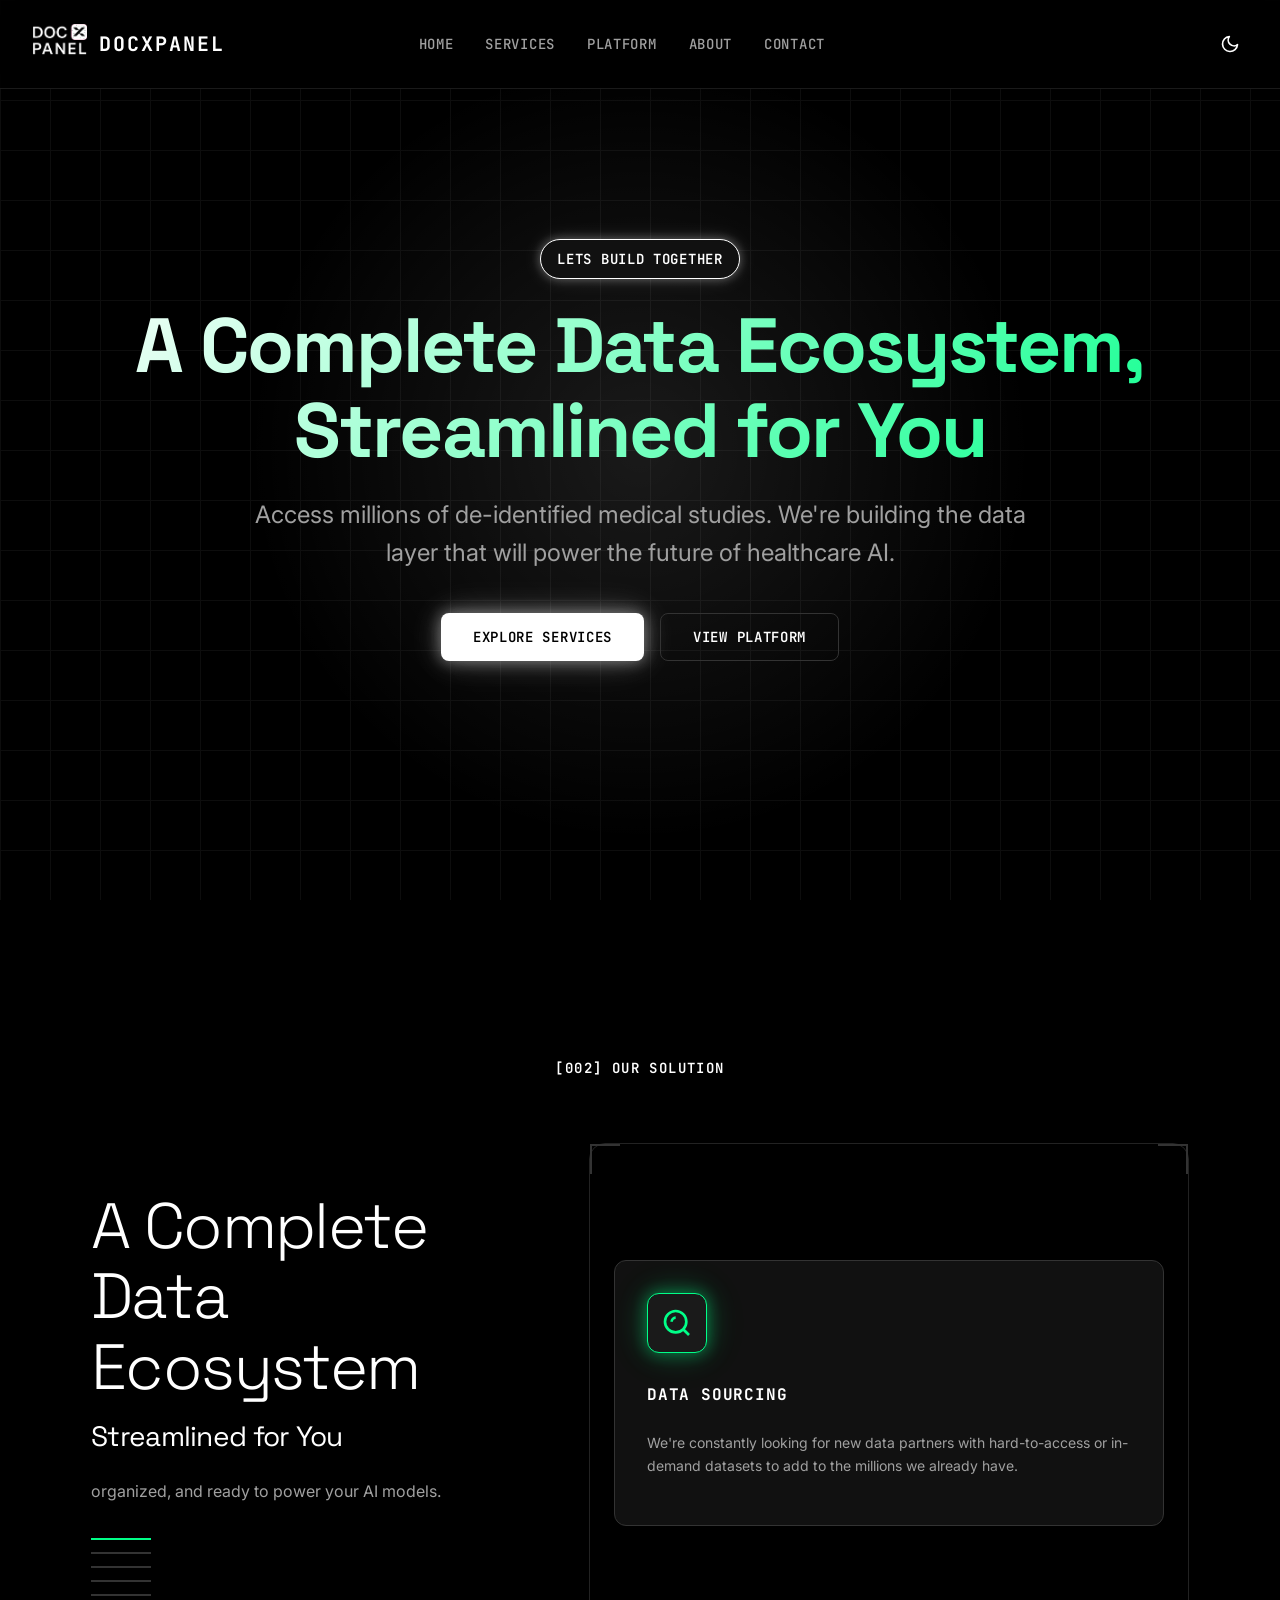
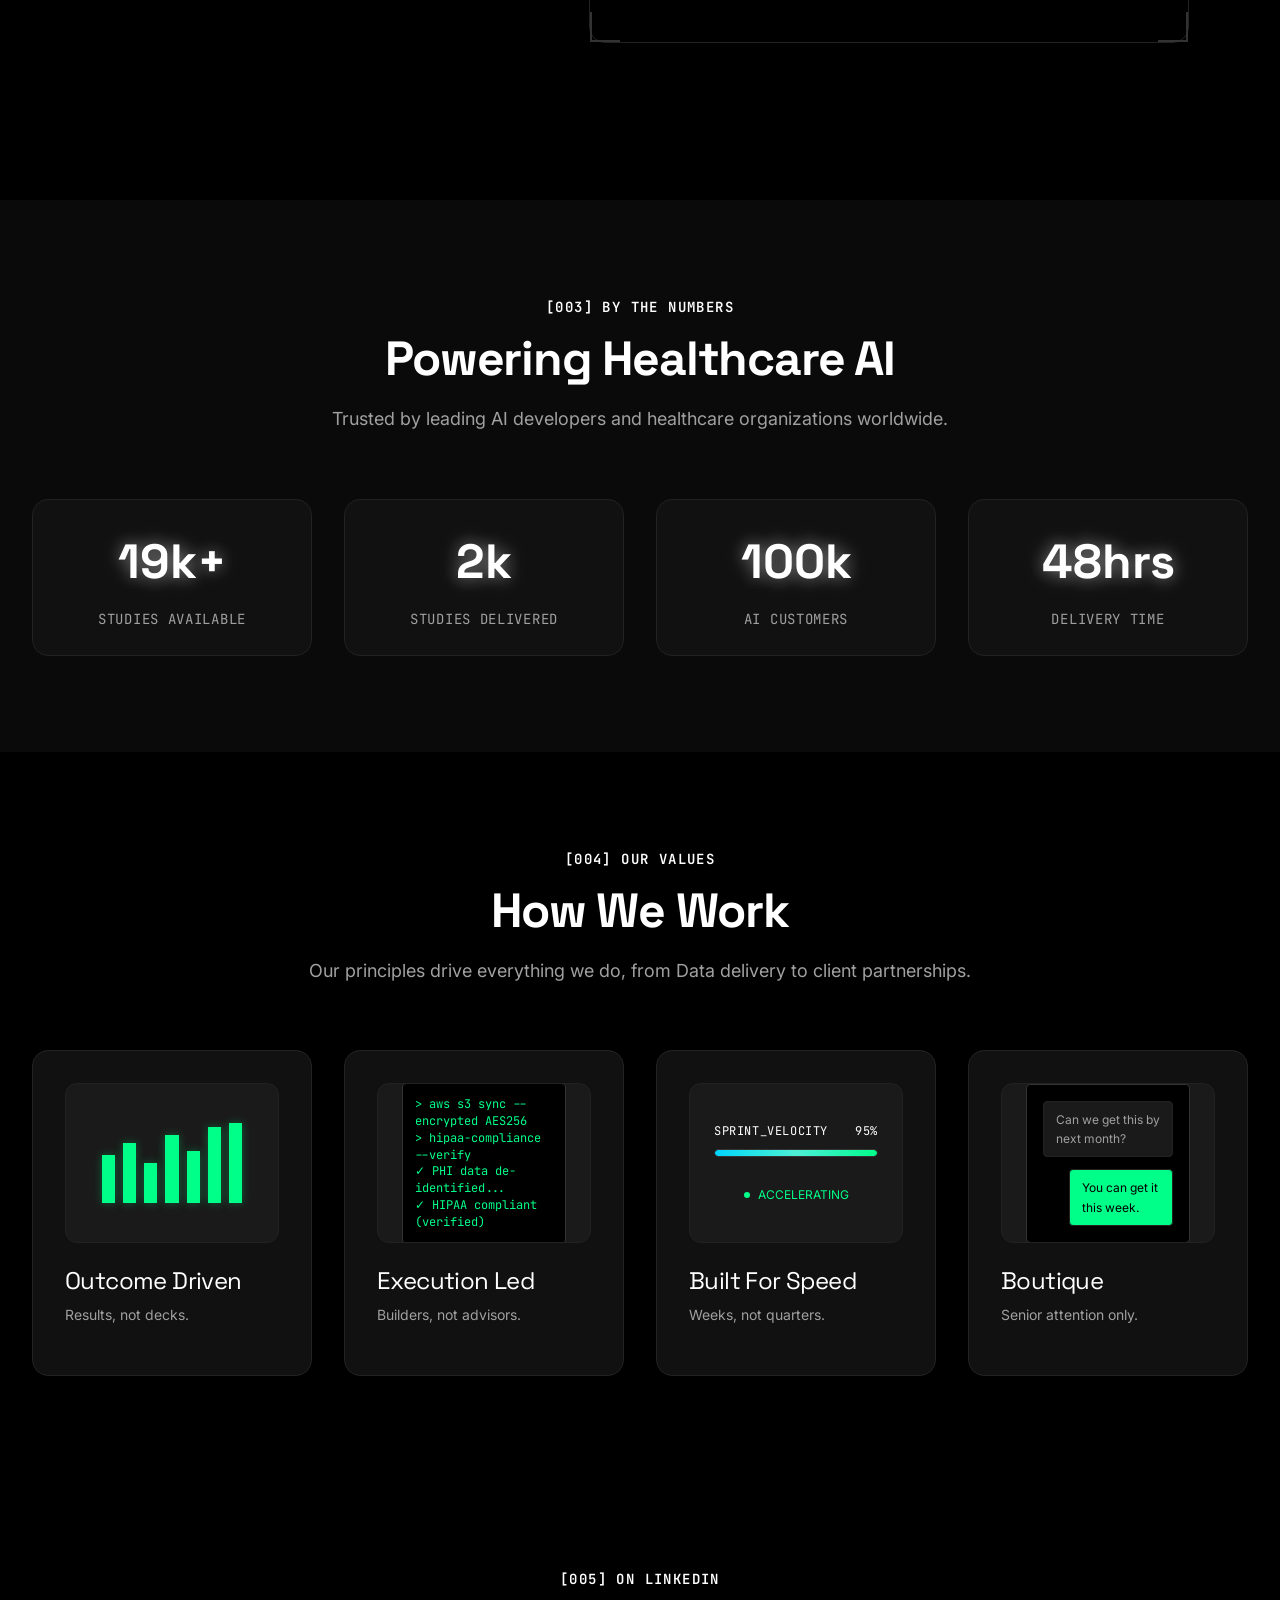
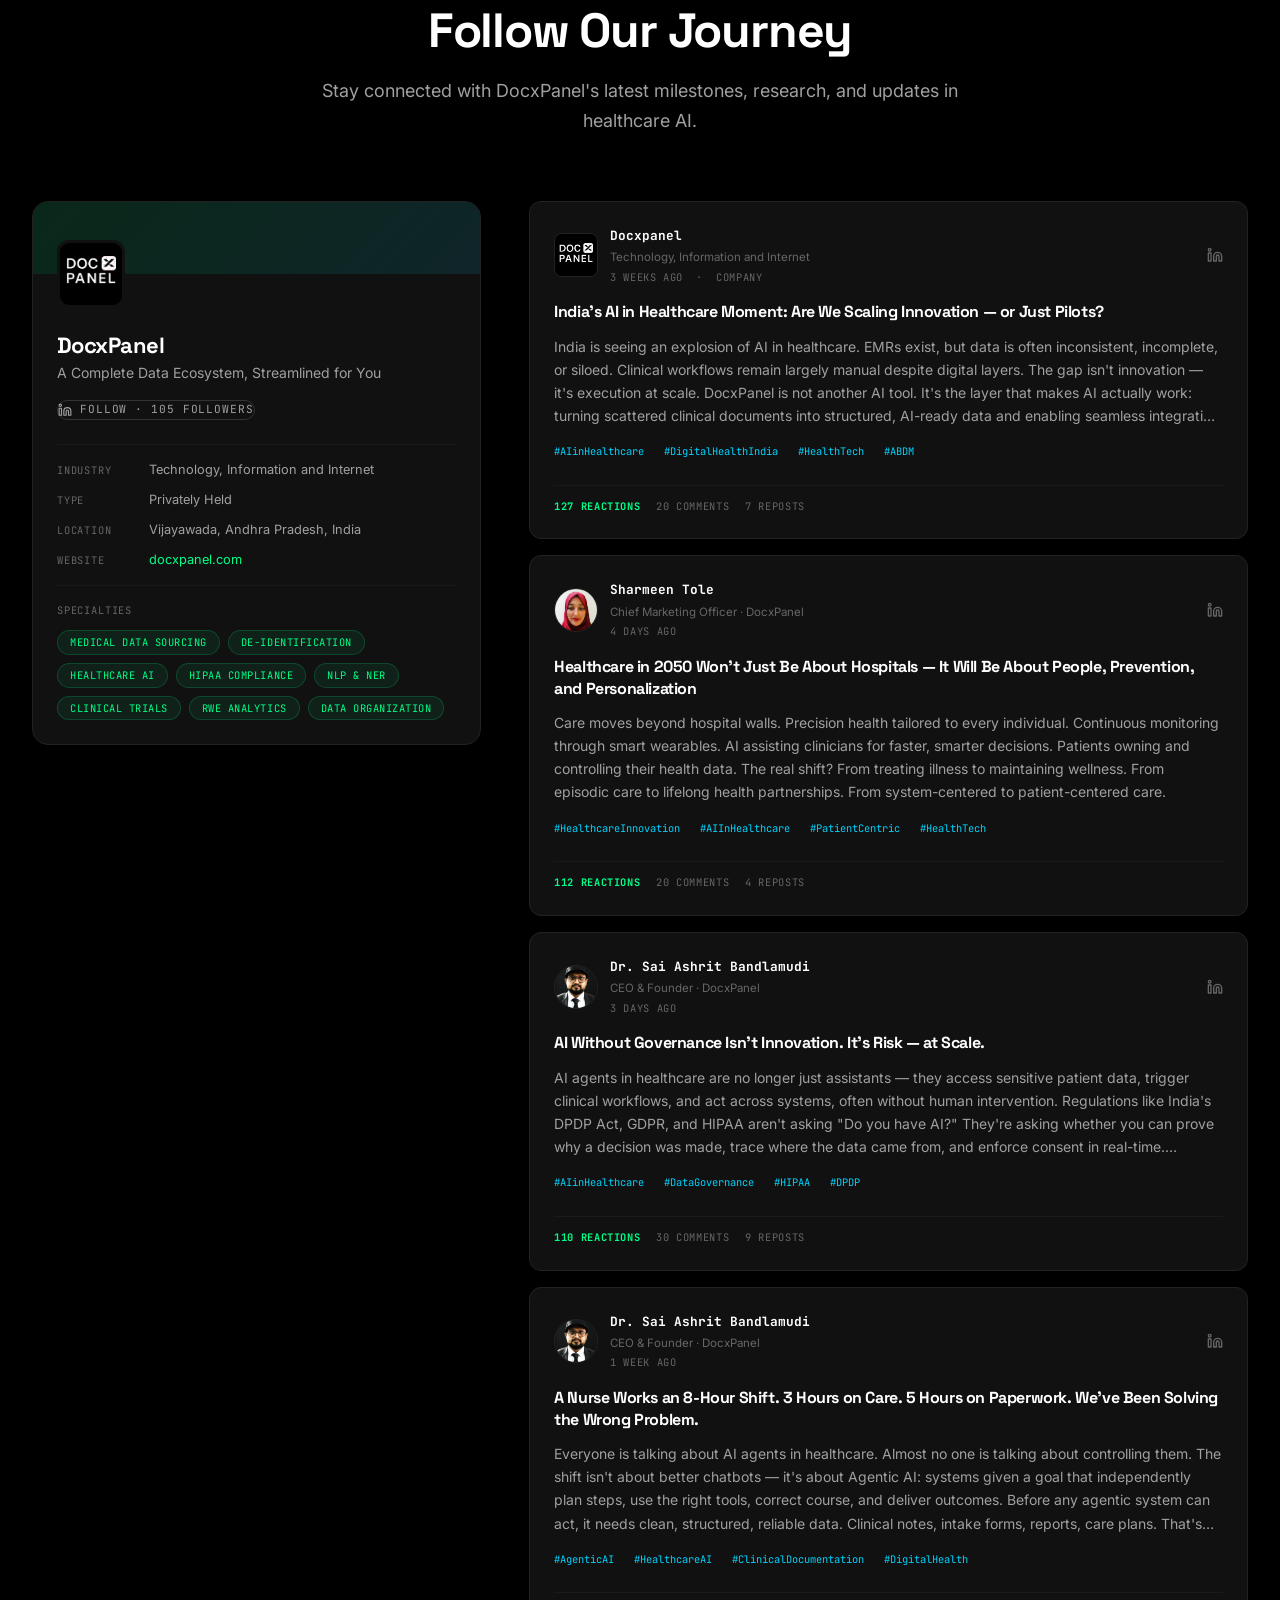
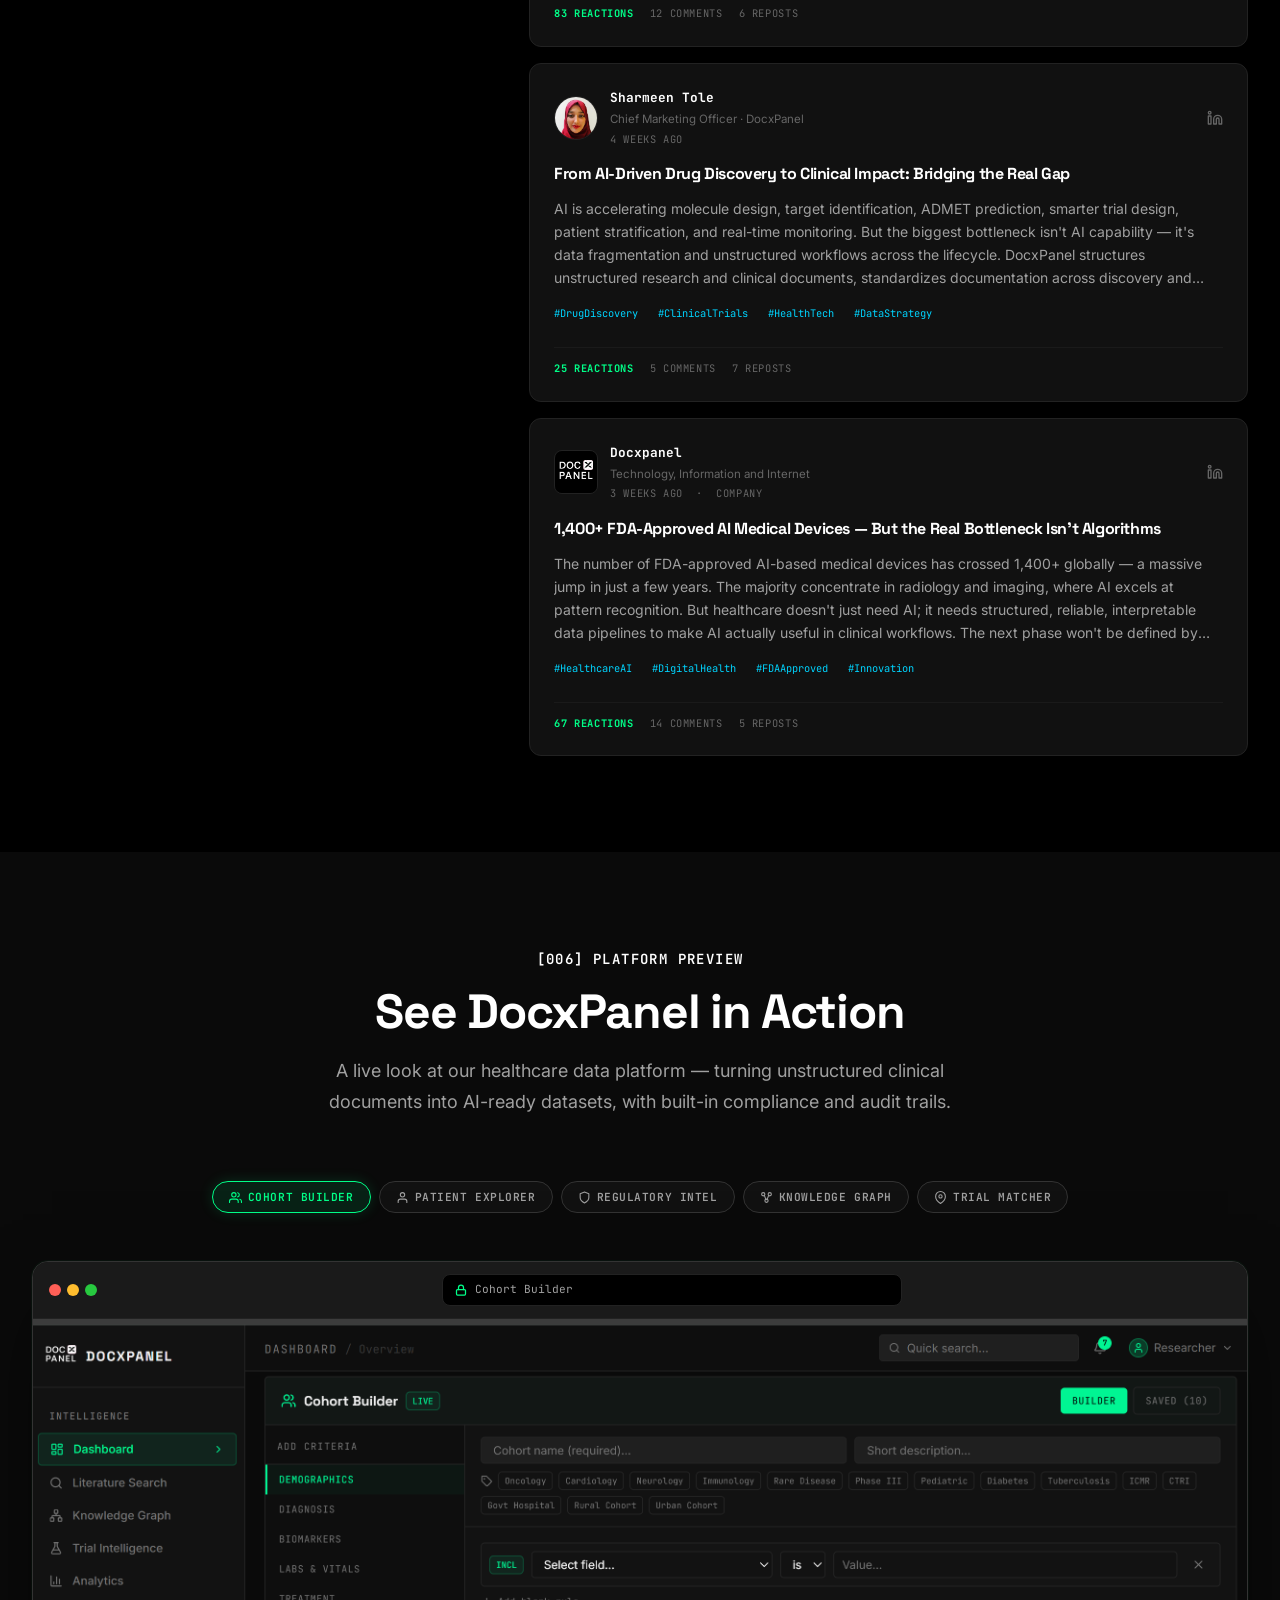
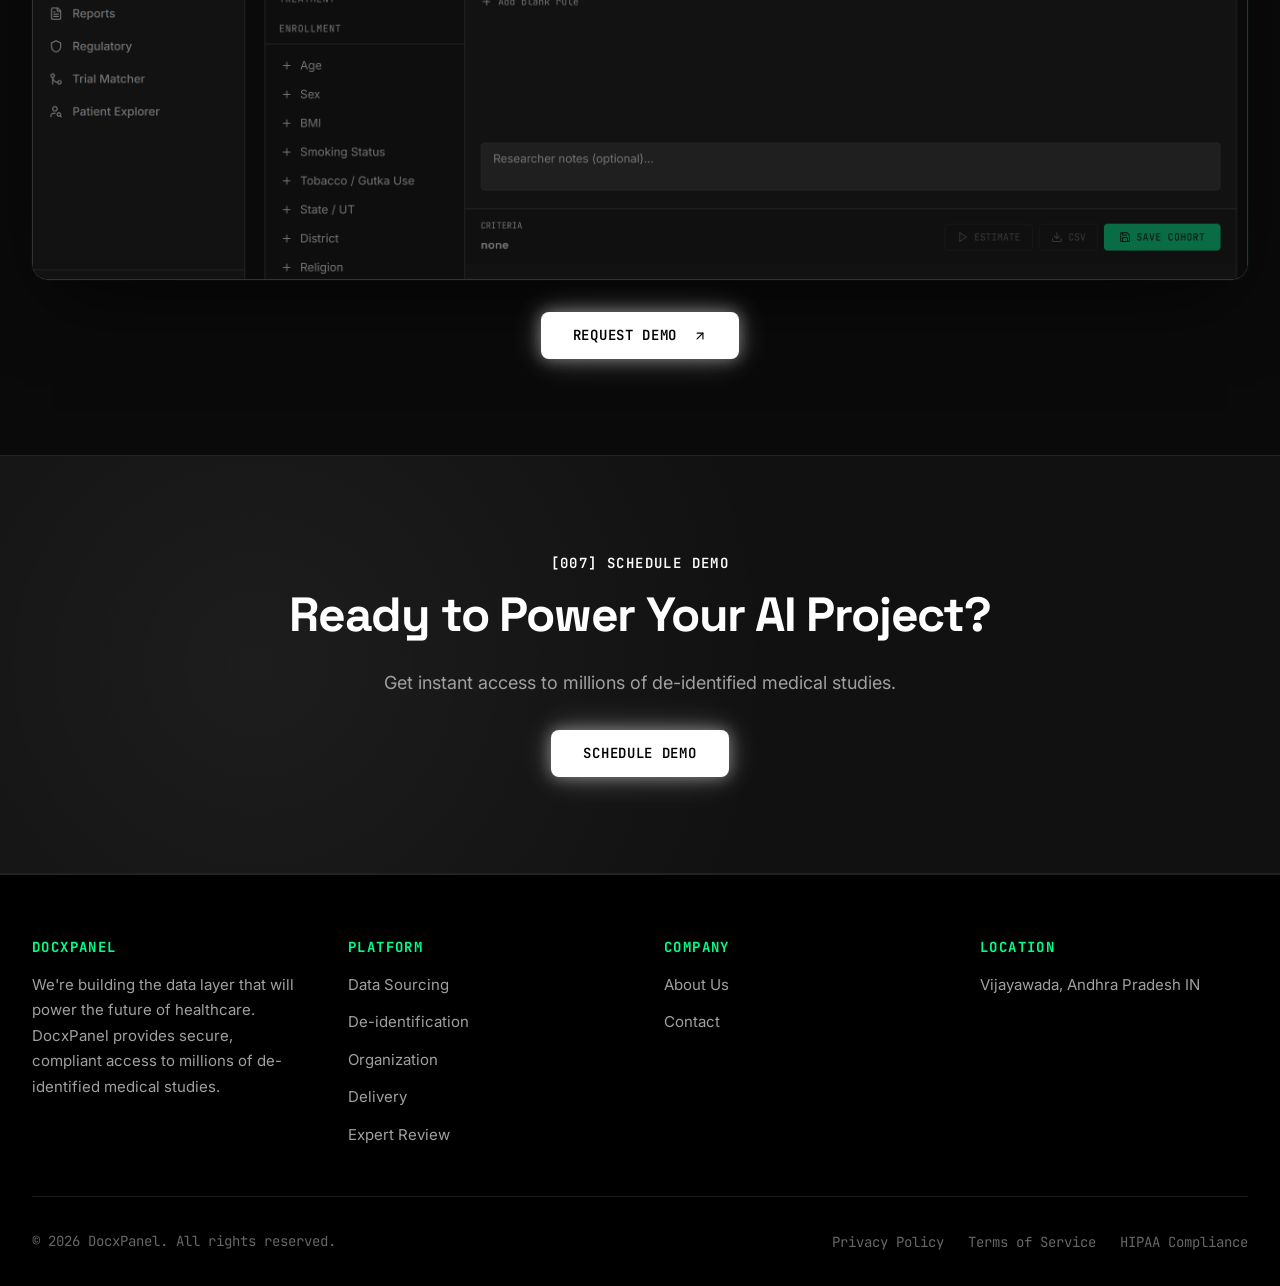
==== index.html @ ba3ba2b9 "Fix broken About navigation links (absolute → relative paths) href="/about" and href="/" resolve out" ====
<!DOCTYPE html>
<html lang="en">

<head>
    <meta charset="UTF-8">
    <meta name="viewport" content="width=device-width, initial-scale=1.0">
    <title>DocxPanel - A Complete Data Ecosystem, Streamlined for You</title>
    <link rel="icon" type="image/svg+xml" href="favicon.svg">

    <!-- Fonts -->
    <link rel="preconnect" href="https://fonts.googleapis.com">
    <link rel="preconnect" href="https://fonts.gstatic.com" crossorigin>
    <link
        href="https://fonts.googleapis.com/css2?family=JetBrains+Mono:wght@300;400;500;600;700;800&family=Inter:wght@300;400;500;600;700;800&family=Space+Grotesk:wght@300;400;500;600;700&display=swap"
        rel="stylesheet">

    <!-- AOS Animation Library -->
    <link href="https://unpkg.com/aos@2.3.1/dist/aos.css" rel="stylesheet">

    <style>
        /* ===== CSS CUSTOM PROPERTIES (Design System) ===== */
        :root {
            /* Colors - Brand */
            --color-brand-primary: #FFFFFF;
            --color-brand-secondary: #00FF88;
            --color-brand-tertiary: #00D4FF;

            /* Colors - Surface */
            --color-surface-base: #000000;
            --color-surface-subtle: #0A0A0A;
            --color-surface-card: #111111;
            --color-surface-elevated: #1A1A1A;
            --color-surface-overlay: rgba(0, 0, 0, 0.85);

            /* Colors - Text */
            --color-text-primary: #FFFFFF;
            --color-text-secondary: #A0A0A0;
            --color-text-tertiary: #666666;
            --color-text-accent: #FFFFFF;
            --color-text-link: #00FF88;

            /* Colors - Border */
            --color-border-default: #222222;
            --color-border-subtle: #1A1A1A;
            --color-border-emphasis: #333333;
            --color-border-accent: #FFFFFF;

            /* Colors - Status */
            --color-status-success: #00FF88;
            --color-status-error: #FF4444;
            --color-status-warning: #FFAA00;
            --color-status-info: #FFFFFF;

            /* Typography */
            --font-primary: 'JetBrains Mono', 'Fira Code', monospace;
            --font-secondary: 'Inter', -apple-system, BlinkMacSystemFont, sans-serif;
            --font-display: 'Space Grotesk', 'Inter', sans-serif;

            /* Spacing (8pt grid) */
            --spacing-1: 0.25rem;
            --spacing-2: 0.5rem;
            --spacing-3: 0.75rem;
            --spacing-4: 1rem;
            --spacing-6: 1.5rem;
            --spacing-8: 2rem;
            --spacing-10: 2.5rem;
            --spacing-12: 3rem;
            --spacing-16: 4rem;
            --spacing-20: 5rem;
            --spacing-24: 6rem;

            /* Border Radius */
            --radius-sm: 0.25rem;
            --radius-base: 0.5rem;
            --radius-md: 0.75rem;
            --radius-lg: 1rem;
            --radius-xl: 1.5rem;
            --radius-full: 9999px;

            /* Shadows */
            --shadow-glow-sm: 0 0 10px rgba(255, 255, 255, 0.3), 0 0 20px rgba(255, 255, 255, 0.15);
            --shadow-glow-md: 0 0 15px rgba(255, 255, 255, 0.4), 0 0 30px rgba(255, 255, 255, 0.2), 0 0 45px rgba(255, 255, 255, 0.1);
            --shadow-glow-cyan: 0 0 15px rgba(0, 255, 136, 0.4), 0 0 30px rgba(0, 255, 136, 0.2), 0 0 45px rgba(0, 255, 136, 0.1);
            --shadow-base: 0 4px 6px -1px rgba(0, 0, 0, 0.7), 0 2px 4px -2px rgba(0, 0, 0, 0.7);
            --shadow-md: 0 10px 15px -3px rgba(0, 0, 0, 0.7), 0 4px 6px -4px rgba(0, 0, 0, 0.7);

            /* Animation */
            --duration-fast: 150ms;
            --duration-base: 200ms;
            --duration-moderate: 300ms;
            --duration-slow: 500ms;
            --easing-smooth: cubic-bezier(0.4, 0, 0.2, 1);
        }

        /* Light Theme Overrides */
        [data-theme="light"] {
            --color-brand-primary: #000000;
            --color-brand-secondary: #00A85A;
            --color-surface-base: #F9F9F9;
            --color-surface-subtle: #F5F5F5;
            --color-surface-card: #F9F9F9;
            --color-surface-elevated: #F0F0F0;
            --color-surface-overlay: rgba(255, 255, 255, 0.85);

            --color-text-primary: #111111;
            --color-text-secondary: #555555;
            --color-text-tertiary: #888888;
            --color-text-accent: #000000;
            --color-text-link: #00A85A;

            --color-status-success: #00A85A;

            --color-border-default: #E0E0E0;
            --color-border-subtle: #EEEEEE;
            --color-border-emphasis: #CCCCCC;

            --shadow-glow-sm: 0 0 10px rgba(0, 0, 0, 0.1);
            --shadow-glow-md: 0 0 20px rgba(0, 0, 0, 0.1);
            --shadow-glow-cyan: 0 0 15px rgba(0, 255, 136, 0.2);
            --shadow-base: 0 4px 6px -1px rgba(0, 0, 0, 0.1);
            --shadow-md: 0 10px 15px -3px rgba(0, 0, 0, 0.1);
        }

        /* Light mode logo inversion */
        [data-theme="light"] .navbar-logo img {
            filter: invert(1);
        }

        /* ===== RESET & BASE STYLES ===== */
        * {
            margin: 0;
            padding: 0;
            box-sizing: border-box;
            -webkit-tap-highlight-color: transparent;
        }

        html {
            scroll-behavior: smooth;
            font-size: 16px;
            background-color: var(--color-surface-base);
        }

        body {
            font-family: var(--font-secondary);
            color: var(--color-text-primary);
            line-height: 1.6;
            overflow-x: hidden;
            position: relative;
            min-height: 100vh;
        }

        /* Animated Grid Background */
        body::before {
            content: '';
            position: fixed;
            top: 0;
            left: 0;
            width: 100%;
            height: 100%;
            pointer-events: none;
            background-image:
                linear-gradient(var(--color-border-subtle) 1.5px, transparent 1.5px),
                linear-gradient(90deg, var(--color-border-subtle) 1.5px, transparent 1.5px);
            background-size: 50px 50px;
            opacity: 0.5;
            /* Increased visibility */
            z-index: -1;
            will-change: transform;
            animation: gridMove 20s linear infinite;
        }

        @keyframes gridMove {
            0% {
                transform: translate(0, 0);
            }

            100% {
                transform: translate(50px, 50px);
            }
        }

        /* Dark Theme Explicit Override (Helps Safari) */
        [data-theme="dark"] {
            --color-surface-base: #000000;
            --color-border-subtle: #222222;
            /* Slightly brighter for better grid visibility */
            --color-text-primary: #FFFFFF;
        }

        /* Fix for Safari background gradient update on theme change */
        [data-theme="light"] body::before,
        [data-theme="dark"] body::before {
            background-image:
                linear-gradient(var(--color-border-subtle) 1px, transparent 1px),
                linear-gradient(90deg, var(--color-border-subtle) 1px, transparent 1px);
        }

        /* Force background repaint on theme change */
        [data-theme="light"] html,
        [data-theme="dark"] html {
            background-color: var(--color-surface-base);
        }

        /* ===== TYPOGRAPHY ===== */
        h1,
        h2,
        h3,
        h4,
        h5,
        h6 {
            font-family: var(--font-display);
            font-weight: 700;
            line-height: 1.2;
            letter-spacing: -0.025em;
        }

        h1 {
            font-size: clamp(2.5rem, 5vw, 4rem);
            margin-bottom: var(--spacing-6);
        }

        h2 {
            font-size: clamp(2rem, 4vw, 3rem);
            margin-bottom: var(--spacing-6);
        }

        h3 {
            font-size: clamp(1.5rem, 3vw, 2rem);
            margin-bottom: var(--spacing-4);
        }

        p {
            margin-bottom: var(--spacing-4);
            color: var(--color-text-secondary);
            line-height: 1.7;
        }

        a {
            color: var(--color-text-link);
            text-decoration: none;
            transition: color var(--duration-base) var(--easing-smooth);
        }

        @media (hover: hover) {
            a:hover {
                color: var(--color-brand-secondary);
            }
        }

        /* Monospace text styling */
        .mono {
            font-family: var(--font-primary);
            font-size: 0.875rem;
            letter-spacing: 0.05em;
            text-transform: uppercase;
        }

        /* Accent text with glow */
        .text-accent {
            color: var(--color-brand-primary);
            text-shadow: var(--shadow-glow-sm);
        }

        /* ===== NAVIGATION ===== */
        .navbar {
            position: fixed;
            top: 0;
            left: 0;
            right: 0;
            z-index: 1000;
            padding: var(--spacing-6) var(--spacing-8);
            background: var(--color-surface-overlay);
            backdrop-filter: blur(12px);
            border-bottom: 1px solid var(--color-border-subtle);
            transition: all var(--duration-moderate) var(--easing-smooth);
        }

        .navbar.scrolled {
            padding: var(--spacing-4) var(--spacing-8);
            background: var(--color-surface-base);
            border-bottom: 1px solid var(--color-border-accent);
            box-shadow: var(--shadow-glow-sm);
        }

        .navbar-container {
            max-width: 1536px;
            margin: 0 auto;
            display: flex;
            justify-content: space-between;
            align-items: center;
        }

        .navbar-logo {
            display: flex;
            align-items: center;
            gap: var(--spacing-3);
            font-family: var(--font-primary);
            font-size: 1.25rem;
            font-weight: 700;
            color: var(--color-text-primary);
            text-transform: uppercase;
            letter-spacing: 0.1em;
        }

        .navbar-logo img {
            height: 40px;
            width: auto;
            filter: drop-shadow(var(--shadow-glow-sm));
        }

        .navbar-menu {
            display: flex;
            gap: var(--spacing-8);
            list-style: none;
        }

        .navbar-menu a {
            font-family: var(--font-primary);
            font-size: 0.875rem;
            font-weight: 500;
            color: var(--color-text-secondary);
            text-transform: uppercase;
            letter-spacing: 0.05em;
            position: relative;
            padding: var(--spacing-2) 0;
            transition: color var(--duration-base) var(--easing-smooth);
        }

        .navbar-menu a::after {
            content: '';
            position: absolute;
            bottom: 0;
            left: 0;
            width: 0;
            height: 2px;
            background: var(--color-brand-secondary);
            box-shadow: var(--shadow-glow-cyan);
            transition: width var(--duration-moderate) var(--easing-smooth);
        }

        @media (hover: hover) {
            .navbar-menu a:hover {
                color: var(--color-brand-secondary);
            }

            .navbar-menu a:hover::after {
                width: 100%;
            }
        }

        .navbar-cta {
            display: flex;
            gap: var(--spacing-4);
        }

        /* Hide mobile CTA on larger screens */
        .mobile-cta {
            display: none;
        }

        /* Mobile Menu Toggle */
        .menu-toggle {
            display: none;
            flex-direction: column;
            gap: 4px;
            background: none;
            border: none;
            cursor: pointer;
            padding: var(--spacing-2);
            -webkit-tap-highlight-color: transparent;
        }

        .menu-toggle span {
            width: 24px;
            height: 2px;
            background: var(--color-brand-primary);
            transition: all var(--duration-base) var(--easing-smooth);
        }

        .navbar-actions {
            display: flex;
            align-items: center;
            gap: clamp(0.5rem, 2vw, 1.5rem);
        }

        /* ===== BUTTONS ===== */
        .btn {
            display: inline-flex;
            align-items: center;
            gap: var(--spacing-2);
            padding: var(--spacing-3) var(--spacing-8);
            font-family: var(--font-primary);
            font-size: 0.875rem;
            font-weight: 600;
            text-transform: uppercase;
            letter-spacing: 0.05em;
            border-radius: var(--radius-base);
            cursor: pointer;
            transition: all var(--duration-moderate) var(--easing-smooth);
            position: relative;
            overflow: hidden;
            border: none;
            text-decoration: none;
        }

        .btn::before {
            content: '';
            position: absolute;
            top: 50%;
            left: 50%;
            width: 0;
            height: 0;
            border-radius: 50%;
            background: rgba(255, 255, 255, 0.1);
            transform: translate(-50%, -50%);
            transition: width var(--duration-slow) var(--easing-smooth),
                height var(--duration-slow) var(--easing-smooth);
        }

        @media (hover: hover) {
            .btn:hover::before {
                width: 300px;
                height: 300px;
            }
        }

        .btn-primary {
            background: var(--color-brand-primary);
            color: var(--color-surface-base);
            box-shadow: var(--shadow-glow-md);
        }

        @media (hover: hover) {
            .btn-primary:hover {
                transform: translateY(-2px);
                box-shadow: 0 0 20px rgba(255, 255, 255, 0.6), 0 0 40px rgba(255, 255, 255, 0.3);
            }
        }

        .btn-secondary {
            background: transparent;
            color: var(--color-text-primary);
            border: 1px solid var(--color-border-emphasis);
        }

        @media (hover: hover) {
            .btn-secondary:hover {
                border-color: var(--color-brand-secondary);
                color: var(--color-brand-secondary);
                box-shadow: var(--shadow-glow-cyan);
            }
        }

        /* ===== HERO SECTION ===== */
        .hero {
            min-height: 100vh;
            height: 100vh;
            display: flex;
            align-items: center;
            justify-content: center;
            position: relative;
            padding: var(--spacing-8);
            overflow: hidden;
        }

        /* Terminal-style background effect */
        .hero::before {
            content: '';
            position: absolute;
            top: 0;
            left: 0;
            right: 0;
            bottom: 0;
            background: radial-gradient(circle at 50% 50%,
                    rgba(255, 255, 255, 0.1) 0%,
                    transparent 50%);
            animation: pulseGlow 4s ease-in-out infinite;
        }

        @keyframes pulseGlow {

            0%,
            100% {
                opacity: 0.3;
                transform: scale(1);
            }

            50% {
                opacity: 0.6;
                transform: scale(1.05);
            }
        }

        .hero-container {
            max-width: 1280px;
            margin: 0 auto;
            text-align: center;
            position: relative;
            z-index: 1;
        }

        .hero-label {
            display: inline-block;
            padding: var(--spacing-2) var(--spacing-4);
            background: var(--color-surface-card);
            border: 1px solid var(--color-border-accent);
            border-radius: var(--radius-full);
            font-family: var(--font-primary);
            font-size: 0.75rem;
            font-weight: 600;
            color: var(--color-brand-primary);
            text-transform: uppercase;
            letter-spacing: 0.1em;
            margin-bottom: var(--spacing-6);
            box-shadow: var(--shadow-glow-sm);
        }

        .hero-title {
            font-size: clamp(2.5rem, 6vw, 5rem);
            font-weight: 800;
            line-height: 1.1;
            margin-bottom: var(--spacing-6);
            background: linear-gradient(135deg,
                    var(--color-brand-primary) 0%,
                    var(--color-brand-secondary) 100%);
            -webkit-background-clip: text;
            -webkit-text-fill-color: transparent;
            background-clip: text;
        }

        .hero-subtitle {
            font-size: clamp(1.125rem, 2vw, 1.5rem);
            color: var(--color-text-secondary);
            max-width: 800px;
            margin: 0 auto var(--spacing-10);
            line-height: 1.6;
        }

        .hero-cta {
            display: flex;
            gap: var(--spacing-4);
            justify-content: center;
            flex-wrap: wrap;
        }

        /* ===== SECTION STYLES ===== */
        .section {
            padding: var(--spacing-24) var(--spacing-8);
            position: relative;
        }

        .section#services {
            min-height: 100vh;
            height: 100vh;
            padding: var(--spacing-8);
            display: flex;
            align-items: center;
            justify-content: center;
            overflow: visible;
            box-sizing: border-box;
            position: relative;
        }

        .section-container {
            max-width: 1280px;
            margin: 0 auto;
        }

        .section-header {
            text-align: center;
            margin-bottom: var(--spacing-16);
        }

        .section-label {
            font-family: var(--font-primary);
            font-size: 0.875rem;
            font-weight: 600;
            color: var(--color-brand-primary);
            text-transform: uppercase;
            letter-spacing: 0.1em;
            margin-bottom: var(--spacing-3);
        }

        .section-title {
            font-size: clamp(2rem, 4vw, 3rem);
            margin-bottom: var(--spacing-4);
        }

        .section-description {
            font-size: 1.125rem;
            color: var(--color-text-secondary);
            max-width: 700px;
            margin: 0 auto;
        }

        /* ===== SERVICES SECTION - PROBLEM SLIDER ===== */
        .problem-section {
            display: flex;
            gap: var(--spacing-12);
            align-items: center;
            justify-content: center;
            width: 100%;
            max-width: 1400px;
            margin: 0 auto;
        }

        .problem-content {
            flex: 0 0 450px;
            max-width: 450px;
            position: relative;
        }

        .problem-label {
            display: inline-block;
            padding: var(--spacing-2) var(--spacing-3);
            background: var(--color-surface-elevated);
            border: 1px solid var(--color-status-error);
            color: var(--color-status-error);
            font-family: var(--font-primary);
            font-size: 0.75rem;
            font-weight: 700;
            text-transform: uppercase;
            letter-spacing: 0.1em;
            margin-bottom: var(--spacing-6);
        }

        .problem-title {
            font-family: var(--font-display);
            font-size: clamp(2.5rem, 5vw, 4rem);
            font-weight: 300;
            line-height: 1.1;
            margin-bottom: var(--spacing-4);
            color: var(--color-text-primary);
        }

        .problem-subtitle {
            font-family: var(--font-display);
            font-size: clamp(1.25rem, 2.5vw, 1.75rem);
            font-weight: 400;
            line-height: 1.3;
            margin-bottom: var(--spacing-6);
            color: var(--color-text-primary);
        }

        .problem-description {
            font-size: 1rem;
            color: var(--color-text-secondary);
            line-height: 1.7;
        }

        .problem-visual {
            flex: 1;
            position: relative;
            height: 100%;
            display: flex;
            align-items: center;
            justify-content: center;
        }

        .problem-frame {
            position: relative;
            width: 100%;
            max-width: 600px;
            height: 500px;
            border: 1px solid var(--color-border-default);
            border-radius: var(--radius-lg);
            padding: var(--spacing-6);
            overflow: visible;
        }

        .frame-corners {
            position: absolute;
            inset: 0;
            pointer-events: none;
        }

        .frame-corner {
            position: absolute;
            width: 30px;
            height: 30px;
            border: 2px solid var(--color-border-emphasis);
        }

        .frame-corner.tl {
            top: 0;
            left: 0;
            border-right: none;
            border-bottom: none;
        }

        .frame-corner.tr {
            top: 0;
            right: 0;
            border-left: none;
            border-bottom: none;
        }

        .frame-corner.bl {
            bottom: 0;
            left: 0;
            border-right: none;
            border-top: none;
        }

        .frame-corner.br {
            bottom: 0;
            right: 0;
            border-left: none;
            border-top: none;
        }

        .services-slider {
            position: relative;
            width: 100%;
            height: 100%;
            overflow: visible;
            display: flex;
            align-items: center;
            justify-content: center;
        }

        .services-track {
            width: 100%;
            height: 100%;
            display: flex;
            align-items: center;
            justify-content: center;
        }

        .service-card {
            background: var(--color-surface-card);
            border: 1px solid var(--color-border-default);
            border-radius: var(--radius-md);
            padding: var(--spacing-8);
            display: none;
            flex-direction: column;
            gap: var(--spacing-4);
            transition: all var(--duration-moderate) var(--easing-smooth);
            width: 100%;
            max-height: 100%;
            overflow-y: auto;
        }

        .service-card.active {
            display: flex;
            opacity: 1;
            border-color: var(--color-border-emphasis);
            box-shadow: var(--shadow-md);
        }

        .service-icon {
            width: 60px;
            height: 60px;
            background: var(--color-surface-elevated);
            border: 1px solid var(--color-border-emphasis);
            border-radius: var(--radius-md);
            display: flex;
            align-items: center;
            justify-content: center;
            margin-bottom: var(--spacing-4);
            transition: all var(--duration-moderate) var(--easing-smooth);
        }

        .service-card.active .service-icon {
            border-color: var(--color-brand-secondary);
            box-shadow: var(--shadow-glow-cyan);
        }

        .service-icon svg {
            width: 32px;
            height: 32px;
            stroke: var(--color-brand-secondary);
        }

        .service-title {
            font-family: var(--font-primary);
            font-size: 1rem;
            font-weight: 700;
            text-transform: uppercase;
            letter-spacing: 0.05em;
            margin-bottom: var(--spacing-3);
            color: var(--color-text-primary);
        }

        .service-description {
            font-size: 0.875rem;
            color: var(--color-text-secondary);
            line-height: 1.6;
            flex: 1;
        }

        /* Progress Indicators */
        .progress-indicators {
            display: flex;
            flex-direction: column;
            gap: var(--spacing-3);
            margin-top: var(--spacing-8);
        }

        .progress-bar {
            width: 60px;
            height: 2px;
            background: var(--color-border-emphasis);
            position: relative;
            overflow: hidden;
            cursor: pointer;
            transition: all var(--duration-base) var(--easing-smooth);
        }

        @media (hover: hover) {
            .progress-bar:hover {
                background: var(--color-border-accent);
            }
        }

        .progress-fill {
            position: absolute;
            left: 0;
            top: 0;
            height: 100%;
            background: var(--color-brand-secondary);
            box-shadow: var(--shadow-glow-cyan);
            width: 0;
            transition: width 0.3s ease-out;
        }

        .progress-bar.active .progress-fill {
            width: 100%;
        }

        /* ===== STATS SECTION ===== */
        .stats-grid {
            display: grid;
            grid-template-columns: repeat(auto-fit, minmax(200px, 1fr));
            gap: var(--spacing-8);
            margin-top: var(--spacing-12);
        }

        .stat-card {
            text-align: center;
            padding: var(--spacing-6);
            background: var(--color-surface-card);
            border: 1px solid var(--color-border-default);
            border-radius: var(--radius-lg);
            transition: all var(--duration-moderate) var(--easing-smooth);
        }

        @media (hover: hover) {
            .stat-card:hover {
                border-color: var(--color-border-accent);
                box-shadow: var(--shadow-glow-sm);
            }
        }

        .stat-number {
            font-family: var(--font-display);
            font-size: 3rem;
            font-weight: 800;
            color: var(--color-brand-primary);
            text-shadow: var(--shadow-glow-md);
            margin-bottom: var(--spacing-2);
        }

        .stat-label {
            font-family: var(--font-primary);
            font-size: 0.875rem;
            color: var(--color-text-secondary);
            text-transform: uppercase;
            letter-spacing: 0.05em;
        }

        /* ===== VALUES SECTION ===== */
        .values-section {
            background: var(--color-surface-base);
            position: relative;
            overflow: hidden;
        }

        .values-grid {
            display: grid;
            grid-template-columns: repeat(auto-fit, minmax(280px, 1fr));
            gap: var(--spacing-8);
            margin-top: var(--spacing-12);
        }

        .value-card {
            background: var(--color-surface-card);
            border: 1px solid var(--color-border-default);
            border-radius: var(--radius-lg);
            padding: var(--spacing-8);
            position: relative;
            overflow: hidden;
            transition: all var(--duration-moderate) var(--easing-smooth);
        }

        @media (hover: hover) {
            .value-card:hover {
                border-color: var(--color-border-emphasis);
                transform: translateY(-4px);
                box-shadow: var(--shadow-lg);
            }
        }

        .value-icon {
            width: 100%;
            height: 160px;
            background: var(--color-surface-elevated);
            border: 1px solid var(--color-border-default);
            border-radius: var(--radius-md);
            margin-bottom: var(--spacing-6);
            display: flex;
            align-items: center;
            justify-content: center;
            flex-direction: column;
            gap: var(--spacing-4);
            padding: var(--spacing-6);
            position: relative;
            overflow: hidden;
        }

        .value-chart {
            width: 100%;
            height: 80px;
            display: flex;
            align-items: flex-end;
            justify-content: space-between;
            gap: var(--spacing-2);
            padding: 0 var(--spacing-3);
        }

        .chart-bar {
            flex: 1;
            background: var(--color-brand-secondary);
            border-radius: var(--radius-xs) var(--radius-xs) 0 0;
            min-height: 0;
            transition: all 1s cubic-bezier(0.4, 0, 0.2, 1);
            box-shadow: 0 0 10px rgba(0, 255, 136, 0.3);
        }

        .value-terminal {
            width: 100%;
            background: var(--color-surface-base);
            border: 1px solid var(--color-border-emphasis);
            border-radius: var(--radius-sm);
            padding: var(--spacing-3);
            font-family: var(--font-primary);
            font-size: 0.75rem;
            color: var(--color-brand-secondary);
            line-height: 1.4;
        }

        .terminal-line {
            opacity: 0;
            transform: translateX(-10px);
            transition: all 0.3s ease-out;
        }

        .value-progress {
            width: 100%;
            margin-bottom: var(--spacing-3);
        }

        .progress-label {
            display: flex;
            justify-content: space-between;
            align-items: center;
            margin-bottom: var(--spacing-2);
            font-family: var(--font-primary);
            font-size: 0.75rem;
            text-transform: uppercase;
            letter-spacing: 0.05em;
        }

        .progress-track {
            width: 100%;
            height: 8px;
            background: var(--color-surface-base);
            border: 1px solid var(--color-border-emphasis);
            border-radius: var(--radius-full);
            overflow: hidden;
            position: relative;
        }

        .progress-fill-animated {
            height: 100%;
            background: linear-gradient(90deg, var(--color-brand-tertiary), var(--color-brand-secondary));
            border-radius: var(--radius-full);
            width: 0;
            transition: width 2s cubic-bezier(0.4, 0, 0.2, 1);
            box-shadow: 0 0 10px rgba(0, 212, 255, 0.5);
            position: relative;
        }

        .progress-fill-animated::after {
            content: '';
            position: absolute;
            top: 0;
            left: 0;
            right: 0;
            bottom: 0;
            background: linear-gradient(90deg, transparent, rgba(255, 255, 255, 0.3), transparent);
            animation: shimmer 2s infinite;
        }

        @keyframes shimmer {
            0% {
                transform: translateX(-100%);
            }

            100% {
                transform: translateX(100%);
            }
        }

        .progress-status {
            display: flex;
            align-items: center;
            gap: var(--spacing-2);
            color: var(--color-brand-secondary);
            font-size: 0.75rem;
        }

        .status-dot {
            width: 6px;
            height: 6px;
            background: var(--color-brand-secondary);
            border-radius: 50%;
            animation: pulse 2s infinite;
        }

        @keyframes pulse {

            0%,
            100% {
                opacity: 1;
                box-shadow: 0 0 0 0 rgba(0, 255, 136, 0.7);
            }

            50% {
                opacity: 0.6;
                box-shadow: 0 0 0 4px rgba(0, 255, 136, 0);
            }
        }

        .value-chat {
            background: var(--color-surface-base);
            border: 1px solid var(--color-border-emphasis);
            border-radius: var(--radius-sm);
            padding: var(--spacing-4);
            display: flex;
            flex-direction: column;
            gap: var(--spacing-3);
        }

        .chat-bubble {
            background: var(--color-surface-elevated);
            border: 1px solid var(--color-border-default);
            border-radius: var(--radius-sm);
            padding: var(--spacing-2) var(--spacing-3);
            font-size: 0.75rem;
            color: var(--color-text-secondary);
            opacity: 0;
            transform: translateY(10px);
            transition: all 0.4s ease-out;
        }

        .chat-bubble.reply {
            background: var(--color-brand-secondary);
            color: var(--color-surface-base);
            align-self: flex-end;
            max-width: 80%;
        }

        .value-title {
            font-family: var(--font-display);
            font-size: 1.5rem;
            font-weight: 400;
            margin-bottom: var(--spacing-2);
            color: var(--color-text-primary);
        }

        .value-subtitle {
            font-size: 0.875rem;
            color: var(--color-text-secondary);
            line-height: 1.6;
        }

        /* ===== CTA SECTION ===== */
        .cta-section {
            background: var(--color-surface-card);
            border-top: 1px solid var(--color-border-default);
            border-bottom: 1px solid var(--color-border-default);
            position: relative;
            overflow: hidden;
        }

        .cta-section::before {
            content: '';
            position: absolute;
            top: 0;
            left: 0;
            right: 0;
            bottom: 0;
            background: radial-gradient(circle at 20% 50%,
                    rgba(255, 255, 255, 0.05) 0%,
                    transparent 50%);
        }

        .cta-container {
            max-width: 900px;
            margin: 0 auto;
            text-align: center;
            position: relative;
            z-index: 1;
        }

        .cta-title {
            font-size: clamp(2rem, 4vw, 3rem);
            margin-bottom: var(--spacing-6);
        }

        .cta-description {
            font-size: 1.125rem;
            color: var(--color-text-secondary);
            margin-bottom: var(--spacing-8);
        }

        /* ===== FOOTER ===== */
        .footer {
            background: var(--color-surface-base);
            border-top: 1px solid var(--color-border-default);
            padding: var(--spacing-16) var(--spacing-8) var(--spacing-8);
        }

        .footer-container {
            max-width: 1280px;
            margin: 0 auto;
        }

        .footer-grid {
            display: grid;
            grid-template-columns: repeat(auto-fit, minmax(250px, 1fr));
            gap: var(--spacing-12);
            margin-bottom: var(--spacing-12);
        }

        .footer-section h4 {
            font-family: var(--font-primary);
            font-size: 0.875rem;
            font-weight: 700;
            text-transform: uppercase;
            letter-spacing: 0.1em;
            color: var(--color-brand-secondary);
            margin-bottom: var(--spacing-4);
        }

        .footer-links {
            list-style: none;
            display: flex;
            flex-direction: column;
            gap: var(--spacing-3);
        }

        .footer-links a {
            color: var(--color-text-secondary);
            font-size: 0.9375rem;
            transition: color var(--duration-base) var(--easing-smooth);
        }

        @media (hover: hover) {
            .footer-links a:hover {
                color: var(--color-brand-secondary);
            }
        }

        .footer-links a:focus {
            color: var(--color-text-secondary);
            outline: none;
        }

        .footer-description {
            color: var(--color-text-secondary);
            font-size: 0.9375rem;
            line-height: 1.7;
        }

        .footer-bottom {
            display: flex;
            justify-content: space-between;
            align-items: center;
            padding-top: var(--spacing-8);
            border-top: 1px solid var(--color-border-subtle);
            flex-wrap: wrap;
            gap: var(--spacing-4);
        }

        .footer-copyright {
            font-family: var(--font-primary);
            font-size: 0.875rem;
            color: var(--color-text-tertiary);
        }

        .footer-legal {
            display: flex;
            gap: var(--spacing-6);
            list-style: none;
        }

        .footer-legal a {
            font-family: var(--font-primary);
            font-size: 0.875rem;
            color: var(--color-text-tertiary);
        }

        /* ===== RESPONSIVE DESIGN ===== */
        @media (max-width: 1024px) {
            .navbar-menu {
                display: flex;
                /* Changed from none to flex to support transitions */
                position: absolute;
                top: 100%;
                left: 0;
                right: 0;
                background: var(--color-surface-base);
                border-top: 1px solid var(--color-border-default);
                flex-direction: column;
                padding: var(--spacing-6);
                gap: var(--spacing-4);
                z-index: 100;

                /* Animation initial state */
                opacity: 0;
                visibility: hidden;
                transform: translateY(-10px);
                pointer-events: none;
                transition: all 0.3s cubic-bezier(0.4, 0, 0.2, 1);
            }

            /* Staggered animation for menu items */
            .navbar-menu li {
                opacity: 0;
                transform: translateX(-10px);
                transition: all 0.3s cubic-bezier(0.4, 0, 0.2, 1);
            }

            .navbar-menu.active li {
                opacity: 1;
                transform: translateX(0);
            }

            /* Stagger delays */
            .navbar-menu.active li:nth-child(1) {
                transition-delay: 0.1s;
            }

            .navbar-menu.active li:nth-child(2) {
                transition-delay: 0.15s;
            }

            .navbar-menu.active li:nth-child(3) {
                transition-delay: 0.2s;
            }

            .navbar-menu.active li:nth-child(4) {
                transition-delay: 0.25s;
            }

            .navbar-menu.active li:nth-child(5) {
                transition-delay: 0.3s;
            }

            .navbar-menu.active li:nth-child(6) {
                transition-delay: 0.35s;
            }

            /* Horizontal scroll indicators for tablet and mobile (<= 1024px) */
            .progress-indicators {
                flex-direction: row;
                width: 100%;
                gap: var(--spacing-2);
                margin-top: var(--spacing-6);
            }

            .progress-bar {
                width: auto;
                flex: 1;
                height: 4px;
            }

            .navbar-menu.active {
                opacity: 1;
                visibility: visible;
                transform: translateY(0);
                pointer-events: auto;
            }

            .menu-toggle {
                display: flex;
            }

            .navbar-cta {
                display: none;
            }

            .mobile-cta {
                display: block;
                margin-top: var(--spacing-4);
            }

            .mobile-cta .btn {
                width: 100%;
                justify-content: center;
                color: var(--color-surface-base);
                box-sizing: border-box;
                padding-left: var(--spacing-4);
                padding-right: var(--spacing-4);
                max-width: 100%;
            }

            .hero {
                padding: var(--spacing-16) var(--spacing-6);
                min-height: 90vh;
            }

            .section {
                padding: var(--spacing-16) var(--spacing-6);
            }

            .section#services {
                height: auto;
                min-height: 100vh;
                padding: var(--spacing-12) var(--spacing-4);
            }

            .problem-section {
                flex-direction: column;
                padding: var(--spacing-4);
                gap: var(--spacing-8);
            }

            .problem-content {
                flex: 1;
                max-width: 100%;
            }

            .problem-visual {
                height: 450px;
                width: 100%;
            }

            .problem-frame {
                height: 100%;
                max-width: 100%;
            }

            .stats-grid {
                grid-template-columns: repeat(2, 1fr);
                gap: var(--spacing-4);
            }

            .values-grid {
                grid-template-columns: 1fr;
                gap: var(--spacing-6);
            }

            .value-card {
                padding: var(--spacing-6);
            }

            .footer-grid {
                grid-template-columns: repeat(2, 1fr);
                gap: var(--spacing-6);
            }

            .section-header {
                text-align: center;
            }

            .section-title {
                font-size: 2rem;
            }

            .section-description {
                font-size: 1rem;
            }
        }

        @media (max-width: 640px) {
            .hero-cta {
                flex-direction: column;
            }

            .btn {
                width: 100%;
                justify-content: center;
            }



            /* CTA section visibility fix */
            .cta-section {
                padding: var(--spacing-12) var(--spacing-4);
            }

            .cta-section .hero-cta {
                flex-direction: column;
                width: 100%;
            }

            .cta-section .btn {
                width: 100%;
            }

            .stats-grid {
                grid-template-columns: 1fr;
            }

            .values-grid {
                grid-template-columns: 1fr;
            }

            .value-icon {
                height: 140px;
            }

            .value-chart {
                height: 60px;
            }

            .value-terminal {
                font-size: 0.65rem;
                padding: var(--spacing-2);
            }

            .value-title {
                font-size: 1.25rem;
            }

            .chat-bubble {
                font-size: 0.7rem;
            }

            .footer-grid {
                grid-template-columns: 1fr;
                gap: var(--spacing-8);
            }

            .footer-bottom {
                flex-direction: column;
                text-align: center;
                gap: var(--spacing-4);
            }

            .footer-legal {
                justify-content: center;
            }

            .section-title {
                font-size: 1.75rem;
            }

            .section-description {
                font-size: 1rem;
            }

            .hero-title {
                font-size: 2rem;
            }

            .hero-subtitle {
                font-size: 1rem;
            }

            .problem-title {
                font-size: 2rem;
            }

            .problem-subtitle {
                font-size: 1.125rem;
            }

            .service-title {
                font-size: 0.875rem;
            }

            .service-description {
                font-size: 0.8rem;
            }

            .cta-title {
                font-size: 1.75rem;
            }

            .cta-description {
                font-size: 1rem;
            }
        }

        @media (max-width: 480px) {
            .hero {
                min-height: 100vh;
                padding: var(--spacing-12) var(--spacing-4);
            }

            .hero-title {
                font-size: 1.75rem;
                line-height: 1.2;
            }

            .hero-subtitle {
                font-size: 0.9rem;
            }

            .hero-label {
                font-size: 0.65rem;
                padding: var(--spacing-1) var(--spacing-3);
            }

            .btn {
                padding: var(--spacing-3) var(--spacing-6);
                font-size: 0.875rem;
            }

            .navbar-logo {
                font-size: 1rem;
            }

            .navbar-logo img {
                height: 32px;
            }

            .section {
                padding: var(--spacing-12) var(--spacing-4);
            }

            .section-label {
                font-size: 0.65rem;
            }

            .section-title {
                font-size: 1.5rem;
            }

            .section-description {
                font-size: 0.9rem;
            }

            .problem-section {
                padding: var(--spacing-3);
            }

            .problem-title {
                font-size: 1.75rem;
            }

            .problem-subtitle {
                font-size: 1rem;
            }

            .problem-description {
                font-size: 0.875rem;
            }

            .problem-frame {
                padding: var(--spacing-4);
            }

            .service-card {
                padding: var(--spacing-6);
            }

            .service-icon {
                width: 48px;
                height: 48px;
            }

            .service-icon svg {
                width: 24px;
                height: 24px;
            }

            .progress-bar {
                width: 50px;
                height: 2px;
            }

            .stats-grid {
                grid-template-columns: 1fr;
                gap: var(--spacing-4);
            }

            .stat-number {
                font-size: 2rem;
            }

            .stat-label {
                font-size: 0.75rem;
            }

            .value-card {
                padding: var(--spacing-4);
            }

            .value-icon {
                height: 120px;
                padding: var(--spacing-4);
            }

            .value-chart {
                height: 50px;
            }

            .value-terminal {
                font-size: 0.6rem;
                padding: var(--spacing-2);
            }

            .value-title {
                font-size: 1.125rem;
            }

            .value-subtitle {
                font-size: 0.8rem;
            }

            .progress-label {
                font-size: 0.65rem;
            }

            .progress-track {
                height: 6px;
            }

            .chat-bubble {
                font-size: 0.65rem;
                padding: var(--spacing-1) var(--spacing-2);
            }

            .cta-title {
                font-size: 1.5rem;
            }

            .cta-description {
                font-size: 0.9rem;
            }

            .footer-grid {
                grid-template-columns: 1fr;
            }

            .footer-section h4 {
                font-size: 1rem;
            }

            .footer-links {
                font-size: 0.875rem;
            }
        }

        /* Touch device optimizations */
        @media (hover: none) and (pointer: coarse) {
            .btn {
                min-height: 48px;
                padding: var(--spacing-4) var(--spacing-8);
            }

            .navbar-menu a {
                padding: var(--spacing-3) 0;
                font-size: 1rem;
            }

            .service-card {
                padding: var(--spacing-8);
            }

            .progress-bar {
                height: 4px;
                cursor: pointer;
            }
        }

        /* Landscape mobile optimization */
        @media (max-height: 600px) and (orientation: landscape) {
            .hero {
                min-height: auto;
                padding: var(--spacing-8) var(--spacing-6);
            }

            .section#services {
                min-height: auto;
                height: auto;
            }

            .problem-visual {
                height: 350px;
            }
        }

        /* ===== CUSTOM SCROLLBAR ===== */
        ::-webkit-scrollbar {
            width: 12px;
        }

        ::-webkit-scrollbar-track {
            background: var(--color-surface-base);
        }

        ::-webkit-scrollbar-thumb {
            background: var(--color-border-emphasis);
            border-radius: var(--radius-full);
        }

        @media (hover: hover) {
            ::-webkit-scrollbar-thumb:hover {
                background: var(--color-brand-secondary);
                box-shadow: var(--shadow-glow-cyan);
            }
        }

        /* ===== SELECTION ===== */
        ::selection {
            background: var(--color-brand-secondary);
            color: var(--color-surface-base);
        }

        /* ===== LINKEDIN SECTION ===== */
        .linkedin-grid {
            display: grid;
            grid-template-columns: 1fr 1.6fr;
            gap: var(--spacing-12);
            align-items: start;
            margin-top: var(--spacing-12);
        }

        .linkedin-profile-card {
            background: var(--color-surface-card);
            border: 1px solid var(--color-border-default);
            border-radius: var(--radius-lg);
            overflow: hidden;
            position: sticky;
            top: calc(80px + var(--spacing-8));
        }

        .li-card-banner {
            height: 72px;
            background: linear-gradient(135deg, #0A0A0A 0%, #111111 100%);
            position: relative;
            overflow: hidden;
        }

        .li-card-banner::before {
            content: '';
            position: absolute;
            inset: 0;
            background: linear-gradient(135deg, rgba(0, 255, 136, 0.12) 0%, rgba(0, 212, 255, 0.10) 100%);
        }

        .li-card-banner::after {
            content: '';
            position: absolute;
            bottom: -1px;
            left: 0;
            right: 0;
            height: 1px;
            background: linear-gradient(90deg, transparent, var(--color-brand-secondary), var(--color-brand-tertiary), transparent);
            opacity: 0.4;
        }

        .li-card-header {
            padding: 0 var(--spacing-6) var(--spacing-4);
        }

        .li-logo-container {
            width: 68px;
            height: 68px;
            border-radius: var(--radius-md);
            background: var(--color-surface-base);
            border: 3px solid var(--color-surface-card);
            margin-top: -34px;
            overflow: hidden;
            position: relative;
            z-index: 1;
        }

        .li-logo {
            width: 100%;
            height: 100%;
            object-fit: contain;
            padding: 6px;
        }

        .li-card-body {
            padding: var(--spacing-2) var(--spacing-6) var(--spacing-6);
        }

        .li-company-name {
            font-family: var(--font-display);
            font-size: 1.375rem;
            font-weight: 700;
            color: var(--color-text-primary);
            margin-bottom: var(--spacing-1);
        }

        .li-company-tagline {
            font-size: 0.875rem;
            color: var(--color-text-secondary);
            margin-bottom: var(--spacing-4);
            line-height: 1.5;
        }

        .li-follow-link {
            display: inline-flex;
            align-items: center;
            gap: var(--spacing-2);
            padding: var(--spacing-2) var(--spacing-5);
            background: none;
            border: 1px solid var(--color-border-emphasis);
            border-radius: var(--radius-full);
            color: var(--color-text-secondary);
            font-family: var(--font-primary);
            font-size: 0.7rem;
            text-transform: uppercase;
            letter-spacing: 0.08em;
            text-decoration: none;
            transition: all var(--duration-base) var(--easing-smooth);
            margin-bottom: var(--spacing-6);
        }

        .li-follow-link:hover {
            border-color: var(--color-brand-secondary);
            color: var(--color-brand-secondary);
            box-shadow: var(--shadow-glow-cyan);
        }

        .li-follow-link svg {
            width: 14px;
            height: 14px;
            flex-shrink: 0;
        }

        .li-details {
            display: flex;
            flex-direction: column;
            gap: var(--spacing-3);
            padding: var(--spacing-4) 0;
            border-top: 1px solid var(--color-border-subtle);
            border-bottom: 1px solid var(--color-border-subtle);
            margin-bottom: var(--spacing-4);
        }

        .li-detail-item {
            display: flex;
            align-items: baseline;
            gap: var(--spacing-3);
        }

        .li-detail-label {
            font-family: var(--font-primary);
            font-size: 0.65rem;
            color: var(--color-text-tertiary);
            text-transform: uppercase;
            letter-spacing: 0.08em;
            min-width: 80px;
            flex-shrink: 0;
        }

        .li-detail-value {
            font-size: 0.8rem;
            color: var(--color-text-secondary);
            line-height: 1.4;
        }

        .li-detail-value a {
            color: var(--color-text-link);
            text-decoration: none;
            transition: opacity var(--duration-base);
        }

        .li-detail-value a:hover {
            opacity: 0.8;
        }

        .li-specialties-label {
            font-family: var(--font-primary);
            font-size: 0.65rem;
            color: var(--color-text-tertiary);
            text-transform: uppercase;
            letter-spacing: 0.08em;
            margin-bottom: var(--spacing-3);
        }

        .li-specialties {
            display: flex;
            flex-wrap: wrap;
            gap: var(--spacing-2);
        }

        .li-specialty-tag {
            font-family: var(--font-primary);
            font-size: 0.65rem;
            color: var(--color-brand-secondary);
            background: rgba(0, 255, 136, 0.07);
            border: 1px solid rgba(0, 255, 136, 0.18);
            border-radius: var(--radius-full);
            padding: 3px var(--spacing-3);
            text-transform: uppercase;
            letter-spacing: 0.05em;
            white-space: nowrap;
        }

        /* Post Feed */
        .linkedin-highlights {
            display: flex;
            flex-direction: column;
            gap: var(--spacing-4);
        }

        .li-post-card {
            background: var(--color-surface-card);
            border: 1px solid var(--color-border-default);
            border-radius: var(--radius-md);
            padding: var(--spacing-6);
            transition: border-color var(--duration-base) var(--easing-smooth), transform var(--duration-moderate) var(--easing-smooth);
        }

        .li-post-card:hover {
            border-color: var(--color-border-emphasis);
            transform: translateX(4px);
        }

        .li-post-author {
            display: flex;
            align-items: center;
            gap: var(--spacing-3);
            margin-bottom: var(--spacing-4);
        }

        .li-post-avatar {
            width: 44px;
            height: 44px;
            border-radius: 50%;
            overflow: hidden;
            flex-shrink: 0;
            border: 1px solid var(--color-border-default);
            background: linear-gradient(135deg, var(--color-surface-elevated), var(--color-surface-card));
            position: relative;
            display: flex;
            align-items: center;
            justify-content: center;
        }

        .li-post-avatar::before {
            content: attr(data-initials);
            font-family: var(--font-primary);
            font-size: 0.75rem;
            font-weight: 700;
            color: var(--color-brand-secondary);
            letter-spacing: 0.02em;
            position: absolute;
            inset: 0;
            display: flex;
            align-items: center;
            justify-content: center;
        }

        .li-post-avatar--company {
            border-radius: var(--radius-base);
        }

        .li-post-avatar img {
            width: 100%;
            height: 100%;
            object-fit: cover;
            position: relative;
            z-index: 1;
        }

        .li-post-avatar--company img {
            object-fit: contain;
            padding: 4px;
            background: var(--color-surface-base);
        }

        .li-post-author-info {
            flex: 1;
            display: flex;
            flex-direction: column;
            gap: 2px;
            min-width: 0;
        }

        .li-post-name {
            font-family: var(--font-primary);
            font-size: 0.8rem;
            font-weight: 700;
            color: var(--color-text-primary);
            white-space: nowrap;
            overflow: hidden;
            text-overflow: ellipsis;
        }

        .li-post-role {
            font-size: 0.72rem;
            color: var(--color-text-tertiary);
            white-space: nowrap;
            overflow: hidden;
            text-overflow: ellipsis;
        }

        .li-post-meta {
            font-family: var(--font-primary);
            font-size: 0.65rem;
            color: var(--color-text-tertiary);
            text-transform: uppercase;
            letter-spacing: 0.06em;
        }

        .li-post-link-icon {
            flex-shrink: 0;
            color: var(--color-text-tertiary);
            transition: color var(--duration-base);
            display: flex;
            align-items: center;
            text-decoration: none;
        }

        .li-post-link-icon:hover {
            color: var(--color-brand-secondary);
        }

        .li-post-link-icon svg {
            width: 16px;
            height: 16px;
        }

        .li-post-headline {
            font-family: var(--font-display);
            font-size: 1rem;
            font-weight: 700;
            color: var(--color-text-primary);
            line-height: 1.35;
            margin-bottom: var(--spacing-3);
        }

        .li-post-excerpt {
            font-size: 0.875rem;
            color: var(--color-text-secondary);
            line-height: 1.65;
            margin-bottom: var(--spacing-4);
            display: -webkit-box;
            -webkit-line-clamp: 4;
            -webkit-box-orient: vertical;
            overflow: hidden;
        }

        .li-post-tags {
            display: flex;
            flex-wrap: wrap;
            gap: var(--spacing-2);
            margin-bottom: var(--spacing-4);
        }

        .li-post-tags span {
            font-family: var(--font-primary);
            font-size: 0.65rem;
            color: var(--color-brand-tertiary);
        }

        .li-post-engagement {
            display: flex;
            gap: var(--spacing-4);
            padding-top: var(--spacing-3);
            border-top: 1px solid var(--color-border-subtle);
        }

        .li-post-engagement span {
            font-family: var(--font-primary);
            font-size: 0.65rem;
            color: var(--color-text-tertiary);
            text-transform: uppercase;
            letter-spacing: 0.06em;
        }

        .li-post-engagement span:first-child {
            color: var(--color-brand-secondary);
            font-weight: 700;
        }

        @media (max-width: 968px) {
            .linkedin-grid {
                grid-template-columns: 1fr;
            }

            .linkedin-profile-card {
                position: static;
            }
        }

        /* ===== PLATFORM DEMO SECTION ===== */
        .platform-mockup-wrapper {
            margin-top: var(--spacing-12);
        }

        .browser-frame {
            background: var(--color-surface-card);
            border: 1px solid var(--color-border-emphasis);
            border-radius: var(--radius-lg);
            overflow: hidden;
            box-shadow: 0 30px 80px -20px rgba(0, 0, 0, 0.7), 0 0 0 1px rgba(0, 255, 136, 0.04);
        }

        .browser-bar {
            background: var(--color-surface-elevated);
            padding: var(--spacing-3) var(--spacing-4);
            display: flex;
            align-items: center;
            gap: var(--spacing-4);
            border-bottom: 1px solid var(--color-border-default);
        }

        .browser-dots {
            display: flex;
            gap: 6px;
            flex-shrink: 0;
        }

        .browser-dots span {
            width: 12px;
            height: 12px;
            border-radius: 50%;
        }

        .browser-dots span:nth-child(1) { background: #FF5F56; }
        .browser-dots span:nth-child(2) { background: #FFBD2E; }
        .browser-dots span:nth-child(3) { background: #27C93F; }

        .browser-url {
            flex: 1;
            background: var(--color-surface-base);
            border: 1px solid var(--color-border-default);
            border-radius: var(--radius-base);
            padding: 6px var(--spacing-3);
            font-family: var(--font-primary);
            font-size: 0.7rem;
            color: var(--color-text-secondary);
            display: flex;
            align-items: center;
            gap: var(--spacing-2);
            max-width: 460px;
            margin: 0 auto;
            white-space: nowrap;
            overflow: hidden;
            text-overflow: ellipsis;
        }

        .browser-url svg {
            width: 12px;
            height: 12px;
            color: var(--color-brand-secondary);
            flex-shrink: 0;
        }

        .browser-screenshot {
            line-height: 0;
            background: var(--color-surface-base);
        }

        .browser-screenshot img {
            width: 100%;
            height: auto;
            display: block;
            max-height: 560px;
            object-fit: cover;
            object-position: top;
            transition: opacity 0.25s ease;
        }

        /* Module tab pills above the browser frame */
        .module-tabs {
            display: flex;
            flex-wrap: wrap;
            gap: var(--spacing-2);
            justify-content: center;
            margin-bottom: var(--spacing-6);
        }

        .module-tab {
            display: flex;
            align-items: center;
            gap: 6px;
            padding: 8px 16px;
            background: var(--color-surface-card);
            border: 1px solid var(--color-border-emphasis);
            border-radius: 999px;
            font-family: var(--font-primary);
            font-size: 0.7rem;
            font-weight: 600;
            color: var(--color-text-secondary);
            text-transform: uppercase;
            letter-spacing: 0.05em;
            cursor: pointer;
            transition: all var(--duration-base);
        }

        .module-tab svg {
            width: 13px;
            height: 13px;
            flex-shrink: 0;
        }

        .module-tab:hover {
            border-color: var(--color-brand-secondary);
            color: var(--color-brand-secondary);
        }

        .module-tab.active {
            background: rgba(0, 255, 136, 0.1);
            border-color: var(--color-brand-secondary);
            color: var(--color-brand-secondary);
            box-shadow: 0 0 14px rgba(0, 255, 136, 0.15);
        }

        .app-sidebar {
            background: var(--color-surface-subtle);
            border-right: 1px solid var(--color-border-subtle);
            padding: var(--spacing-4);
        }

        .app-logo {
            display: flex;
            align-items: center;
            gap: var(--spacing-2);
            padding: var(--spacing-2);
            margin-bottom: var(--spacing-6);
        }

        .app-logo img {
            width: 22px;
            height: 22px;
            object-fit: contain;
        }

        .app-logo span {
            font-family: var(--font-display);
            font-size: 0.95rem;
            font-weight: 700;
            color: var(--color-text-primary);
        }

        .app-nav-section {
            font-family: var(--font-primary);
            font-size: 0.6rem;
            color: var(--color-text-tertiary);
            text-transform: uppercase;
            letter-spacing: 0.08em;
            padding: 0 var(--spacing-3);
            margin-bottom: var(--spacing-2);
        }

        .app-nav {
            display: flex;
            flex-direction: column;
            gap: 2px;
        }

        .app-nav-item {
            display: flex;
            align-items: center;
            gap: var(--spacing-3);
            padding: var(--spacing-2) var(--spacing-3);
            border-radius: var(--radius-base);
            font-family: var(--font-secondary);
            font-size: 0.78rem;
            color: var(--color-text-secondary);
            cursor: default;
            transition: background var(--duration-base), color var(--duration-base);
            border: 1px solid transparent;
        }

        .app-nav-item svg {
            width: 14px;
            height: 14px;
            flex-shrink: 0;
        }

        .app-nav-item:hover {
            background: var(--color-surface-card);
            color: var(--color-text-primary);
        }

        .app-nav-item.active {
            background: rgba(0, 255, 136, 0.08);
            color: var(--color-brand-secondary);
            border-color: rgba(0, 255, 136, 0.2);
        }

        .app-main {
            padding: var(--spacing-6);
            overflow: hidden;
        }

        .app-topbar {
            display: flex;
            align-items: center;
            justify-content: space-between;
            margin-bottom: var(--spacing-6);
            gap: var(--spacing-4);
        }

        .app-topbar h3 {
            font-family: var(--font-display);
            font-size: 1.25rem;
            font-weight: 700;
            color: var(--color-text-primary);
            margin: 0;
        }

        .app-badge {
            font-family: var(--font-primary);
            font-size: 0.62rem;
            color: var(--color-brand-secondary);
            background: rgba(0, 255, 136, 0.08);
            border: 1px solid rgba(0, 255, 136, 0.2);
            padding: 4px var(--spacing-3);
            border-radius: var(--radius-full);
            text-transform: uppercase;
            letter-spacing: 0.05em;
            display: inline-flex;
            align-items: center;
            gap: var(--spacing-2);
            white-space: nowrap;
        }

        .app-badge::before {
            content: '';
            width: 6px;
            height: 6px;
            border-radius: 50%;
            background: var(--color-brand-secondary);
            box-shadow: 0 0 8px var(--color-brand-secondary);
        }

        .app-stats {
            display: grid;
            grid-template-columns: repeat(4, 1fr);
            gap: var(--spacing-3);
            margin-bottom: var(--spacing-6);
        }

        .app-stat {
            background: var(--color-surface-card);
            border: 1px solid var(--color-border-subtle);
            border-radius: var(--radius-md);
            padding: var(--spacing-4);
            display: flex;
            flex-direction: column;
            gap: 4px;
        }

        .app-stat-label {
            font-family: var(--font-primary);
            font-size: 0.62rem;
            color: var(--color-text-tertiary);
            text-transform: uppercase;
            letter-spacing: 0.05em;
        }

        .app-stat-value {
            font-family: var(--font-display);
            font-size: 1.4rem;
            font-weight: 700;
            color: var(--color-text-primary);
            line-height: 1.1;
        }

        .app-stat-delta {
            font-family: var(--font-primary);
            font-size: 0.65rem;
            color: var(--color-brand-secondary);
        }

        .app-grid {
            display: grid;
            grid-template-columns: 1.4fr 1fr;
            gap: var(--spacing-4);
        }

        .app-panel {
            background: var(--color-surface-card);
            border: 1px solid var(--color-border-subtle);
            border-radius: var(--radius-md);
            overflow: hidden;
        }

        .app-panel-header {
            padding: var(--spacing-3) var(--spacing-4);
            border-bottom: 1px solid var(--color-border-subtle);
            font-family: var(--font-primary);
            font-size: 0.7rem;
            font-weight: 700;
            color: var(--color-text-primary);
            text-transform: uppercase;
            letter-spacing: 0.05em;
            display: flex;
            align-items: center;
            justify-content: space-between;
        }

        .app-panel-action {
            font-family: var(--font-primary);
            font-size: 0.62rem;
            color: var(--color-brand-tertiary);
            text-transform: none;
            font-weight: 400;
            letter-spacing: 0;
        }

        .app-table {
            width: 100%;
            border-collapse: collapse;
        }

        .app-table th, .app-table td {
            padding: var(--spacing-3) var(--spacing-4);
            text-align: left;
            font-size: 0.72rem;
            color: var(--color-text-secondary);
            border-bottom: 1px solid var(--color-border-subtle);
        }

        .app-table th {
            font-family: var(--font-primary);
            font-size: 0.6rem;
            color: var(--color-text-tertiary);
            text-transform: uppercase;
            letter-spacing: 0.05em;
            font-weight: 700;
        }

        .app-table tbody tr:last-child td {
            border-bottom: none;
        }

        .app-table td:first-child {
            color: var(--color-text-primary);
            font-family: var(--font-primary);
            font-size: 0.68rem;
        }

        .status-pill {
            font-family: var(--font-primary);
            font-size: 0.58rem;
            font-weight: 700;
            padding: 2px var(--spacing-2);
            border-radius: var(--radius-full);
            text-transform: uppercase;
            letter-spacing: 0.05em;
            white-space: nowrap;
        }

        .status-success {
            color: var(--color-brand-secondary);
            background: rgba(0, 255, 136, 0.08);
            border: 1px solid rgba(0, 255, 136, 0.2);
        }

        .status-running {
            color: var(--color-brand-tertiary);
            background: rgba(0, 212, 255, 0.08);
            border: 1px solid rgba(0, 212, 255, 0.2);
        }

        .status-pending {
            color: var(--color-status-warning);
            background: rgba(255, 170, 0, 0.08);
            border: 1px solid rgba(255, 170, 0, 0.2);
        }

        .pipeline-list {
            padding: var(--spacing-4);
            display: flex;
            flex-direction: column;
            gap: var(--spacing-4);
        }

        .pipeline-item {
            display: flex;
            flex-direction: column;
            gap: 4px;
        }

        .pipeline-name {
            font-family: var(--font-primary);
            font-size: 0.7rem;
            color: var(--color-text-primary);
            display: flex;
            justify-content: space-between;
        }

        .pipeline-name span {
            color: var(--color-text-tertiary);
            font-size: 0.62rem;
        }

        .pipeline-bar {
            height: 4px;
            background: var(--color-surface-elevated);
            border-radius: var(--radius-full);
            overflow: hidden;
        }

        .pipeline-bar > span {
            display: block;
            height: 100%;
            background: linear-gradient(90deg, var(--color-brand-secondary), var(--color-brand-tertiary));
            border-radius: var(--radius-full);
            box-shadow: 0 0 8px rgba(0, 255, 136, 0.4);
        }

        /* Cohort Builder mockup */
        .app-breadcrumb {
            font-family: var(--font-primary);
            font-size: 0.75rem;
            color: var(--color-text-tertiary);
            display: flex;
            align-items: center;
            gap: var(--spacing-2);
            text-transform: uppercase;
            letter-spacing: 0.05em;
        }

        .app-breadcrumb-current {
            color: var(--color-text-primary);
            font-weight: 700;
        }

        .app-breadcrumb-divider {
            color: var(--color-text-tertiary);
            opacity: 0.5;
        }

        .app-topbar-actions {
            display: flex;
            align-items: center;
            gap: var(--spacing-3);
            font-family: var(--font-primary);
            font-size: 0.7rem;
        }

        .app-search {
            background: var(--color-surface-card);
            border: 1px solid var(--color-border-default);
            padding: 6px var(--spacing-4);
            border-radius: var(--radius-full);
            color: var(--color-text-tertiary);
            min-width: 180px;
        }

        .app-notif {
            background: var(--color-brand-secondary);
            color: var(--color-surface-base);
            font-weight: 700;
            border-radius: 50%;
            width: 22px;
            height: 22px;
            display: inline-flex;
            align-items: center;
            justify-content: center;
            font-size: 0.65rem;
        }

        .app-user {
            background: var(--color-surface-card);
            border: 1px solid var(--color-border-default);
            padding: 6px var(--spacing-3);
            border-radius: var(--radius-full);
            color: var(--color-brand-secondary);
        }

        .cohort-builder {
            background: var(--color-surface-card);
            border: 1px solid var(--color-border-emphasis);
            border-radius: var(--radius-md);
            overflow: hidden;
        }

        .cohort-builder-header {
            display: flex;
            align-items: center;
            justify-content: space-between;
            padding: var(--spacing-4) var(--spacing-6);
            border-bottom: 1px solid var(--color-border-subtle);
        }

        .cohort-builder-title {
            display: flex;
            align-items: center;
            gap: var(--spacing-3);
            font-family: var(--font-display);
            font-size: 1.1rem;
            font-weight: 700;
            color: var(--color-text-primary);
        }

        .cohort-builder-title svg {
            width: 18px;
            height: 18px;
            color: var(--color-brand-secondary);
        }

        .cohort-live-pill {
            font-family: var(--font-primary);
            font-size: 0.55rem;
            font-weight: 700;
            color: var(--color-brand-secondary);
            background: rgba(0, 255, 136, 0.08);
            border: 1px solid rgba(0, 255, 136, 0.25);
            padding: 2px 8px;
            border-radius: var(--radius-full);
            letter-spacing: 0.08em;
        }

        .cohort-tabs {
            display: flex;
            gap: var(--spacing-2);
        }

        .cohort-tab {
            font-family: var(--font-primary);
            font-size: 0.62rem;
            font-weight: 700;
            color: var(--color-text-secondary);
            background: var(--color-surface-base);
            border: 1px solid var(--color-border-default);
            padding: 6px var(--spacing-4);
            border-radius: var(--radius-base);
            text-transform: uppercase;
            letter-spacing: 0.06em;
            cursor: default;
        }

        .cohort-tab.active {
            background: var(--color-brand-secondary);
            color: var(--color-surface-base);
            border-color: var(--color-brand-secondary);
            box-shadow: 0 0 14px rgba(0, 255, 136, 0.25);
        }

        .cohort-body {
            display: grid;
            grid-template-columns: 200px 1fr;
            min-height: 400px;
        }

        .cohort-criteria {
            border-right: 1px solid var(--color-border-subtle);
            padding: var(--spacing-4);
            background: var(--color-surface-base);
        }

        .cohort-criteria-label {
            font-family: var(--font-primary);
            font-size: 0.6rem;
            color: var(--color-text-tertiary);
            text-transform: uppercase;
            letter-spacing: 0.08em;
            padding: var(--spacing-2) var(--spacing-3);
            margin-bottom: var(--spacing-2);
        }

        .cohort-cat {
            font-family: var(--font-primary);
            font-size: 0.68rem;
            font-weight: 700;
            color: var(--color-text-tertiary);
            padding: var(--spacing-2) var(--spacing-3);
            border-radius: var(--radius-base);
            margin-bottom: 2px;
            text-transform: uppercase;
            letter-spacing: 0.06em;
            border: 1px solid transparent;
        }

        .cohort-cat.active {
            background: rgba(0, 255, 136, 0.06);
            border-color: rgba(0, 255, 136, 0.2);
            color: var(--color-brand-secondary);
        }

        .cohort-fields {
            margin-top: var(--spacing-4);
            padding-top: var(--spacing-4);
            border-top: 1px solid var(--color-border-subtle);
            display: flex;
            flex-direction: column;
            gap: 2px;
        }

        .cohort-field {
            font-family: var(--font-secondary);
            font-size: 0.72rem;
            color: var(--color-text-secondary);
            padding: var(--spacing-2) var(--spacing-3);
            border-radius: var(--radius-base);
        }

        .cohort-workspace {
            padding: var(--spacing-5);
            display: flex;
            flex-direction: column;
            gap: var(--spacing-4);
            background: var(--color-surface-card);
        }

        .cohort-inputs {
            display: grid;
            grid-template-columns: 1fr 1fr;
            gap: var(--spacing-3);
        }

        .cohort-input {
            background: var(--color-surface-base);
            border: 1px solid var(--color-border-default);
            border-radius: var(--radius-base);
            padding: var(--spacing-3) var(--spacing-4);
            font-family: var(--font-secondary);
            font-size: 0.75rem;
            color: var(--color-text-tertiary);
        }

        .cohort-tags {
            display: flex;
            flex-wrap: wrap;
            gap: 6px;
        }

        .cohort-tag {
            font-family: var(--font-primary);
            font-size: 0.62rem;
            font-weight: 600;
            color: var(--color-text-secondary);
            background: var(--color-surface-base);
            border: 1px solid var(--color-border-default);
            padding: 3px var(--spacing-2);
            border-radius: var(--radius-base);
        }

        .cohort-tag--accent {
            color: var(--color-brand-secondary);
            border-color: rgba(0, 255, 136, 0.25);
            background: rgba(0, 255, 136, 0.06);
        }

        .cohort-tag--scheme {
            color: var(--color-status-warning);
            border-color: rgba(255, 170, 0, 0.3);
            background: rgba(255, 170, 0, 0.06);
        }

        .cohort-rule {
            display: flex;
            align-items: center;
            gap: var(--spacing-2);
            background: var(--color-surface-base);
            border: 1px solid var(--color-border-default);
            border-radius: var(--radius-base);
            padding: var(--spacing-2) var(--spacing-3);
            font-family: var(--font-primary);
            font-size: 0.72rem;
        }

        .cohort-incl {
            font-size: 0.6rem;
            font-weight: 700;
            color: var(--color-brand-secondary);
            background: rgba(0, 255, 136, 0.08);
            border: 1px solid rgba(0, 255, 136, 0.25);
            padding: 3px 8px;
            border-radius: var(--radius-base);
        }

        .cohort-rule-field, .cohort-rule-value {
            flex: 1;
            color: var(--color-text-tertiary);
            background: var(--color-surface-card);
            border: 1px solid var(--color-border-default);
            padding: 5px var(--spacing-3);
            border-radius: var(--radius-base);
        }

        .cohort-rule-op {
            color: var(--color-text-secondary);
            padding: 0 var(--spacing-2);
        }

        .cohort-rule-x {
            color: var(--color-text-tertiary);
            padding: 0 var(--spacing-1);
            font-size: 0.9rem;
        }

        .cohort-add-rule {
            font-family: var(--font-secondary);
            font-size: 0.72rem;
            color: var(--color-brand-tertiary);
            padding: var(--spacing-1) 0;
        }

        .cohort-notes {
            background: var(--color-surface-base);
            border: 1px solid var(--color-border-default);
            border-radius: var(--radius-base);
            padding: var(--spacing-4);
            font-family: var(--font-secondary);
            font-size: 0.72rem;
            color: var(--color-text-tertiary);
            min-height: 50px;
            margin-top: var(--spacing-2);
        }

        .cohort-footer {
            display: flex;
            justify-content: space-between;
            align-items: center;
            padding-top: var(--spacing-4);
            border-top: 1px solid var(--color-border-subtle);
            margin-top: var(--spacing-2);
        }

        .cohort-criteria-summary {
            display: flex;
            flex-direction: column;
            gap: 2px;
        }

        .cohort-criteria-summary-label {
            font-family: var(--font-primary);
            font-size: 0.58rem;
            color: var(--color-text-tertiary);
            text-transform: uppercase;
            letter-spacing: 0.08em;
        }

        .cohort-criteria-summary-value {
            font-family: var(--font-secondary);
            font-size: 0.85rem;
            color: var(--color-text-secondary);
        }

        .cohort-actions {
            display: flex;
            gap: var(--spacing-2);
        }

        .cohort-btn {
            font-family: var(--font-primary);
            font-size: 0.62rem;
            font-weight: 700;
            color: var(--color-text-secondary);
            background: var(--color-surface-base);
            border: 1px solid var(--color-border-default);
            padding: 6px var(--spacing-3);
            border-radius: var(--radius-base);
            text-transform: uppercase;
            letter-spacing: 0.06em;
            cursor: default;
        }

        .cohort-btn--primary {
            color: var(--color-surface-base);
            background: var(--color-brand-secondary);
            border-color: var(--color-brand-secondary);
            box-shadow: 0 0 14px rgba(0, 255, 136, 0.25);
        }

        /* Modules Grid */
        .modules-grid {
            display: grid;
            grid-template-columns: repeat(5, 1fr);
            gap: var(--spacing-4);
            margin-top: var(--spacing-12);
        }

        .module-card {
            background: var(--color-surface-card);
            border: 1px solid var(--color-border-subtle);
            border-radius: var(--radius-md);
            padding: var(--spacing-5);
            display: flex;
            flex-direction: column;
            gap: var(--spacing-3);
            transition: border-color var(--duration-base), transform var(--duration-moderate);
        }

        .module-card:hover {
            border-color: var(--color-brand-secondary);
            transform: translateY(-4px);
            box-shadow: 0 0 24px rgba(0, 255, 136, 0.08);
        }

        .module-icon {
            width: 36px;
            height: 36px;
            border-radius: var(--radius-base);
            background: rgba(0, 255, 136, 0.08);
            border: 1px solid rgba(0, 255, 136, 0.2);
            display: flex;
            align-items: center;
            justify-content: center;
            color: var(--color-brand-secondary);
        }

        .module-icon svg {
            width: 18px;
            height: 18px;
        }

        .module-title {
            font-family: var(--font-primary);
            font-size: 0.75rem;
            font-weight: 700;
            color: var(--color-text-primary);
            text-transform: uppercase;
            letter-spacing: 0.05em;
        }

        .module-desc {
            font-size: 0.78rem;
            color: var(--color-text-secondary);
            line-height: 1.5;
            flex: 1;
        }

        .module-meta {
            font-family: var(--font-primary);
            font-size: 0.6rem;
            color: var(--color-brand-secondary);
            text-transform: uppercase;
            letter-spacing: 0.06em;
            margin-top: var(--spacing-2);
            padding-top: var(--spacing-3);
            border-top: 1px solid var(--color-border-subtle);
        }

        @media (max-width: 1100px) {
            .modules-grid {
                grid-template-columns: repeat(2, 1fr);
            }
        }

        @media (max-width: 600px) {
            .modules-grid {
                grid-template-columns: 1fr;
            }
            .cohort-body {
                grid-template-columns: 1fr;
            }
            .cohort-inputs {
                grid-template-columns: 1fr;
            }
            .cohort-footer {
                flex-direction: column;
                gap: var(--spacing-3);
                align-items: flex-start;
            }
        }

        .platform-cta {
            margin-top: var(--spacing-8);
            display: flex;
            flex-direction: column;
            align-items: center;
            gap: var(--spacing-3);
        }

        .platform-cta .btn svg {
            width: 14px;
            height: 14px;
            margin-left: var(--spacing-2);
        }

        @media (max-width: 968px) {
            .module-tabs {
                gap: var(--spacing-2);
            }
            .module-tab {
                font-size: 0.65rem;
                padding: 6px 12px;
            }
        }

        /* ===== MODAL ===== */
        .modal {
            display: none;
            position: fixed;
            z-index: 2000;
            left: 0;
            top: 0;
            width: 100%;
            height: 100%;
            background-color: var(--color-surface-overlay);
            backdrop-filter: blur(8px);
            opacity: 0;
            transition: opacity var(--duration-moderate) var(--easing-smooth);
            align-items: center;
            justify-content: center;
        }

        .modal.active {
            display: flex;
            opacity: 1;
        }

        .modal-content {
            background: var(--color-surface-card);
            border: 1px solid var(--color-border-emphasis);
            border-radius: var(--radius-lg);
            width: 90%;
            max-width: 500px;
            padding: var(--spacing-10);
            position: relative;
            box-shadow: var(--shadow-md);
            transform: translateY(20px);
            transition: transform var(--duration-moderate) var(--easing-smooth);
        }

        .modal.active .modal-content {
            transform: translateY(0);
        }

        .modal-close {
            position: absolute;
            top: var(--spacing-6);
            right: var(--spacing-6);
            background: none;
            border: none;
            color: var(--color-text-secondary);
            cursor: pointer;
            font-size: 1.5rem;
            transition: color var(--duration-base);
            line-height: 1;
        }

        .modal-close:hover {
            color: var(--color-brand-secondary);
        }

        .modal-title {
            margin-bottom: var(--spacing-2);
            font-size: 1.75rem;
            color: var(--color-text-primary);
        }

        .modal-subtitle {
            margin-bottom: var(--spacing-8);
            color: var(--color-text-secondary);
            font-size: 0.875rem;
        }

        .form-group {
            margin-bottom: var(--spacing-6);
        }

        .form-label {
            display: block;
            margin-bottom: var(--spacing-2);
            font-family: var(--font-primary);
            font-size: 0.75rem;
            color: var(--color-text-secondary);
            text-transform: uppercase;
            letter-spacing: 0.05em;
        }

        .form-input {
            width: 100%;
            padding: var(--spacing-4);
            background: var(--color-surface-elevated);
            border: 1px solid var(--color-border-default);
            border-radius: var(--radius-base);
            color: var(--color-text-primary);
            font-family: var(--font-secondary);
            transition: border-color var(--duration-base);
        }

        .form-input:focus {
            outline: none;
            border-color: var(--color-brand-secondary);
            box-shadow: 0 0 0 2px rgba(0, 255, 136, 0.1);
        }

        textarea.form-input {
            resize: vertical;
            min-height: 100px;
        }

        .form-submit {
            width: 100%;
            justify-content: center;
            margin-top: var(--spacing-4);
        }
    </style>
</head>

<body>
    <!-- Navigation -->
    <nav class="navbar" id="navbar">
        <div class="navbar-container">
            <a href="/" class="navbar-logo">
                <img src="sc.png" alt="DocxPanel Logo" id="logo">
                <span>DocxPanel</span>
            </a>

            <ul class="navbar-menu" id="navMenu">
                <li><a href="#home">Home</a></li>
                <li><a href="#services">Services</a></li>
                <li><a href="#platform">Platform</a></li>
                <li><a href="about.html">About</a></li>
                <li><a href="mailto:hr@docxpanel.com">Contact</a></li>
            </ul>

            <div class="navbar-cta">
            </div>

            <div class="navbar-actions">
                <button class="theme-toggle" id="themeToggle" aria-label="Toggle Theme"
                    style="background:none; border:none; cursor:pointer; padding:8px; display:flex; align-items:center; justify-content:center;">
                    <svg class="sun-icon" viewBox="0 0 24 24" width="20" height="20" stroke="currentColor"
                        stroke-width="2" fill="none" stroke-linecap="round" stroke-linejoin="round"
                        style="display:none; color:var(--color-text-primary);">
                        <circle cx="12" cy="12" r="5"></circle>
                        <line x1="12" y1="1" x2="12" y2="3"></line>
                        <line x1="12" y1="21" x2="12" y2="23"></line>
                        <line x1="4.22" y1="4.22" x2="5.64" y2="5.64"></line>
                        <line x1="18.36" y1="18.36" x2="19.78" y2="19.78"></line>
                        <line x1="1" y1="12" x2="3" y2="12"></line>
                        <line x1="21" y1="12" x2="23" y2="12"></line>
                        <line x1="4.22" y1="19.78" x2="5.64" y2="18.36"></line>
                        <line x1="18.36" y1="5.64" x2="19.78" y2="4.22"></line>
                    </svg>
                    <svg class="moon-icon" viewBox="0 0 24 24" width="20" height="20" stroke="currentColor"
                        stroke-width="2" fill="none" stroke-linecap="round" stroke-linejoin="round"
                        style="display:block; color:var(--color-text-primary);">
                        <path d="M21 12.79A9 9 0 1 1 11.21 3 7 7 0 0 0 21 12.79z"></path>
                    </svg>
                </button>
                <button class="menu-toggle" id="menuToggle">
                    <span></span>
                    <span></span>
                    <span></span>
                </button>
            </div>
        </div>
    </nav>

    <!-- Hero Section -->
    <section class="hero" id="home">
        <div class="hero-container">
            <div class="hero-label" data-aos="fade-down">
                <span class="mono">Lets build together</span>
            </div>

            <h1 class="hero-title" data-aos="fade-up" data-aos-delay="100">
                A Complete Data Ecosystem, Streamlined for You
            </h1>

            <p class="hero-subtitle" data-aos="fade-up" data-aos-delay="200">
                Access millions of de-identified medical studies. We're building the data layer that will power the
                future of healthcare AI.
            </p>

            <div class="hero-cta" data-aos="fade-up" data-aos-delay="300">
                <a href="#services" class="btn btn-primary">Explore Services</a>
                <a href="#platform" class="btn btn-secondary">View Platform</a>
            </div>
        </div>
    </section>

    <!-- Services Section -->
    <section class="section" id="services">
        <div class="section-container">
            <div class="section-header" data-aos="fade-up">
                <div class="section-label">[002] OUR SOLUTION</div>
            </div>

            <div class="problem-section">
                <div class="problem-content" data-aos="fade-right">
                    <h2 class="problem-title">A Complete Data Ecosystem</h2>
                    <h3 class="problem-subtitle">Streamlined for You</h3>
                    <p class="problem-description">
                        organized, and ready to power your AI models.
                    </p>



                    <div class="progress-indicators">
                        <div class="progress-bar active" data-index="0">
                            <div class="progress-fill"></div>
                        </div>
                        <div class="progress-bar" data-index="1">
                            <div class="progress-fill"></div>
                        </div>
                        <div class="progress-bar" data-index="2">
                            <div class="progress-fill"></div>
                        </div>
                        <div class="progress-bar" data-index="3">
                            <div class="progress-fill"></div>
                        </div>
                        <div class="progress-bar" data-index="4">
                            <div class="progress-fill"></div>
                        </div>
                    </div>
                </div>

                <div class="problem-visual" data-aos="fade-left">
                    <div class="problem-frame">
                        <div class="frame-corners">
                            <div class="frame-corner tl"></div>
                            <div class="frame-corner tr"></div>
                            <div class="frame-corner bl"></div>
                            <div class="frame-corner br"></div>
                        </div>

                        <div class="services-slider" id="servicesSlider">
                            <div class="services-track" id="servicesTrack">
                                <!-- Service 1: Sourcing -->
                                <div class="service-card active" data-index="0" data-service-id="sourcing">
                                    <div class="service-icon">
                                        <svg viewBox="0 0 24 24" fill="none" stroke="currentColor" stroke-width="2">
                                            <circle cx="11" cy="11" r="8" />
                                            <path d="m21 21-4.35-4.35" />
                                            <path d="M11 8a3 3 0 0 0-3 3" />
                                        </svg>
                                    </div>
                                    <h3 class="service-title">DATA SOURCING</h3>
                                    <p class="service-description">
                                        We're constantly looking for new data partners with hard-to-access or in-demand
                                        datasets to add to the millions we already have.
                                    </p>
                                </div>

                                <!-- Service 2: De-identification -->
                                <div class="service-card" data-index="1" data-service-id="deid">
                                    <div class="service-icon">
                                        <svg viewBox="0 0 24 24" fill="none" stroke="currentColor" stroke-width="2">
                                            <rect x="3" y="11" width="18" height="11" rx="2" ry="2" />
                                            <path d="M7 11V7a5 5 0 0 1 10 0v4" />
                                        </svg>
                                    </div>
                                    <h3 class="service-title">DE-IDENTIFICATION</h3>
                                    <p class="service-description">
                                        We use industry-leading de-identification techniques to thoroughly and reliably
                                        remove all protected health information (PHI) from our data.
                                    </p>
                                </div>

                                <!-- Service 3: Organization -->
                                <div class="service-card" data-index="2" data-service-id="organization">
                                    <div class="service-icon">
                                        <svg viewBox="0 0 24 24" fill="none" stroke="currentColor" stroke-width="2">
                                            <rect x="3" y="3" width="7" height="7" />
                                            <rect x="14" y="3" width="7" height="7" />
                                            <rect x="14" y="14" width="7" height="7" />
                                            <rect x="3" y="14" width="7" height="7" />
                                        </svg>
                                    </div>
                                    <h3 class="service-title">DATA ORGANIZATION</h3>
                                    <p class="service-description">
                                        We ingest and curate millions of studies into our Atlas platform, enabling AI
                                        developers to quickly and easily find the data they need.
                                    </p>
                                </div>

                                <!-- Service 4: Delivery -->
                                <div class="service-card" data-index="3" data-service-id="delivery">
                                    <div class="service-icon">
                                        <svg viewBox="0 0 24 24" fill="none" stroke="currentColor" stroke-width="2">
                                            <path d="M5 12h14" />
                                            <path d="m12 5 7 7-7 7" />
                                        </svg>
                                    </div>
                                    <h3 class="service-title">FAST DELIVERY</h3>
                                    <p class="service-description">
                                        Once customers have selected their dataset on our self-service platform, we make
                                        it available for download in as little as 48 hours.
                                    </p>
                                </div>

                                <!-- Service 5: Expert Review -->
                                <div class="service-card" data-index="4" data-service-id="expert">
                                    <div class="service-icon">
                                        <svg viewBox="0 0 24 24" fill="none" stroke="currentColor" stroke-width="2">
                                            <path d="M12 22s8-4 8-10V5l-8-3-8 3v7c0 6 8 10 8 10z" />
                                            <path d="m9 12 2 2 4-4" />
                                        </svg>
                                    </div>
                                    <h3 class="service-title">EXPERT REVIEW</h3>
                                    <p class="service-description">
                                        Experts manually validate automated results to ensure the highest quality and
                                        compliance standards before delivery.
                                    </p>
                                </div>
                            </div>
                        </div>
                    </div>
                </div>
            </div>
        </div>
    </section>

    <!-- Stats Section -->
    <section class="section" id="platform" style="background: var(--color-surface-subtle);">
        <div class="section-container">
            <div class="section-header" data-aos="fade-up">
                <div class="section-label">[003] BY THE NUMBERS</div>
                <h2 class="section-title">Powering Healthcare AI</h2>
                <p class="section-description">
                    Trusted by leading AI developers and healthcare organizations worldwide.
                </p>
            </div>

            <div class="stats-grid">
                <div class="stat-card" data-aos="fade-up" data-aos-delay="0">
                    <div class="stat-number">19k+</div>
                    <div class="stat-label">Studies Available</div>
                </div>

                <div class="stat-card" data-aos="fade-up" data-aos-delay="100">
                    <div class="stat-number">2k</div>
                    <div class="stat-label">Studies Delivered</div>
                </div>

                <div class="stat-card" data-aos="fade-up" data-aos-delay="200">
                    <div class="stat-number">100k</div>
                    <div class="stat-label">AI Customers</div>
                </div>

                <div class="stat-card" data-aos="fade-up" data-aos-delay="300">
                    <div class="stat-number">48hrs</div>
                    <div class="stat-label">Delivery Time</div>
                </div>
            </div>
        </div>
    </section>

    <!-- Values Section -->
    <section class="section values-section" id="values">
        <div class="section-container">
            <div class="section-header" data-aos="fade-up">
                <div class="section-label">[004] OUR VALUES</div>
                <h2 class="section-title">How We Work</h2>
                <p class="section-description">
                    Our principles drive everything we do, from Data delivery to client partnerships.
                </p>
            </div>

            <div class="values-grid">
                <!-- Value 1: Outcome Driven -->
                <div class="value-card" data-aos="fade-up" data-aos-delay="0">
                    <div class="value-icon">
                        <div class="value-chart">
                            <div class="chart-bar" data-height="60"></div>
                            <div class="chart-bar" data-height="75"></div>
                            <div class="chart-bar" data-height="50"></div>
                            <div class="chart-bar" data-height="85"></div>
                            <div class="chart-bar" data-height="65"></div>
                            <div class="chart-bar" data-height="95"></div>
                            <div class="chart-bar" data-height="100"></div>
                        </div>
                    </div>
                    <h3 class="value-title">Outcome Driven</h3>
                    <p class="value-subtitle">Results, not decks.</p>
                </div>

                <!-- Value 2: Execution Led -->
                <div class="value-card" data-aos="fade-up" data-aos-delay="100">
                    <div class="value-icon">
                        <div class="value-terminal">
                            <div class="terminal-line">> aws s3 sync --encrypted AES256</div>
                            <div class="terminal-line">> hipaa-compliance --verify</div>
                            <div class="terminal-line" style="color: var(--color-brand-secondary);">✓ PHI data
                                de-identified...</div>
                            <div class="terminal-line" style="color: var(--color-brand-secondary);">✓ HIPAA compliant
                                (verified)</div>
                        </div>
                    </div>
                    <h3 class="value-title">Execution Led</h3>
                    <p class="value-subtitle">Builders, not advisors.</p>
                </div>

                <!-- Value 3: Built For Speed -->
                <div class="value-card" data-aos="fade-up" data-aos-delay="200">
                    <div class="value-icon">
                        <div class="value-progress">
                            <div class="progress-label">
                                <span>SPRINT_VELOCITY</span>
                                <span class="velocity-value">0%</span>
                            </div>
                            <div class="progress-track">
                                <div class="progress-fill-animated" data-progress="100"></div>
                            </div>
                        </div>
                        <div class="progress-status">
                            <span class="status-dot"></span>
                            <span>ACCELERATING</span>
                        </div>
                    </div>
                    <h3 class="value-title">Built For Speed</h3>
                    <p class="value-subtitle">Weeks, not quarters.</p>
                </div>

                <!-- Value 4: Boutique -->
                <div class="value-card" data-aos="fade-up" data-aos-delay="300">
                    <div class="value-icon">
                        <div class="value-chat">
                            <div class="chat-bubble">Can we get this by next month?</div>
                            <div class="chat-bubble reply">You can get it this week.</div>
                        </div>
                    </div>
                    <h3 class="value-title">Boutique</h3>
                    <p class="value-subtitle">Senior attention only.</p>
                </div>
            </div>
        </div>
    </section>

    <!-- LinkedIn Section -->
    <section class="section linkedin-section" id="linkedin">
        <div class="section-container">
            <div class="section-header" data-aos="fade-up">
                <div class="section-label">[005] ON LINKEDIN</div>
                <h2 class="section-title">Follow Our Journey</h2>
                <p class="section-description">
                    Stay connected with DocxPanel's latest milestones, research, and updates in healthcare AI.
                </p>
            </div>

            <div class="linkedin-grid">

                <!-- Company Profile Card -->
                <div class="linkedin-profile-card" data-aos="fade-right">
                    <div class="li-card-banner"></div>
                    <div class="li-card-header">
                        <div class="li-logo-container">
                            <img src="sc.png" alt="DocxPanel" class="li-logo">
                        </div>
                    </div>
                    <div class="li-card-body">
                        <h3 class="li-company-name">DocxPanel</h3>
                        <p class="li-company-tagline">A Complete Data Ecosystem, Streamlined for You</p>

                        <a href="https://www.linkedin.com/company/docxpanel/" target="_blank" rel="noopener noreferrer" class="li-follow-link">
                            <svg xmlns="http://www.w3.org/2000/svg" viewBox="0 0 24 24" fill="none" stroke="currentColor" stroke-width="2" stroke-linecap="round" stroke-linejoin="round">
                                <path d="M16 8a6 6 0 0 1 6 6v7h-4v-7a2 2 0 0 0-2-2 2 2 0 0 0-2 2v7h-4v-7a6 6 0 0 1 6-6z"></path>
                                <rect x="2" y="9" width="4" height="12"></rect>
                                <circle cx="4" cy="4" r="2"></circle>
                            </svg>
                            Follow · 105 followers
                        </a>

                        <div class="li-details">
                            <div class="li-detail-item">
                                <span class="li-detail-label">Industry</span>
                                <span class="li-detail-value">Technology, Information and Internet</span>
                            </div>
                            <div class="li-detail-item">
                                <span class="li-detail-label">Type</span>
                                <span class="li-detail-value">Privately Held</span>
                            </div>
                            <div class="li-detail-item">
                                <span class="li-detail-label">Location</span>
                                <span class="li-detail-value">Vijayawada, Andhra Pradesh, India</span>
                            </div>
                            <div class="li-detail-item">
                                <span class="li-detail-label">Website</span>
                                <span class="li-detail-value"><a href="https://docxpanel.com" target="_blank" rel="noopener noreferrer">docxpanel.com</a></span>
                            </div>
                        </div>

                        <div class="li-specialties-label">Specialties</div>
                        <div class="li-specialties">
                            <span class="li-specialty-tag">Medical Data Sourcing</span>
                            <span class="li-specialty-tag">De-identification</span>
                            <span class="li-specialty-tag">Healthcare AI</span>
                            <span class="li-specialty-tag">HIPAA Compliance</span>
                            <span class="li-specialty-tag">NLP &amp; NER</span>
                            <span class="li-specialty-tag">Clinical Trials</span>
                            <span class="li-specialty-tag">RWE Analytics</span>
                            <span class="li-specialty-tag">Data Organization</span>
                        </div>
                    </div>
                </div>

                <!-- Live Post Feed from LinkedIn -->
                <div class="linkedin-highlights">

                    <!-- Post 1: India's AI Healthcare Moment — highest engagement (127 reactions) -->
                    <div class="li-post-card" data-aos="fade-left" data-aos-delay="0">
                        <div class="li-post-author">
                            <div class="li-post-avatar li-post-avatar--company" data-initials="DP">
                                <img src="sc.png" alt="Docxpanel" loading="lazy" onerror="this.remove()">
                            </div>
                            <div class="li-post-author-info">
                                <span class="li-post-name">Docxpanel</span>
                                <span class="li-post-role">Technology, Information and Internet</span>
                                <span class="li-post-meta">3 weeks ago &nbsp;·&nbsp; Company</span>
                            </div>
                            <a href="https://www.linkedin.com/company/docxpanel/posts/" target="_blank" rel="noopener noreferrer" class="li-post-link-icon" aria-label="View on LinkedIn">
                                <svg xmlns="http://www.w3.org/2000/svg" viewBox="0 0 24 24" fill="none" stroke="currentColor" stroke-width="2" stroke-linecap="round" stroke-linejoin="round">
                                    <path d="M16 8a6 6 0 0 1 6 6v7h-4v-7a2 2 0 0 0-2-2 2 2 0 0 0-2 2v7h-4v-7a6 6 0 0 1 6-6z"></path>
                                    <rect x="2" y="9" width="4" height="12"></rect>
                                    <circle cx="4" cy="4" r="2"></circle>
                                </svg>
                            </a>
                        </div>
                        <h4 class="li-post-headline">India's AI in Healthcare Moment: Are We Scaling Innovation — or Just Pilots?</h4>
                        <p class="li-post-excerpt">India is seeing an explosion of AI in healthcare. EMRs exist, but data is often inconsistent, incomplete, or siloed. Clinical workflows remain largely manual despite digital layers. The gap isn't innovation — it's execution at scale. DocxPanel is not another AI tool. It's the layer that makes AI actually work: turning scattered clinical documents into structured, AI-ready data and enabling seamless integration into real-world workflows.</p>
                        <div class="li-post-tags">
                            <span>#AIinHealthcare</span>&nbsp;
                            <span>#DigitalHealthIndia</span>&nbsp;
                            <span>#HealthTech</span>&nbsp;
                            <span>#ABDM</span>
                        </div>
                        <div class="li-post-engagement">
                            <span>127 reactions</span>
                            <span>20 comments</span>
                            <span>7 reposts</span>
                        </div>
                    </div>

                    <!-- Post 2: Healthcare 2050 — Sharmeen Tole CMO (112 reactions) -->
                    <div class="li-post-card" data-aos="fade-left" data-aos-delay="80">
                        <div class="li-post-author">
                            <div class="li-post-avatar" data-initials="ST">
                                <img src="sharmeen_cmo.png" alt="Sharmeen Tole" loading="lazy" onerror="this.remove()">
                            </div>
                            <div class="li-post-author-info">
                                <span class="li-post-name">Sharmeen Tole</span>
                                <span class="li-post-role">Chief Marketing Officer · DocxPanel</span>
                                <span class="li-post-meta">4 days ago</span>
                            </div>
                            <a href="https://www.linkedin.com/company/docxpanel/posts/" target="_blank" rel="noopener noreferrer" class="li-post-link-icon" aria-label="View on LinkedIn">
                                <svg xmlns="http://www.w3.org/2000/svg" viewBox="0 0 24 24" fill="none" stroke="currentColor" stroke-width="2" stroke-linecap="round" stroke-linejoin="round">
                                    <path d="M16 8a6 6 0 0 1 6 6v7h-4v-7a2 2 0 0 0-2-2 2 2 0 0 0-2 2v7h-4v-7a6 6 0 0 1 6-6z"></path>
                                    <rect x="2" y="9" width="4" height="12"></rect>
                                    <circle cx="4" cy="4" r="2"></circle>
                                </svg>
                            </a>
                        </div>
                        <h4 class="li-post-headline">Healthcare in 2050 Won't Just Be About Hospitals — It Will Be About People, Prevention, and Personalization</h4>
                        <p class="li-post-excerpt">Care moves beyond hospital walls. Precision health tailored to every individual. Continuous monitoring through smart wearables. AI assisting clinicians for faster, smarter decisions. Patients owning and controlling their health data. The real shift? From treating illness to maintaining wellness. From episodic care to lifelong health partnerships. From system-centered to patient-centered care.</p>
                        <div class="li-post-tags">
                            <span>#HealthcareInnovation</span>&nbsp;
                            <span>#AIInHealthcare</span>&nbsp;
                            <span>#PatientCentric</span>&nbsp;
                            <span>#HealthTech</span>
                        </div>
                        <div class="li-post-engagement">
                            <span>112 reactions</span>
                            <span>20 comments</span>
                            <span>4 reposts</span>
                        </div>
                    </div>

                    <!-- Post 3: AI Governance (110 reactions) -->
                    <div class="li-post-card" data-aos="fade-left" data-aos-delay="160">
                        <div class="li-post-author">
                            <div class="li-post-avatar" data-initials="SA">
                                <img src="ceo2.png" alt="Dr. Sai Ashrit Bandlamudi" loading="lazy" onerror="this.remove()">
                            </div>
                            <div class="li-post-author-info">
                                <span class="li-post-name">Dr. Sai Ashrit Bandlamudi</span>
                                <span class="li-post-role">CEO &amp; Founder · DocxPanel</span>
                                <span class="li-post-meta">3 days ago</span>
                            </div>
                            <a href="https://www.linkedin.com/company/docxpanel/posts/" target="_blank" rel="noopener noreferrer" class="li-post-link-icon" aria-label="View on LinkedIn">
                                <svg xmlns="http://www.w3.org/2000/svg" viewBox="0 0 24 24" fill="none" stroke="currentColor" stroke-width="2" stroke-linecap="round" stroke-linejoin="round">
                                    <path d="M16 8a6 6 0 0 1 6 6v7h-4v-7a2 2 0 0 0-2-2 2 2 0 0 0-2 2v7h-4v-7a6 6 0 0 1 6-6z"></path>
                                    <rect x="2" y="9" width="4" height="12"></rect>
                                    <circle cx="4" cy="4" r="2"></circle>
                                </svg>
                            </a>
                        </div>
                        <h4 class="li-post-headline">AI Without Governance Isn't Innovation. It's Risk — at Scale.</h4>
                        <p class="li-post-excerpt">AI agents in healthcare are no longer just assistants — they access sensitive patient data, trigger clinical workflows, and act across systems, often without human intervention. Regulations like India's DPDP Act, GDPR, and HIPAA aren't asking "Do you have AI?" They're asking whether you can prove why a decision was made, trace where the data came from, and enforce consent in real-time. DocxPanel builds the governed data layer so AI is accountable, compliant, and trustworthy.</p>
                        <div class="li-post-tags">
                            <span>#AIinHealthcare</span>&nbsp;
                            <span>#DataGovernance</span>&nbsp;
                            <span>#HIPAA</span>&nbsp;
                            <span>#DPDP</span>
                        </div>
                        <div class="li-post-engagement">
                            <span>110 reactions</span>
                            <span>30 comments</span>
                            <span>9 reposts</span>
                        </div>
                    </div>

                    <!-- Post 4: Agentic AI (83 reactions) — Dr. Sai Ashrit -->
                    <div class="li-post-card" data-aos="fade-left" data-aos-delay="240">
                        <div class="li-post-author">
                            <div class="li-post-avatar" data-initials="SA">
                                <img src="ceo2.png" alt="Dr. Sai Ashrit Bandlamudi" loading="lazy" onerror="this.remove()">
                            </div>
                            <div class="li-post-author-info">
                                <span class="li-post-name">Dr. Sai Ashrit Bandlamudi</span>
                                <span class="li-post-role">CEO &amp; Founder · DocxPanel</span>
                                <span class="li-post-meta">1 week ago</span>
                            </div>
                            <a href="https://www.linkedin.com/company/docxpanel/posts/" target="_blank" rel="noopener noreferrer" class="li-post-link-icon" aria-label="View on LinkedIn">
                                <svg xmlns="http://www.w3.org/2000/svg" viewBox="0 0 24 24" fill="none" stroke="currentColor" stroke-width="2" stroke-linecap="round" stroke-linejoin="round">
                                    <path d="M16 8a6 6 0 0 1 6 6v7h-4v-7a2 2 0 0 0-2-2 2 2 0 0 0-2 2v7h-4v-7a6 6 0 0 1 6-6z"></path>
                                    <rect x="2" y="9" width="4" height="12"></rect>
                                    <circle cx="4" cy="4" r="2"></circle>
                                </svg>
                            </a>
                        </div>
                        <h4 class="li-post-headline">A Nurse Works an 8-Hour Shift. 3 Hours on Care. 5 Hours on Paperwork. We've Been Solving the Wrong Problem.</h4>
                        <p class="li-post-excerpt">Everyone is talking about AI agents in healthcare. Almost no one is talking about controlling them. The shift isn't about better chatbots — it's about Agentic AI: systems given a goal that independently plan steps, use the right tools, correct course, and deliver outcomes. Before any agentic system can act, it needs clean, structured, reliable data. Clinical notes, intake forms, reports, care plans. That's the unglamorous foundation no one talks about — and exactly where most healthcare AI initiatives quietly break down. That's the layer DocxPanel solves.</p>
                        <div class="li-post-tags">
                            <span>#AgenticAI</span>&nbsp;
                            <span>#HealthcareAI</span>&nbsp;
                            <span>#ClinicalDocumentation</span>&nbsp;
                            <span>#DigitalHealth</span>
                        </div>
                        <div class="li-post-engagement">
                            <span>83 reactions</span>
                            <span>12 comments</span>
                            <span>6 reposts</span>
                        </div>
                    </div>

                    <!-- Post 5: Drug Discovery — Sharmeen Tole CMO (25 reactions, 4w) -->
                    <div class="li-post-card" data-aos="fade-left" data-aos-delay="320">
                        <div class="li-post-author">
                            <div class="li-post-avatar" data-initials="ST">
                                <img src="sharmeen_cmo.png" alt="Sharmeen Tole" loading="lazy" onerror="this.remove()">
                            </div>
                            <div class="li-post-author-info">
                                <span class="li-post-name">Sharmeen Tole</span>
                                <span class="li-post-role">Chief Marketing Officer · DocxPanel</span>
                                <span class="li-post-meta">4 weeks ago</span>
                            </div>
                            <a href="https://www.linkedin.com/company/docxpanel/posts/" target="_blank" rel="noopener noreferrer" class="li-post-link-icon" aria-label="View on LinkedIn">
                                <svg xmlns="http://www.w3.org/2000/svg" viewBox="0 0 24 24" fill="none" stroke="currentColor" stroke-width="2" stroke-linecap="round" stroke-linejoin="round">
                                    <path d="M16 8a6 6 0 0 1 6 6v7h-4v-7a2 2 0 0 0-2-2 2 2 0 0 0-2 2v7h-4v-7a6 6 0 0 1 6-6z"></path>
                                    <rect x="2" y="9" width="4" height="12"></rect>
                                    <circle cx="4" cy="4" r="2"></circle>
                                </svg>
                            </a>
                        </div>
                        <h4 class="li-post-headline">From AI-Driven Drug Discovery to Clinical Impact: Bridging the Real Gap</h4>
                        <p class="li-post-excerpt">AI is accelerating molecule design, target identification, ADMET prediction, smarter trial design, patient stratification, and real-time monitoring. But the biggest bottleneck isn't AI capability — it's data fragmentation and unstructured workflows across the lifecycle. DocxPanel structures unstructured research and clinical documents, standardizes documentation across discovery and clinical workflows, and builds a consistent, AI-ready data foundation across the entire pipeline.</p>
                        <div class="li-post-tags">
                            <span>#DrugDiscovery</span>&nbsp;
                            <span>#ClinicalTrials</span>&nbsp;
                            <span>#HealthTech</span>&nbsp;
                            <span>#DataStrategy</span>
                        </div>
                        <div class="li-post-engagement">
                            <span>25 reactions</span>
                            <span>5 comments</span>
                            <span>7 reposts</span>
                        </div>
                    </div>

                    <!-- Post 6: FDA-approved AI medical devices — Docxpanel company post (3w) -->
                    <div class="li-post-card" data-aos="fade-left" data-aos-delay="400">
                        <div class="li-post-author">
                            <div class="li-post-avatar li-post-avatar--company" data-initials="DP">
                                <img src="sc.png" alt="Docxpanel" loading="lazy" onerror="this.remove()">
                            </div>
                            <div class="li-post-author-info">
                                <span class="li-post-name">Docxpanel</span>
                                <span class="li-post-role">Technology, Information and Internet</span>
                                <span class="li-post-meta">3 weeks ago &nbsp;·&nbsp; Company</span>
                            </div>
                            <a href="https://www.linkedin.com/company/docxpanel/posts/" target="_blank" rel="noopener noreferrer" class="li-post-link-icon" aria-label="View on LinkedIn">
                                <svg xmlns="http://www.w3.org/2000/svg" viewBox="0 0 24 24" fill="none" stroke="currentColor" stroke-width="2" stroke-linecap="round" stroke-linejoin="round">
                                    <path d="M16 8a6 6 0 0 1 6 6v7h-4v-7a2 2 0 0 0-2-2 2 2 0 0 0-2 2v7h-4v-7a6 6 0 0 1 6-6z"></path>
                                    <rect x="2" y="9" width="4" height="12"></rect>
                                    <circle cx="4" cy="4" r="2"></circle>
                                </svg>
                            </a>
                        </div>
                        <h4 class="li-post-headline">1,400+ FDA-Approved AI Medical Devices — But the Real Bottleneck Isn't Algorithms</h4>
                        <p class="li-post-excerpt">The number of FDA-approved AI-based medical devices has crossed 1,400+ globally — a massive jump in just a few years. The majority concentrate in radiology and imaging, where AI excels at pattern recognition. But healthcare doesn't just need AI; it needs structured, reliable, interpretable data pipelines to make AI actually useful in clinical workflows. The next phase won't be defined by approvals alone, but by adoption, usability, and trust.</p>
                        <div class="li-post-tags">
                            <span>#HealthcareAI</span>&nbsp;
                            <span>#DigitalHealth</span>&nbsp;
                            <span>#FDAApproved</span>&nbsp;
                            <span>#Innovation</span>
                        </div>
                        <div class="li-post-engagement">
                            <span>67 reactions</span>
                            <span>14 comments</span>
                            <span>5 reposts</span>
                        </div>
                    </div>

                </div>
            </div>
        </div>
    </section>

    <!-- Platform Demo Section -->
    <section class="section platform-demo-section" id="platform-demo" style="background: var(--color-surface-subtle);">
        <div class="section-container">
            <div class="section-header" data-aos="fade-up">
                <div class="section-label">[006] PLATFORM PREVIEW</div>
                <h2 class="section-title">See DocxPanel in Action</h2>
                <p class="section-description">
                    A live look at our healthcare data platform — turning unstructured clinical documents into AI-ready datasets, with built-in compliance and audit trails.
                </p>
            </div>

            <!-- Module tab pills -->
            <div class="module-tabs" data-aos="fade-up" data-aos-delay="80">
                <button class="module-tab active" data-img="CoHort.png" data-label="Cohort Builder" onclick="switchModule(this)">
                    <svg viewBox="0 0 24 24" fill="none" stroke="currentColor" stroke-width="2" stroke-linecap="round" stroke-linejoin="round"><path d="M17 21v-2a4 4 0 0 0-4-4H5a4 4 0 0 0-4 4v2"/><circle cx="9" cy="7" r="4"/><path d="M23 21v-2a4 4 0 0 0-3-3.87"/><path d="M16 3.13a4 4 0 0 1 0 7.75"/></svg>
                    Cohort Builder
                </button>
                <button class="module-tab" data-img="Patex.png" data-label="Patient Explorer" onclick="switchModule(this)">
                    <svg viewBox="0 0 24 24" fill="none" stroke="currentColor" stroke-width="2" stroke-linecap="round" stroke-linejoin="round"><path d="M20 21v-2a4 4 0 0 0-4-4H8a4 4 0 0 0-4 4v2"/><circle cx="12" cy="7" r="4"/></svg>
                    Patient Explorer
                </button>
                <button class="module-tab" data-img="Regulatory.png" data-label="Regulatory Intel" onclick="switchModule(this)">
                    <svg viewBox="0 0 24 24" fill="none" stroke="currentColor" stroke-width="2" stroke-linecap="round" stroke-linejoin="round"><path d="M12 22s8-4 8-10V5l-8-3-8 3v7c0 6 8 10 8 10z"/></svg>
                    Regulatory Intel
                </button>
                <button class="module-tab" data-img="KRAS.png" data-label="Knowledge Graph" onclick="switchModule(this)">
                    <svg viewBox="0 0 24 24" fill="none" stroke="currentColor" stroke-width="2" stroke-linecap="round" stroke-linejoin="round"><circle cx="6" cy="6" r="3"/><circle cx="18" cy="6" r="3"/><circle cx="12" cy="18" r="3"/><line x1="8" y1="8" x2="11" y2="16"/><line x1="16" y1="8" x2="13" y2="16"/></svg>
                    Knowledge Graph
                </button>
                <button class="module-tab" data-img="Trail_matcher.png" data-label="Trial Matcher" onclick="switchModule(this)">
                    <svg viewBox="0 0 24 24" fill="none" stroke="currentColor" stroke-width="2" stroke-linecap="round" stroke-linejoin="round"><path d="M21 10c0 7-9 13-9 13s-9-6-9-13a9 9 0 0 1 18 0z"/><circle cx="12" cy="10" r="3"/></svg>
                    Trial Matcher
                </button>
            </div>

            <div class="platform-mockup-wrapper" data-aos="fade-up" data-aos-delay="160">
                <div class="browser-frame">
                    <div class="browser-bar">
                        <div class="browser-dots"><span></span><span></span><span></span></div>
                        <div class="browser-url">
                            <svg viewBox="0 0 24 24" fill="none" stroke="currentColor" stroke-width="2.5" stroke-linecap="round" stroke-linejoin="round">
                                <rect x="3" y="11" width="18" height="11" rx="2" ry="2"></rect>
                                <path d="M7 11V7a5 5 0 0 1 10 0v4"></path>
                            </svg>
                            <span id="browser-label">Cohort Builder</span>
                        </div>
                    </div>
                    <div class="browser-screenshot">
                        <img id="platform-screenshot" src="CoHort.png" alt="DocxPanel Platform Screenshot" />
                    </div>
                </div>
            </div>

                <div class="platform-cta" data-aos="fade-up">
                    <a href="#contact" class="btn btn-primary">
                        Request Demo
                        <svg viewBox="0 0 24 24" fill="none" stroke="currentColor" stroke-width="2" stroke-linecap="round" stroke-linejoin="round">
                            <path d="M7 17 17 7"/>
                            <path d="M7 7h10v10"/>
                        </svg>
                    </a>
                </div>
            </div>
        </div>
    </section>

    <!-- CTA Section -->
    <section class="section cta-section" id="contact">
        <div class="cta-container">
            <div class="section-label" data-aos="fade-up">[007] SCHEDULE DEMO</div>
            <h2 class="cta-title" data-aos="fade-up" data-aos-delay="100">
                Ready to Power Your AI Project?
            </h2>
            <p class="cta-description" data-aos="fade-up" data-aos-delay="200">
                Get instant access to millions of de-identified medical studies.
            </p>
            <div class="hero-cta" data-aos="fade-up" data-aos-delay="300">
                <a href="mailto:hr@docxpanel.com" class="btn btn-primary">Schedule Demo</a>
            </div>
        </div>
    </section>

    <!-- Demo Modal Removed -->


    <!-- Footer -->
    <footer class="footer" id="about">
        <div class="footer-container">
            <div class="footer-grid">
                <div class="footer-section">
                    <h4>DocxPanel</h4>
                    <p class="footer-description">
                        We're building the data layer that will power the future of healthcare. DocxPanel provides
                        secure, compliant access to millions of de-identified medical studies.
                    </p>
                </div>

                <div class="footer-section">
                    <h4>Platform</h4>
                    <ul class="footer-links">
                        <li><a href="#services" data-target-service="sourcing">Data Sourcing</a></li>
                        <li><a href="#services" data-target-service="deid">De-identification</a></li>
                        <li><a href="#services" data-target-service="organization">Organization</a></li>
                        <li><a href="#services" data-target-service="delivery">Delivery</a></li>
                        <li><a href="#services" data-target-service="expert">Expert Review</a></li>
                    </ul>
                </div>

                <div class="footer-section">
                    <h4>Company</h4>
                    <ul class="footer-links">
                        <li><a href="about.html">About Us</a></li>
                        <li><a href="mailto:hr@docxpanel.com">Contact</a></li>
                    </ul>
                </div>

                <div class="footer-section">
                    <h4>Location</h4>
                    <p class="footer-description">
                        Vijayawada, Andhra Pradesh IN
                    </p>
                </div>
            </div>

            <div class="footer-bottom">
                <div class="footer-copyright">
                    © 2026 DocxPanel. All rights reserved.
                </div>
                <ul class="footer-legal">
                    <li><a href="#">Privacy Policy</a></li>
                    <li><a href="#">Terms of Service</a></li>
                    <li><a href="#">HIPAA Compliance</a></li>
                </ul>
            </div>
        </div>
    </footer>

    <!-- AOS Animation Library -->
    <script src="https://unpkg.com/aos@2.3.1/dist/aos.js"></script>

    <!-- Custom JavaScript -->
    <script>
        // Initialize AOS
        AOS.init({
            duration: 800,
            easing: 'ease-out',
            once: true,
            offset: 100
        });

        // Navbar scroll effect
        const navbar = document.getElementById('navbar');
        let lastScroll = 0;

        window.addEventListener('scroll', () => {
            const currentScroll = window.pageYOffset;

            if (currentScroll > 100) {
                navbar.classList.add('scrolled');
            } else {
                navbar.classList.remove('scrolled');
            }

            lastScroll = currentScroll;
        });

        // Mobile menu toggle
        const menuToggle = document.getElementById('menuToggle');
        const navMenu = document.getElementById('navMenu');

        menuToggle.addEventListener('click', () => {
            navMenu.classList.toggle('active');
        });

        // Close mobile menu when clicking a link
        const navLinks = document.querySelectorAll('.navbar-menu a');
        navLinks.forEach(link => {
            link.addEventListener('click', () => {
                navMenu.classList.remove('active');
            });
        });

        // Smooth scroll for anchor links
        document.querySelectorAll('a[href^="#"]').forEach(anchor => {
            anchor.addEventListener('click', function (e) {
                e.preventDefault();
                const target = document.querySelector(this.getAttribute('href'));
                if (target) {
                    target.scrollIntoView({
                        behavior: 'smooth',
                        block: 'start'
                    });
                }
            });
        });

        // Services slider with scroll and swipe functionality
        const servicesSection = document.getElementById('services');
        const servicesSlider = document.getElementById('servicesSlider');
        const servicesTrack = document.getElementById('servicesTrack');
        const serviceCards = document.querySelectorAll('.service-card');
        const progressBars = document.querySelectorAll('.progress-bar');
        let currentIndex = 0;
        let scrollTimeout;
        let isScrolling = false;
        let manualNavigation = false; // flag to indicate navigation from footer link

        function updateSlider(index) {
            if (index < 0 || index >= serviceCards.length) return;

            currentIndex = index;

            // Update active states
            serviceCards.forEach((card, i) => {
                card.classList.toggle('active', i === currentIndex);
            });

            progressBars.forEach((bar, i) => {
                bar.classList.toggle('active', i === currentIndex);
            });
        }

        // Wheel scroll handler on entire services section
        if (servicesSection) {
            // Check if services section is in viewport
            function isServicesSectionInView() {
                const rect = servicesSection.getBoundingClientRect();
                return rect.top <= 100 && rect.bottom >= window.innerHeight - 100;
            }

            let allowNormalScroll = false;
            let wasInView = false;
            let isComingFromOtherSection = false;


            // Reset to first indicator when entering from top, unless triggered by manual navigation
            const checkSectionEntry = () => {
                const inView = isServicesSectionInView();
                const rect = servicesSection.getBoundingClientRect();

                // If entering services section from top (scrolling down) and not a manual navigation
                if (inView && !wasInView && rect.top < window.innerHeight / 2 && !manualNavigation) {
                    currentIndex = 0;
                    updateSlider(0);
                    isComingFromOtherSection = true;
                    // Reset flag after transitions complete
                    setTimeout(() => { isComingFromOtherSection = false; }, 1500);
                }



                wasInView = inView;
            };

            window.addEventListener('scroll', checkSectionEntry);

            const wheelHandler = (e) => {
                if (!isServicesSectionInView()) return;

                // Allow normal scroll if flag is set
                if (allowNormalScroll) return;

                e.preventDefault();

                if (isScrolling) return;

                // Use longer timings if coming from other section
                const scrollDelay = isComingFromOtherSection ? 50 : 27;
                const transitionLock = isComingFromOtherSection ? 500 : 281;
                const sectionTransition = isComingFromOtherSection ? 1000 : 750;

                clearTimeout(scrollTimeout);
                scrollTimeout = setTimeout(() => {
                    if (e.deltaY > 0) {
                        // Scrolling down
                        if (currentIndex < serviceCards.length - 1) {
                            isScrolling = true;
                            updateSlider(currentIndex + 1);
                            setTimeout(() => { isScrolling = false; }, transitionLock);
                        } else {
                            // At final indicator, allow normal scroll to next section
                            allowNormalScroll = true;
                            const nextSection = document.getElementById('platform');
                            if (nextSection) {
                                nextSection.scrollIntoView({ behavior: 'smooth' });
                            }
                            setTimeout(() => { allowNormalScroll = false; }, sectionTransition);
                        }
                    } else if (e.deltaY < 0) {
                        // Scrolling up
                        if (currentIndex > 0) {
                            isScrolling = true;
                            updateSlider(currentIndex - 1);
                            setTimeout(() => { isScrolling = false; }, transitionLock);
                        } else {
                            // At first indicator, allow normal scroll to previous section
                            allowNormalScroll = true;
                            const heroSection = document.querySelector('.hero');
                            if (heroSection) {
                                heroSection.scrollIntoView({ behavior: 'smooth' });
                            }
                            setTimeout(() => { allowNormalScroll = false; }, sectionTransition);
                        }
                    }
                }, scrollDelay);
            };

            window.addEventListener('wheel', wheelHandler, { passive: false });

            // Touch swipe handler on section
            let touchStartY = 0;
            let touchEndY = 0;

            servicesSection.addEventListener('touchstart', (e) => {
                touchStartY = e.changedTouches[0].screenY;
            }, { passive: true });

            servicesSection.addEventListener('touchend', (e) => {
                touchEndY = e.changedTouches[0].screenY;
                handleSwipe();
            }, { passive: true });

            function handleSwipe() {
                const swipeThreshold = 50;
                const diff = touchStartY - touchEndY;

                if (Math.abs(diff) > swipeThreshold) {
                    if (diff > 0) {
                        // Swipe up
                        if (currentIndex < serviceCards.length - 1) {
                            updateSlider(currentIndex + 1);
                        } else {
                            // Go to next section
                            const nextSection = document.getElementById('platform');
                            if (nextSection) {
                                nextSection.scrollIntoView({ behavior: 'smooth' });
                            }
                        }
                    } else if (diff < 0 && currentIndex > 0) {
                        // Swipe down
                        updateSlider(currentIndex - 1);
                    }
                }
            }
        }

        // Progress bar click handler
        progressBars.forEach((bar) => {
            bar.addEventListener('click', () => {
                const index = parseInt(bar.getAttribute('data-index'));
                updateSlider(index);
            });
        });

        // Add glow effect on hover for cards
        const cards = document.querySelectorAll('.service-card, .stat-card');
        cards.forEach(card => {
            card.addEventListener('mousemove', (e) => {
                const rect = card.getBoundingClientRect();
                const x = e.clientX - rect.left;
                const y = e.clientY - rect.top;

                card.style.setProperty('--mouse-x', `${x}px`);
                card.style.setProperty('--mouse-y', `${y}px`);
            });
        });

        // Convert logo to use neon glow effect

        // Add cursor glow effect
        // Add cursor glow effect (only for devices with a mouse)
        if (window.matchMedia("(hover: hover) and (pointer: fine)").matches) {
            const cursor = document.createElement('div');
            cursor.style.cssText = `
                position: fixed;
                width: 20px;
                height: 20px;
                border-radius: 50%;
                background: radial-gradient(circle, rgba(255, 255, 255, 0.3) 0%, transparent 70%);
                pointer-events: none;
                z-index: 9999;
                transition: transform 0.1s ease;
            `;
            document.body.appendChild(cursor);

            document.addEventListener('mousemove', (e) => {
                cursor.style.left = e.clientX - 10 + 'px';
                cursor.style.top = e.clientY - 10 + 'px';
            });
        }

        // Animate numbers in stats
        const animateNumbers = () => {
            const stats = document.querySelectorAll('.stat-number');
            stats.forEach(stat => {
                const target = stat.textContent;
                const isPlus = target.includes('+');
                const isSuffixHrs = target.includes('hrs');
                const isSuffixK = target.toLowerCase().includes('k');
                const isSuffixM = target.includes('M');

                // Cleanup non-numeric except decimal
                const numStr = target.replace(/[^0-9.]/g, '');
                const num = parseFloat(numStr);

                if (!isNaN(num)) {
                    let current = 0;
                    const increment = num / 50;
                    const timer = setInterval(() => {
                        current += increment;
                        if (current >= num) {
                            current = num;
                            clearInterval(timer);
                        }

                        let suffix = '';
                        if (isSuffixHrs) suffix = 'hrs';
                        else if (isSuffixM) suffix = 'M+';
                        else if (isSuffixK) suffix = 'k' + (isPlus ? '+' : '');
                        else if (isPlus) suffix = '+';

                        stat.textContent = Math.floor(current) + suffix;
                    }, 30);
                }
            });
        };

        // Theme Toggle Logic
        const themeToggle = document.getElementById('themeToggle');
        const sunIcon = document.querySelector('.sun-icon');
        const moonIcon = document.querySelector('.moon-icon');

        // Check saved theme
        const savedTheme = localStorage.getItem('theme');
        if (savedTheme === 'light') {
            document.documentElement.setAttribute('data-theme', 'light');
            sunIcon.style.display = 'block';
            moonIcon.style.display = 'none';
        }

        themeToggle.addEventListener('click', () => {
            const currentTheme = document.documentElement.getAttribute('data-theme');
            const newTheme = currentTheme === 'light' ? 'dark' : 'light';

            document.documentElement.setAttribute('data-theme', newTheme);
            localStorage.setItem('theme', newTheme);

            if (newTheme === 'light') {
                sunIcon.style.display = 'block';
                moonIcon.style.display = 'none';
            } else {
                sunIcon.style.display = 'none';
                moonIcon.style.display = 'block';
            }
        });

        // Trigger animation when stats section is in view
        const statsObserver = new IntersectionObserver((entries) => {
            entries.forEach(entry => {
                if (entry.isIntersecting) {
                    animateNumbers();
                    statsObserver.unobserve(entry.target);
                }
            });
        });

        const statsSection = document.querySelector('.stats-grid');
        if (statsSection) {
            statsObserver.observe(statsSection);
        }

        // Values section animations
        const valuesObserver = new IntersectionObserver((entries) => {
            entries.forEach(entry => {
                if (entry.isIntersecting) {
                    const card = entry.target;

                    // Animate chart bars
                    const chartBars = card.querySelectorAll('.chart-bar');
                    chartBars.forEach((bar, index) => {
                        setTimeout(() => {
                            const height = bar.getAttribute('data-height');
                            bar.style.height = height + '%';
                        }, index * 100);
                    });

                    // Animate terminal lines
                    const terminalLines = card.querySelectorAll('.terminal-line');
                    terminalLines.forEach((line, index) => {
                        setTimeout(() => {
                            line.style.opacity = '1';
                            line.style.transform = 'translateX(0)';
                        }, index * 200);
                    });

                    // Animate progress bar
                    const progressFill = card.querySelector('.progress-fill-animated');
                    const velocityValue = card.querySelector('.velocity-value');
                    if (progressFill) {
                        setTimeout(() => {
                            const progress = progressFill.getAttribute('data-progress');
                            progressFill.style.width = progress + '%';

                            // Animate velocity value
                            if (velocityValue) {
                                let current = 0;
                                const target = parseInt(progress);
                                const increment = target / 60;
                                const timer = setInterval(() => {
                                    current += increment;
                                    if (current >= target) {
                                        current = target;
                                        clearInterval(timer);
                                    }
                                    velocityValue.textContent = Math.floor(current) + '%';
                                }, 30);
                            }
                        }, 200);
                    }

                    // Animate chat bubbles
                    const chatBubbles = card.querySelectorAll('.chat-bubble');
                    chatBubbles.forEach((bubble, index) => {
                        setTimeout(() => {
                            bubble.style.opacity = '1';
                            bubble.style.transform = 'translateY(0)';
                        }, index * 400 + 300);
                    });

                    valuesObserver.unobserve(card);
                }
            });
        }, { threshold: 0.3 });

        // Observe all value cards
        const valueCards = document.querySelectorAll('.value-card');
        valueCards.forEach(card => {
            valuesObserver.observe(card);
        });

        // Dynamic Platform footer links
        document.querySelectorAll('[data-target-service]').forEach(link => {
            link.addEventListener('click', function (e) {
                e.preventDefault();
                const targetId = this.getAttribute('data-target-service');
                const servicesSection = document.getElementById('services');

                // Find the card with this ID
                const targetCard = document.querySelector(`.service-card[data-service-id="${targetId}"]`);

                if (servicesSection && targetCard) {
                    manualNavigation = true;
                    servicesSection.scrollIntoView({ behavior: 'smooth' });

                    // Calculate index dynamically based on available cards
                    const allCards = Array.from(document.querySelectorAll('.service-card'));
                    const index = allCards.indexOf(targetCard);

                    if (index !== -1) {
                        setTimeout(() => {
                            updateSlider(index);
                            // Reset flag after animation completes
                            setTimeout(() => {
                                manualNavigation = false;
                            }, 1000);
                        }, 500);
                    }
                }
            });
        });

        // Handle URL parameters for direct service linking
        window.addEventListener('load', () => {
            const urlParams = new URLSearchParams(window.location.search);
            const serviceId = urlParams.get('service');

            if (serviceId) {
                // Find the target card based on service ID
                const targetCard = document.querySelector(`.service-card[data-service-id="${serviceId}"]`);
                const servicesSection = document.getElementById('services');

                if (targetCard && servicesSection) {
                    // Set manualNavigation to true immediately to prevent scroll conflict
                    if (typeof manualNavigation !== 'undefined') manualNavigation = true;

                    // Small delay to ensure layout is ready and hash navigation doesn't conflict
                    setTimeout(() => {
                        // Scroll to services section
                        servicesSection.scrollIntoView({ behavior: 'smooth' });

                        // Find the index of the target card
                        const allCards = Array.from(document.querySelectorAll('.service-card'));
                        const index = allCards.indexOf(targetCard);

                        // Update slider if index is valid
                        if (index !== -1) {
                            updateSlider(index);
                        }

                        // Reset manualNavigation after scroll animation
                        setTimeout(() => {
                            if (typeof manualNavigation !== 'undefined') manualNavigation = false;
                        }, 1000);
                    }, 100);
                }
            }
        });

        // Module tab screenshot switcher
        function switchModule(btn) {
            document.querySelectorAll('.module-tab').forEach(t => t.classList.remove('active'));
            btn.classList.add('active');
            const img = document.getElementById('platform-screenshot');
            const label = document.getElementById('browser-label');
            img.style.opacity = '0';
            setTimeout(() => {
                img.src = btn.dataset.img;
                label.textContent = btn.dataset.label;
                img.onload = () => { img.style.opacity = '1'; };
                img.style.opacity = '1';
            }, 150);
        }

    </script>
</body>

</html>
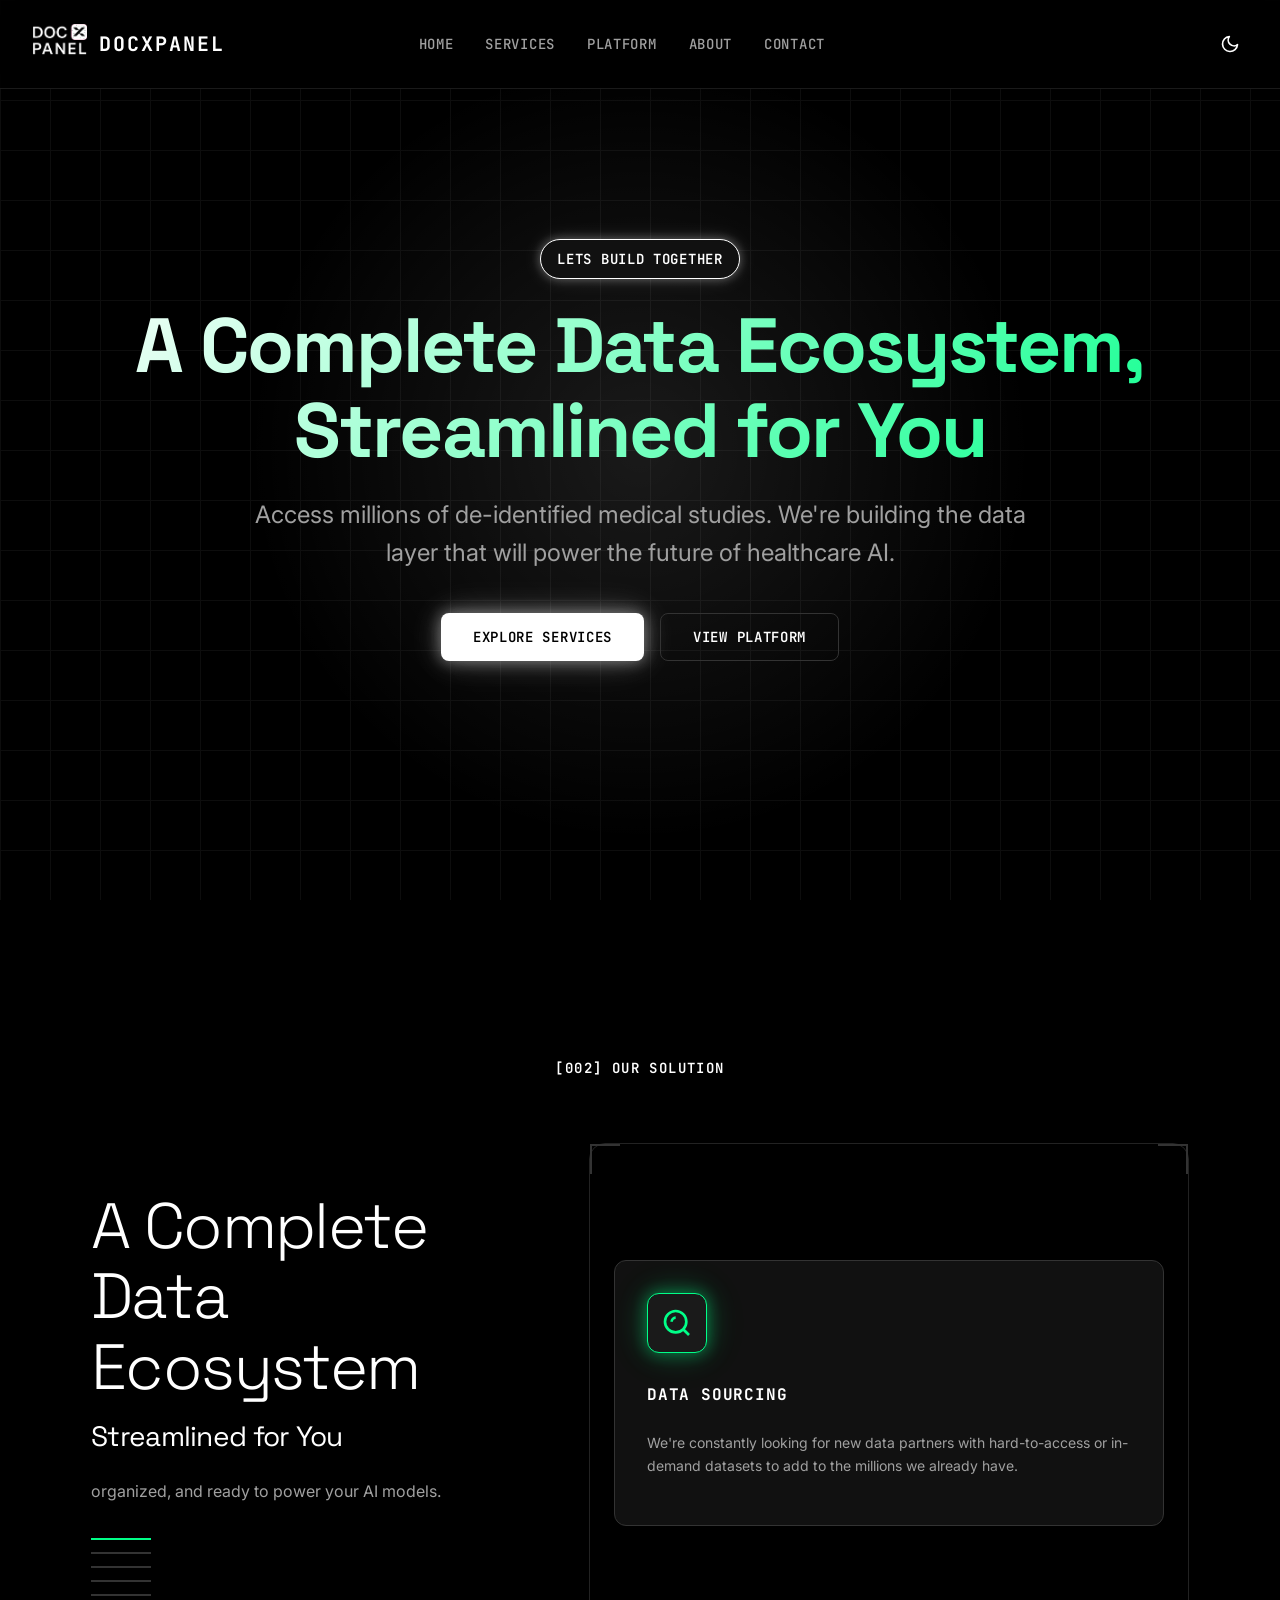
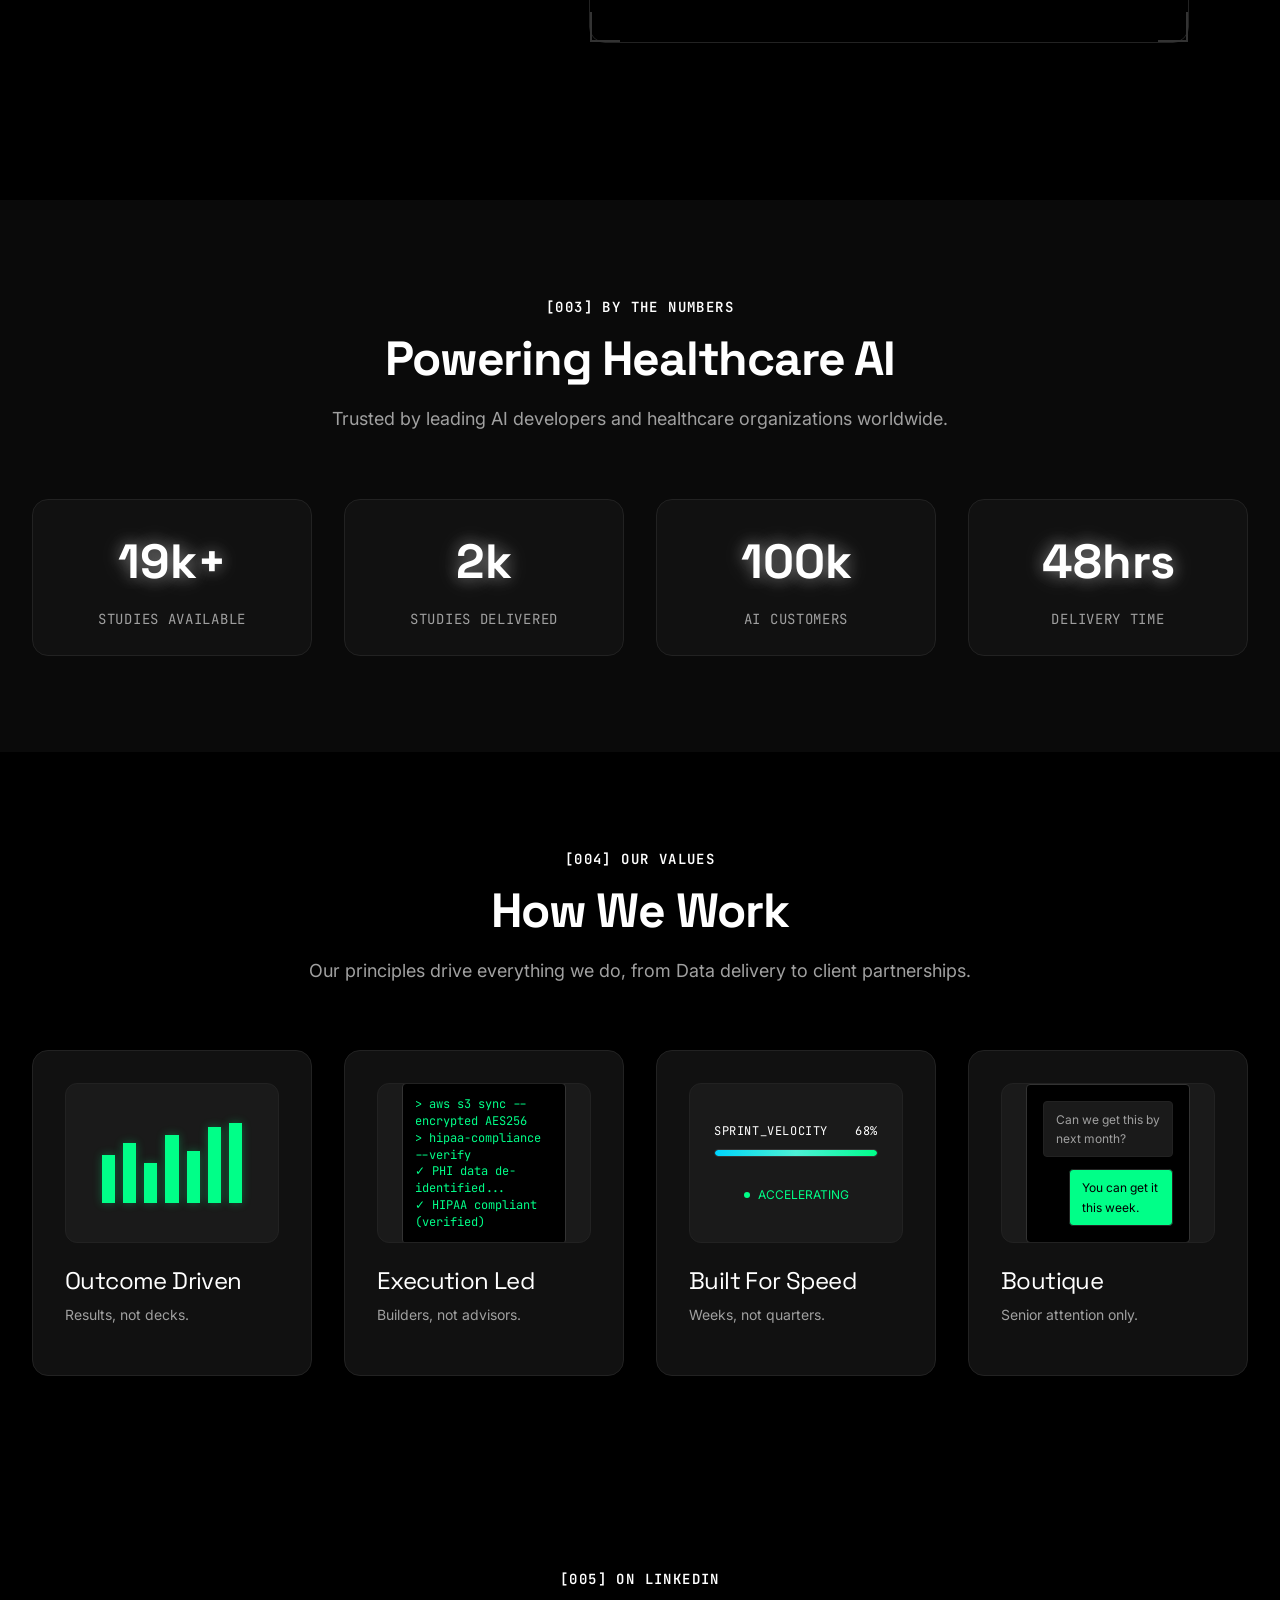
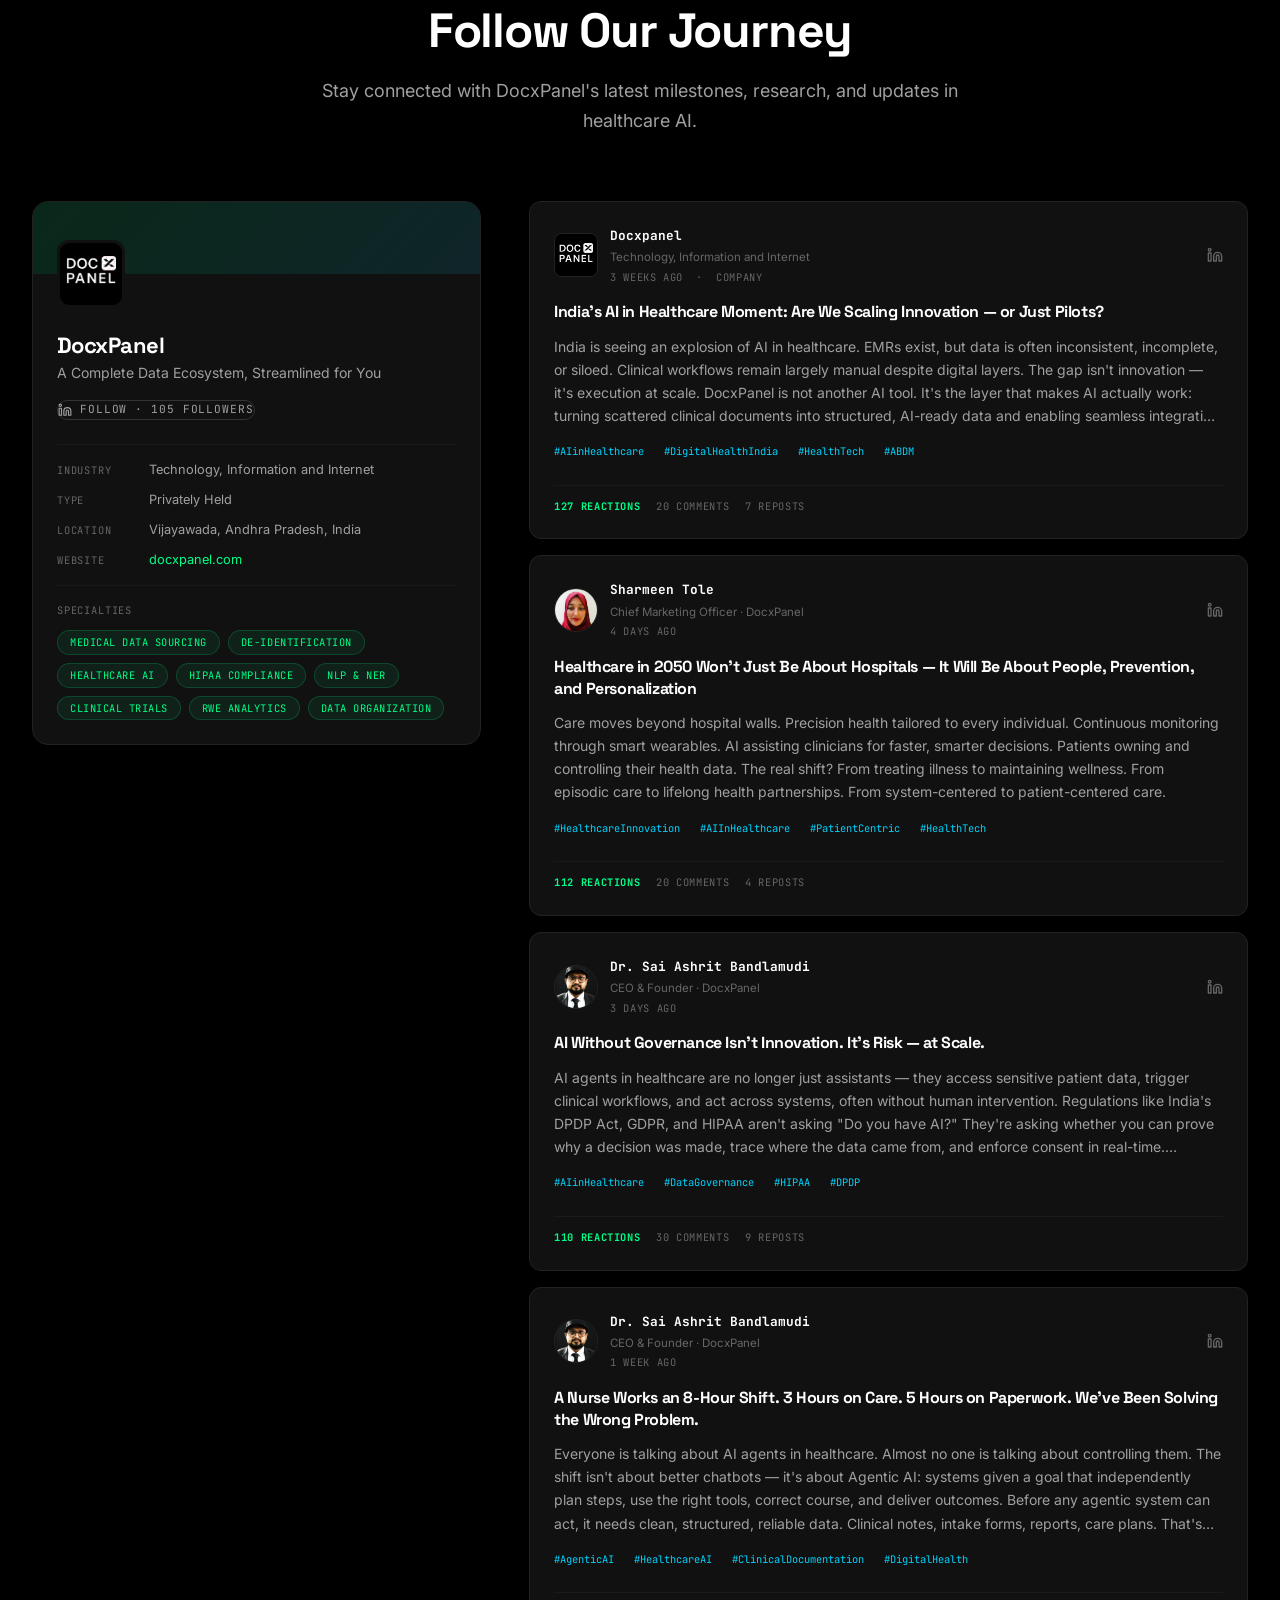
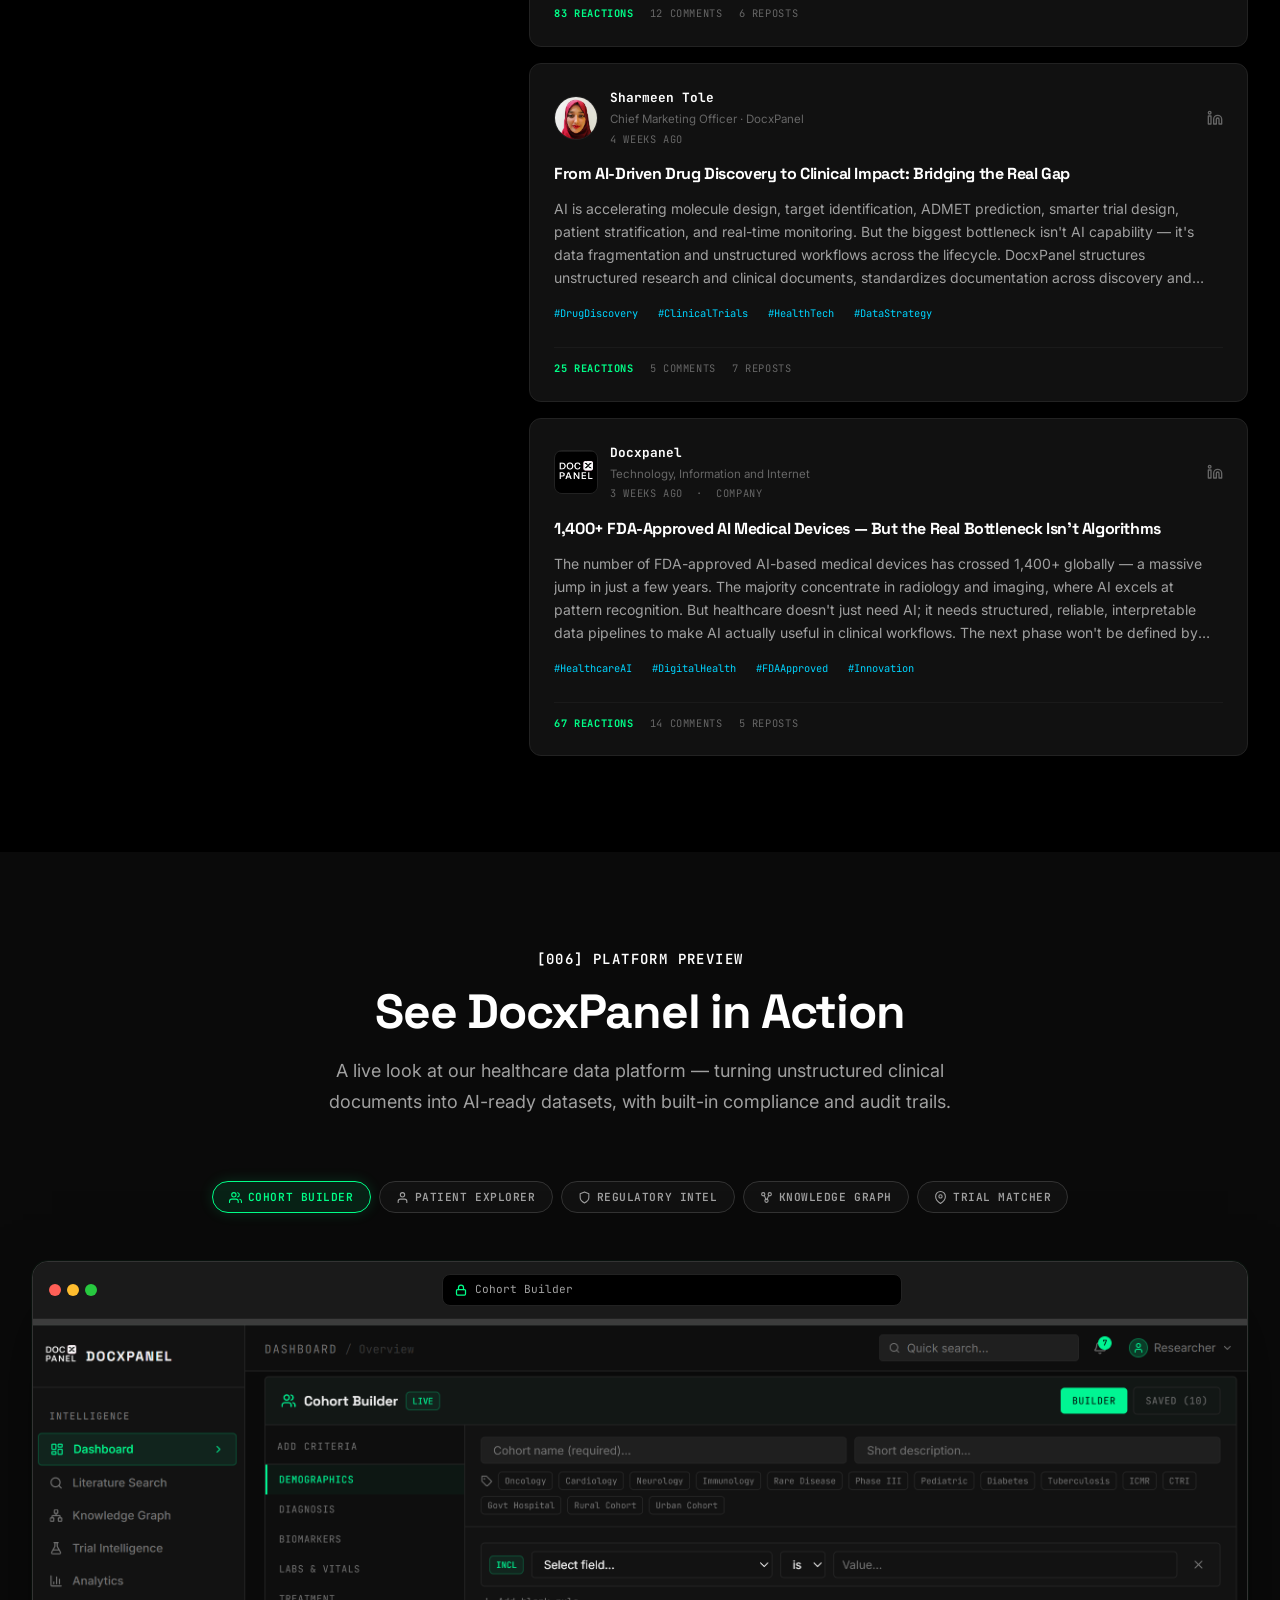
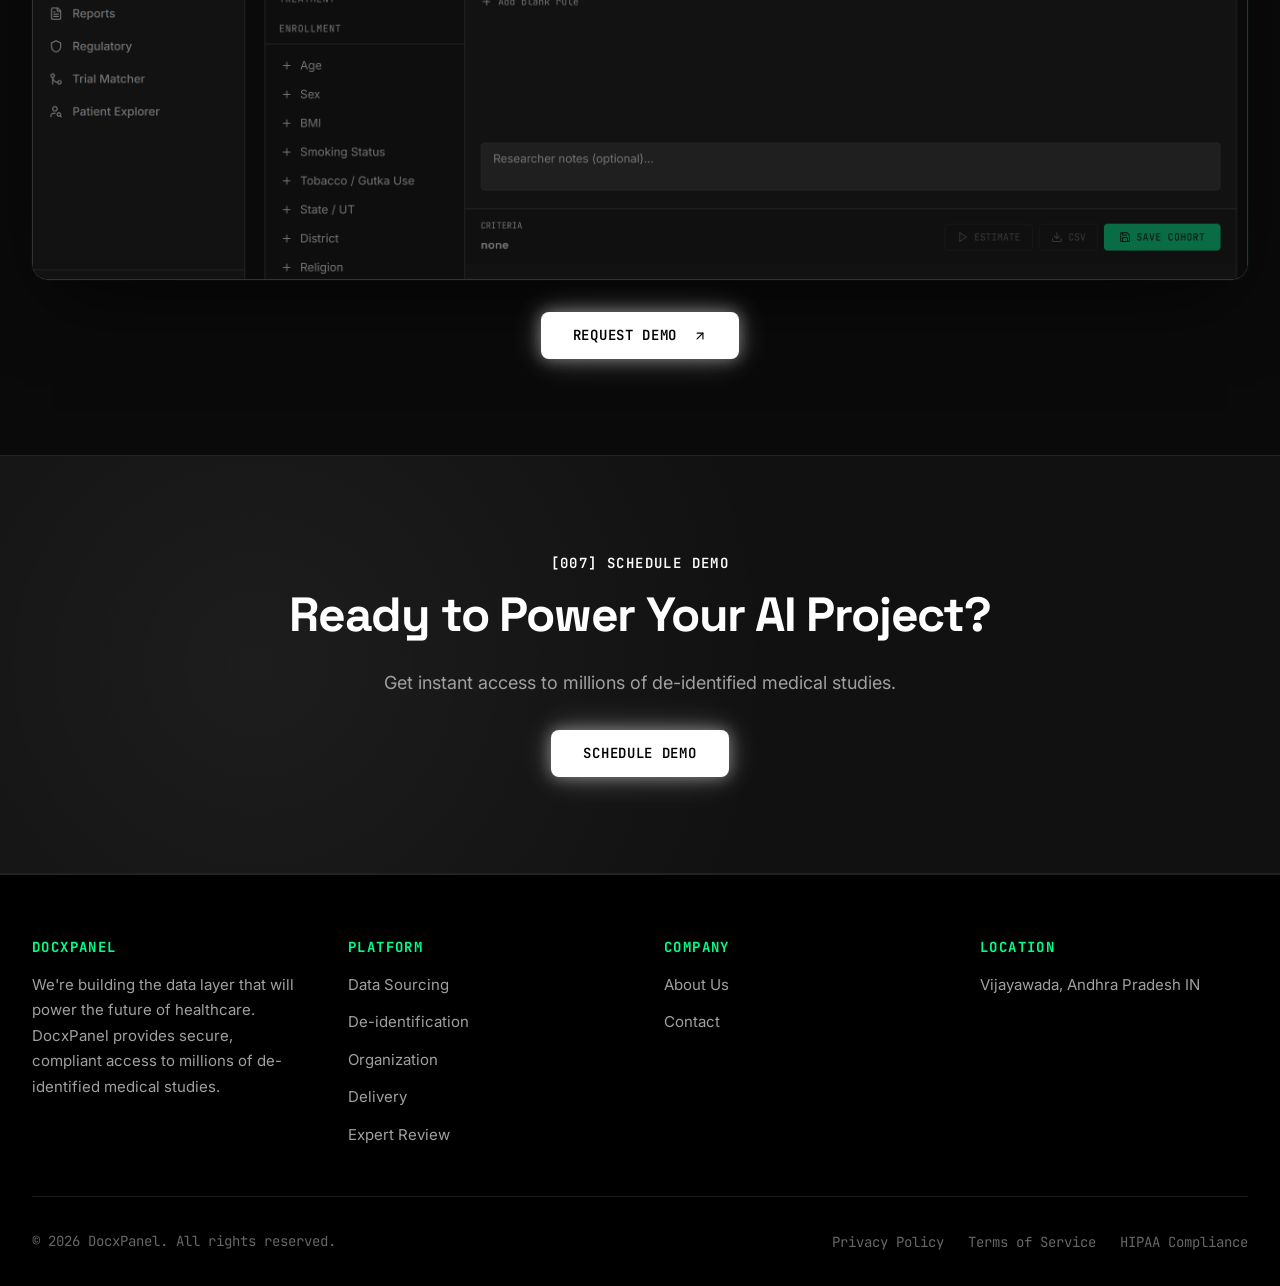
==== commit 5ebd9636: "Fix all remaining broken navigation links across index.html and about.html - index.html: logo href="" ====
--- a/index.html
+++ b/index.html
@@ -3105,7 +3105,7 @@
     <!-- Navigation -->
     <nav class="navbar" id="navbar">
         <div class="navbar-container">
-            <a href="/" class="navbar-logo">
+            <a href="./" class="navbar-logo">
                 <img src="sc.png" alt="DocxPanel Logo" id="logo">
                 <span>DocxPanel</span>
             </a>
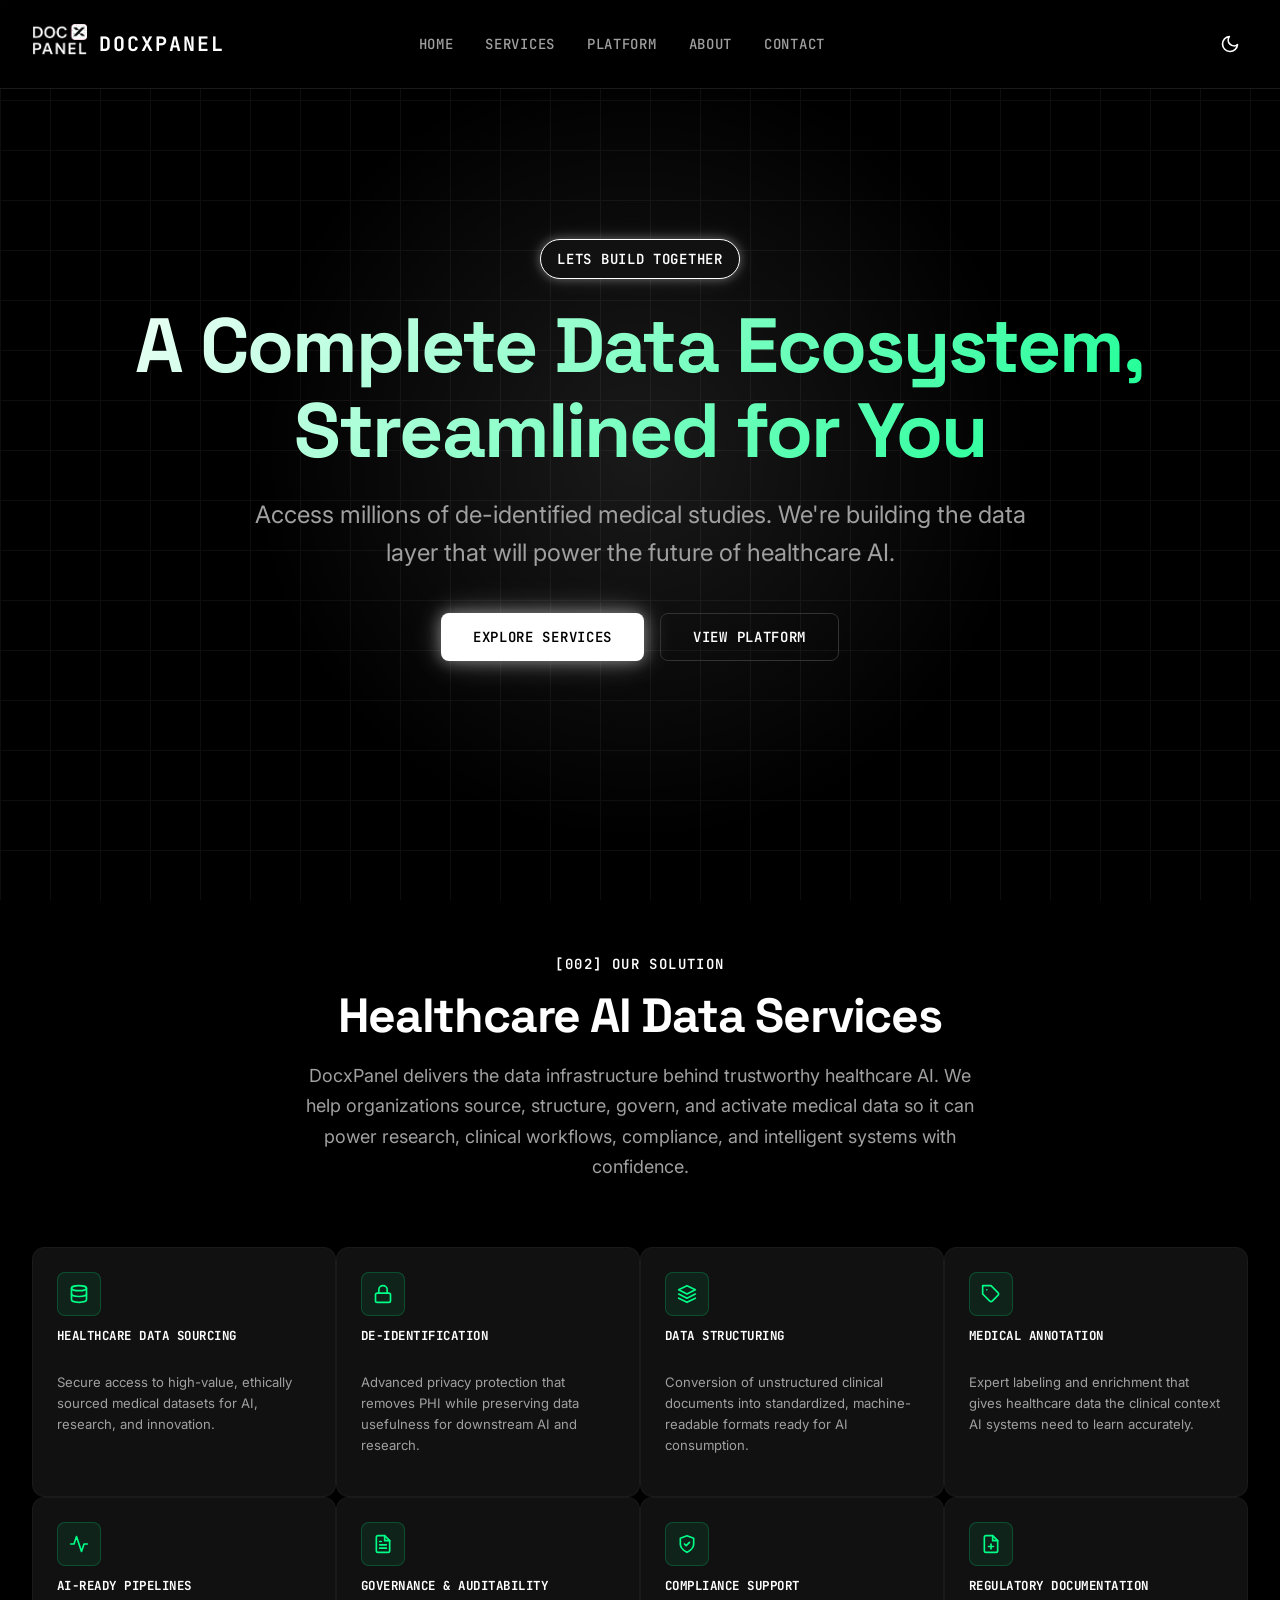
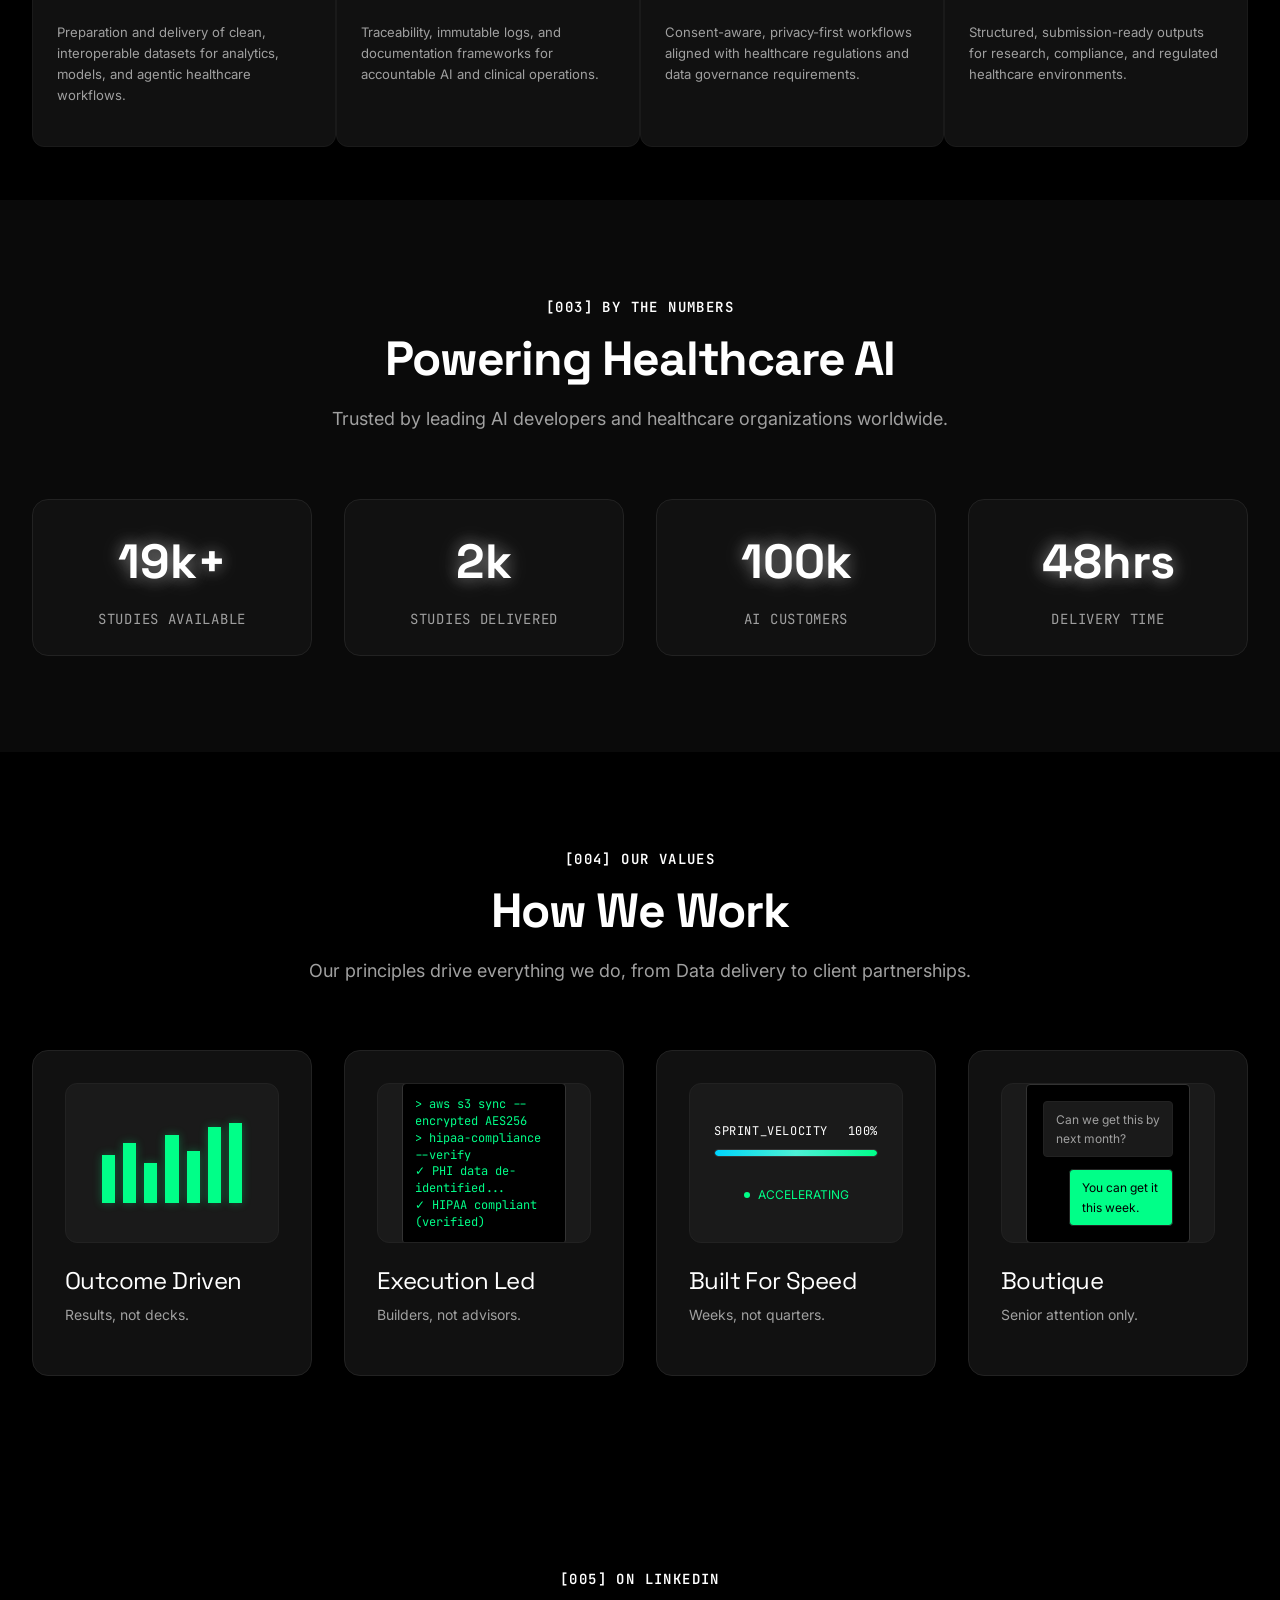
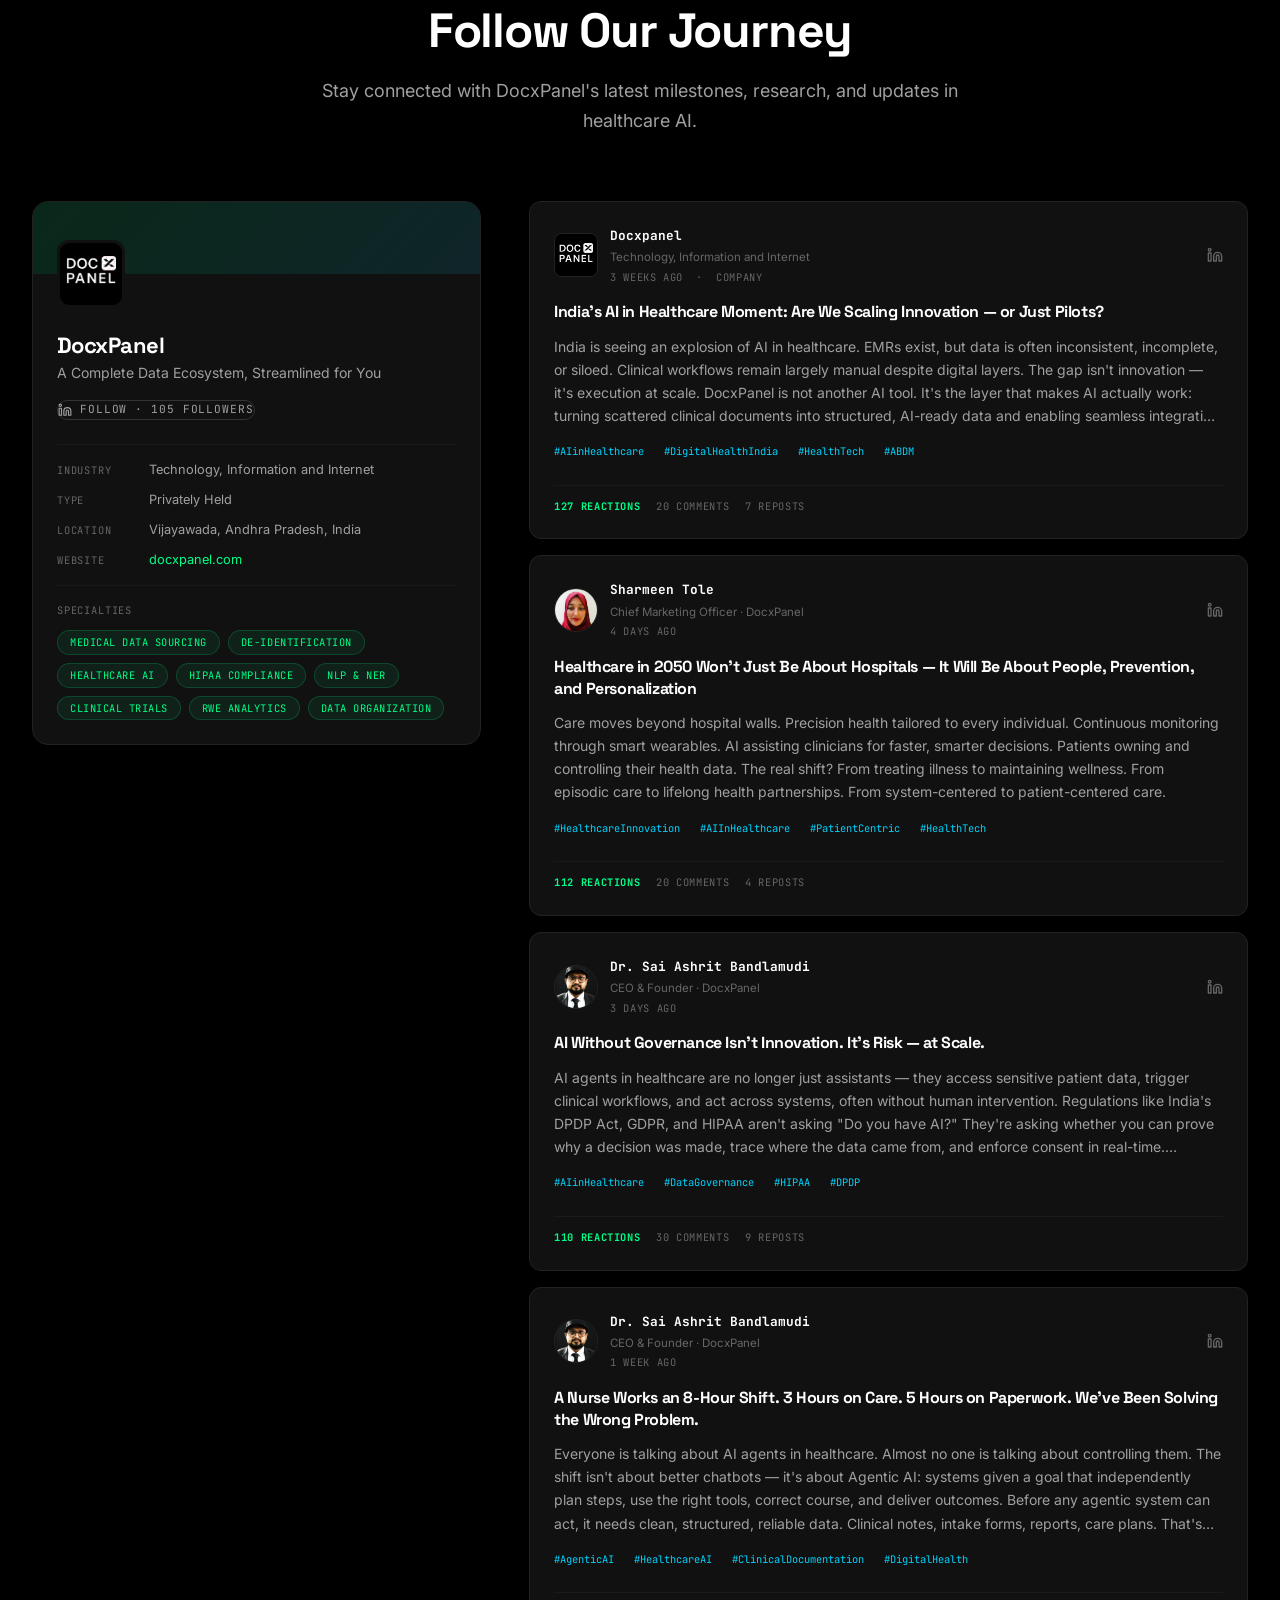
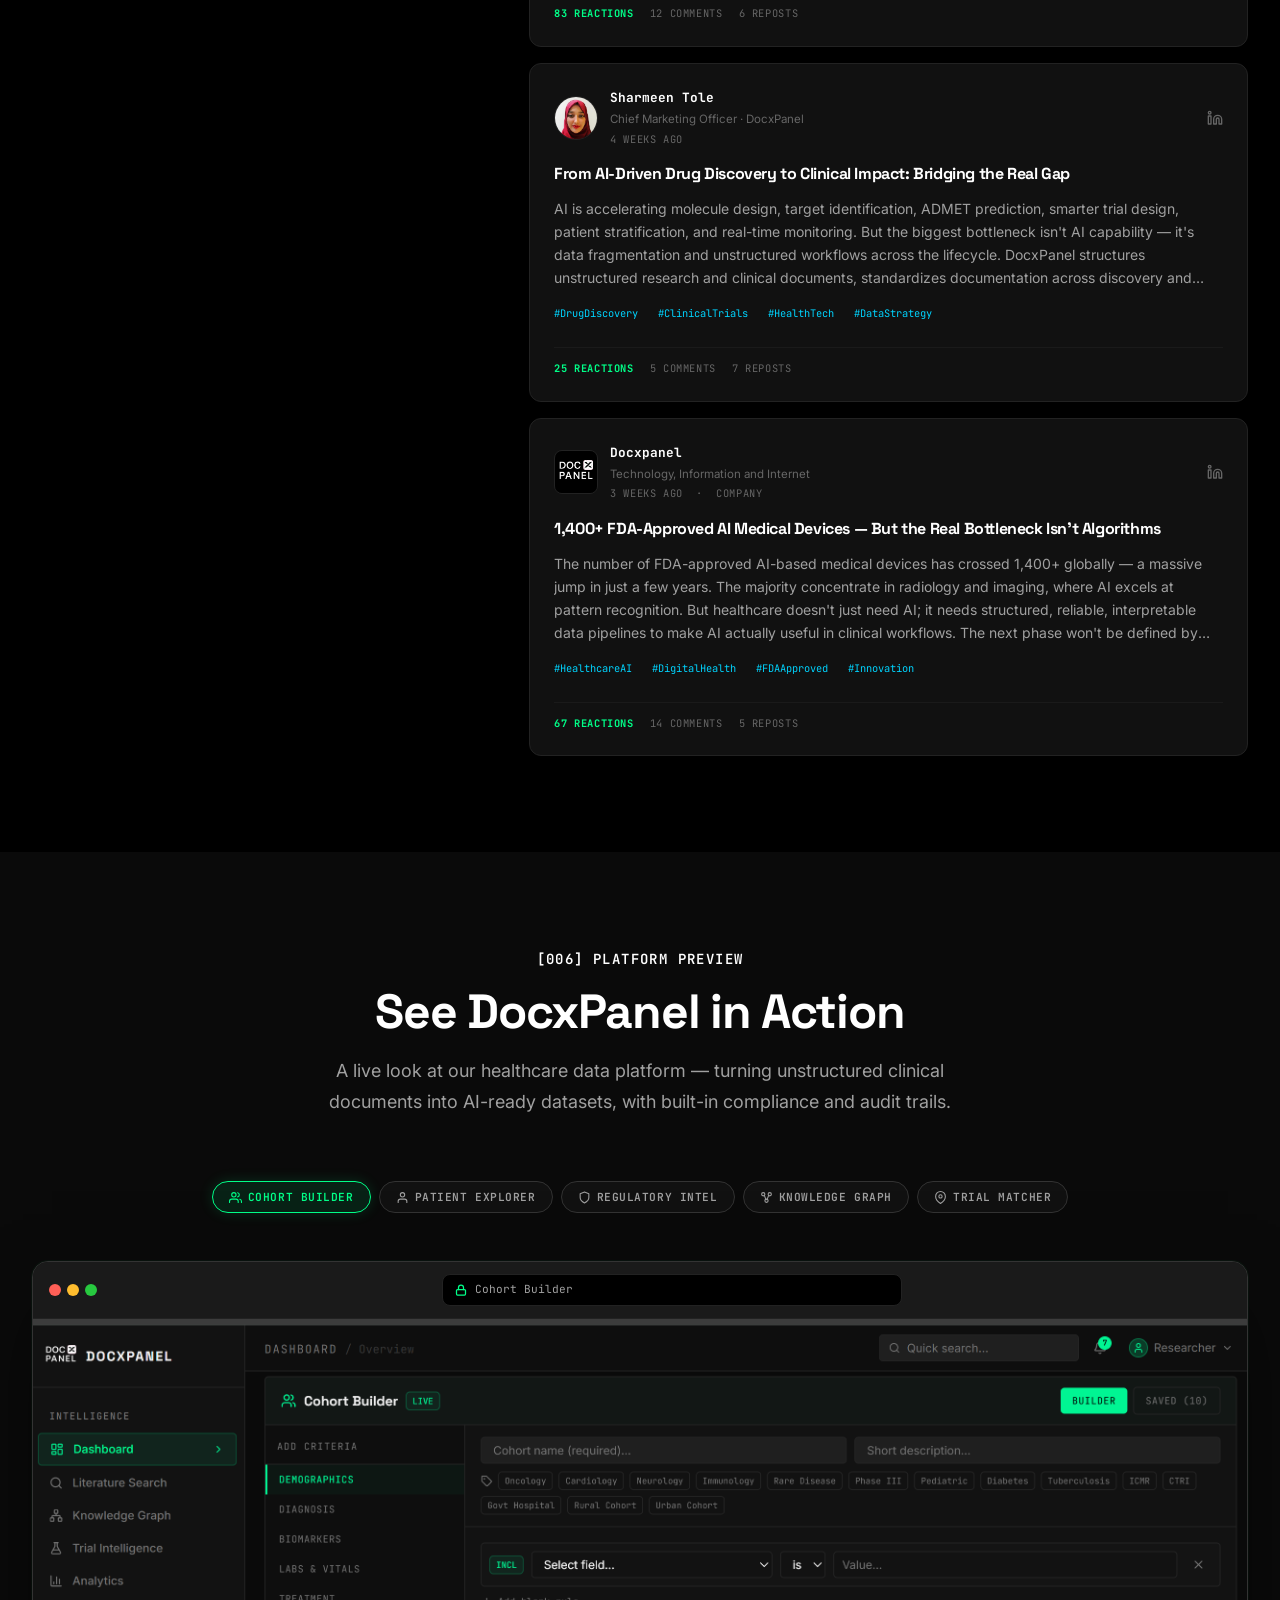
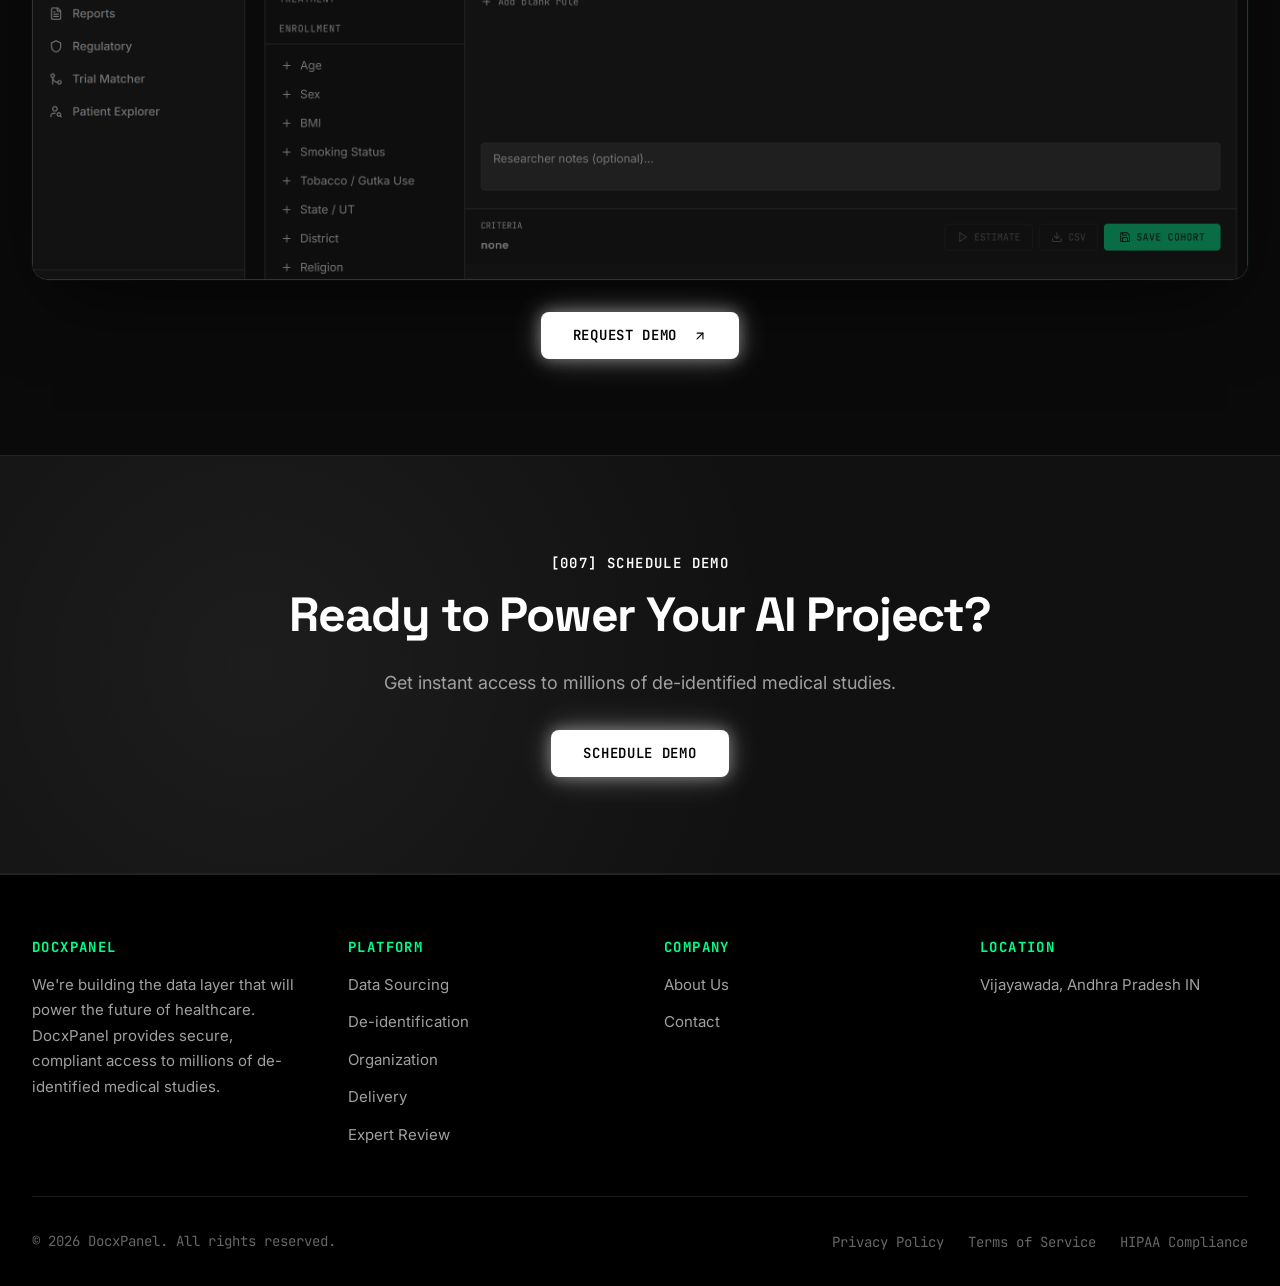
==== commit 53c62090: "Replace slider-based services section with 8-card grid - New section title: Healthcare AI Data Servi" ====
--- a/index.html
+++ b/index.html
@@ -826,6 +826,74 @@
 
         .progress-bar.active .progress-fill {
             width: 100%;
+        }
+
+        /* ===== SERVICES GRID ===== */
+        .services-grid {
+            display: grid;
+            grid-template-columns: repeat(4, 1fr);
+            gap: var(--spacing-5);
+            margin-top: var(--spacing-12);
+        }
+
+        .svc-card {
+            background: var(--color-surface-card);
+            border: 1px solid var(--color-border-subtle);
+            border-radius: var(--radius-md);
+            padding: var(--spacing-6);
+            display: flex;
+            flex-direction: column;
+            gap: var(--spacing-3);
+            transition: border-color var(--duration-base), transform var(--duration-moderate), box-shadow var(--duration-base);
+        }
+
+        .svc-card:hover {
+            border-color: var(--color-brand-secondary);
+            transform: translateY(-4px);
+            box-shadow: 0 12px 32px rgba(0, 255, 136, 0.08);
+        }
+
+        .svc-icon {
+            width: 44px;
+            height: 44px;
+            border-radius: var(--radius-base);
+            background: rgba(0, 255, 136, 0.08);
+            border: 1px solid rgba(0, 255, 136, 0.2);
+            display: flex;
+            align-items: center;
+            justify-content: center;
+            color: var(--color-brand-secondary);
+            flex-shrink: 0;
+        }
+
+        .svc-icon svg {
+            width: 20px;
+            height: 20px;
+        }
+
+        .svc-title {
+            font-family: var(--font-primary);
+            font-size: 0.78rem;
+            font-weight: 700;
+            color: var(--color-text-primary);
+            text-transform: uppercase;
+            letter-spacing: 0.04em;
+            line-height: 1.3;
+        }
+
+        .svc-desc {
+            font-size: 0.82rem;
+            color: var(--color-text-secondary);
+            line-height: 1.6;
+            flex: 1;
+        }
+
+        @media (max-width: 1100px) {
+            .services-grid { grid-template-columns: repeat(2, 1fr); }
+        }
+
+        @media (max-width: 600px) {
+            .services-grid { grid-template-columns: 1fr; }
         }
 
         /* ===== STATS SECTION ===== */
@@ -3180,129 +3248,94 @@
         <div class="section-container">
             <div class="section-header" data-aos="fade-up">
                 <div class="section-label">[002] OUR SOLUTION</div>
+                <h2 class="section-title">Healthcare AI Data Services</h2>
+                <p class="section-description">
+                    DocxPanel delivers the data infrastructure behind trustworthy healthcare AI. We help organizations source, structure, govern, and activate medical data so it can power research, clinical workflows, compliance, and intelligent systems with confidence.
+                </p>
             </div>
 
-            <div class="problem-section">
-                <div class="problem-content" data-aos="fade-right">
-                    <h2 class="problem-title">A Complete Data Ecosystem</h2>
-                    <h3 class="problem-subtitle">Streamlined for You</h3>
-                    <p class="problem-description">
-                        organized, and ready to power your AI models.
-                    </p>
-
-
-
-                    <div class="progress-indicators">
-                        <div class="progress-bar active" data-index="0">
-                            <div class="progress-fill"></div>
-                        </div>
-                        <div class="progress-bar" data-index="1">
-                            <div class="progress-fill"></div>
-                        </div>
-                        <div class="progress-bar" data-index="2">
-                            <div class="progress-fill"></div>
-                        </div>
-                        <div class="progress-bar" data-index="3">
-                            <div class="progress-fill"></div>
-                        </div>
-                        <div class="progress-bar" data-index="4">
-                            <div class="progress-fill"></div>
-                        </div>
+            <div class="services-grid">
+
+                <div class="svc-card" data-aos="fade-up" data-aos-delay="0">
+                    <div class="svc-icon">
+                        <svg viewBox="0 0 24 24" fill="none" stroke="currentColor" stroke-width="2" stroke-linecap="round" stroke-linejoin="round">
+                            <ellipse cx="12" cy="5" rx="9" ry="3"/><path d="M21 12c0 1.66-4 3-9 3s-9-1.34-9-3"/><path d="M3 5v14c0 1.66 4 3 9 3s9-1.34 9-3V5"/>
+                        </svg>
                     </div>
+                    <h3 class="svc-title">Healthcare Data Sourcing</h3>
+                    <p class="svc-desc">Secure access to high-value, ethically sourced medical datasets for AI, research, and innovation.</p>
                 </div>
 
-                <div class="problem-visual" data-aos="fade-left">
-                    <div class="problem-frame">
-                        <div class="frame-corners">
-                            <div class="frame-corner tl"></div>
-                            <div class="frame-corner tr"></div>
-                            <div class="frame-corner bl"></div>
-                            <div class="frame-corner br"></div>
-                        </div>
-
-                        <div class="services-slider" id="servicesSlider">
-                            <div class="services-track" id="servicesTrack">
-                                <!-- Service 1: Sourcing -->
-                                <div class="service-card active" data-index="0" data-service-id="sourcing">
-                                    <div class="service-icon">
-                                        <svg viewBox="0 0 24 24" fill="none" stroke="currentColor" stroke-width="2">
-                                            <circle cx="11" cy="11" r="8" />
-                                            <path d="m21 21-4.35-4.35" />
-                                            <path d="M11 8a3 3 0 0 0-3 3" />
-                                        </svg>
-                                    </div>
-                                    <h3 class="service-title">DATA SOURCING</h3>
-                                    <p class="service-description">
-                                        We're constantly looking for new data partners with hard-to-access or in-demand
-                                        datasets to add to the millions we already have.
-                                    </p>
-                                </div>
-
-                                <!-- Service 2: De-identification -->
-                                <div class="service-card" data-index="1" data-service-id="deid">
-                                    <div class="service-icon">
-                                        <svg viewBox="0 0 24 24" fill="none" stroke="currentColor" stroke-width="2">
-                                            <rect x="3" y="11" width="18" height="11" rx="2" ry="2" />
-                                            <path d="M7 11V7a5 5 0 0 1 10 0v4" />
-                                        </svg>
-                                    </div>
-                                    <h3 class="service-title">DE-IDENTIFICATION</h3>
-                                    <p class="service-description">
-                                        We use industry-leading de-identification techniques to thoroughly and reliably
-                                        remove all protected health information (PHI) from our data.
-                                    </p>
-                                </div>
-
-                                <!-- Service 3: Organization -->
-                                <div class="service-card" data-index="2" data-service-id="organization">
-                                    <div class="service-icon">
-                                        <svg viewBox="0 0 24 24" fill="none" stroke="currentColor" stroke-width="2">
-                                            <rect x="3" y="3" width="7" height="7" />
-                                            <rect x="14" y="3" width="7" height="7" />
-                                            <rect x="14" y="14" width="7" height="7" />
-                                            <rect x="3" y="14" width="7" height="7" />
-                                        </svg>
-                                    </div>
-                                    <h3 class="service-title">DATA ORGANIZATION</h3>
-                                    <p class="service-description">
-                                        We ingest and curate millions of studies into our Atlas platform, enabling AI
-                                        developers to quickly and easily find the data they need.
-                                    </p>
-                                </div>
-
-                                <!-- Service 4: Delivery -->
-                                <div class="service-card" data-index="3" data-service-id="delivery">
-                                    <div class="service-icon">
-                                        <svg viewBox="0 0 24 24" fill="none" stroke="currentColor" stroke-width="2">
-                                            <path d="M5 12h14" />
-                                            <path d="m12 5 7 7-7 7" />
-                                        </svg>
-                                    </div>
-                                    <h3 class="service-title">FAST DELIVERY</h3>
-                                    <p class="service-description">
-                                        Once customers have selected their dataset on our self-service platform, we make
-                                        it available for download in as little as 48 hours.
-                                    </p>
-                                </div>
-
-                                <!-- Service 5: Expert Review -->
-                                <div class="service-card" data-index="4" data-service-id="expert">
-                                    <div class="service-icon">
-                                        <svg viewBox="0 0 24 24" fill="none" stroke="currentColor" stroke-width="2">
-                                            <path d="M12 22s8-4 8-10V5l-8-3-8 3v7c0 6 8 10 8 10z" />
-                                            <path d="m9 12 2 2 4-4" />
-                                        </svg>
-                                    </div>
-                                    <h3 class="service-title">EXPERT REVIEW</h3>
-                                    <p class="service-description">
-                                        Experts manually validate automated results to ensure the highest quality and
-                                        compliance standards before delivery.
-                                    </p>
-                                </div>
-                            </div>
-                        </div>
+                <div class="svc-card" data-aos="fade-up" data-aos-delay="60">
+                    <div class="svc-icon">
+                        <svg viewBox="0 0 24 24" fill="none" stroke="currentColor" stroke-width="2" stroke-linecap="round" stroke-linejoin="round">
+                            <rect x="3" y="11" width="18" height="11" rx="2" ry="2"/><path d="M7 11V7a5 5 0 0 1 10 0v4"/>
+                        </svg>
                     </div>
+                    <h3 class="svc-title">De-identification</h3>
+                    <p class="svc-desc">Advanced privacy protection that removes PHI while preserving data usefulness for downstream AI and research.</p>
                 </div>
+
+                <div class="svc-card" data-aos="fade-up" data-aos-delay="120">
+                    <div class="svc-icon">
+                        <svg viewBox="0 0 24 24" fill="none" stroke="currentColor" stroke-width="2" stroke-linecap="round" stroke-linejoin="round">
+                            <polygon points="12 2 2 7 12 12 22 7 12 2"/><polyline points="2 17 12 22 22 17"/><polyline points="2 12 12 17 22 12"/>
+                        </svg>
+                    </div>
+                    <h3 class="svc-title">Data Structuring</h3>
+                    <p class="svc-desc">Conversion of unstructured clinical documents into standardized, machine-readable formats ready for AI consumption.</p>
+                </div>
+
+                <div class="svc-card" data-aos="fade-up" data-aos-delay="180">
+                    <div class="svc-icon">
+                        <svg viewBox="0 0 24 24" fill="none" stroke="currentColor" stroke-width="2" stroke-linecap="round" stroke-linejoin="round">
+                            <path d="M20.59 13.41l-7.17 7.17a2 2 0 0 1-2.83 0L2 12V2h10l8.59 8.59a2 2 0 0 1 0 2.82z"/><line x1="7" y1="7" x2="7.01" y2="7"/>
+                        </svg>
+                    </div>
+                    <h3 class="svc-title">Medical Annotation</h3>
+                    <p class="svc-desc">Expert labeling and enrichment that gives healthcare data the clinical context AI systems need to learn accurately.</p>
+                </div>
+
+                <div class="svc-card" data-aos="fade-up" data-aos-delay="240">
+                    <div class="svc-icon">
+                        <svg viewBox="0 0 24 24" fill="none" stroke="currentColor" stroke-width="2" stroke-linecap="round" stroke-linejoin="round">
+                            <polyline points="22 12 18 12 15 21 9 3 6 12 2 12"/>
+                        </svg>
+                    </div>
+                    <h3 class="svc-title">AI-Ready Pipelines</h3>
+                    <p class="svc-desc">Preparation and delivery of clean, interoperable datasets for analytics, models, and agentic healthcare workflows.</p>
+                </div>
+
+                <div class="svc-card" data-aos="fade-up" data-aos-delay="300">
+                    <div class="svc-icon">
+                        <svg viewBox="0 0 24 24" fill="none" stroke="currentColor" stroke-width="2" stroke-linecap="round" stroke-linejoin="round">
+                            <path d="M14 2H6a2 2 0 0 0-2 2v16a2 2 0 0 0 2 2h12a2 2 0 0 0 2-2V8z"/><polyline points="14 2 14 8 20 8"/><line x1="16" y1="13" x2="8" y2="13"/><line x1="16" y1="17" x2="8" y2="17"/><polyline points="10 9 9 9 8 9"/>
+                        </svg>
+                    </div>
+                    <h3 class="svc-title">Governance &amp; Auditability</h3>
+                    <p class="svc-desc">Traceability, immutable logs, and documentation frameworks for accountable AI and clinical operations.</p>
+                </div>
+
+                <div class="svc-card" data-aos="fade-up" data-aos-delay="360">
+                    <div class="svc-icon">
+                        <svg viewBox="0 0 24 24" fill="none" stroke="currentColor" stroke-width="2" stroke-linecap="round" stroke-linejoin="round">
+                            <path d="M12 22s8-4 8-10V5l-8-3-8 3v7c0 6 8 10 8 10z"/><path d="m9 12 2 2 4-4"/>
+                        </svg>
+                    </div>
+                    <h3 class="svc-title">Compliance Support</h3>
+                    <p class="svc-desc">Consent-aware, privacy-first workflows aligned with healthcare regulations and data governance requirements.</p>
+                </div>
+
+                <div class="svc-card" data-aos="fade-up" data-aos-delay="420">
+                    <div class="svc-icon">
+                        <svg viewBox="0 0 24 24" fill="none" stroke="currentColor" stroke-width="2" stroke-linecap="round" stroke-linejoin="round">
+                            <path d="M14 2H6a2 2 0 0 0-2 2v16a2 2 0 0 0 2 2h12a2 2 0 0 0 2-2V8z"/><polyline points="14 2 14 8 20 8"/><line x1="12" y1="18" x2="12" y2="12"/><line x1="9" y1="15" x2="15" y2="15"/>
+                        </svg>
+                    </div>
+                    <h3 class="svc-title">Regulatory Documentation</h3>
+                    <p class="svc-desc">Structured, submission-ready outputs for research, compliance, and regulated healthcare environments.</p>
+                </div>
+
             </div>
         </div>
     </section>
@@ -3898,166 +3931,8 @@
             });
         });
 
-        // Services slider with scroll and swipe functionality
-        const servicesSection = document.getElementById('services');
-        const servicesSlider = document.getElementById('servicesSlider');
-        const servicesTrack = document.getElementById('servicesTrack');
-        const serviceCards = document.querySelectorAll('.service-card');
-        const progressBars = document.querySelectorAll('.progress-bar');
-        let currentIndex = 0;
-        let scrollTimeout;
-        let isScrolling = false;
-        let manualNavigation = false; // flag to indicate navigation from footer link
-
-        function updateSlider(index) {
-            if (index < 0 || index >= serviceCards.length) return;
-
-            currentIndex = index;
-
-            // Update active states
-            serviceCards.forEach((card, i) => {
-                card.classList.toggle('active', i === currentIndex);
-            });
-
-            progressBars.forEach((bar, i) => {
-                bar.classList.toggle('active', i === currentIndex);
-            });
-        }
-
-        // Wheel scroll handler on entire services section
-        if (servicesSection) {
-            // Check if services section is in viewport
-            function isServicesSectionInView() {
-                const rect = servicesSection.getBoundingClientRect();
-                return rect.top <= 100 && rect.bottom >= window.innerHeight - 100;
-            }
-
-            let allowNormalScroll = false;
-            let wasInView = false;
-            let isComingFromOtherSection = false;
-
-
-            // Reset to first indicator when entering from top, unless triggered by manual navigation
-            const checkSectionEntry = () => {
-                const inView = isServicesSectionInView();
-                const rect = servicesSection.getBoundingClientRect();
-
-                // If entering services section from top (scrolling down) and not a manual navigation
-                if (inView && !wasInView && rect.top < window.innerHeight / 2 && !manualNavigation) {
-                    currentIndex = 0;
-                    updateSlider(0);
-                    isComingFromOtherSection = true;
-                    // Reset flag after transitions complete
-                    setTimeout(() => { isComingFromOtherSection = false; }, 1500);
-                }
-
-
-
-                wasInView = inView;
-            };
-
-            window.addEventListener('scroll', checkSectionEntry);
-
-            const wheelHandler = (e) => {
-                if (!isServicesSectionInView()) return;
-
-                // Allow normal scroll if flag is set
-                if (allowNormalScroll) return;
-
-                e.preventDefault();
-
-                if (isScrolling) return;
-
-                // Use longer timings if coming from other section
-                const scrollDelay = isComingFromOtherSection ? 50 : 27;
-                const transitionLock = isComingFromOtherSection ? 500 : 281;
-                const sectionTransition = isComingFromOtherSection ? 1000 : 750;
-
-                clearTimeout(scrollTimeout);
-                scrollTimeout = setTimeout(() => {
-                    if (e.deltaY > 0) {
-                        // Scrolling down
-                        if (currentIndex < serviceCards.length - 1) {
-                            isScrolling = true;
-                            updateSlider(currentIndex + 1);
-                            setTimeout(() => { isScrolling = false; }, transitionLock);
-                        } else {
-                            // At final indicator, allow normal scroll to next section
-                            allowNormalScroll = true;
-                            const nextSection = document.getElementById('platform');
-                            if (nextSection) {
-                                nextSection.scrollIntoView({ behavior: 'smooth' });
-                            }
-                            setTimeout(() => { allowNormalScroll = false; }, sectionTransition);
-                        }
-                    } else if (e.deltaY < 0) {
-                        // Scrolling up
-                        if (currentIndex > 0) {
-                            isScrolling = true;
-                            updateSlider(currentIndex - 1);
-                            setTimeout(() => { isScrolling = false; }, transitionLock);
-                        } else {
-                            // At first indicator, allow normal scroll to previous section
-                            allowNormalScroll = true;
-                            const heroSection = document.querySelector('.hero');
-                            if (heroSection) {
-                                heroSection.scrollIntoView({ behavior: 'smooth' });
-                            }
-                            setTimeout(() => { allowNormalScroll = false; }, sectionTransition);
-                        }
-                    }
-                }, scrollDelay);
-            };
-
-            window.addEventListener('wheel', wheelHandler, { passive: false });
-
-            // Touch swipe handler on section
-            let touchStartY = 0;
-            let touchEndY = 0;
-
-            servicesSection.addEventListener('touchstart', (e) => {
-                touchStartY = e.changedTouches[0].screenY;
-            }, { passive: true });
-
-            servicesSection.addEventListener('touchend', (e) => {
-                touchEndY = e.changedTouches[0].screenY;
-                handleSwipe();
-            }, { passive: true });
-
-            function handleSwipe() {
-                const swipeThreshold = 50;
-                const diff = touchStartY - touchEndY;
-
-                if (Math.abs(diff) > swipeThreshold) {
-                    if (diff > 0) {
-                        // Swipe up
-                        if (currentIndex < serviceCards.length - 1) {
-                            updateSlider(currentIndex + 1);
-                        } else {
-                            // Go to next section
-                            const nextSection = document.getElementById('platform');
-                            if (nextSection) {
-                                nextSection.scrollIntoView({ behavior: 'smooth' });
-                            }
-                        }
-                    } else if (diff < 0 && currentIndex > 0) {
-                        // Swipe down
-                        updateSlider(currentIndex - 1);
-                    }
-                }
-            }
-        }
-
-        // Progress bar click handler
-        progressBars.forEach((bar) => {
-            bar.addEventListener('click', () => {
-                const index = parseInt(bar.getAttribute('data-index'));
-                updateSlider(index);
-            });
-        });
-
         // Add glow effect on hover for cards
-        const cards = document.querySelectorAll('.service-card, .stat-card');
+        const cards = document.querySelectorAll('.svc-card, .stat-card');
         cards.forEach(card => {
             card.addEventListener('mousemove', (e) => {
                 const rect = card.getBoundingClientRect();
@@ -4242,71 +4117,21 @@
             valuesObserver.observe(card);
         });
 
-        // Dynamic Platform footer links
+        // Scroll to services section from footer/external links
         document.querySelectorAll('[data-target-service]').forEach(link => {
             link.addEventListener('click', function (e) {
                 e.preventDefault();
-                const targetId = this.getAttribute('data-target-service');
-                const servicesSection = document.getElementById('services');
-
-                // Find the card with this ID
-                const targetCard = document.querySelector(`.service-card[data-service-id="${targetId}"]`);
-
-                if (servicesSection && targetCard) {
-                    manualNavigation = true;
-                    servicesSection.scrollIntoView({ behavior: 'smooth' });
-
-                    // Calculate index dynamically based on available cards
-                    const allCards = Array.from(document.querySelectorAll('.service-card'));
-                    const index = allCards.indexOf(targetCard);
-
-                    if (index !== -1) {
-                        setTimeout(() => {
-                            updateSlider(index);
-                            // Reset flag after animation completes
-                            setTimeout(() => {
-                                manualNavigation = false;
-                            }, 1000);
-                        }, 500);
-                    }
-                }
+                document.getElementById('services')?.scrollIntoView({ behavior: 'smooth' });
             });
         });
 
-        // Handle URL parameters for direct service linking
+        // Handle ?service= URL param — just scroll to services section
         window.addEventListener('load', () => {
-            const urlParams = new URLSearchParams(window.location.search);
-            const serviceId = urlParams.get('service');
-
+            const serviceId = new URLSearchParams(window.location.search).get('service');
             if (serviceId) {
-                // Find the target card based on service ID
-                const targetCard = document.querySelector(`.service-card[data-service-id="${serviceId}"]`);
-                const servicesSection = document.getElementById('services');
-
-                if (targetCard && servicesSection) {
-                    // Set manualNavigation to true immediately to prevent scroll conflict
-                    if (typeof manualNavigation !== 'undefined') manualNavigation = true;
-
-                    // Small delay to ensure layout is ready and hash navigation doesn't conflict
-                    setTimeout(() => {
-                        // Scroll to services section
-                        servicesSection.scrollIntoView({ behavior: 'smooth' });
-
-                        // Find the index of the target card
-                        const allCards = Array.from(document.querySelectorAll('.service-card'));
-                        const index = allCards.indexOf(targetCard);
-
-                        // Update slider if index is valid
-                        if (index !== -1) {
-                            updateSlider(index);
-                        }
-
-                        // Reset manualNavigation after scroll animation
-                        setTimeout(() => {
-                            if (typeof manualNavigation !== 'undefined') manualNavigation = false;
-                        }, 1000);
-                    }, 100);
-                }
+                setTimeout(() => {
+                    document.getElementById('services')?.scrollIntoView({ behavior: 'smooth' });
+                }, 100);
             }
         });
 
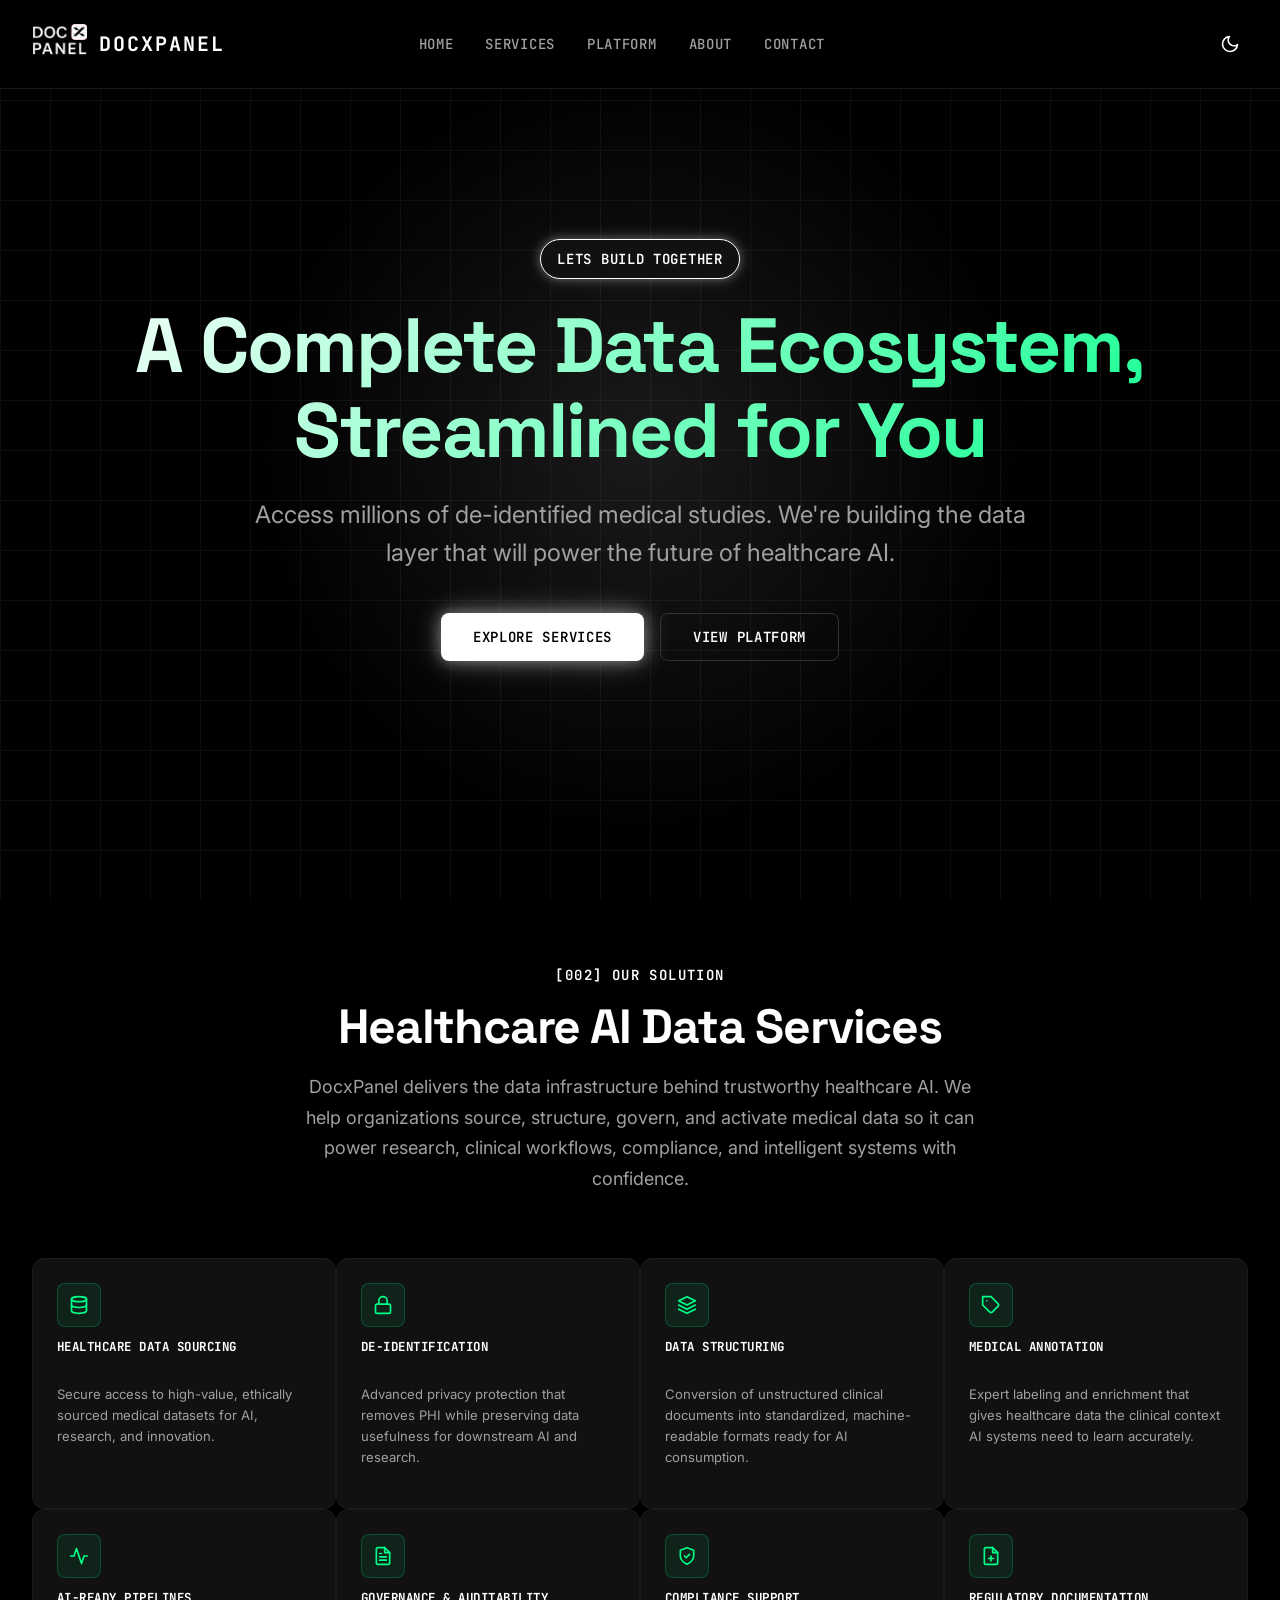
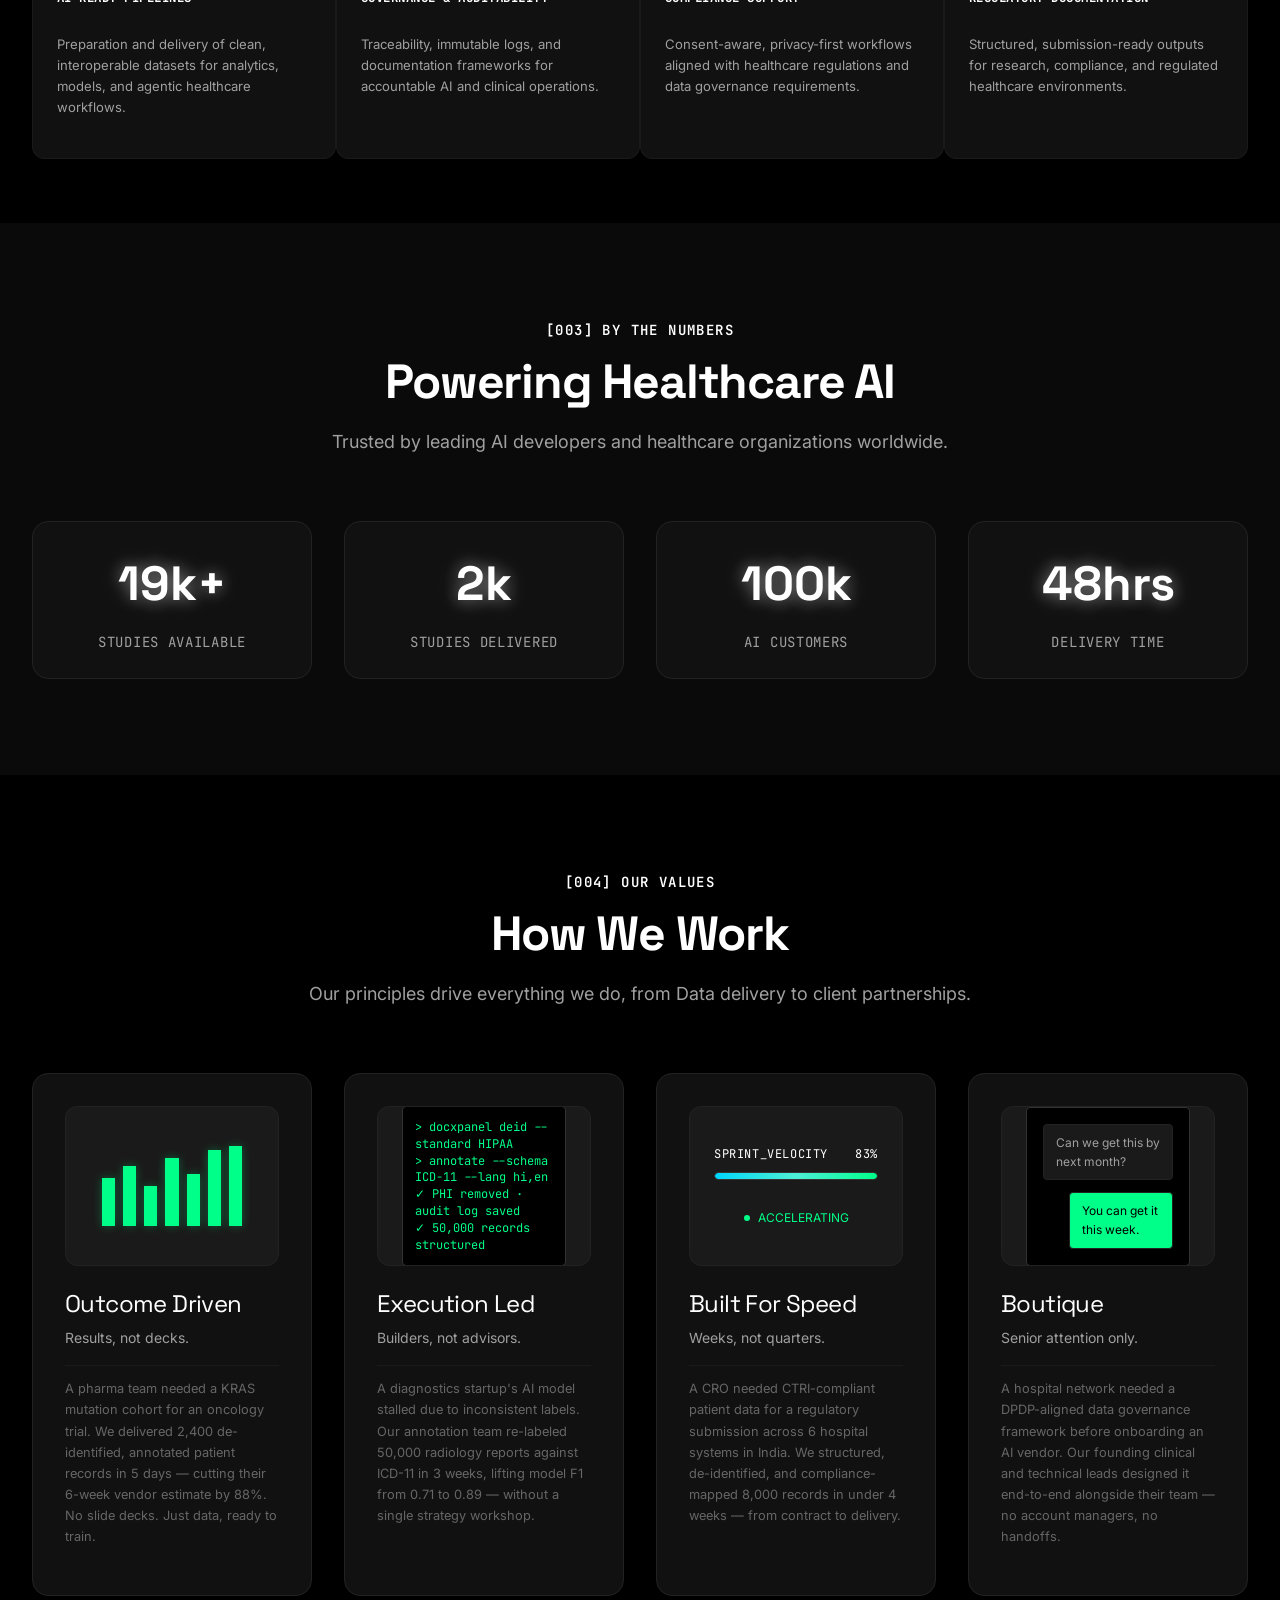
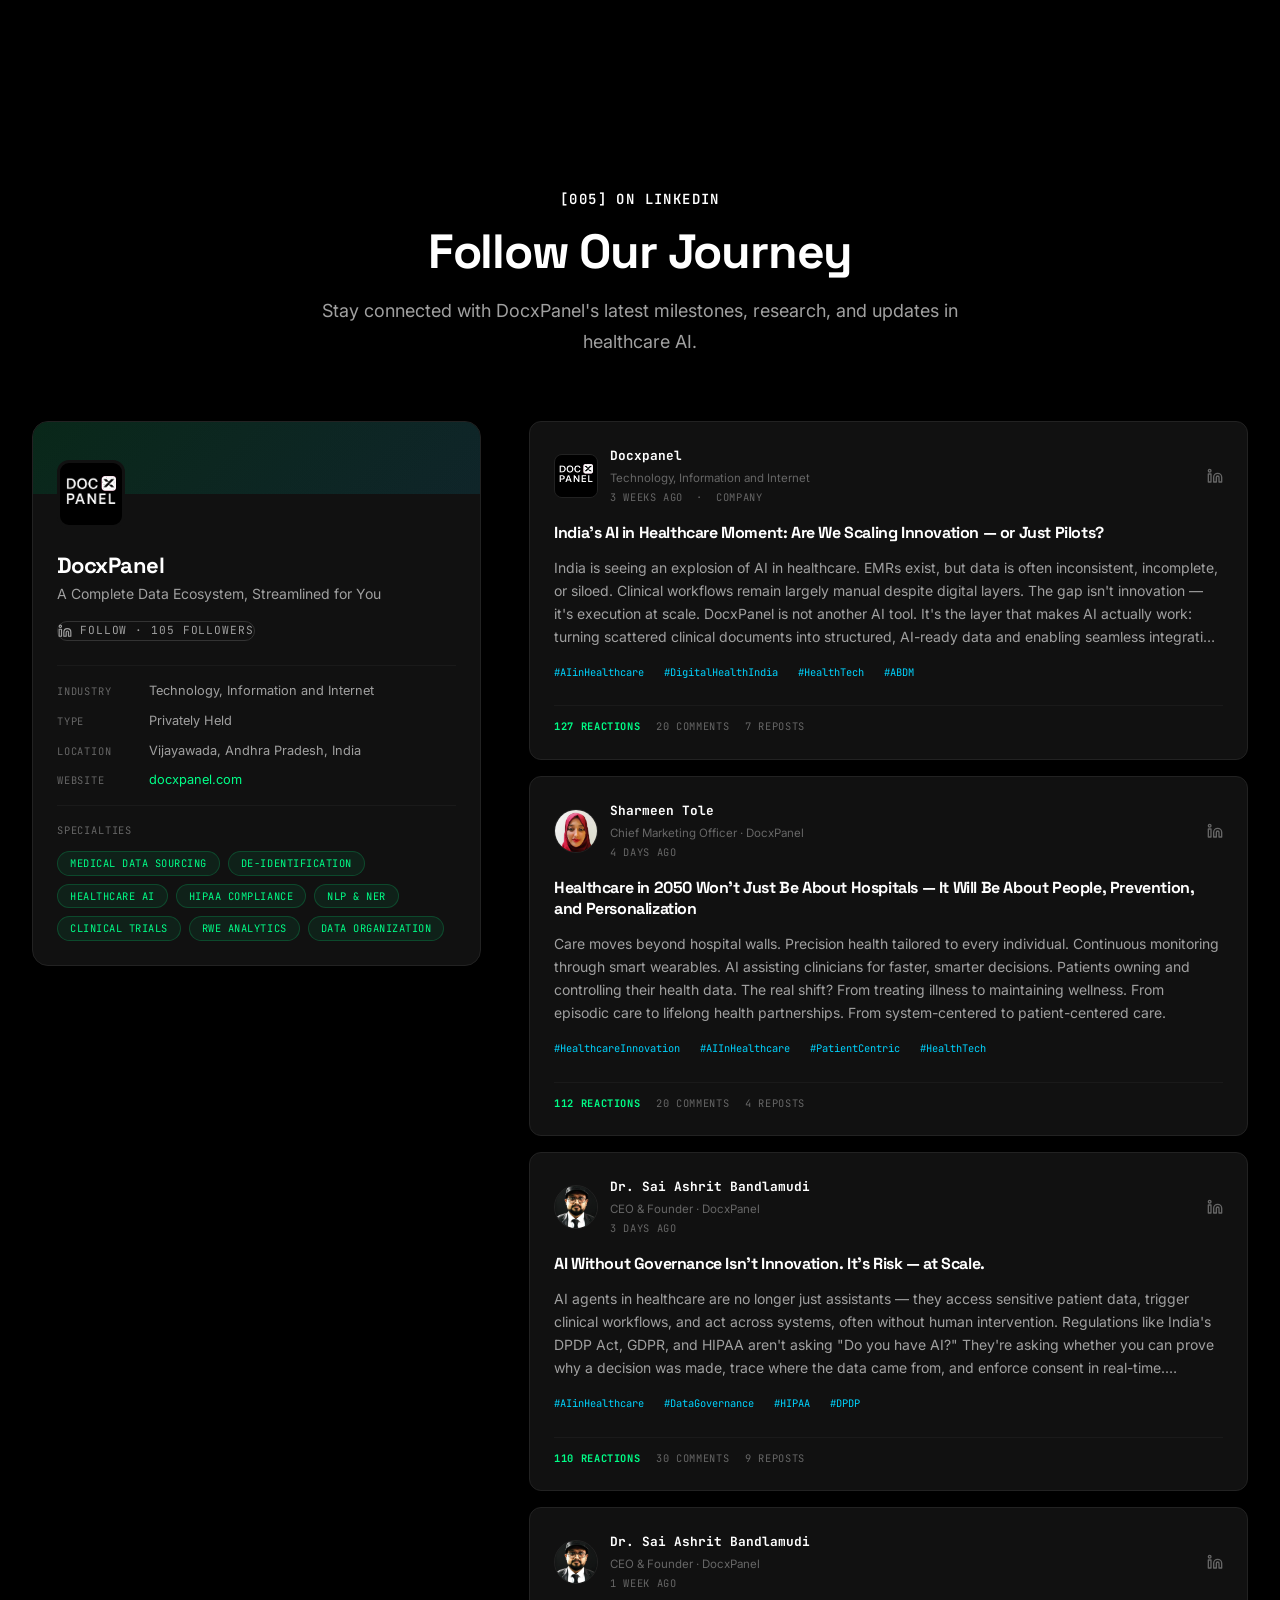
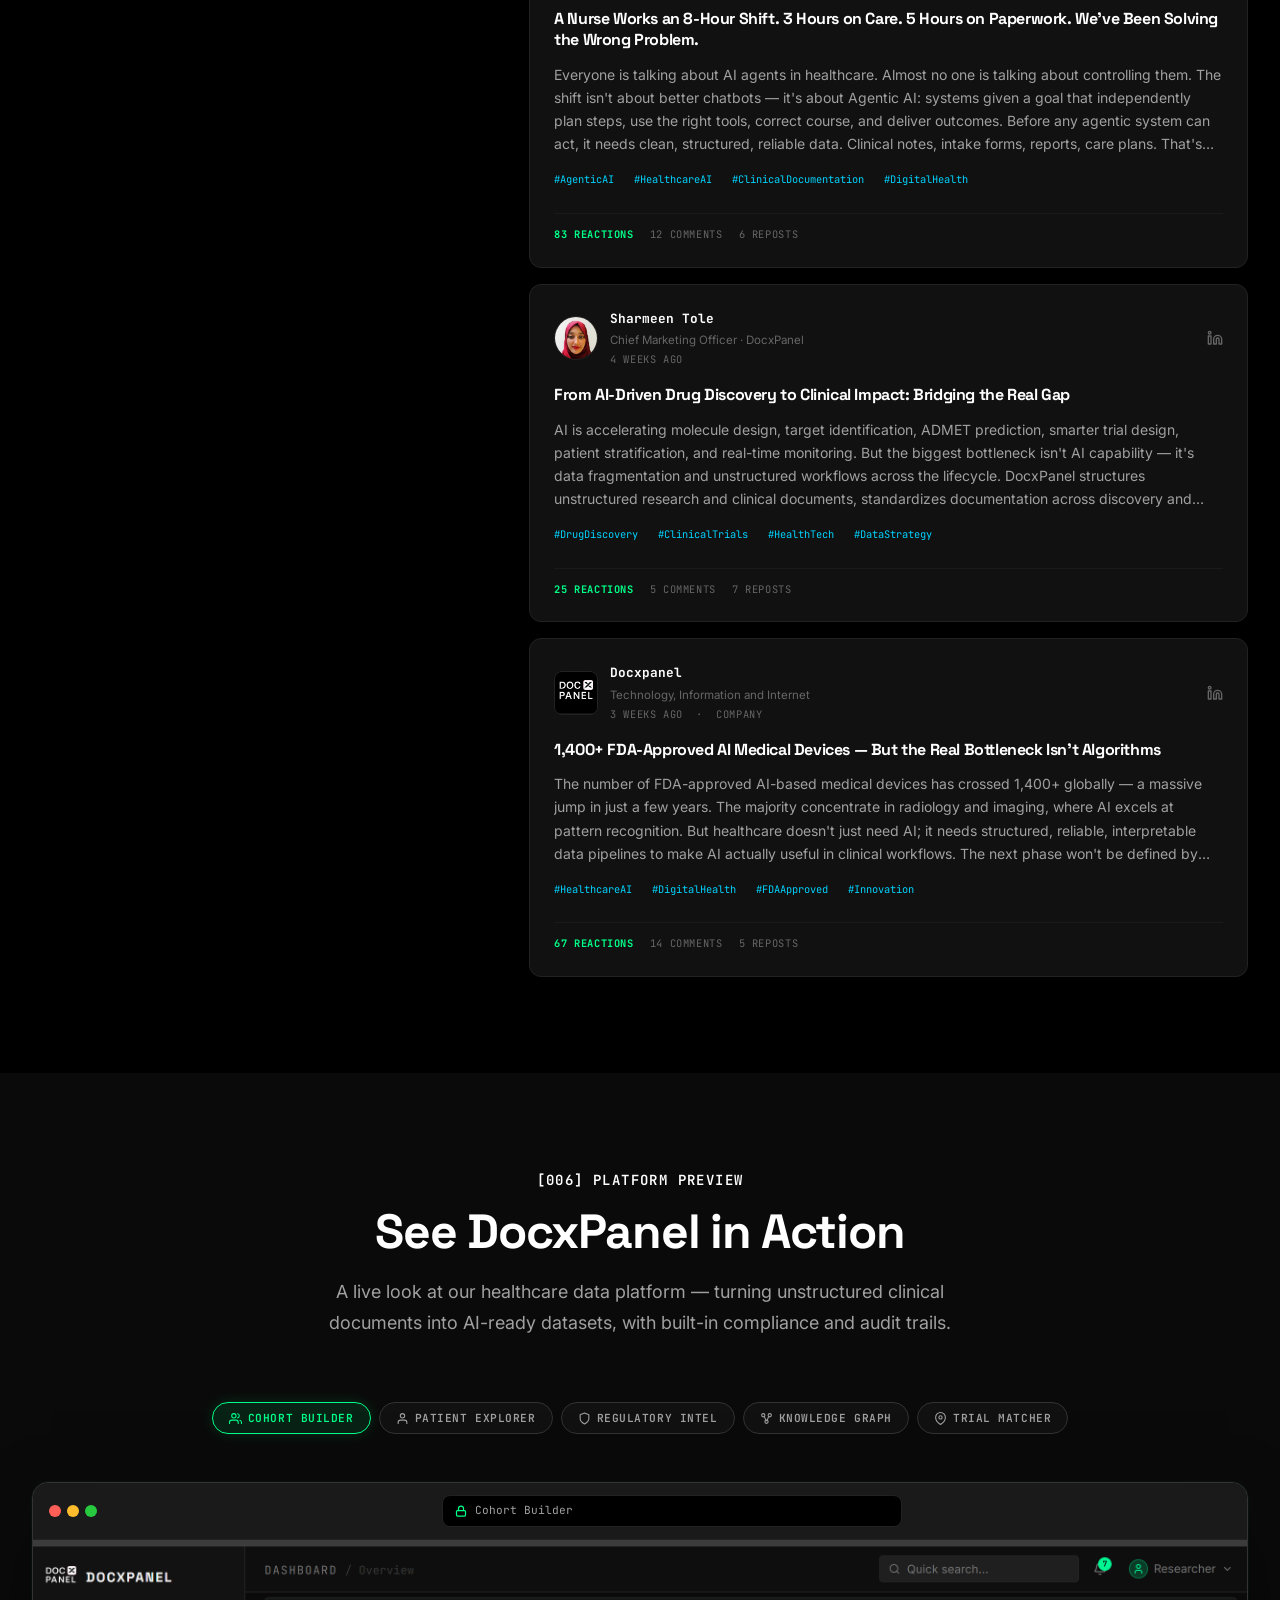
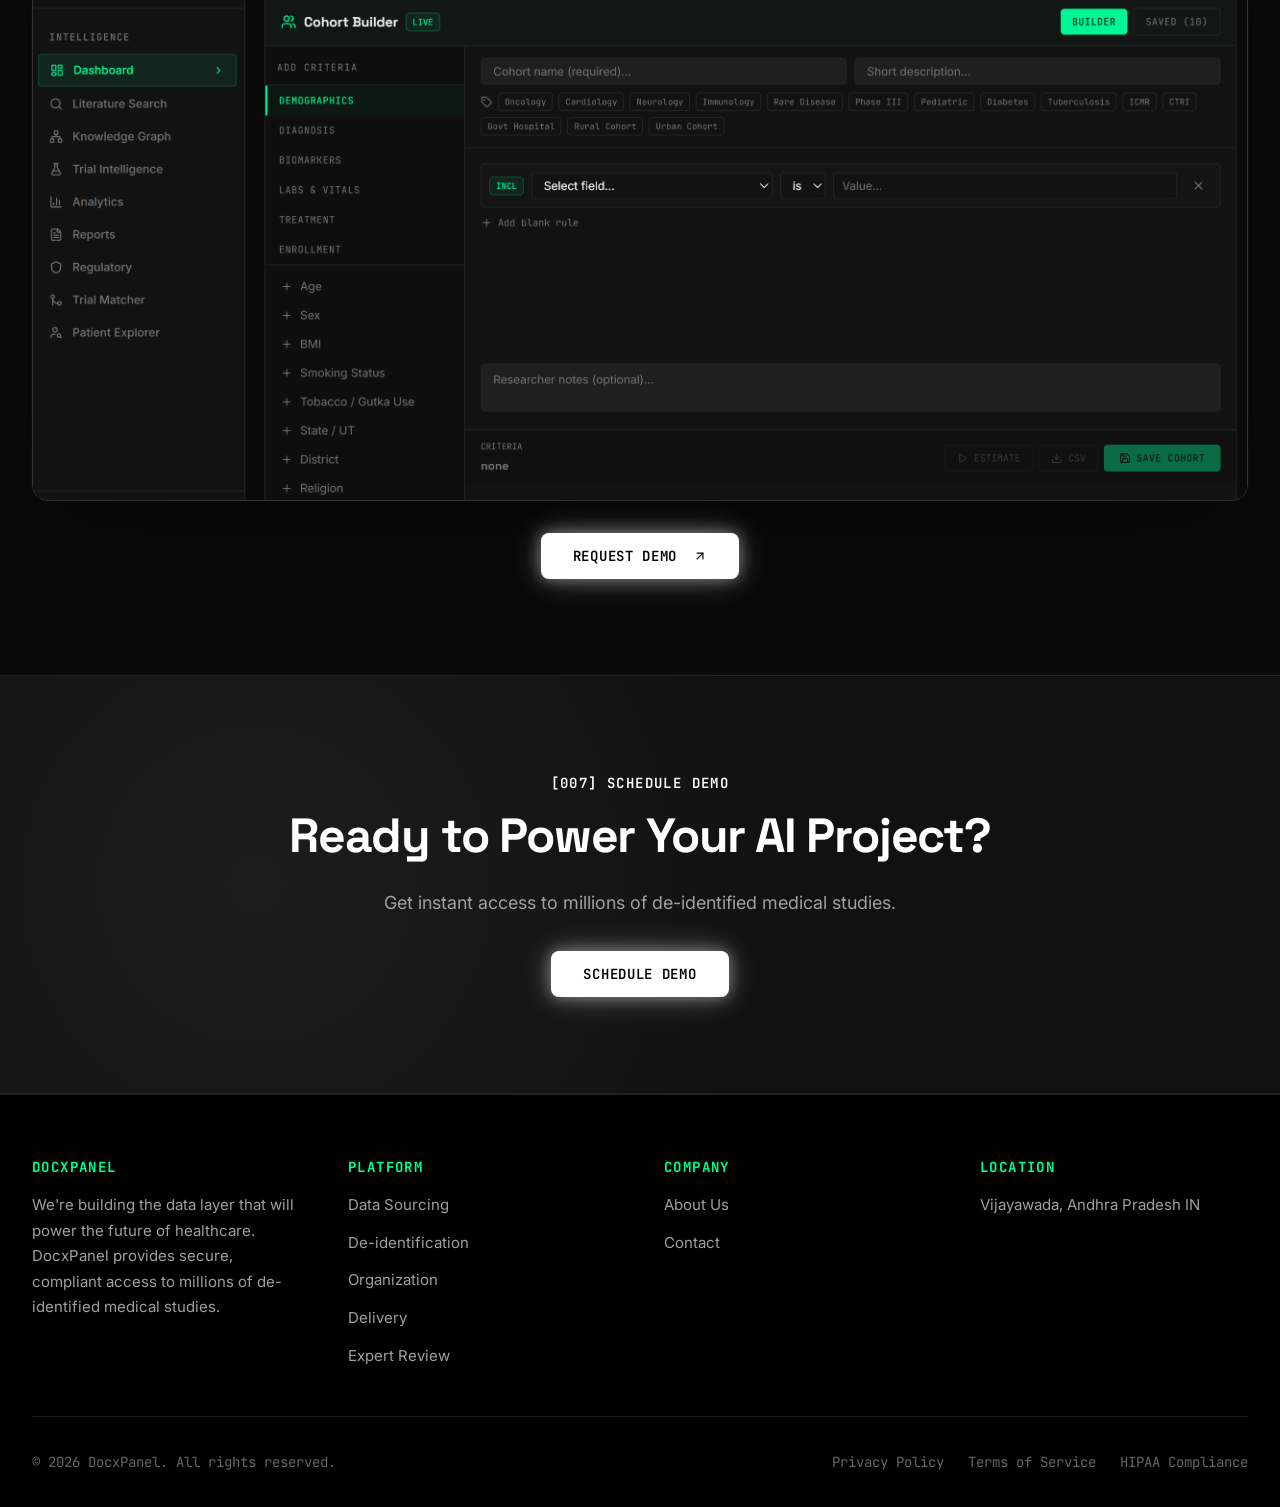
==== commit 8f7d041e: "Fix services section height clipping; enrich How We Work with use cases - Remove height:100vh from #" ====
--- a/index.html
+++ b/index.html
@@ -550,12 +550,7 @@
         }
 
         .section#services {
-            min-height: 100vh;
-            height: 100vh;
-            padding: var(--spacing-8);
-            display: flex;
-            align-items: center;
-            justify-content: center;
+            padding: var(--spacing-16) var(--spacing-8);
             overflow: visible;
             box-sizing: border-box;
             position: relative;
@@ -1151,6 +1146,15 @@
             font-size: 0.875rem;
             color: var(--color-text-secondary);
             line-height: 1.6;
+        }
+
+        .value-usecase {
+            font-size: 0.8rem;
+            color: var(--color-text-tertiary);
+            line-height: 1.65;
+            margin-top: var(--spacing-3);
+            padding-top: var(--spacing-3);
+            border-top: 1px solid var(--color-border-subtle);
         }
 
         /* ===== CTA SECTION ===== */
@@ -1396,7 +1400,7 @@
 
             .section#services {
                 height: auto;
-                min-height: 100vh;
+                min-height: auto;
                 padding: var(--spacing-12) var(--spacing-4);
             }
 
@@ -3402,22 +3406,22 @@
                     </div>
                     <h3 class="value-title">Outcome Driven</h3>
                     <p class="value-subtitle">Results, not decks.</p>
+                    <p class="value-usecase">A pharma team needed a KRAS mutation cohort for an oncology trial. We delivered 2,400 de-identified, annotated patient records in 5 days — cutting their 6-week vendor estimate by 88%. No slide decks. Just data, ready to train.</p>
                 </div>
 
                 <!-- Value 2: Execution Led -->
                 <div class="value-card" data-aos="fade-up" data-aos-delay="100">
                     <div class="value-icon">
                         <div class="value-terminal">
-                            <div class="terminal-line">> aws s3 sync --encrypted AES256</div>
-                            <div class="terminal-line">> hipaa-compliance --verify</div>
-                            <div class="terminal-line" style="color: var(--color-brand-secondary);">✓ PHI data
-                                de-identified...</div>
-                            <div class="terminal-line" style="color: var(--color-brand-secondary);">✓ HIPAA compliant
-                                (verified)</div>
+                            <div class="terminal-line">> docxpanel deid --standard HIPAA</div>
+                            <div class="terminal-line">> annotate --schema ICD-11 --lang hi,en</div>
+                            <div class="terminal-line" style="color: var(--color-brand-secondary);">✓ PHI removed · audit log saved</div>
+                            <div class="terminal-line" style="color: var(--color-brand-secondary);">✓ 50,000 records structured</div>
                         </div>
                     </div>
                     <h3 class="value-title">Execution Led</h3>
                     <p class="value-subtitle">Builders, not advisors.</p>
+                    <p class="value-usecase">A diagnostics startup's AI model stalled due to inconsistent labels. Our annotation team re-labeled 50,000 radiology reports against ICD-11 in 3 weeks, lifting model F1 from 0.71 to 0.89 — without a single strategy workshop.</p>
                 </div>
 
                 <!-- Value 3: Built For Speed -->
@@ -3439,6 +3443,7 @@
                     </div>
                     <h3 class="value-title">Built For Speed</h3>
                     <p class="value-subtitle">Weeks, not quarters.</p>
+                    <p class="value-usecase">A CRO needed CTRI-compliant patient data for a regulatory submission across 6 hospital systems in India. We structured, de-identified, and compliance-mapped 8,000 records in under 4 weeks — from contract to delivery.</p>
                 </div>
 
                 <!-- Value 4: Boutique -->
@@ -3451,6 +3456,7 @@
                     </div>
                     <h3 class="value-title">Boutique</h3>
                     <p class="value-subtitle">Senior attention only.</p>
+                    <p class="value-usecase">A hospital network needed a DPDP-aligned data governance framework before onboarding an AI vendor. Our founding clinical and technical leads designed it end-to-end alongside their team — no account managers, no handoffs.</p>
                 </div>
             </div>
         </div>
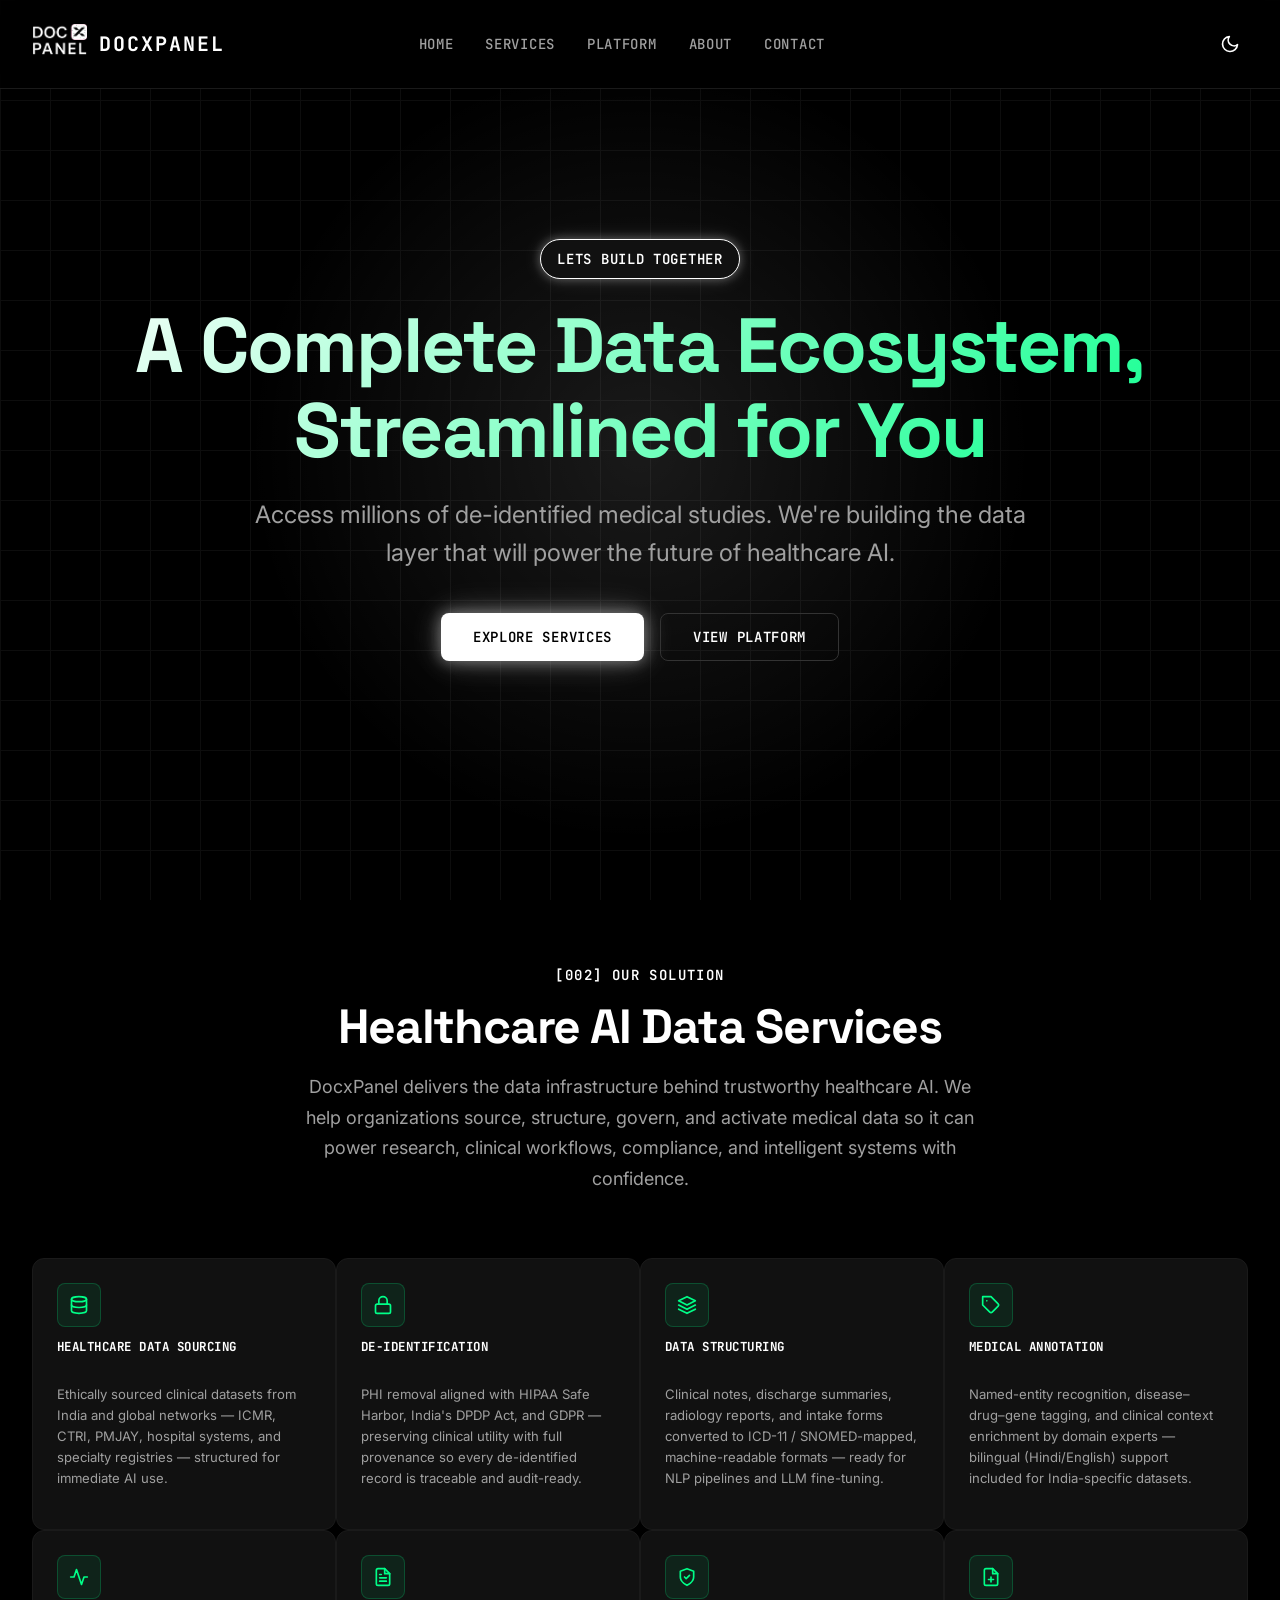
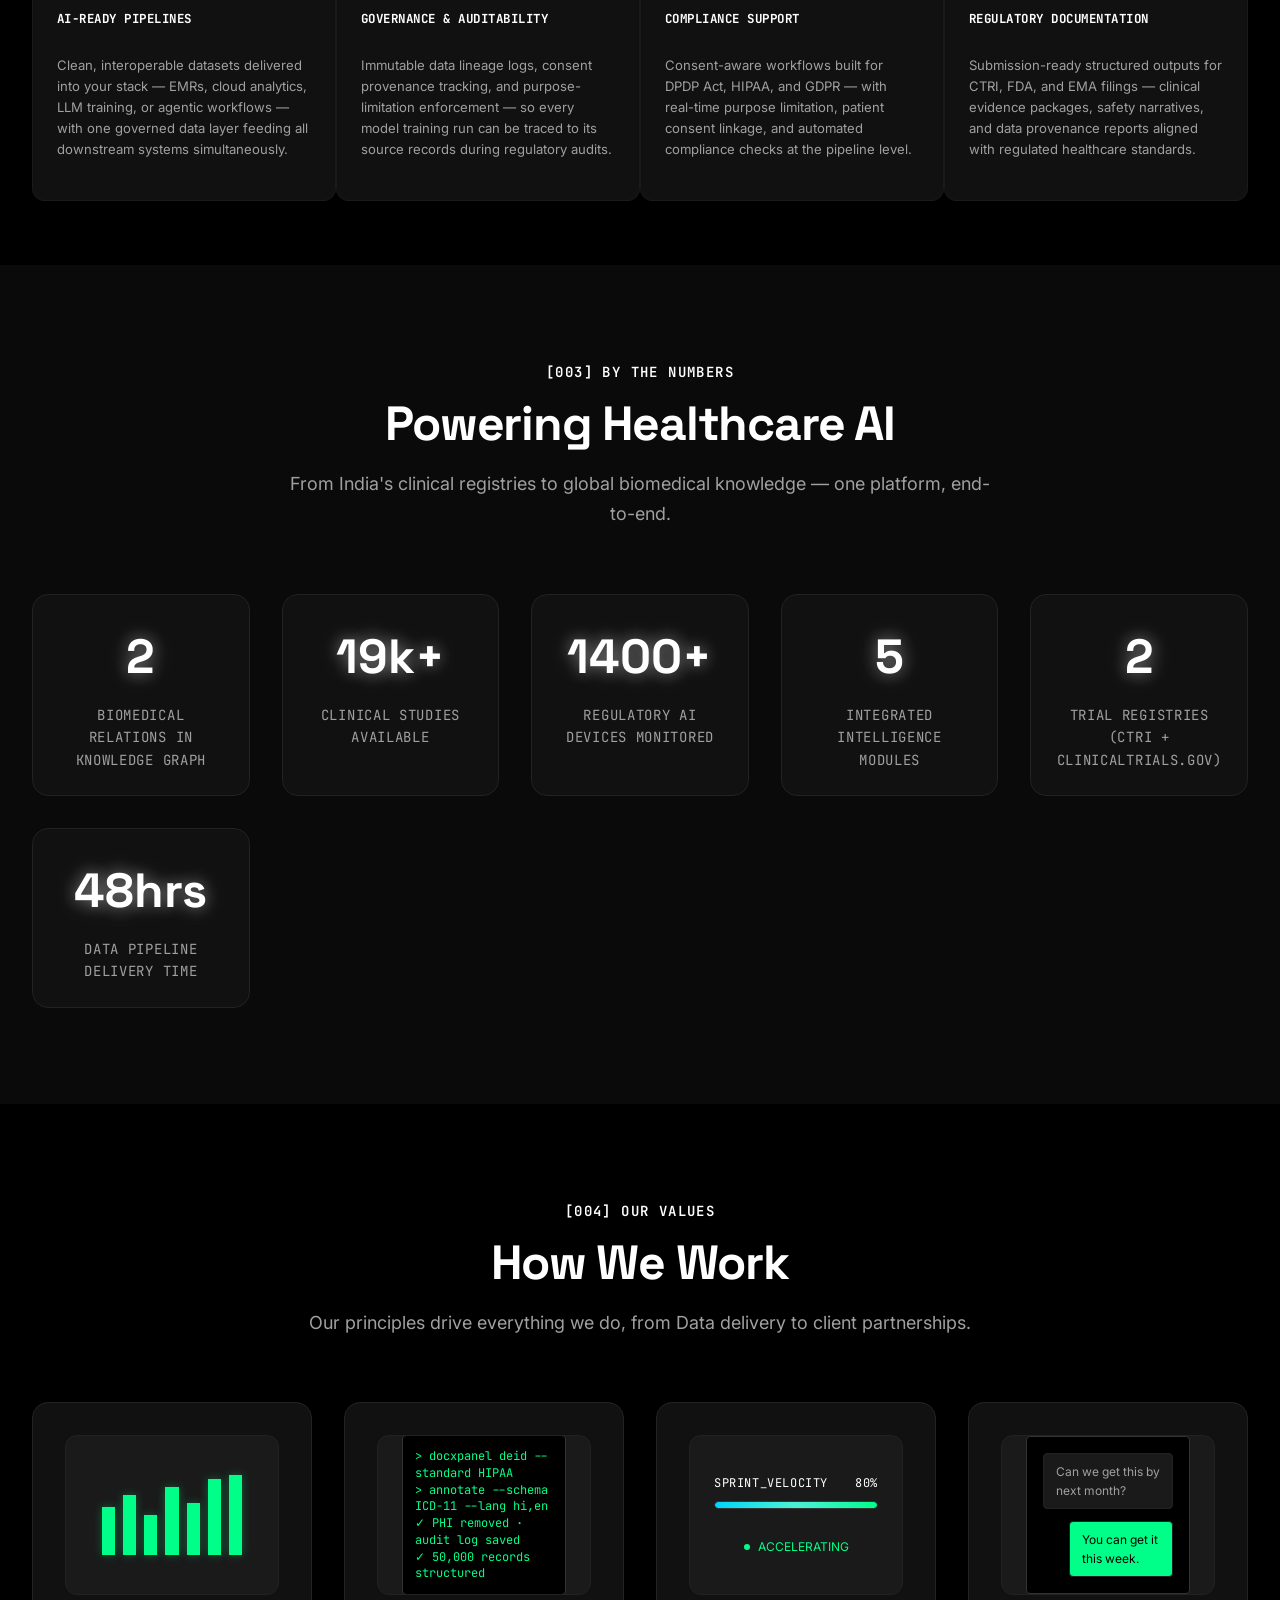
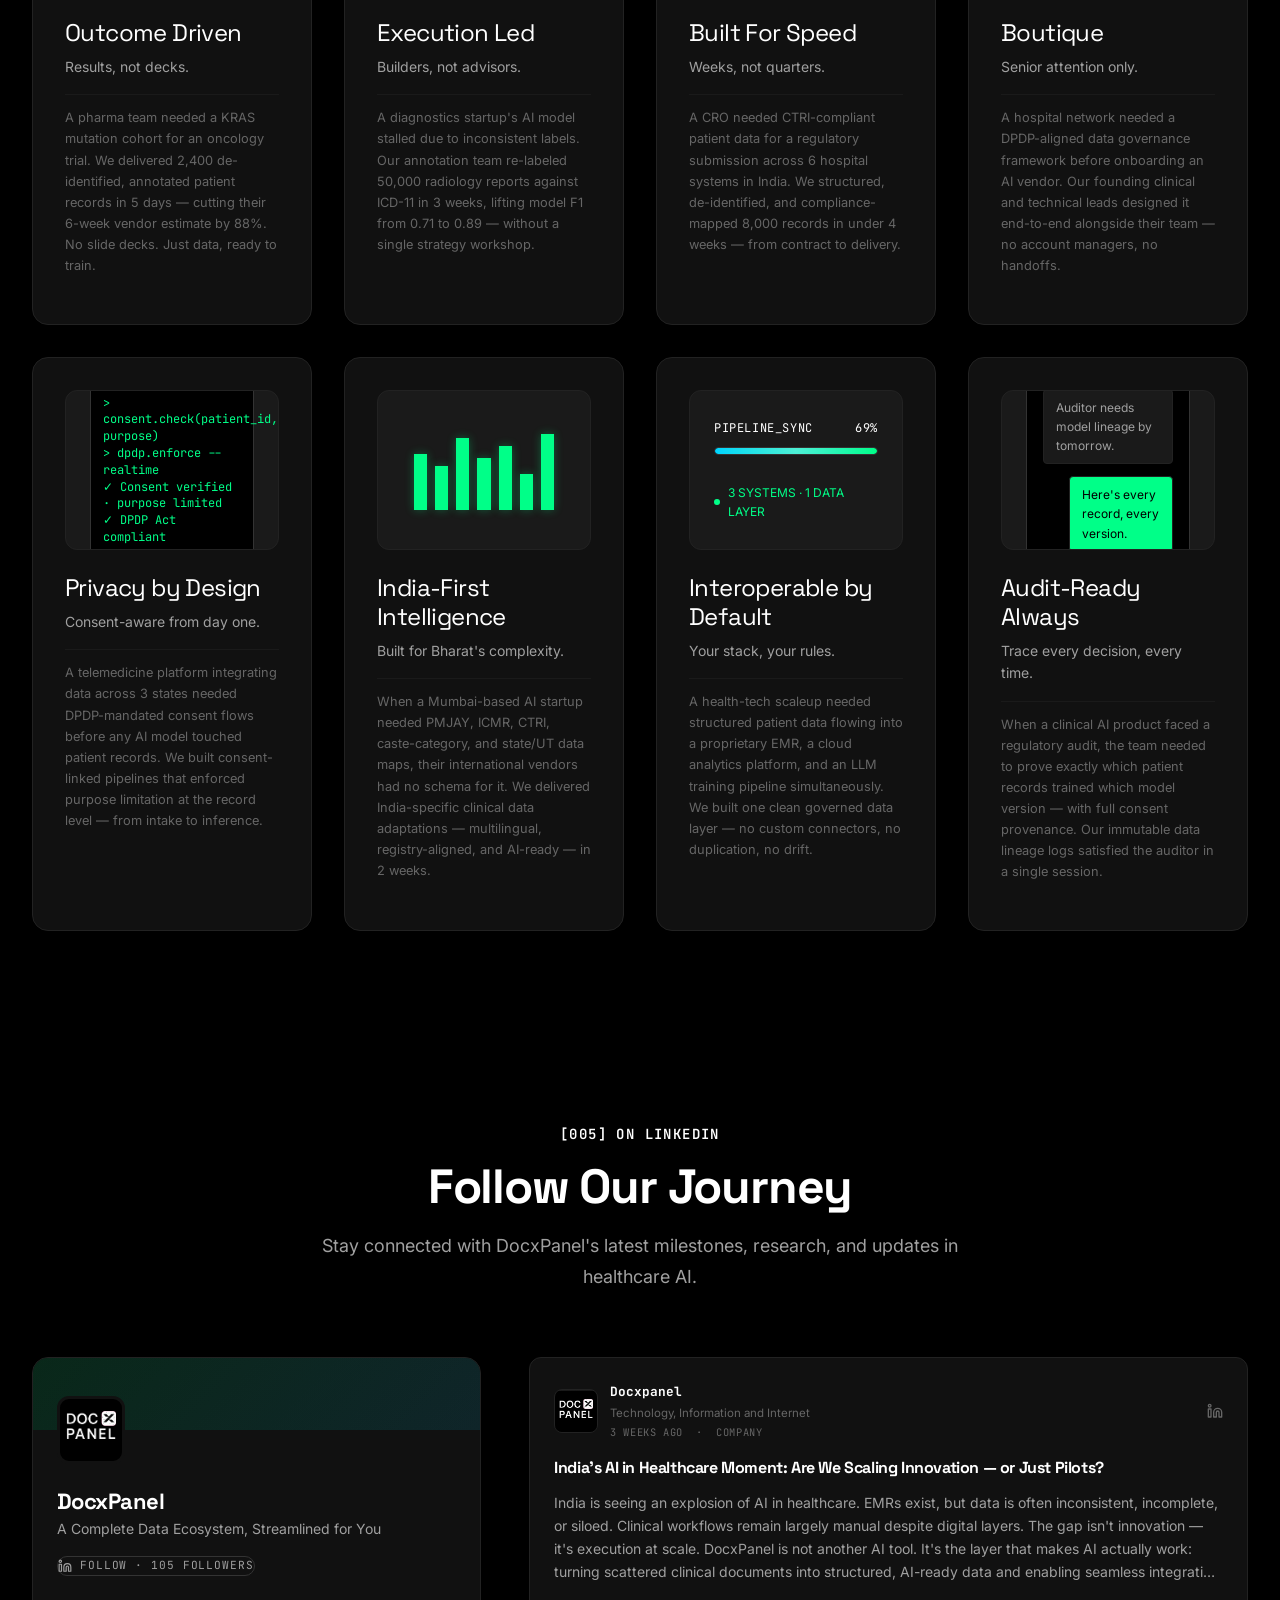
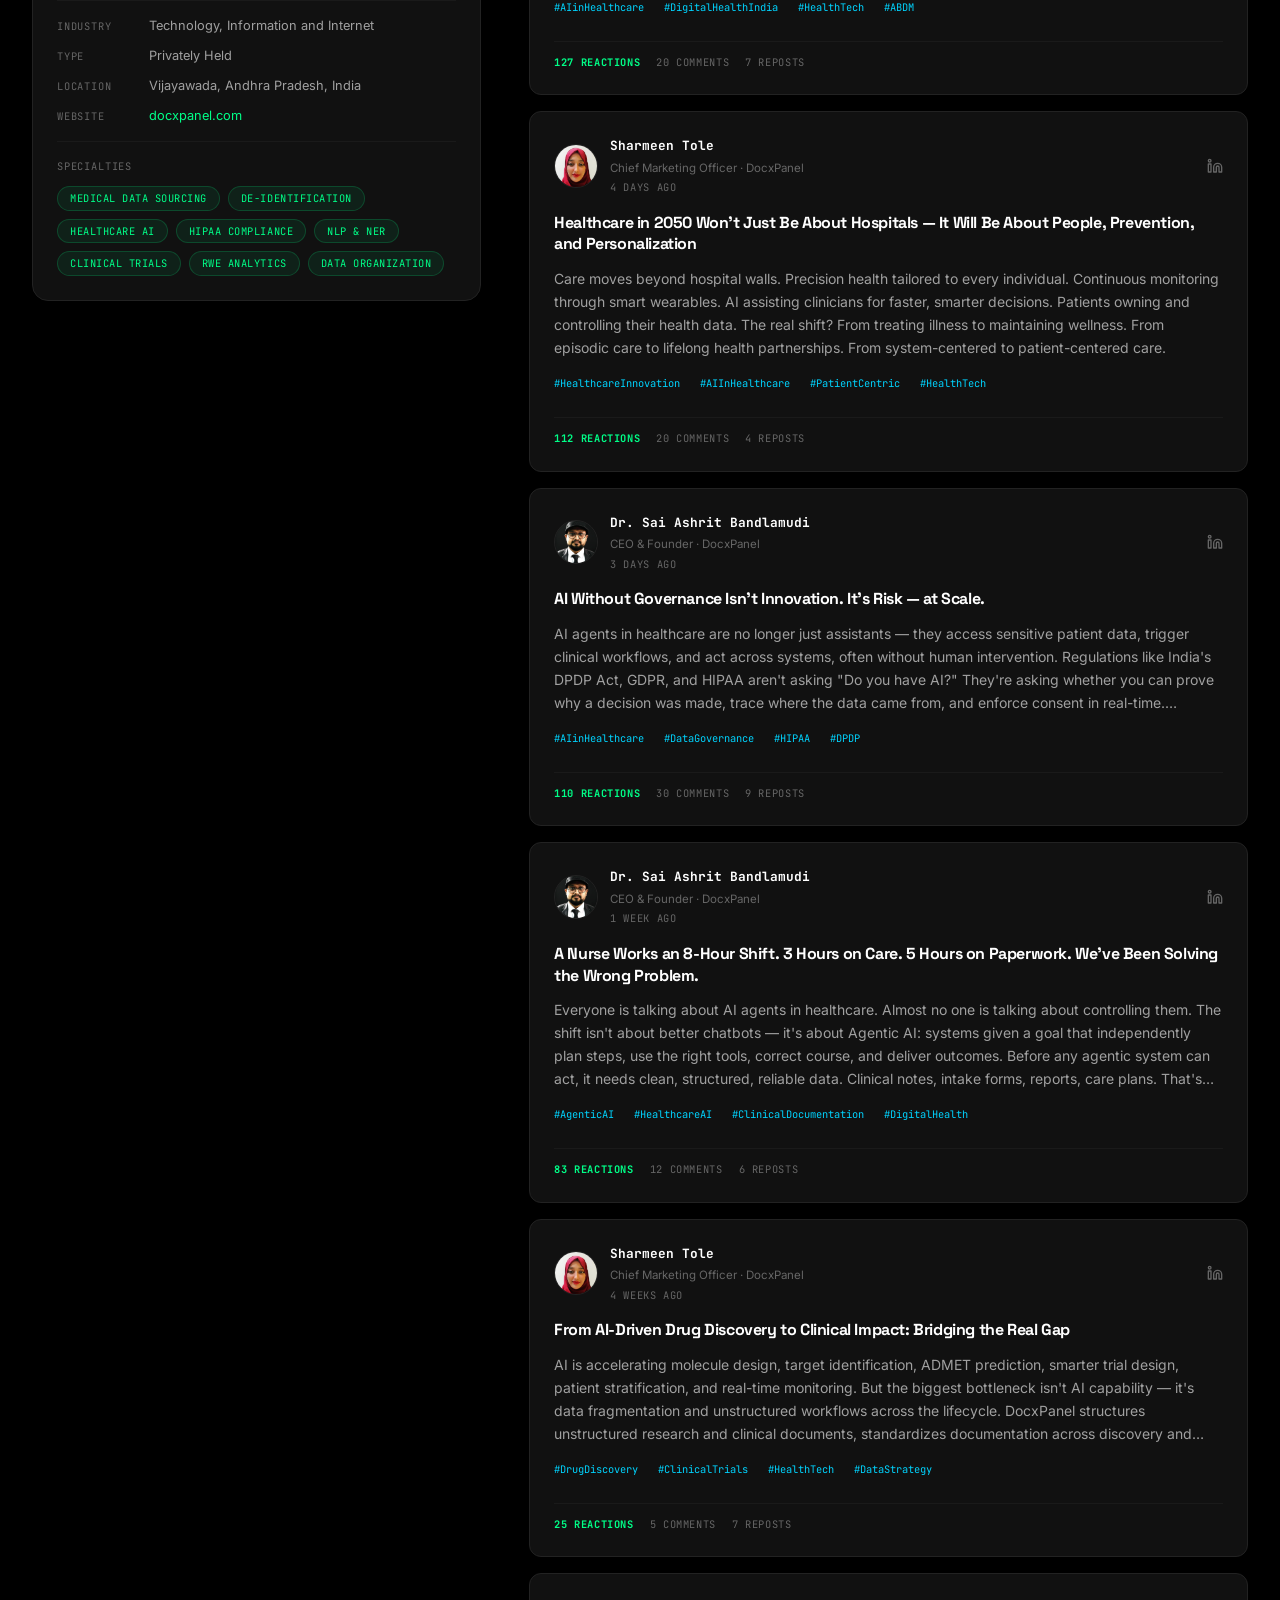
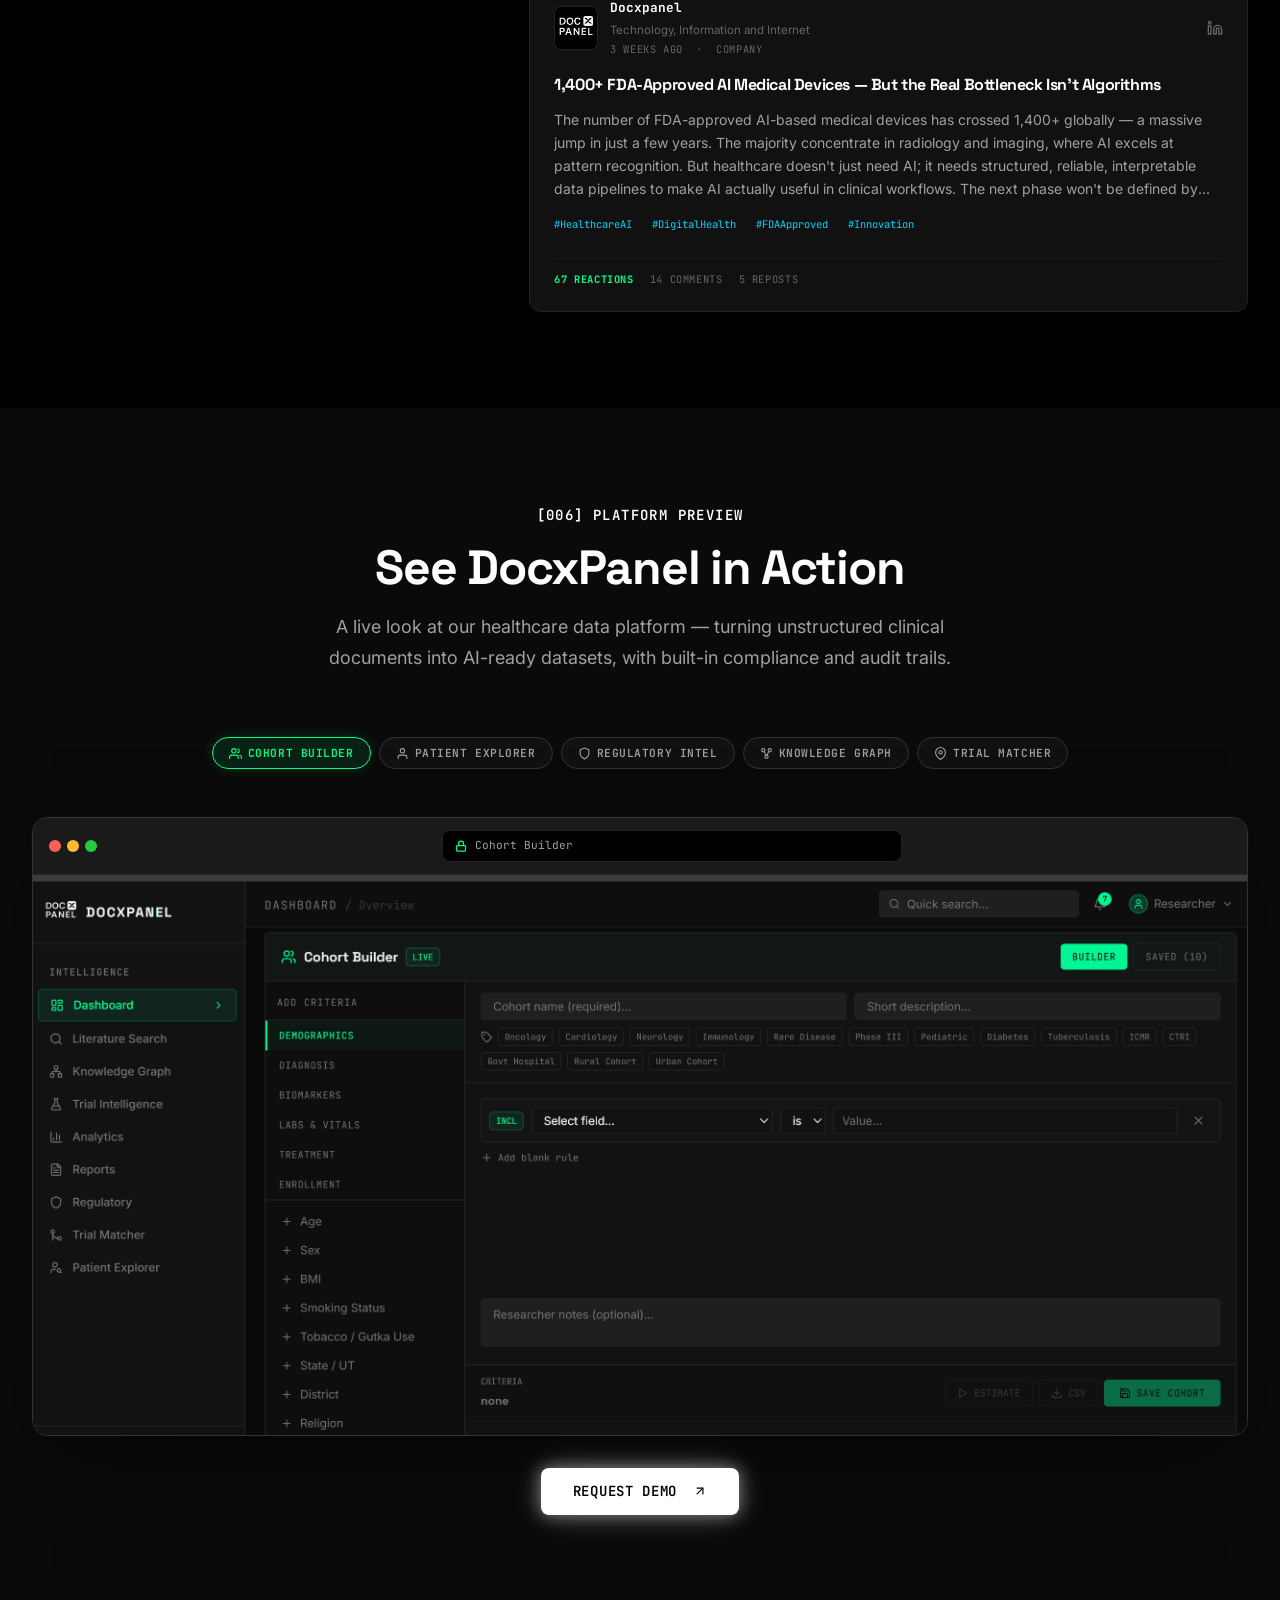
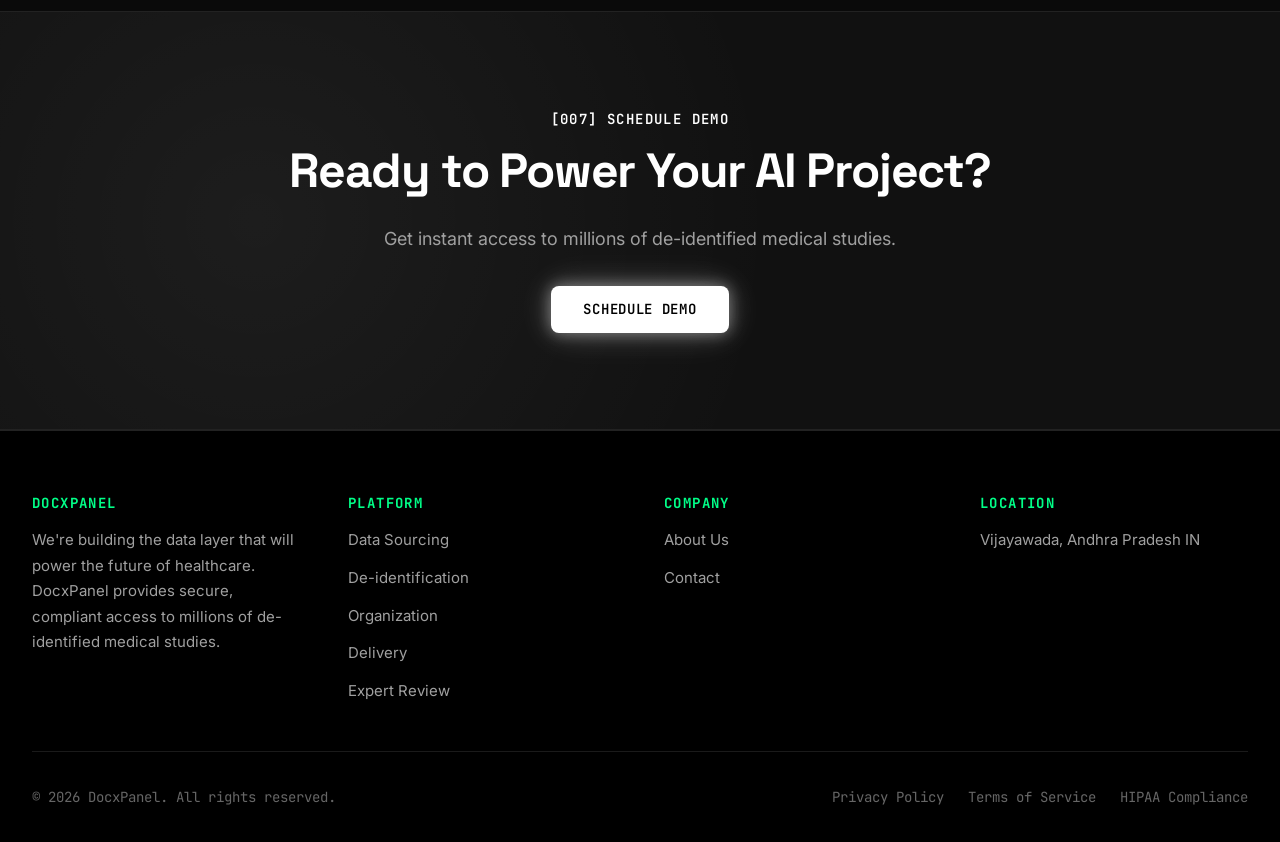
==== commit c70f1603: "Update [002][003][004] with platform-accurate content; add 4 more How We Work cards [002] OUR SOLUTI" ====
--- a/index.html
+++ b/index.html
@@ -3267,7 +3267,7 @@
                         </svg>
                     </div>
                     <h3 class="svc-title">Healthcare Data Sourcing</h3>
-                    <p class="svc-desc">Secure access to high-value, ethically sourced medical datasets for AI, research, and innovation.</p>
+                    <p class="svc-desc">Ethically sourced clinical datasets from India and global networks — ICMR, CTRI, PMJAY, hospital systems, and specialty registries — structured for immediate AI use.</p>
                 </div>
 
                 <div class="svc-card" data-aos="fade-up" data-aos-delay="60">
@@ -3277,7 +3277,7 @@
                         </svg>
                     </div>
                     <h3 class="svc-title">De-identification</h3>
-                    <p class="svc-desc">Advanced privacy protection that removes PHI while preserving data usefulness for downstream AI and research.</p>
+                    <p class="svc-desc">PHI removal aligned with HIPAA Safe Harbor, India's DPDP Act, and GDPR — preserving clinical utility with full provenance so every de-identified record is traceable and audit-ready.</p>
                 </div>
 
                 <div class="svc-card" data-aos="fade-up" data-aos-delay="120">
@@ -3287,7 +3287,7 @@
                         </svg>
                     </div>
                     <h3 class="svc-title">Data Structuring</h3>
-                    <p class="svc-desc">Conversion of unstructured clinical documents into standardized, machine-readable formats ready for AI consumption.</p>
+                    <p class="svc-desc">Clinical notes, discharge summaries, radiology reports, and intake forms converted to ICD-11 / SNOMED-mapped, machine-readable formats — ready for NLP pipelines and LLM fine-tuning.</p>
                 </div>
 
                 <div class="svc-card" data-aos="fade-up" data-aos-delay="180">
@@ -3297,7 +3297,7 @@
                         </svg>
                     </div>
                     <h3 class="svc-title">Medical Annotation</h3>
-                    <p class="svc-desc">Expert labeling and enrichment that gives healthcare data the clinical context AI systems need to learn accurately.</p>
+                    <p class="svc-desc">Named-entity recognition, disease–drug–gene tagging, and clinical context enrichment by domain experts — bilingual (Hindi/English) support included for India-specific datasets.</p>
                 </div>
 
                 <div class="svc-card" data-aos="fade-up" data-aos-delay="240">
@@ -3307,7 +3307,7 @@
                         </svg>
                     </div>
                     <h3 class="svc-title">AI-Ready Pipelines</h3>
-                    <p class="svc-desc">Preparation and delivery of clean, interoperable datasets for analytics, models, and agentic healthcare workflows.</p>
+                    <p class="svc-desc">Clean, interoperable datasets delivered into your stack — EMRs, cloud analytics, LLM training, or agentic workflows — with one governed data layer feeding all downstream systems simultaneously.</p>
                 </div>
 
                 <div class="svc-card" data-aos="fade-up" data-aos-delay="300">
@@ -3317,7 +3317,7 @@
                         </svg>
                     </div>
                     <h3 class="svc-title">Governance &amp; Auditability</h3>
-                    <p class="svc-desc">Traceability, immutable logs, and documentation frameworks for accountable AI and clinical operations.</p>
+                    <p class="svc-desc">Immutable data lineage logs, consent provenance tracking, and purpose-limitation enforcement — so every model training run can be traced to its source records during regulatory audits.</p>
                 </div>
 
                 <div class="svc-card" data-aos="fade-up" data-aos-delay="360">
@@ -3327,7 +3327,7 @@
                         </svg>
                     </div>
                     <h3 class="svc-title">Compliance Support</h3>
-                    <p class="svc-desc">Consent-aware, privacy-first workflows aligned with healthcare regulations and data governance requirements.</p>
+                    <p class="svc-desc">Consent-aware workflows built for DPDP Act, HIPAA, and GDPR — with real-time purpose limitation, patient consent linkage, and automated compliance checks at the pipeline level.</p>
                 </div>
 
                 <div class="svc-card" data-aos="fade-up" data-aos-delay="420">
@@ -3337,7 +3337,7 @@
                         </svg>
                     </div>
                     <h3 class="svc-title">Regulatory Documentation</h3>
-                    <p class="svc-desc">Structured, submission-ready outputs for research, compliance, and regulated healthcare environments.</p>
+                    <p class="svc-desc">Submission-ready structured outputs for CTRI, FDA, and EMA filings — clinical evidence packages, safety narratives, and data provenance reports aligned with regulated healthcare standards.</p>
                 </div>
 
             </div>
@@ -3351,29 +3351,39 @@
                 <div class="section-label">[003] BY THE NUMBERS</div>
                 <h2 class="section-title">Powering Healthcare AI</h2>
                 <p class="section-description">
-                    Trusted by leading AI developers and healthcare organizations worldwide.
+                    From India's clinical registries to global biomedical knowledge — one platform, end-to-end.
                 </p>
             </div>
 
             <div class="stats-grid">
                 <div class="stat-card" data-aos="fade-up" data-aos-delay="0">
+                    <div class="stat-number">2.8B</div>
+                    <div class="stat-label">Biomedical Relations in Knowledge Graph</div>
+                </div>
+
+                <div class="stat-card" data-aos="fade-up" data-aos-delay="80">
                     <div class="stat-number">19k+</div>
-                    <div class="stat-label">Studies Available</div>
+                    <div class="stat-label">Clinical Studies Available</div>
                 </div>
 
-                <div class="stat-card" data-aos="fade-up" data-aos-delay="100">
-                    <div class="stat-number">2k</div>
-                    <div class="stat-label">Studies Delivered</div>
+                <div class="stat-card" data-aos="fade-up" data-aos-delay="160">
+                    <div class="stat-number">1,400+</div>
+                    <div class="stat-label">Regulatory AI Devices Monitored</div>
                 </div>
 
-                <div class="stat-card" data-aos="fade-up" data-aos-delay="200">
-                    <div class="stat-number">100k</div>
-                    <div class="stat-label">AI Customers</div>
+                <div class="stat-card" data-aos="fade-up" data-aos-delay="240">
+                    <div class="stat-number">5</div>
+                    <div class="stat-label">Integrated Intelligence Modules</div>
                 </div>
 
-                <div class="stat-card" data-aos="fade-up" data-aos-delay="300">
-                    <div class="stat-number">48hrs</div>
-                    <div class="stat-label">Delivery Time</div>
+                <div class="stat-card" data-aos="fade-up" data-aos-delay="320">
+                    <div class="stat-number">2</div>
+                    <div class="stat-label">Trial Registries (CTRI + ClinicalTrials.gov)</div>
+                </div>
+
+                <div class="stat-card" data-aos="fade-up" data-aos-delay="400">
+                    <div class="stat-number">&lt;48hrs</div>
+                    <div class="stat-label">Data Pipeline Delivery Time</div>
                 </div>
             </div>
         </div>
@@ -3457,6 +3467,74 @@
                     <h3 class="value-title">Boutique</h3>
                     <p class="value-subtitle">Senior attention only.</p>
                     <p class="value-usecase">A hospital network needed a DPDP-aligned data governance framework before onboarding an AI vendor. Our founding clinical and technical leads designed it end-to-end alongside their team — no account managers, no handoffs.</p>
+                </div>
+
+                <!-- Value 5: Privacy by Design -->
+                <div class="value-card" data-aos="fade-up" data-aos-delay="0">
+                    <div class="value-icon">
+                        <div class="value-terminal">
+                            <div class="terminal-line">> consent.check(patient_id, purpose)</div>
+                            <div class="terminal-line">> dpdp.enforce --realtime</div>
+                            <div class="terminal-line" style="color: var(--color-brand-secondary);">✓ Consent verified · purpose limited</div>
+                            <div class="terminal-line" style="color: var(--color-brand-secondary);">✓ DPDP Act compliant</div>
+                        </div>
+                    </div>
+                    <h3 class="value-title">Privacy by Design</h3>
+                    <p class="value-subtitle">Consent-aware from day one.</p>
+                    <p class="value-usecase">A telemedicine platform integrating data across 3 states needed DPDP-mandated consent flows before any AI model touched patient records. We built consent-linked pipelines that enforced purpose limitation at the record level — from intake to inference.</p>
+                </div>
+
+                <!-- Value 6: India-First Intelligence -->
+                <div class="value-card" data-aos="fade-up" data-aos-delay="100">
+                    <div class="value-icon">
+                        <div class="value-chart">
+                            <div class="chart-bar" data-height="70"></div>
+                            <div class="chart-bar" data-height="55"></div>
+                            <div class="chart-bar" data-height="90"></div>
+                            <div class="chart-bar" data-height="65"></div>
+                            <div class="chart-bar" data-height="80"></div>
+                            <div class="chart-bar" data-height="45"></div>
+                            <div class="chart-bar" data-height="95"></div>
+                        </div>
+                    </div>
+                    <h3 class="value-title">India-First Intelligence</h3>
+                    <p class="value-subtitle">Built for Bharat's complexity.</p>
+                    <p class="value-usecase">When a Mumbai-based AI startup needed PMJAY, ICMR, CTRI, caste-category, and state/UT data maps, their international vendors had no schema for it. We delivered India-specific clinical data adaptations — multilingual, registry-aligned, and AI-ready — in 2 weeks.</p>
+                </div>
+
+                <!-- Value 7: Interoperable by Default -->
+                <div class="value-card" data-aos="fade-up" data-aos-delay="200">
+                    <div class="value-icon">
+                        <div class="value-progress">
+                            <div class="progress-label">
+                                <span>PIPELINE_SYNC</span>
+                                <span class="velocity-value">0%</span>
+                            </div>
+                            <div class="progress-track">
+                                <div class="progress-fill-animated" data-progress="100"></div>
+                            </div>
+                        </div>
+                        <div class="progress-status">
+                            <span class="status-dot"></span>
+                            <span>3 SYSTEMS · 1 DATA LAYER</span>
+                        </div>
+                    </div>
+                    <h3 class="value-title">Interoperable by Default</h3>
+                    <p class="value-subtitle">Your stack, your rules.</p>
+                    <p class="value-usecase">A health-tech scaleup needed structured patient data flowing into a proprietary EMR, a cloud analytics platform, and an LLM training pipeline simultaneously. We built one clean governed data layer — no custom connectors, no duplication, no drift.</p>
+                </div>
+
+                <!-- Value 8: Audit-Ready Always -->
+                <div class="value-card" data-aos="fade-up" data-aos-delay="300">
+                    <div class="value-icon">
+                        <div class="value-chat">
+                            <div class="chat-bubble">Auditor needs model lineage by tomorrow.</div>
+                            <div class="chat-bubble reply">Here's every record, every version.</div>
+                        </div>
+                    </div>
+                    <h3 class="value-title">Audit-Ready Always</h3>
+                    <p class="value-subtitle">Trace every decision, every time.</p>
+                    <p class="value-usecase">When a clinical AI product faced a regulatory audit, the team needed to prove exactly which patient records trained which model version — with full consent provenance. Our immutable data lineage logs satisfied the auditor in a single session.</p>
                 </div>
             </div>
         </div>
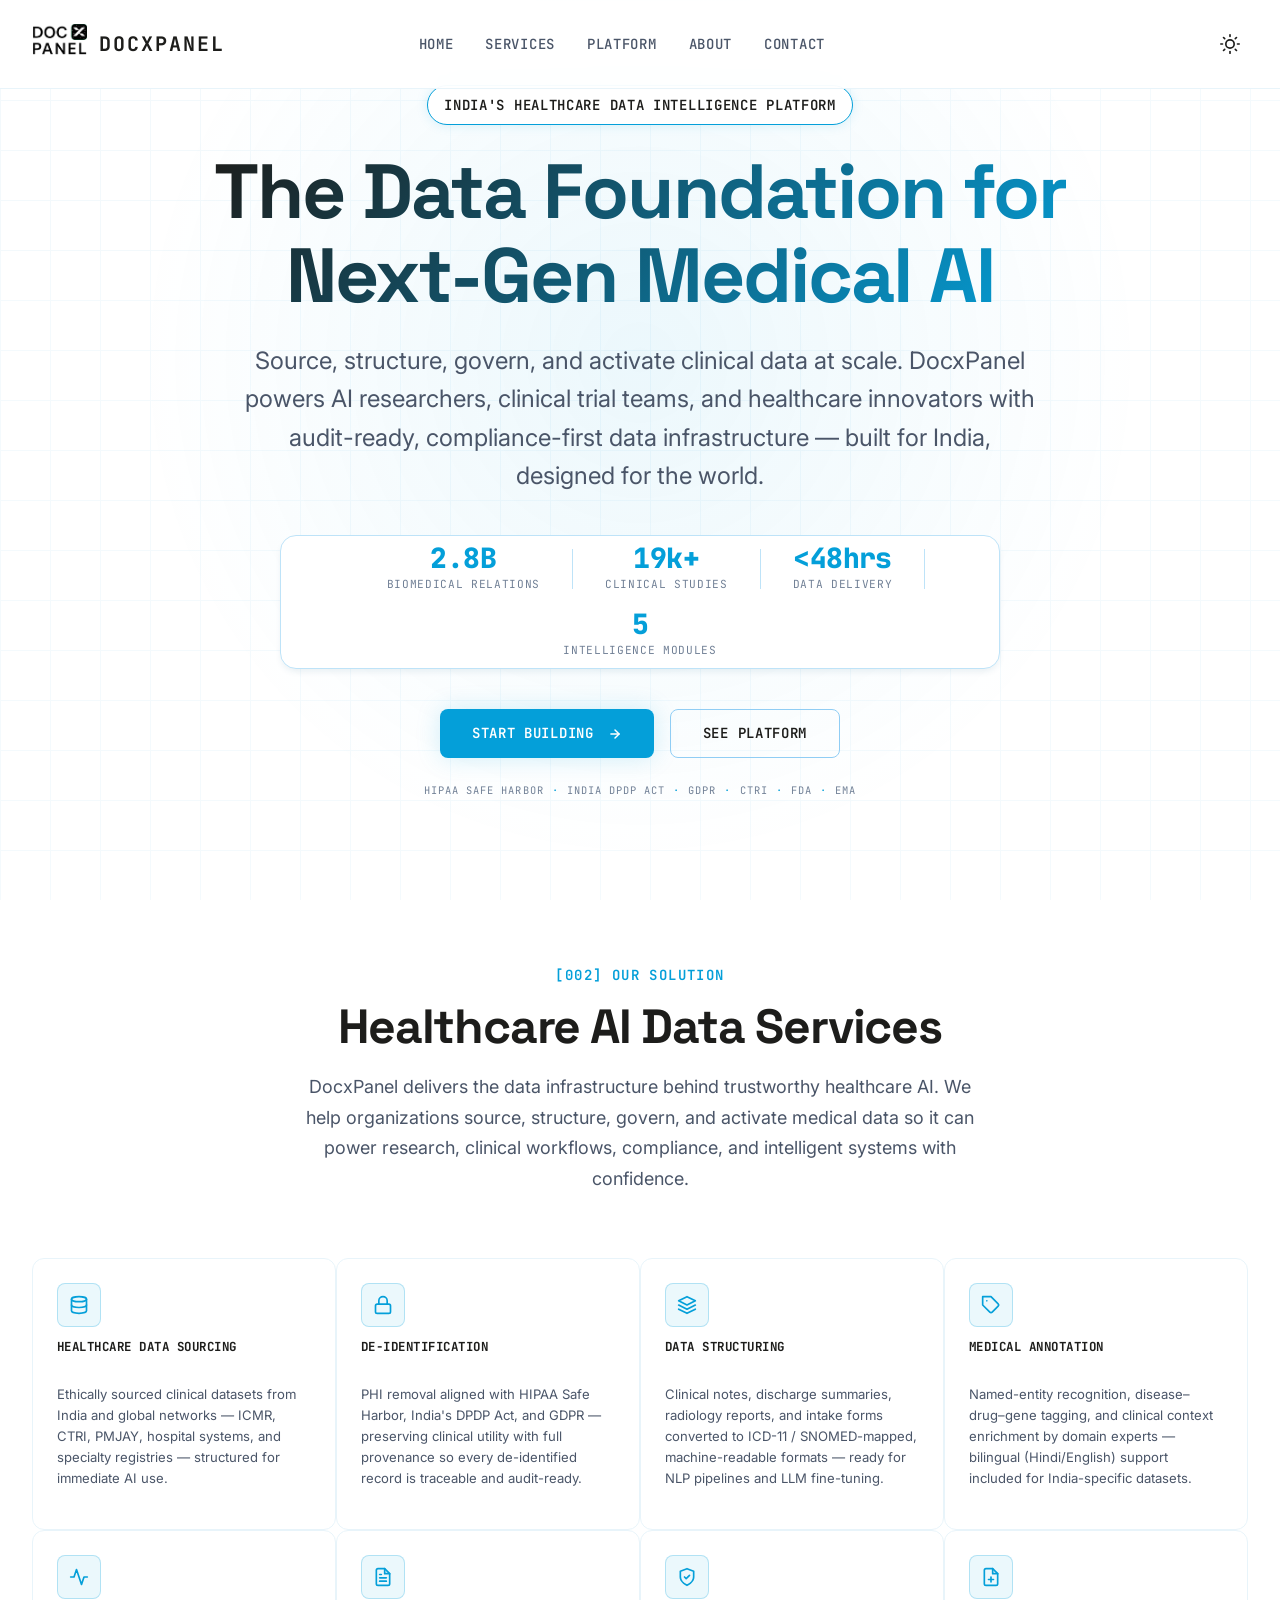
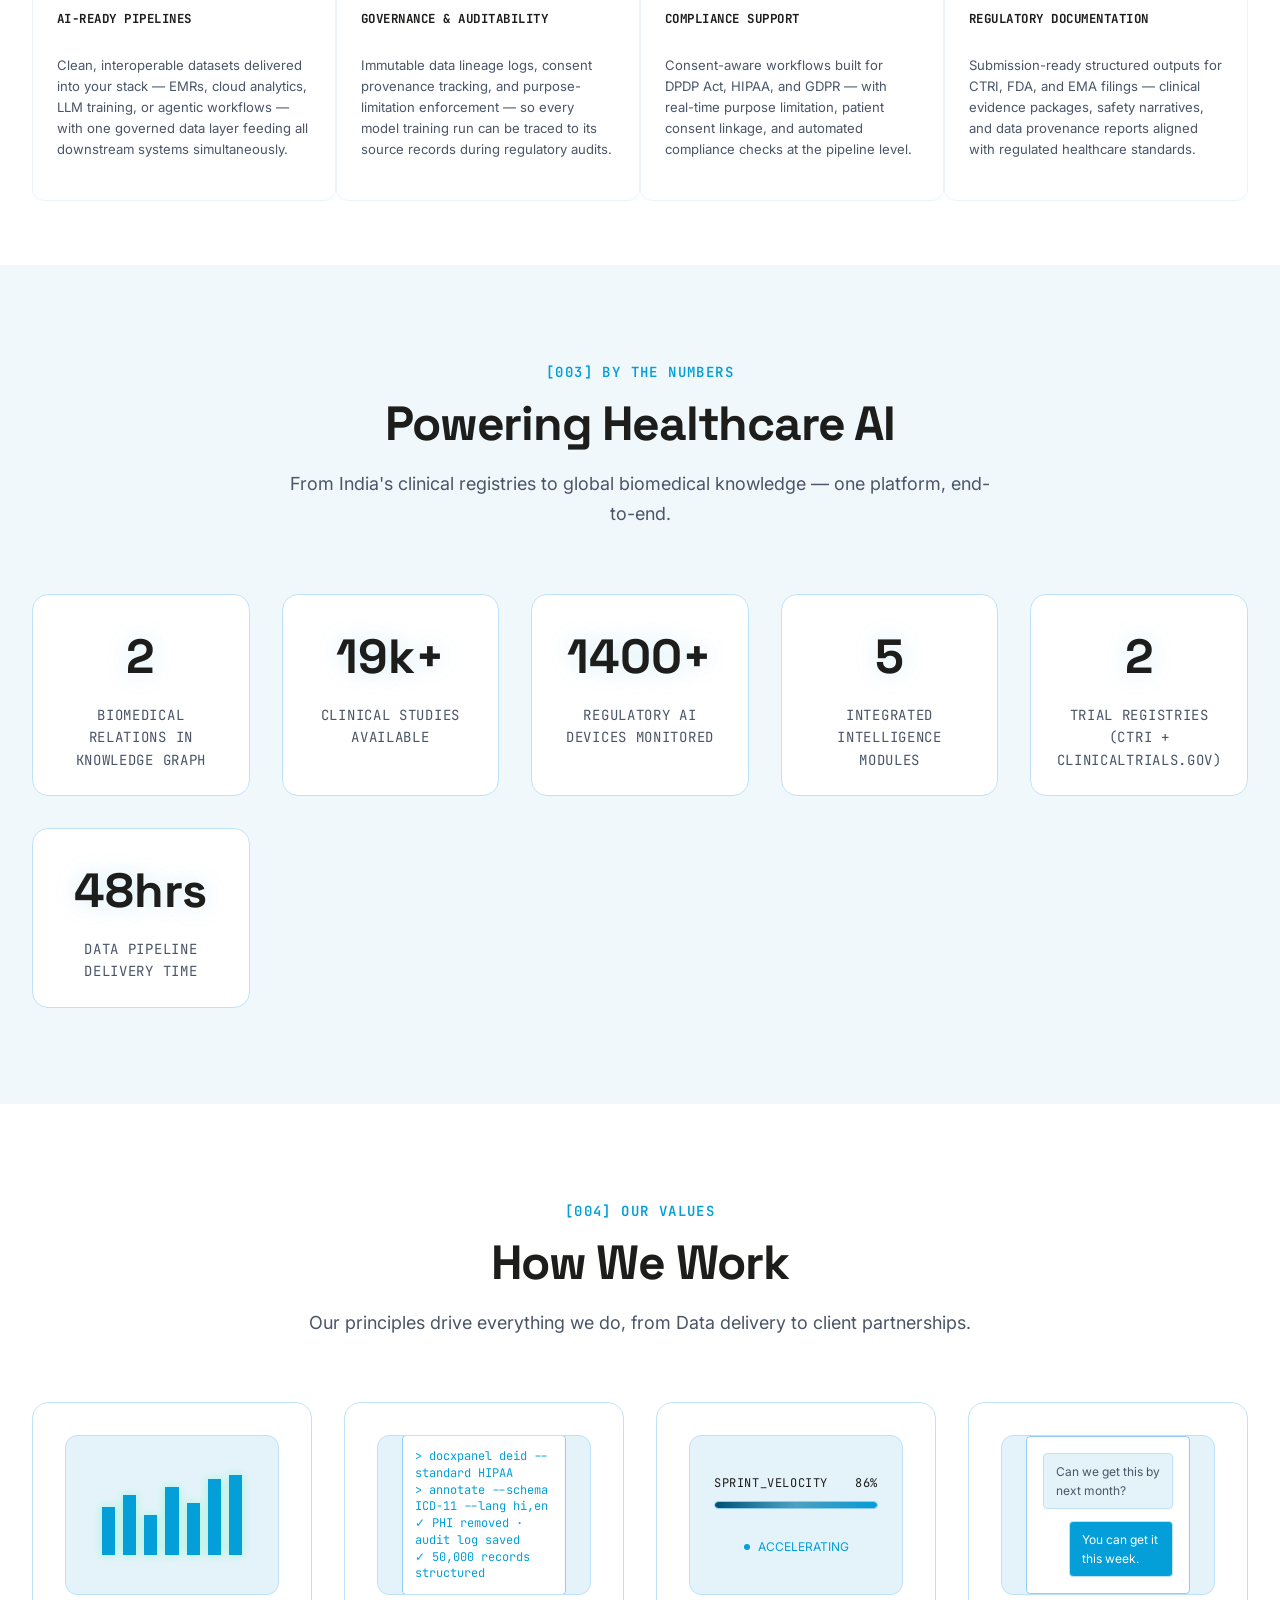
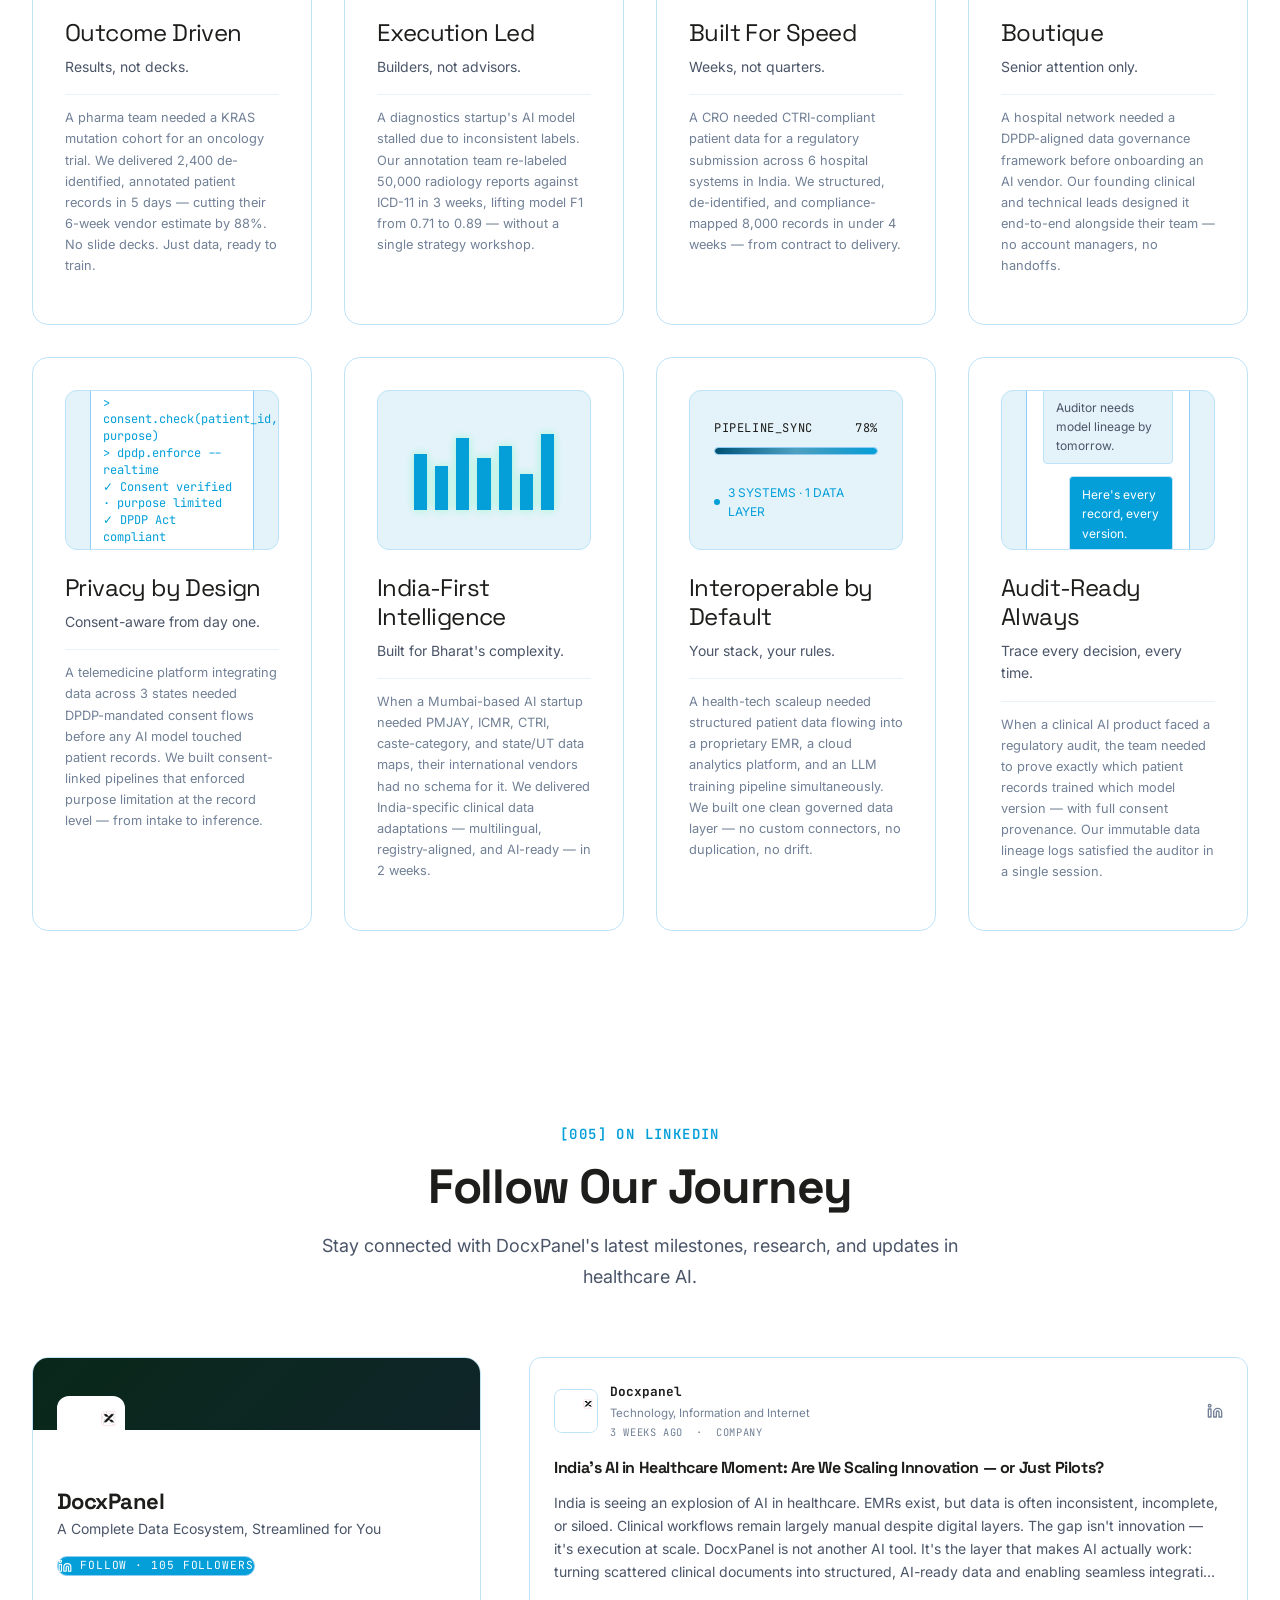
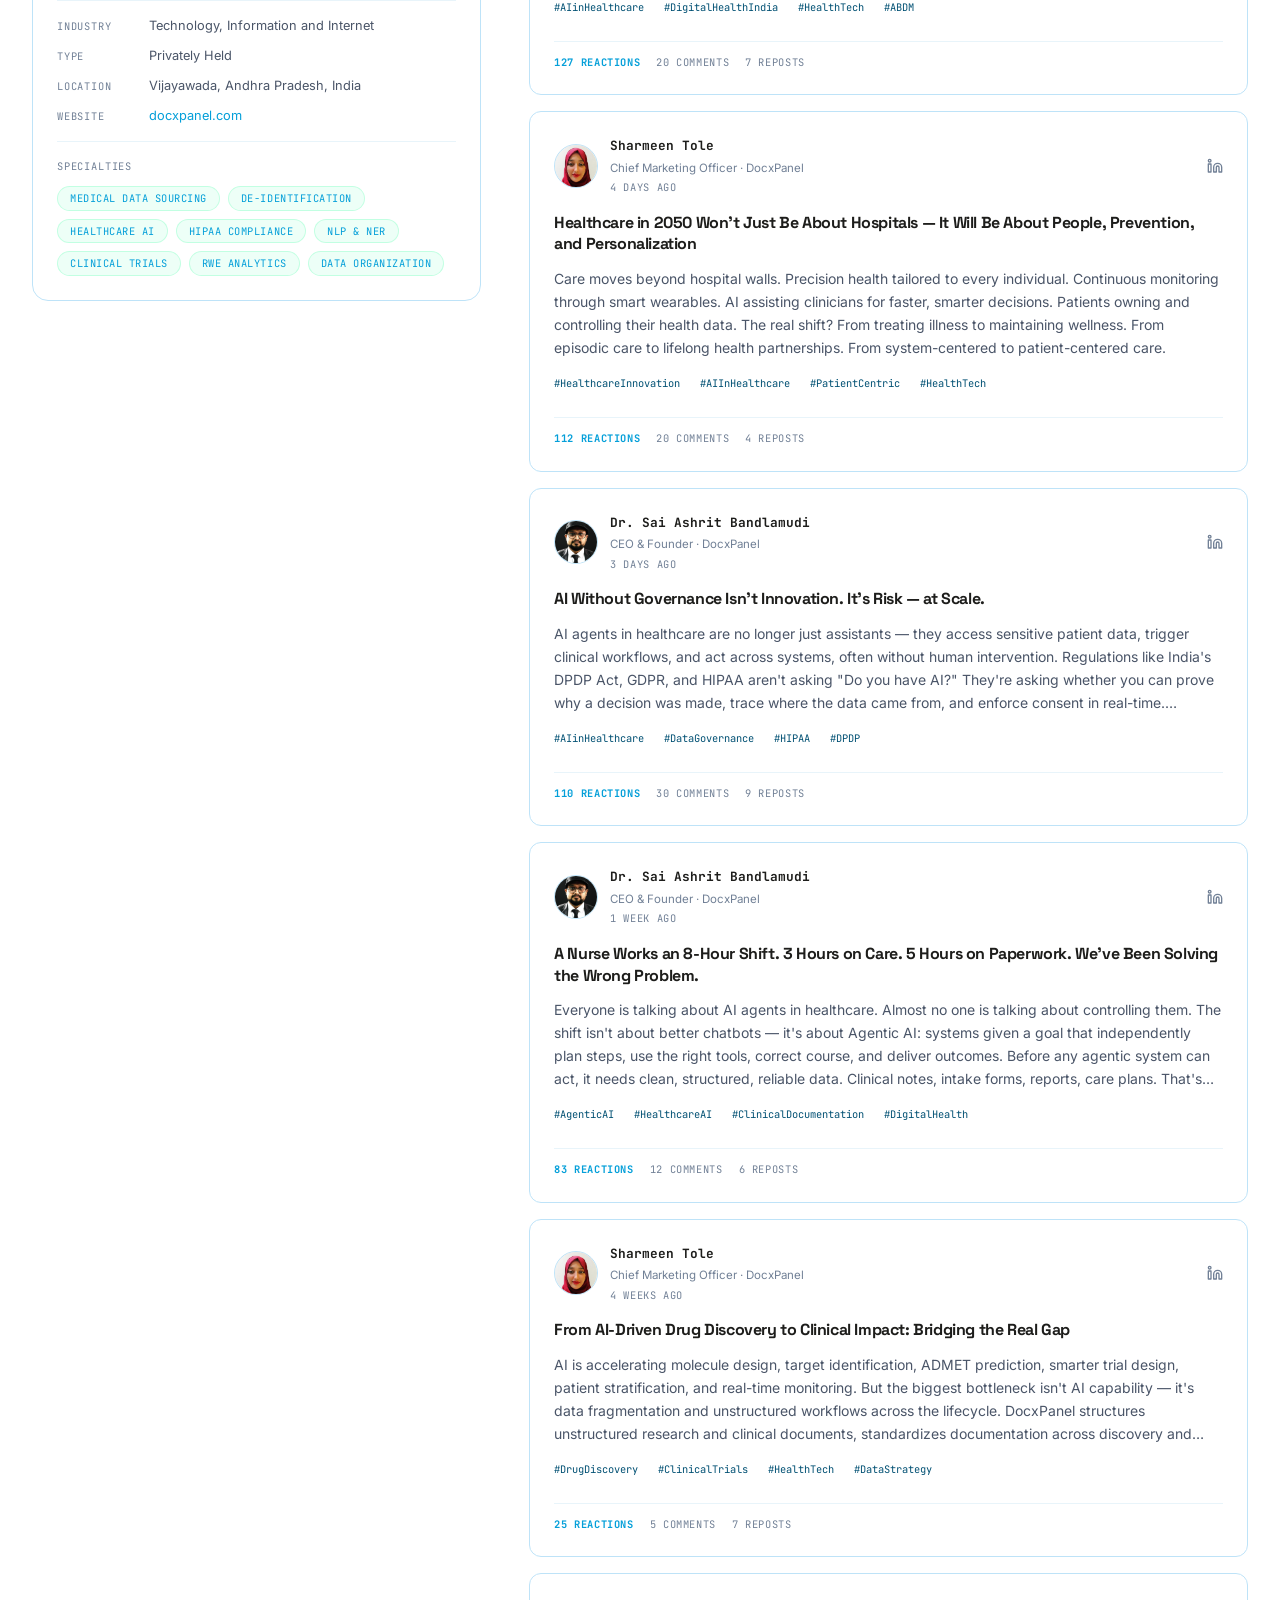
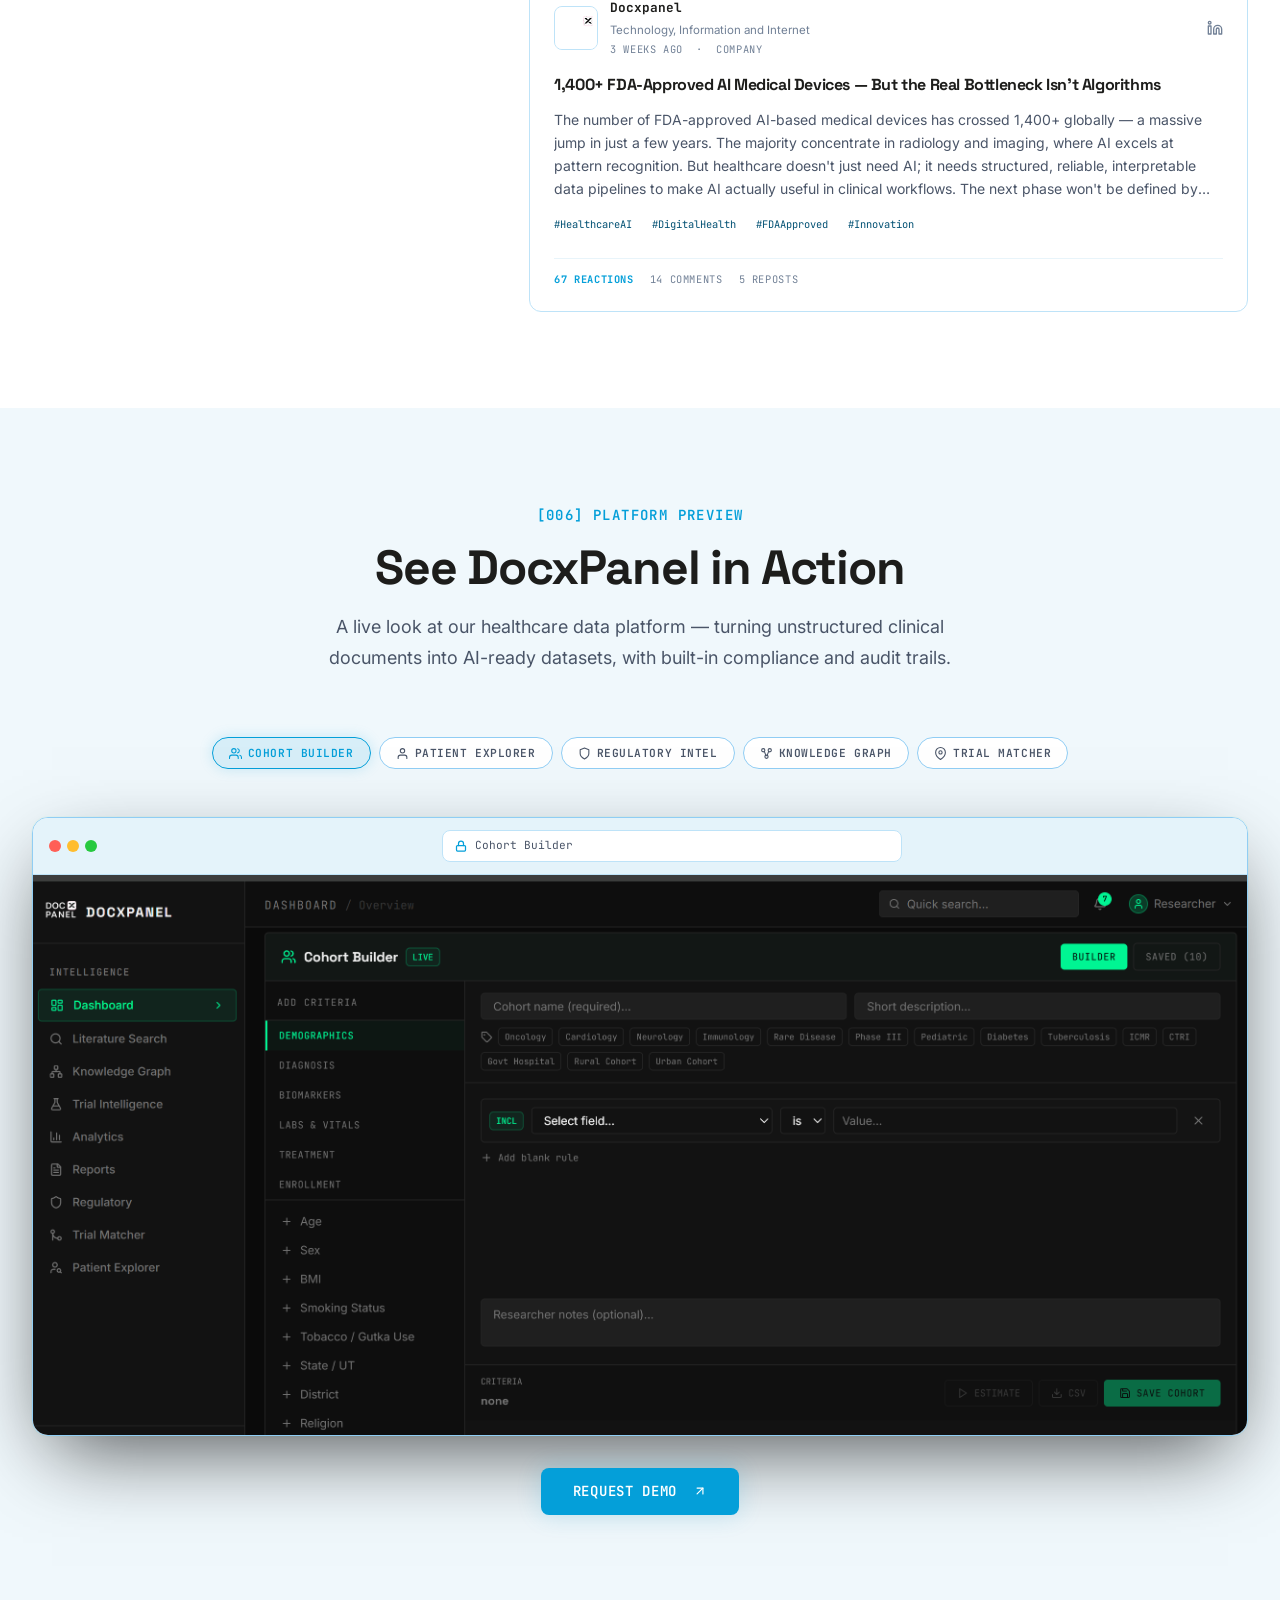
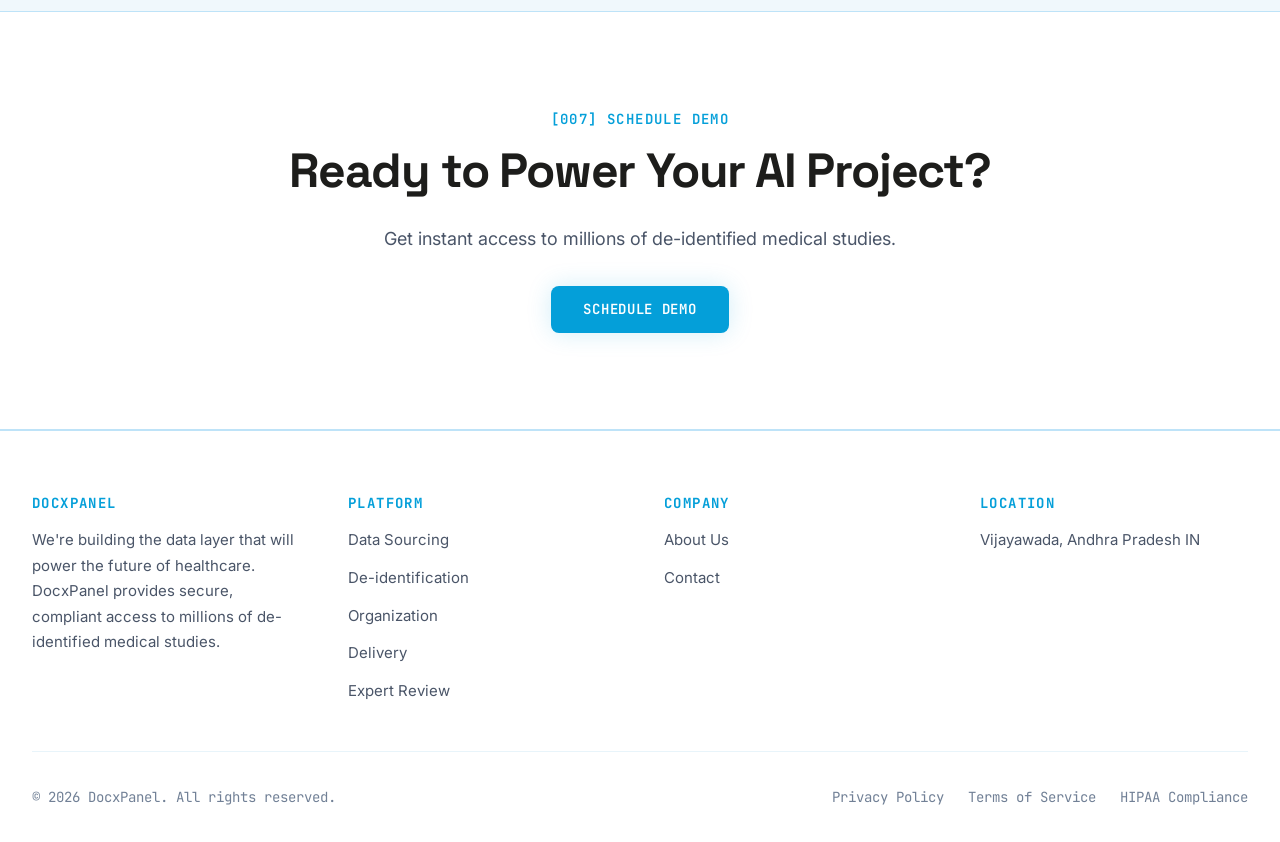
==== commit c8aee05b: "Set light mode as default; Cisco sky-blue palette; enrich hero section Light mode default: - Add dat" ====
--- a/index.html
+++ b/index.html
@@ -1,5 +1,5 @@
 <!DOCTYPE html>
-<html lang="en">
+<html lang="en" data-theme="light">
 
 <head>
     <meta charset="UTF-8">
@@ -94,31 +94,37 @@
 
         /* Light Theme Overrides */
         [data-theme="light"] {
-            --color-brand-primary: #000000;
-            --color-brand-secondary: #00A85A;
-            --color-surface-base: #F9F9F9;
-            --color-surface-subtle: #F5F5F5;
-            --color-surface-card: #F9F9F9;
-            --color-surface-elevated: #F0F0F0;
-            --color-surface-overlay: rgba(255, 255, 255, 0.85);
-
-            --color-text-primary: #111111;
-            --color-text-secondary: #555555;
-            --color-text-tertiary: #888888;
-            --color-text-accent: #000000;
-            --color-text-link: #00A85A;
-
-            --color-status-success: #00A85A;
-
-            --color-border-default: #E0E0E0;
-            --color-border-subtle: #EEEEEE;
-            --color-border-emphasis: #CCCCCC;
-
-            --shadow-glow-sm: 0 0 10px rgba(0, 0, 0, 0.1);
-            --shadow-glow-md: 0 0 20px rgba(0, 0, 0, 0.1);
-            --shadow-glow-cyan: 0 0 15px rgba(0, 255, 136, 0.2);
-            --shadow-base: 0 4px 6px -1px rgba(0, 0, 0, 0.1);
-            --shadow-md: 0 10px 15px -3px rgba(0, 0, 0, 0.1);
+            /* Cisco-inspired: white + sky blue */
+            --color-brand-primary: #1D1D1B;
+            --color-brand-secondary: #049FD9;
+            --color-brand-secondary-rgb: 4, 159, 217;
+            --color-brand-tertiary: #005073;
+
+            --color-surface-base: #FFFFFF;
+            --color-surface-subtle: #F0F8FC;
+            --color-surface-card: #FFFFFF;
+            --color-surface-elevated: #E4F3FA;
+            --color-surface-overlay: rgba(255, 255, 255, 0.92);
+
+            --color-text-primary: #1D1D1B;
+            --color-text-secondary: #4A5568;
+            --color-text-tertiary: #718096;
+            --color-text-accent: #005073;
+            --color-text-link: #049FD9;
+
+            --color-status-success: #049FD9;
+            --color-status-error: #E53E3E;
+
+            --color-border-default: #BEE3F8;
+            --color-border-subtle: #E8F4FA;
+            --color-border-emphasis: #90CDF4;
+            --color-border-accent: #049FD9;
+
+            --shadow-glow-sm: 0 0 12px rgba(4, 159, 217, 0.15);
+            --shadow-glow-md: 0 0 24px rgba(4, 159, 217, 0.18);
+            --shadow-glow-cyan: 0 0 15px rgba(4, 159, 217, 0.25);
+            --shadow-base: 0 4px 6px -1px rgba(0, 80, 115, 0.08);
+            --shadow-md: 0 10px 15px -3px rgba(0, 80, 115, 0.1);
         }
 
         /* Light mode logo inversion */
@@ -183,8 +189,56 @@
         [data-theme="dark"] {
             --color-surface-base: #000000;
             --color-border-subtle: #222222;
-            /* Slightly brighter for better grid visibility */
             --color-text-primary: #FFFFFF;
+            --color-brand-secondary-rgb: 0, 255, 136;
+        }
+
+        /* Light mode overrides for hardcoded green rgba accents */
+        [data-theme="light"] .svc-icon,
+        [data-theme="light"] .module-icon {
+            background: rgba(4, 159, 217, 0.08);
+            border-color: rgba(4, 159, 217, 0.25);
+        }
+        [data-theme="light"] .svc-card:hover,
+        [data-theme="light"] .module-card:hover {
+            box-shadow: 0 12px 32px rgba(4, 159, 217, 0.12);
+        }
+        [data-theme="light"] .module-tab.active {
+            background: rgba(4, 159, 217, 0.1);
+            box-shadow: 0 0 14px rgba(4, 159, 217, 0.18);
+        }
+        [data-theme="light"] .stat-card:hover {
+            box-shadow: 0 0 24px rgba(4, 159, 217, 0.15);
+        }
+        [data-theme="light"] .section-label {
+            color: #049FD9;
+        }
+        [data-theme="light"] .hero::before {
+            background: radial-gradient(circle at 50% 40%,
+                rgba(4, 159, 217, 0.08) 0%, transparent 60%);
+        }
+        [data-theme="light"] .btn-primary {
+            background: #049FD9;
+            border-color: #049FD9;
+            color: #FFFFFF;
+        }
+        [data-theme="light"] .btn-primary:hover {
+            background: #0387BA;
+            border-color: #0387BA;
+            box-shadow: 0 0 20px rgba(4, 159, 217, 0.35);
+        }
+        [data-theme="light"] .li-follow-link {
+            background: #049FD9;
+            color: #FFFFFF;
+        }
+        [data-theme="light"] .cohort-live-pill {
+            background: rgba(4, 159, 217, 0.15);
+            color: #049FD9;
+        }
+        [data-theme="light"] body::before {
+            background-image:
+                linear-gradient(rgba(4, 159, 217, 0.07) 1px, transparent 1px),
+                linear-gradient(90deg, rgba(4, 159, 217, 0.07) 1px, transparent 1px);
         }
 
         /* Fix for Safari background gradient update on theme change */
@@ -534,6 +588,72 @@
             max-width: 800px;
             margin: 0 auto var(--spacing-10);
             line-height: 1.6;
+        }
+
+        .hero-metrics {
+            display: flex;
+            align-items: center;
+            justify-content: center;
+            gap: 0;
+            flex-wrap: wrap;
+            margin: 0 auto var(--spacing-10);
+            background: var(--color-surface-card);
+            border: 1px solid var(--color-border-default);
+            border-radius: var(--radius-lg);
+            padding: var(--spacing-5) var(--spacing-8);
+            max-width: 720px;
+            box-shadow: var(--shadow-base);
+        }
+
+        .hero-metric {
+            display: flex;
+            flex-direction: column;
+            align-items: center;
+            gap: 4px;
+            padding: var(--spacing-2) var(--spacing-8);
+        }
+
+        .hero-metric-number {
+            font-family: var(--font-primary);
+            font-size: 1.75rem;
+            font-weight: 800;
+            color: var(--color-brand-secondary);
+            line-height: 1;
+            letter-spacing: -0.02em;
+        }
+
+        .hero-metric-label {
+            font-size: 0.7rem;
+            color: var(--color-text-tertiary);
+            text-transform: uppercase;
+            letter-spacing: 0.06em;
+            font-family: var(--font-primary);
+            white-space: nowrap;
+        }
+
+        .hero-metric-divider {
+            width: 1px;
+            height: 40px;
+            background: var(--color-border-default);
+            flex-shrink: 0;
+        }
+
+        .hero-trust {
+            margin-top: var(--spacing-6);
+            font-family: var(--font-primary);
+            font-size: 0.65rem;
+            color: var(--color-text-tertiary);
+            text-transform: uppercase;
+            letter-spacing: 0.1em;
+            display: flex;
+            align-items: center;
+            justify-content: center;
+            flex-wrap: wrap;
+            gap: var(--spacing-2);
+        }
+
+        .hero-trust-dot {
+            color: var(--color-brand-secondary);
         }
 
         .hero-cta {
@@ -3228,22 +3348,56 @@
     <section class="hero" id="home">
         <div class="hero-container">
             <div class="hero-label" data-aos="fade-down">
-                <span class="mono">Lets build together</span>
+                <span class="mono">India's Healthcare Data Intelligence Platform</span>
             </div>
 
             <h1 class="hero-title" data-aos="fade-up" data-aos-delay="100">
-                A Complete Data Ecosystem, Streamlined for You
+                The Data Foundation for<br>Next-Gen Medical AI
             </h1>
 
             <p class="hero-subtitle" data-aos="fade-up" data-aos-delay="200">
-                Access millions of de-identified medical studies. We're building the data layer that will power the
-                future of healthcare AI.
+                Source, structure, govern, and activate clinical data at scale. DocxPanel powers AI researchers, clinical trial teams, and healthcare innovators with audit-ready, compliance-first data infrastructure — built for India, designed for the world.
             </p>
 
-            <div class="hero-cta" data-aos="fade-up" data-aos-delay="300">
-                <a href="#services" class="btn btn-primary">Explore Services</a>
-                <a href="#platform" class="btn btn-secondary">View Platform</a>
+            <!-- Key metrics strip -->
+            <div class="hero-metrics" data-aos="fade-up" data-aos-delay="280">
+                <div class="hero-metric">
+                    <span class="hero-metric-number">2.8B</span>
+                    <span class="hero-metric-label">Biomedical Relations</span>
+                </div>
+                <div class="hero-metric-divider"></div>
+                <div class="hero-metric">
+                    <span class="hero-metric-number">19k+</span>
+                    <span class="hero-metric-label">Clinical Studies</span>
+                </div>
+                <div class="hero-metric-divider"></div>
+                <div class="hero-metric">
+                    <span class="hero-metric-number">&lt;48hrs</span>
+                    <span class="hero-metric-label">Data Delivery</span>
+                </div>
+                <div class="hero-metric-divider"></div>
+                <div class="hero-metric">
+                    <span class="hero-metric-number">5</span>
+                    <span class="hero-metric-label">Intelligence Modules</span>
+                </div>
             </div>
+
+            <div class="hero-cta" data-aos="fade-up" data-aos-delay="360">
+                <a href="#contact" class="btn btn-primary">
+                    Start Building
+                    <svg viewBox="0 0 24 24" fill="none" stroke="currentColor" stroke-width="2.5" stroke-linecap="round" stroke-linejoin="round" style="width:14px;height:14px;margin-left:6px;"><path d="M5 12h14"/><path d="m12 5 7 7-7 7"/></svg>
+                </a>
+                <a href="#platform" class="btn btn-secondary">See Platform</a>
+            </div>
+
+            <p class="hero-trust" data-aos="fade-up" data-aos-delay="440">
+                <span>HIPAA Safe Harbor</span><span class="hero-trust-dot">·</span>
+                <span>India DPDP Act</span><span class="hero-trust-dot">·</span>
+                <span>GDPR</span><span class="hero-trust-dot">·</span>
+                <span>CTRI</span><span class="hero-trust-dot">·</span>
+                <span>FDA</span><span class="hero-trust-dot">·</span>
+                <span>EMA</span>
+            </p>
         </div>
     </section>
 
@@ -4093,12 +4247,15 @@
         const sunIcon = document.querySelector('.sun-icon');
         const moonIcon = document.querySelector('.moon-icon');
 
-        // Check saved theme
-        const savedTheme = localStorage.getItem('theme');
+        // Default is light; apply saved preference if set
+        const savedTheme = localStorage.getItem('theme') || 'light';
+        document.documentElement.setAttribute('data-theme', savedTheme);
         if (savedTheme === 'light') {
-            document.documentElement.setAttribute('data-theme', 'light');
             sunIcon.style.display = 'block';
             moonIcon.style.display = 'none';
+        } else {
+            sunIcon.style.display = 'none';
+            moonIcon.style.display = 'block';
         }
 
         themeToggle.addEventListener('click', () => {
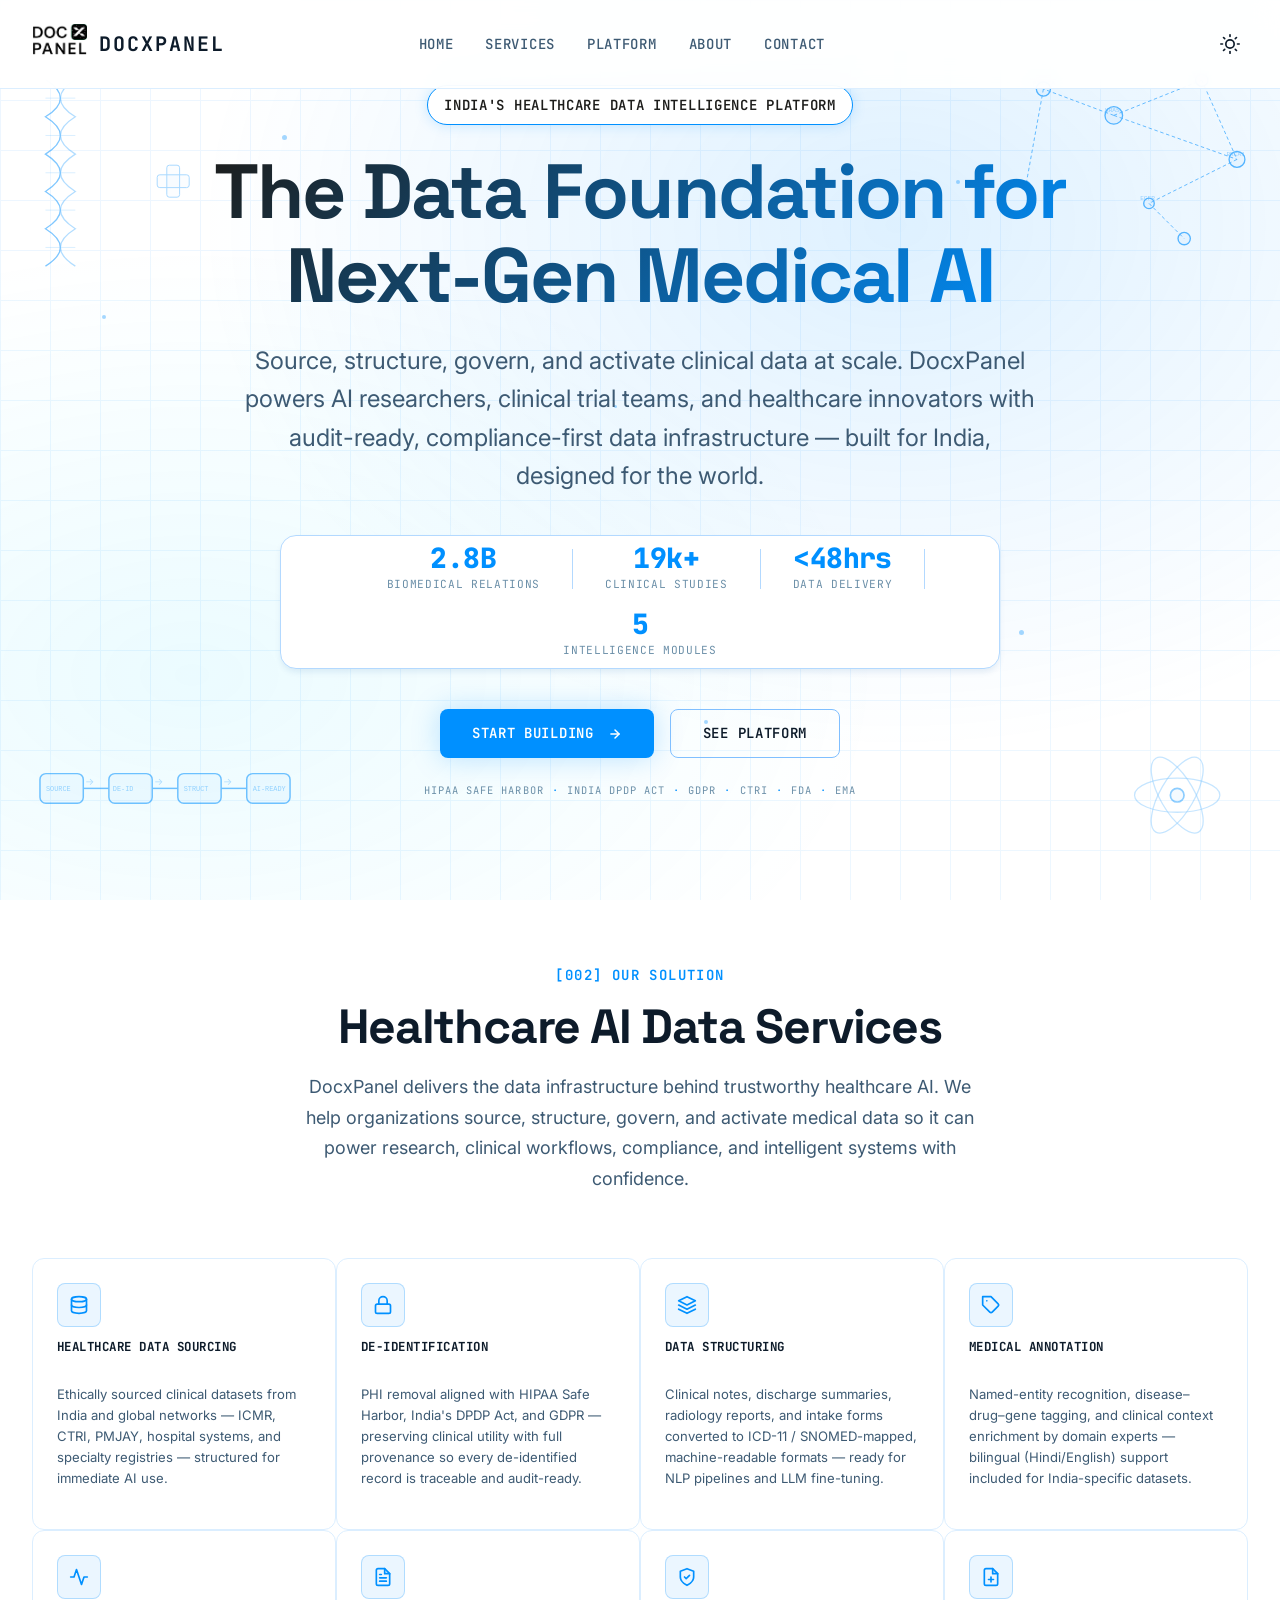
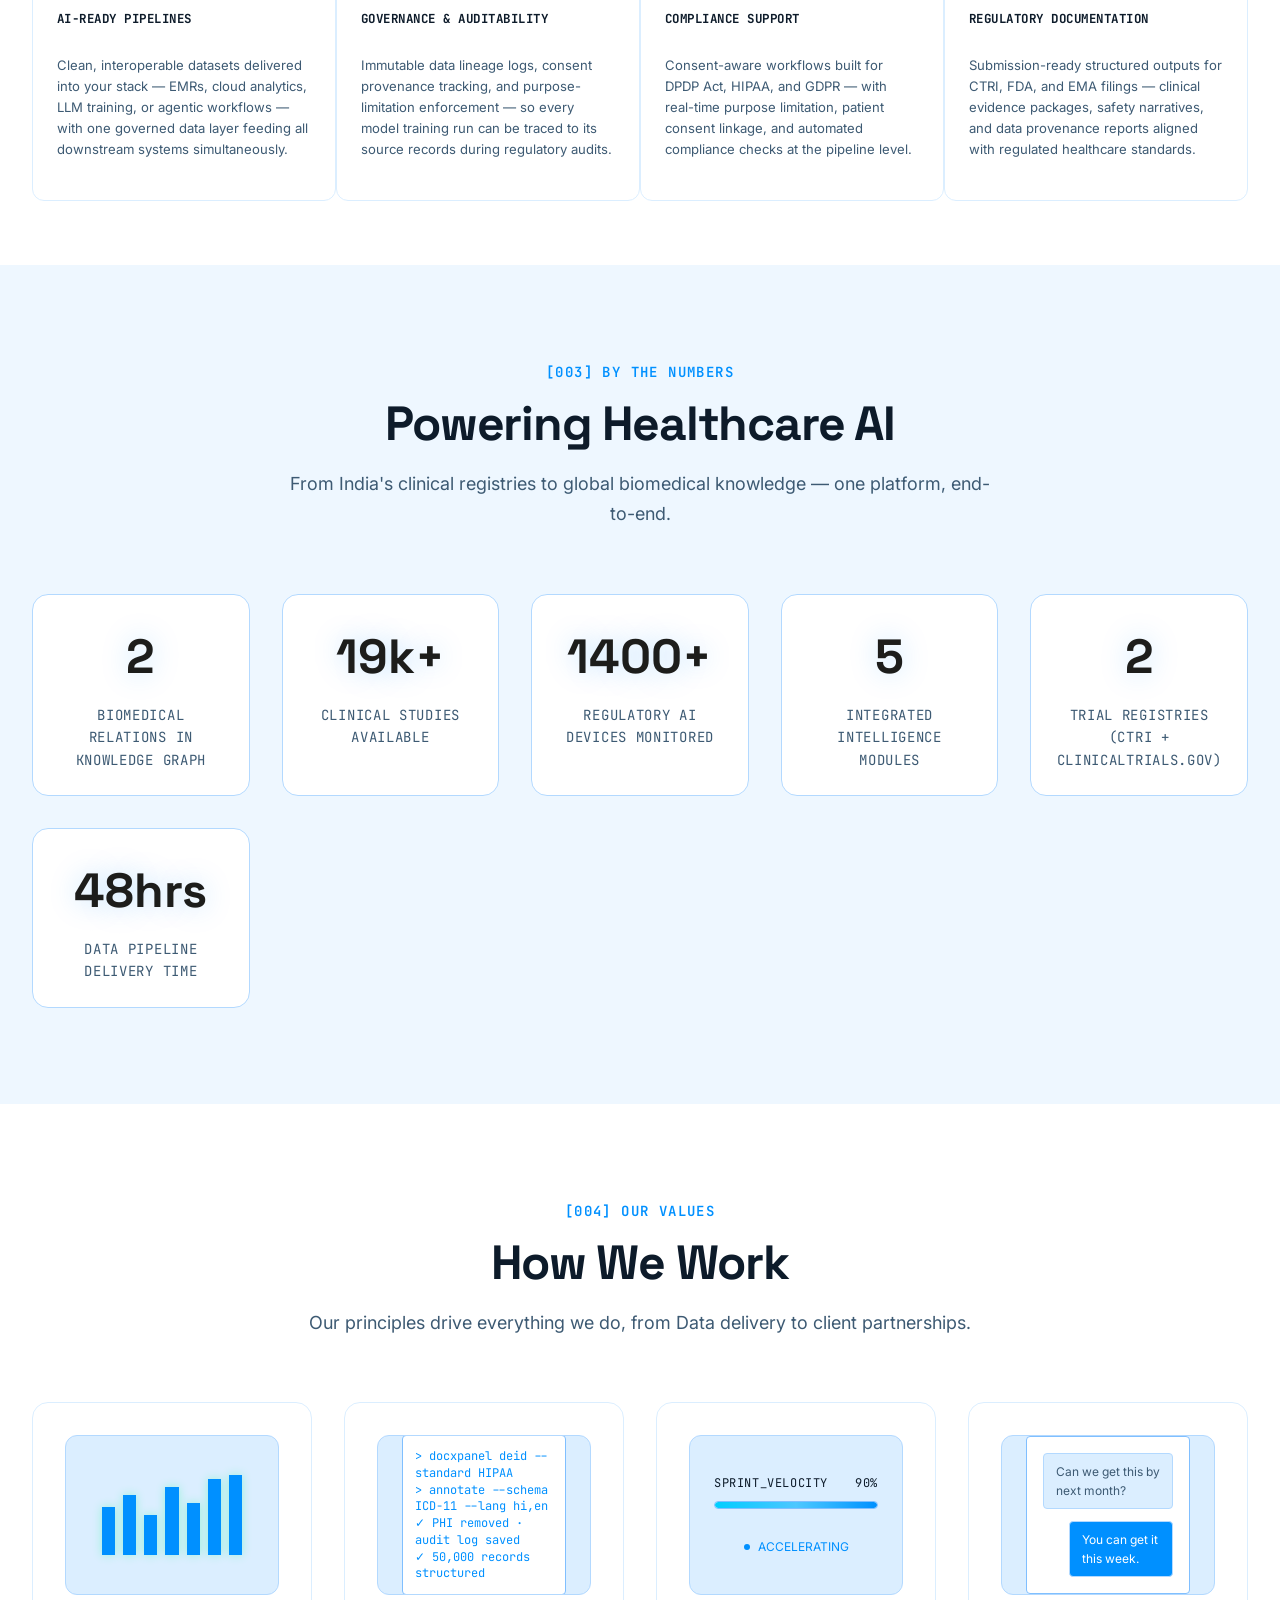
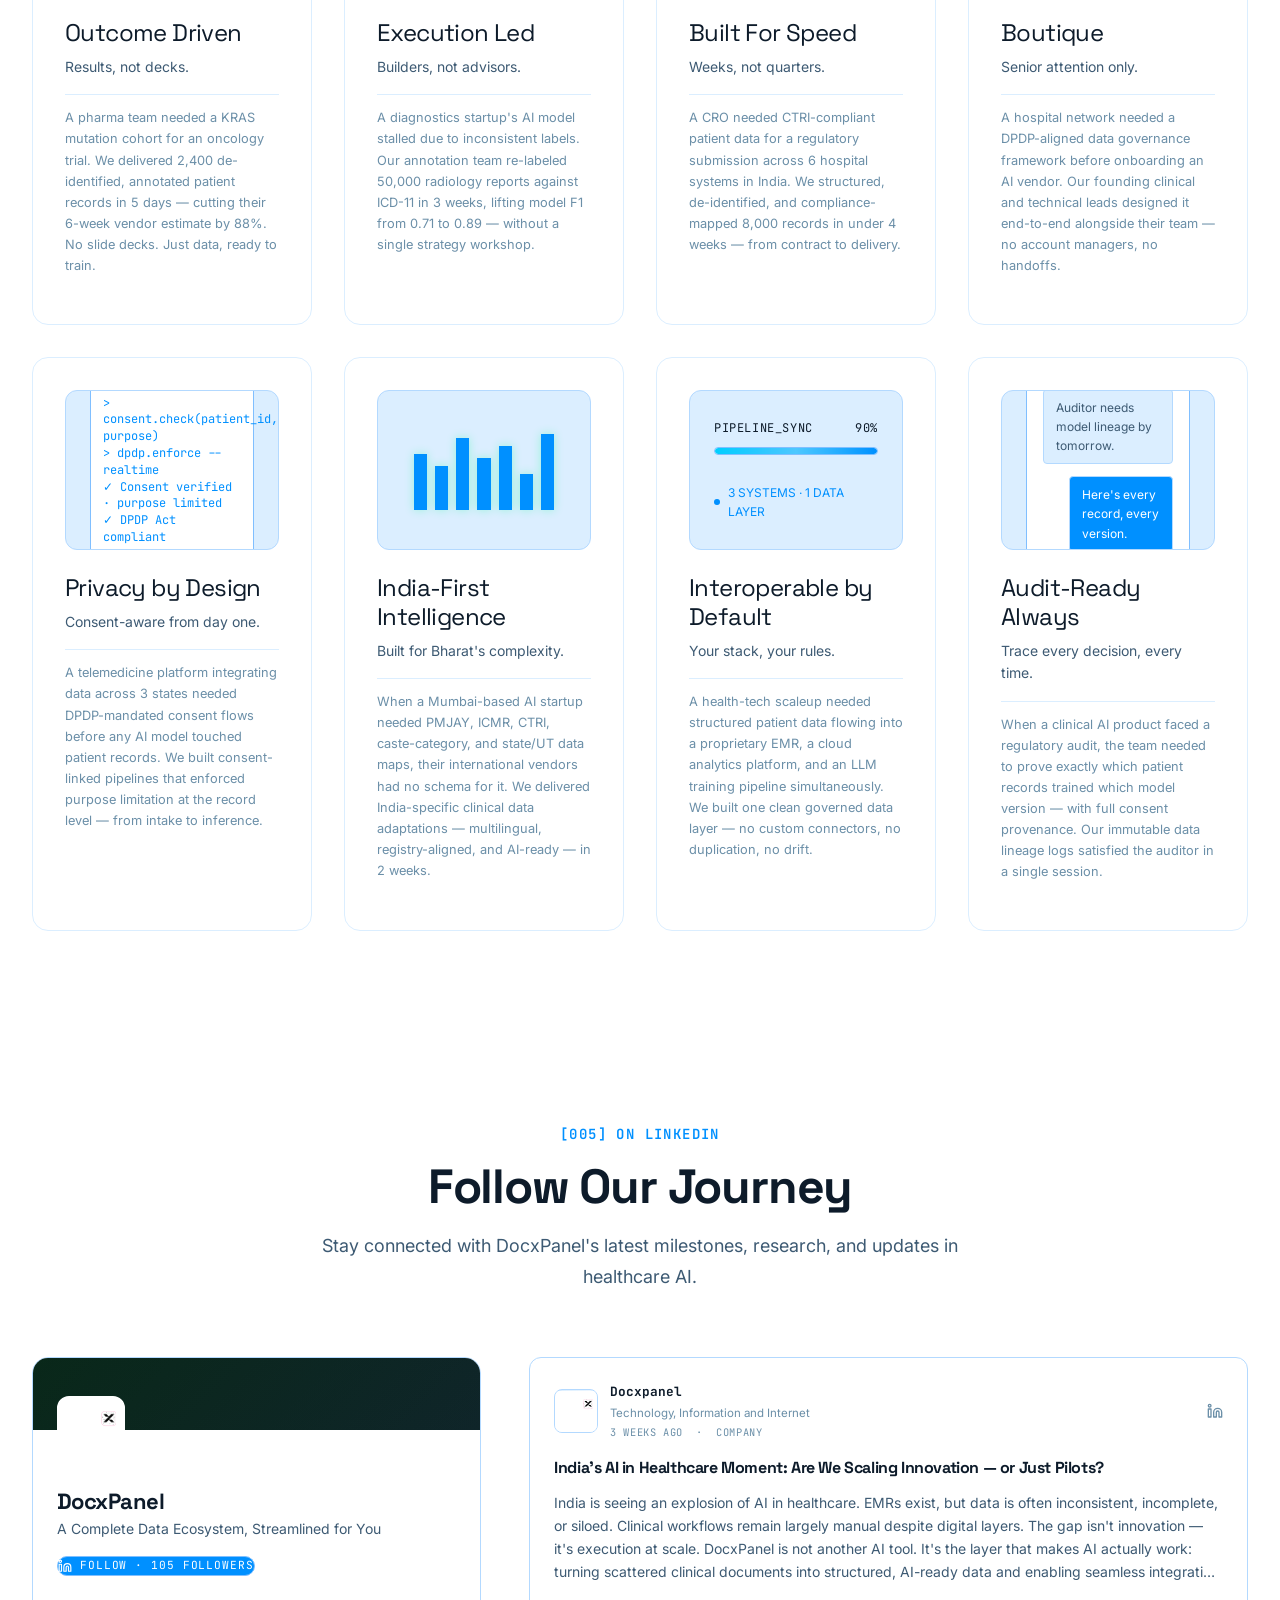
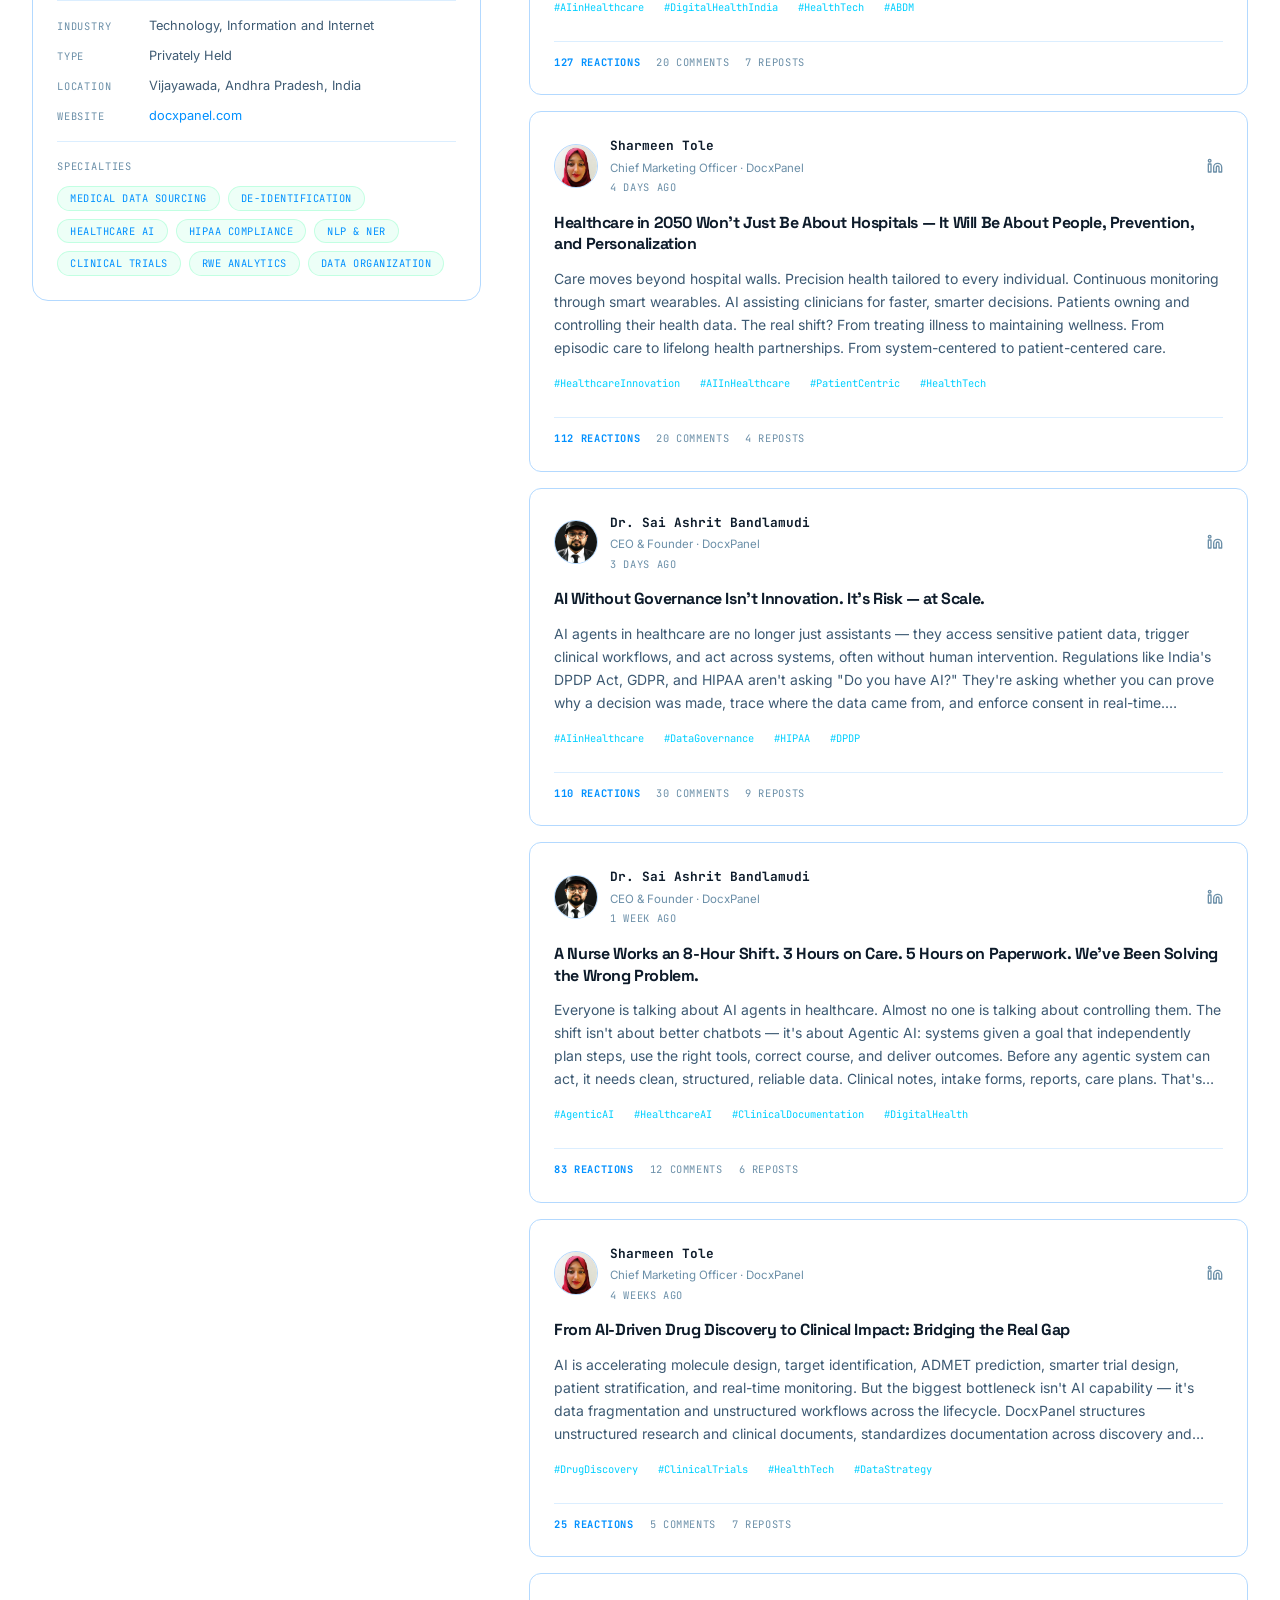
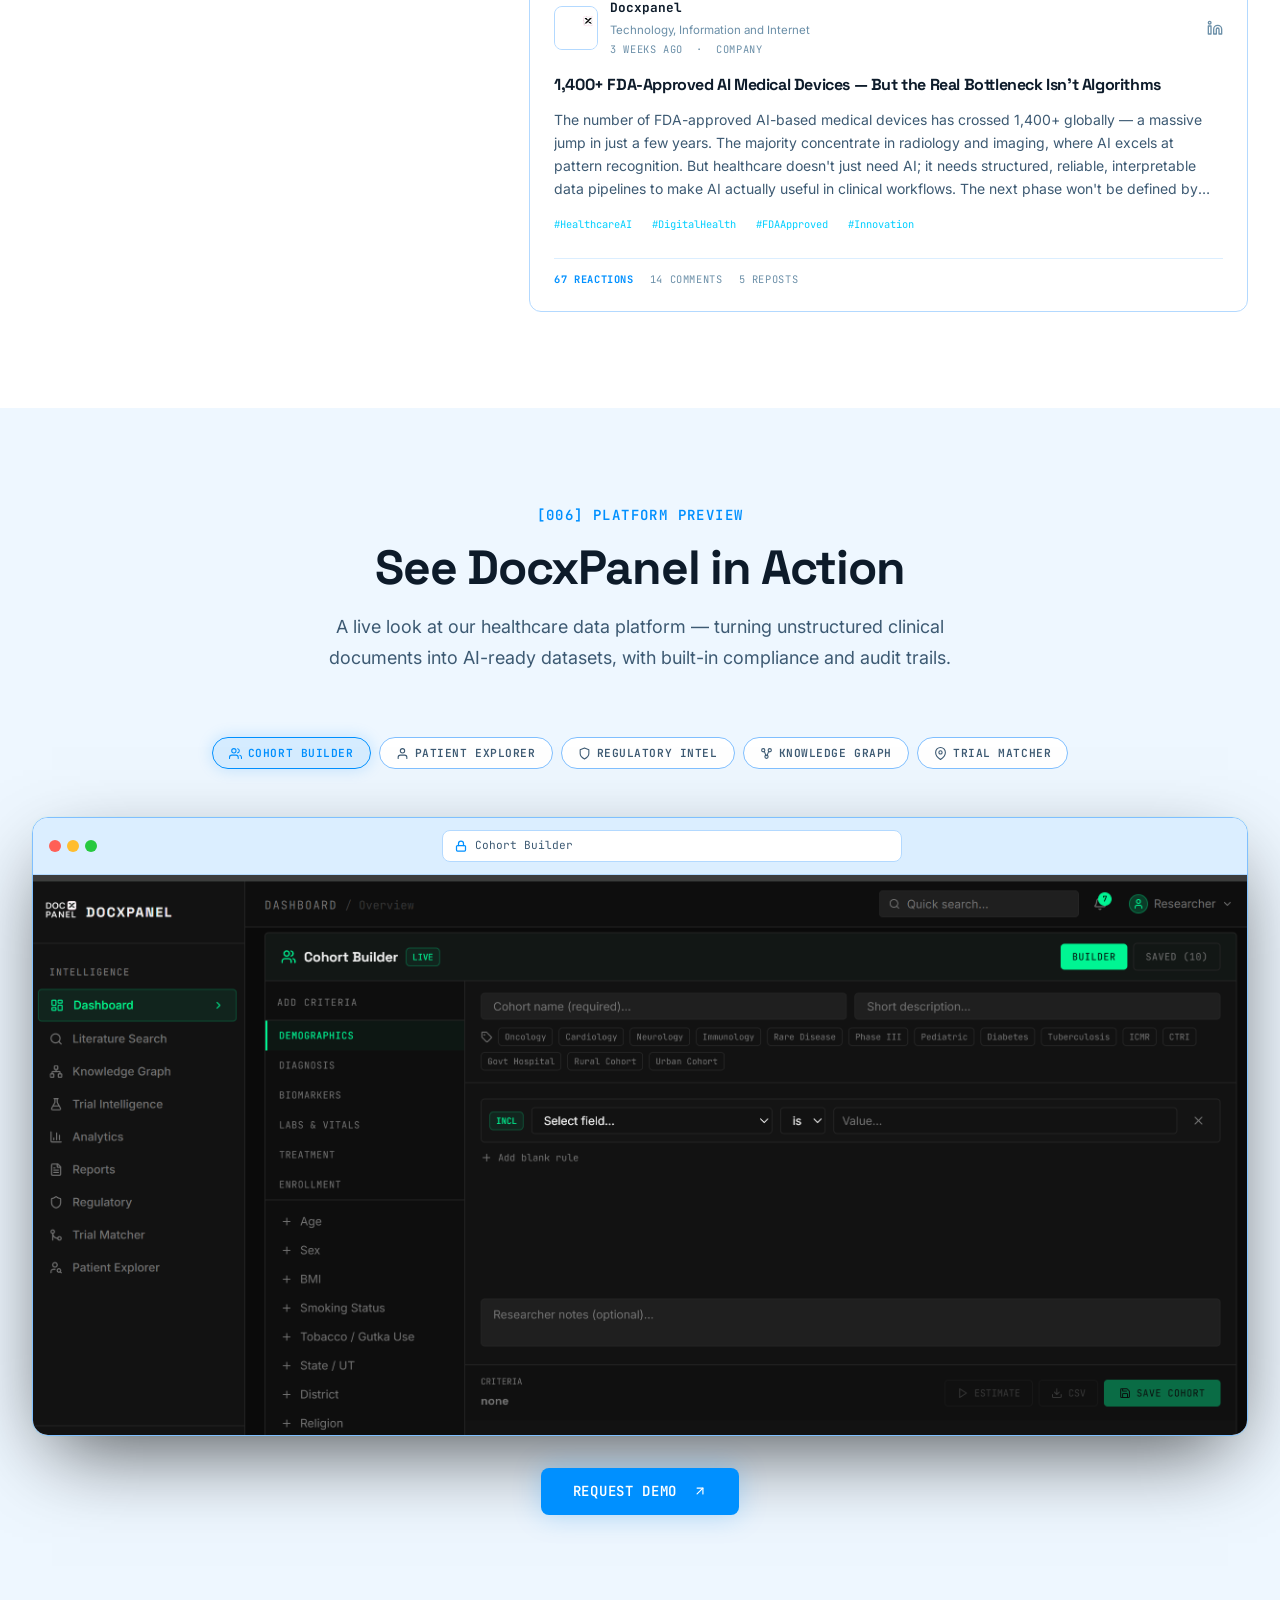
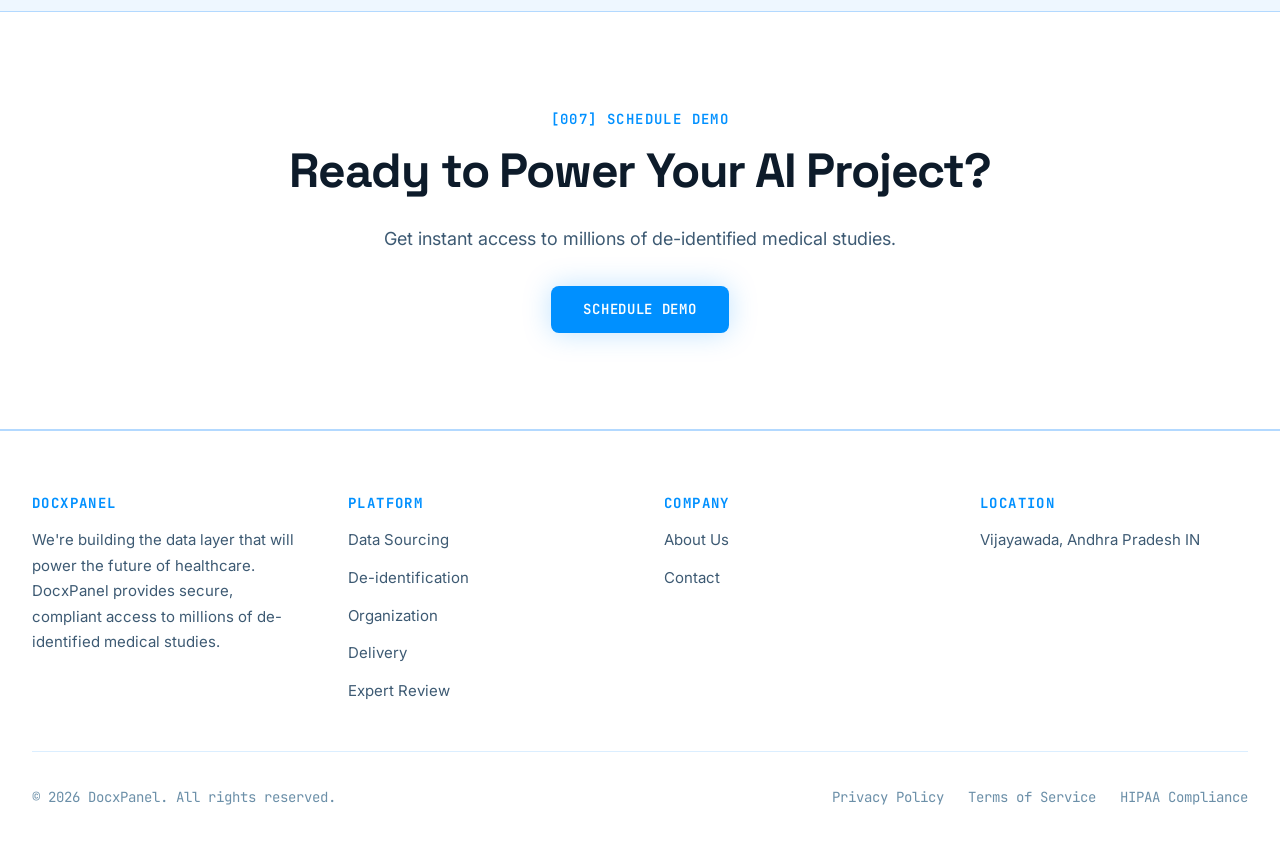
==== commit 17228f9d: "Neon blue palette upgrade + hero background data art Color: #049FD9 → #0090FF (more electric/neon bl" ====
--- a/index.html
+++ b/index.html
@@ -94,37 +94,37 @@
 
         /* Light Theme Overrides */
         [data-theme="light"] {
-            /* Cisco-inspired: white + sky blue */
+            /* Neon sky blue — electric, vibrant */
             --color-brand-primary: #1D1D1B;
-            --color-brand-secondary: #049FD9;
-            --color-brand-secondary-rgb: 4, 159, 217;
-            --color-brand-tertiary: #005073;
+            --color-brand-secondary: #0090FF;
+            --color-brand-secondary-rgb: 0, 144, 255;
+            --color-brand-tertiary: #00CFFF;
 
             --color-surface-base: #FFFFFF;
-            --color-surface-subtle: #F0F8FC;
+            --color-surface-subtle: #EEF7FF;
             --color-surface-card: #FFFFFF;
-            --color-surface-elevated: #E4F3FA;
+            --color-surface-elevated: #DBEEFF;
             --color-surface-overlay: rgba(255, 255, 255, 0.92);
 
-            --color-text-primary: #1D1D1B;
-            --color-text-secondary: #4A5568;
-            --color-text-tertiary: #718096;
-            --color-text-accent: #005073;
-            --color-text-link: #049FD9;
-
-            --color-status-success: #049FD9;
+            --color-text-primary: #0D1B2A;
+            --color-text-secondary: #3D5A73;
+            --color-text-tertiary: #6B8FA8;
+            --color-text-accent: #005099;
+            --color-text-link: #0090FF;
+
+            --color-status-success: #0090FF;
             --color-status-error: #E53E3E;
 
-            --color-border-default: #BEE3F8;
-            --color-border-subtle: #E8F4FA;
-            --color-border-emphasis: #90CDF4;
-            --color-border-accent: #049FD9;
-
-            --shadow-glow-sm: 0 0 12px rgba(4, 159, 217, 0.15);
-            --shadow-glow-md: 0 0 24px rgba(4, 159, 217, 0.18);
-            --shadow-glow-cyan: 0 0 15px rgba(4, 159, 217, 0.25);
-            --shadow-base: 0 4px 6px -1px rgba(0, 80, 115, 0.08);
-            --shadow-md: 0 10px 15px -3px rgba(0, 80, 115, 0.1);
+            --color-border-default: #B3D9FF;
+            --color-border-subtle: #DBEEFF;
+            --color-border-emphasis: #80BFFF;
+            --color-border-accent: #0090FF;
+
+            --shadow-glow-sm: 0 0 14px rgba(0, 144, 255, 0.2);
+            --shadow-glow-md: 0 0 28px rgba(0, 144, 255, 0.25);
+            --shadow-glow-cyan: 0 0 18px rgba(0, 207, 255, 0.3);
+            --shadow-base: 0 4px 6px -1px rgba(0, 80, 153, 0.1);
+            --shadow-md: 0 10px 15px -3px rgba(0, 80, 153, 0.12);
         }
 
         /* Light mode logo inversion */
@@ -193,52 +193,64 @@
             --color-brand-secondary-rgb: 0, 255, 136;
         }
 
-        /* Light mode overrides for hardcoded green rgba accents */
+        /* Light mode overrides for hardcoded green/old rgba accents → neon blue */
         [data-theme="light"] .svc-icon,
         [data-theme="light"] .module-icon {
-            background: rgba(4, 159, 217, 0.08);
-            border-color: rgba(4, 159, 217, 0.25);
+            background: rgba(0, 144, 255, 0.08);
+            border-color: rgba(0, 144, 255, 0.25);
         }
         [data-theme="light"] .svc-card:hover,
         [data-theme="light"] .module-card:hover {
-            box-shadow: 0 12px 32px rgba(4, 159, 217, 0.12);
+            box-shadow: 0 12px 32px rgba(0, 144, 255, 0.14);
         }
         [data-theme="light"] .module-tab.active {
-            background: rgba(4, 159, 217, 0.1);
-            box-shadow: 0 0 14px rgba(4, 159, 217, 0.18);
+            background: rgba(0, 144, 255, 0.1);
+            box-shadow: 0 0 16px rgba(0, 144, 255, 0.2);
         }
         [data-theme="light"] .stat-card:hover {
-            box-shadow: 0 0 24px rgba(4, 159, 217, 0.15);
+            box-shadow: 0 0 28px rgba(0, 144, 255, 0.18);
         }
         [data-theme="light"] .section-label {
-            color: #049FD9;
+            color: #0090FF;
         }
         [data-theme="light"] .hero::before {
-            background: radial-gradient(circle at 50% 40%,
-                rgba(4, 159, 217, 0.08) 0%, transparent 60%);
+            background:
+                radial-gradient(ellipse at 70% 25%, rgba(0, 144, 255, 0.13) 0%, transparent 55%),
+                radial-gradient(ellipse at 15% 75%, rgba(0, 207, 255, 0.08) 0%, transparent 45%);
+            animation: pulseGlow 5s ease-in-out infinite;
         }
         [data-theme="light"] .btn-primary {
-            background: #049FD9;
-            border-color: #049FD9;
+            background: #0090FF;
+            border-color: #0090FF;
             color: #FFFFFF;
         }
         [data-theme="light"] .btn-primary:hover {
-            background: #0387BA;
-            border-color: #0387BA;
-            box-shadow: 0 0 20px rgba(4, 159, 217, 0.35);
+            background: #0076D6;
+            border-color: #0076D6;
+            box-shadow: 0 0 24px rgba(0, 144, 255, 0.45);
         }
         [data-theme="light"] .li-follow-link {
-            background: #049FD9;
+            background: #0090FF;
             color: #FFFFFF;
         }
         [data-theme="light"] .cohort-live-pill {
-            background: rgba(4, 159, 217, 0.15);
-            color: #049FD9;
+            background: rgba(0, 144, 255, 0.15);
+            color: #0090FF;
         }
         [data-theme="light"] body::before {
             background-image:
-                linear-gradient(rgba(4, 159, 217, 0.07) 1px, transparent 1px),
-                linear-gradient(90deg, rgba(4, 159, 217, 0.07) 1px, transparent 1px);
+                linear-gradient(rgba(0, 144, 255, 0.06) 1px, transparent 1px),
+                linear-gradient(90deg, rgba(0, 144, 255, 0.06) 1px, transparent 1px);
+        }
+        [data-theme="light"] .value-card {
+            border-color: #DBEEFF;
+        }
+        [data-theme="light"] .value-card:hover {
+            border-color: #0090FF;
+            box-shadow: 0 0 28px rgba(0, 144, 255, 0.12);
+        }
+        [data-theme="light"] .navbar {
+            border-bottom-color: #DBEEFF;
         }
 
         /* Fix for Safari background gradient update on theme change */
@@ -661,6 +673,104 @@
             gap: var(--spacing-4);
             justify-content: center;
             flex-wrap: wrap;
+        }
+
+        /* ===== HERO BACKGROUND ART ===== */
+        .hero-bg-art {
+            position: absolute;
+            inset: 0;
+            pointer-events: none;
+            z-index: 0;
+            overflow: hidden;
+        }
+
+        /* Base for all floating SVG art pieces */
+        .hba {
+            position: absolute;
+            color: var(--color-brand-secondary);
+            opacity: 0;
+            transition: opacity 0.5s;
+        }
+
+        /* Only show in light mode */
+        [data-theme="light"] .hba { opacity: 1; }
+
+        .hba--graph {
+            top: 5%;
+            right: 2%;
+            width: clamp(200px, 22vw, 340px);
+            animation: floatY 9s ease-in-out infinite;
+        }
+        .hba--dna {
+            top: 8%;
+            left: 3%;
+            width: clamp(32px, 3.5vw, 60px);
+            animation: floatY 12s ease-in-out infinite 2s;
+        }
+        .hba--cross {
+            top: 18%;
+            left: 12%;
+            width: clamp(30px, 3vw, 52px);
+            opacity: 0;
+            animation: floatY 10s ease-in-out infinite 1s;
+        }
+        [data-theme="light"] .hba--cross { opacity: 0.35; }
+
+        .hba--pipeline {
+            bottom: 8%;
+            left: 3%;
+            width: clamp(180px, 20vw, 270px);
+            animation: floatY 11s ease-in-out infinite 0.5s;
+        }
+        [data-theme="light"] .hba--pipeline { opacity: 0.55; }
+        [data-theme="light"] .hba--graph    { opacity: 0.65; }
+        [data-theme="light"] .hba--dna      { opacity: 0.5;  }
+
+        .hba--atom {
+            bottom: 6%;
+            right: 4%;
+            width: clamp(70px, 8vw, 120px);
+            animation: spinSlow 18s linear infinite, floatY 8s ease-in-out infinite 3s;
+        }
+        [data-theme="light"] .hba--atom { opacity: 0.45; }
+
+        @keyframes floatY {
+            0%, 100% { transform: translateY(0px); }
+            50%       { transform: translateY(-14px); }
+        }
+        @keyframes spinSlow {
+            from { transform: rotate(0deg); }
+            to   { transform: rotate(360deg); }
+        }
+
+        /* Floating data particles */
+        .hba-particles { position: absolute; inset: 0; }
+        .hba-p {
+            position: absolute;
+            width: 6px;
+            height: 6px;
+            border-radius: 50%;
+            background: var(--color-brand-secondary);
+            opacity: 0;
+            animation: particleFloat 6s ease-in-out infinite;
+        }
+        [data-theme="light"] .hba-p { opacity: 0.35; }
+
+        .hba-p:nth-child(1)  { top: 15%; left: 22%;  animation-delay: 0s;    animation-duration: 7s;  width: 5px; height: 5px; }
+        .hba-p:nth-child(2)  { top: 35%; left: 8%;   animation-delay: 1.2s;  animation-duration: 9s;  width: 4px; height: 4px; }
+        .hba-p:nth-child(3)  { top: 60%; left: 30%;  animation-delay: 2.4s;  animation-duration: 8s;  width: 6px; height: 6px; }
+        .hba-p:nth-child(4)  { top: 20%; right: 25%; animation-delay: 0.6s;  animation-duration: 10s; width: 4px; height: 4px; }
+        .hba-p:nth-child(5)  { top: 70%; right: 20%; animation-delay: 3.1s;  animation-duration: 7s;  width: 5px; height: 5px; }
+        .hba-p:nth-child(6)  { top: 45%; left: 48%;  animation-delay: 1.8s;  animation-duration: 11s; width: 3px; height: 3px; }
+        .hba-p:nth-child(7)  { top: 80%; left: 55%;  animation-delay: 4s;    animation-duration: 8s;  width: 4px; height: 4px; }
+        .hba-p:nth-child(8)  { top: 10%; right: 42%; animation-delay: 2.7s;  animation-duration: 9s;  width: 5px; height: 5px; }
+
+        @keyframes particleFloat {
+            0%   { transform: translate(0, 0) scale(1); opacity: 0; }
+            20%  { opacity: 0.5; }
+            50%  { transform: translate(12px, -20px) scale(1.2); opacity: 0.35; }
+            80%  { opacity: 0.2; }
+            100% { transform: translate(-8px, 16px) scale(0.8); opacity: 0; }
         }
 
         /* ===== SECTION STYLES ===== */
@@ -3346,6 +3456,85 @@
 
     <!-- Hero Section -->
     <section class="hero" id="home">
+
+        <!-- Floating background art -->
+        <div class="hero-bg-art" aria-hidden="true">
+
+            <!-- Knowledge graph nodes top-right -->
+            <svg class="hba hba--graph" viewBox="0 0 320 260" fill="none" xmlns="http://www.w3.org/2000/svg">
+                <circle cx="160" cy="80" r="10" stroke="currentColor" stroke-width="1.5" fill="rgba(0,144,255,0.08)"/>
+                <circle cx="260" cy="40" r="7" stroke="currentColor" stroke-width="1.5" fill="rgba(0,144,255,0.06)"/>
+                <circle cx="300" cy="130" r="9" stroke="currentColor" stroke-width="1.5" fill="rgba(0,144,255,0.06)"/>
+                <circle cx="200" cy="180" r="6" stroke="currentColor" stroke-width="1.5" fill="rgba(0,144,255,0.05)"/>
+                <circle cx="80"  cy="50"  r="8" stroke="currentColor" stroke-width="1.5" fill="rgba(0,144,255,0.06)"/>
+                <circle cx="60"  cy="160" r="5" stroke="currentColor" stroke-width="1.5" fill="rgba(0,144,255,0.05)"/>
+                <circle cx="240" cy="220" r="7" stroke="currentColor" stroke-width="1.5" fill="rgba(0,144,255,0.05)"/>
+                <line x1="160" y1="80"  x2="260" y2="40"  stroke="currentColor" stroke-width="1" stroke-dasharray="4 3"/>
+                <line x1="160" y1="80"  x2="300" y2="130" stroke="currentColor" stroke-width="1" stroke-dasharray="4 3"/>
+                <line x1="160" y1="80"  x2="80"  y2="50"  stroke="currentColor" stroke-width="1" stroke-dasharray="4 3"/>
+                <line x1="300" y1="130" x2="200" y2="180" stroke="currentColor" stroke-width="1" stroke-dasharray="4 3"/>
+                <line x1="200" y1="180" x2="240" y2="220" stroke="currentColor" stroke-width="1" stroke-dasharray="4 3"/>
+                <line x1="80"  y1="50"  x2="60"  y2="160" stroke="currentColor" stroke-width="1" stroke-dasharray="4 3"/>
+                <line x1="260" y1="40"  x2="300" y2="130" stroke="currentColor" stroke-width="1" stroke-dasharray="4 3"/>
+                <text x="150" y="76"  font-size="7" fill="currentColor" opacity="0.6" font-family="monospace">KRAS</text>
+                <text x="250" y="36"  font-size="7" fill="currentColor" opacity="0.6" font-family="monospace">TP53</text>
+                <text x="288" y="126" font-size="7" fill="currentColor" opacity="0.6" font-family="monospace">BRCA1</text>
+                <text x="190" y="176" font-size="7" fill="currentColor" opacity="0.6" font-family="monospace">EGFR</text>
+                <text x="68"  y="46"  font-size="7" fill="currentColor" opacity="0.6" font-family="monospace">PIK3CA</text>
+            </svg>
+
+            <!-- DNA helix left -->
+            <svg class="hba hba--dna" viewBox="0 0 60 280" fill="none" xmlns="http://www.w3.org/2000/svg">
+                <path d="M10 10 Q50 35 10 60 Q50 85 10 110 Q50 135 10 160 Q50 185 10 210 Q50 235 10 260" stroke="currentColor" stroke-width="1.8" stroke-dasharray="0"/>
+                <path d="M50 10 Q10 35 50 60 Q10 85 50 110 Q10 135 50 160 Q10 185 50 210 Q10 235 50 260" stroke="currentColor" stroke-width="1.8" opacity="0.6"/>
+                <line x1="10" y1="35"  x2="50" y2="35"  stroke="currentColor" stroke-width="1" opacity="0.4"/>
+                <line x1="10" y1="85"  x2="50" y2="85"  stroke="currentColor" stroke-width="1" opacity="0.4"/>
+                <line x1="10" y1="135" x2="50" y2="135" stroke="currentColor" stroke-width="1" opacity="0.4"/>
+                <line x1="10" y1="185" x2="50" y2="185" stroke="currentColor" stroke-width="1" opacity="0.4"/>
+                <line x1="10" y1="235" x2="50" y2="235" stroke="currentColor" stroke-width="1" opacity="0.4"/>
+            </svg>
+
+            <!-- Medical cross top-left -->
+            <svg class="hba hba--cross" viewBox="0 0 60 60" fill="none" xmlns="http://www.w3.org/2000/svg">
+                <rect x="20" y="5"  width="20" height="50" rx="4" stroke="currentColor" stroke-width="1.5" fill="rgba(0,144,255,0.05)"/>
+                <rect x="5"  y="20" width="50" height="20" rx="4" stroke="currentColor" stroke-width="1.5" fill="rgba(0,144,255,0.05)"/>
+            </svg>
+
+            <!-- Data pipeline flow bottom-left -->
+            <svg class="hba hba--pipeline" viewBox="0 0 260 80" fill="none" xmlns="http://www.w3.org/2000/svg">
+                <rect x="2"   y="25" width="44" height="30" rx="6" stroke="currentColor" stroke-width="1.5" fill="rgba(0,144,255,0.06)"/>
+                <rect x="72"  y="25" width="44" height="30" rx="6" stroke="currentColor" stroke-width="1.5" fill="rgba(0,144,255,0.06)"/>
+                <rect x="142" y="25" width="44" height="30" rx="6" stroke="currentColor" stroke-width="1.5" fill="rgba(0,144,255,0.06)"/>
+                <rect x="212" y="25" width="44" height="30" rx="6" stroke="currentColor" stroke-width="1.5" fill="rgba(0,144,255,0.06)"/>
+                <line x1="46" y1="40" x2="72"  y2="40" stroke="currentColor" stroke-width="1.5" marker-end="url(#arr)"/>
+                <line x1="116" y1="40" x2="142" y2="40" stroke="currentColor" stroke-width="1.5"/>
+                <line x1="186" y1="40" x2="212" y2="40" stroke="currentColor" stroke-width="1.5"/>
+                <text x="8"   y="43" font-size="7" fill="currentColor" opacity="0.7" font-family="monospace">SOURCE</text>
+                <text x="76"  y="43" font-size="7" fill="currentColor" opacity="0.7" font-family="monospace">DE-ID</text>
+                <text x="148" y="43" font-size="7" fill="currentColor" opacity="0.7" font-family="monospace">STRUCT</text>
+                <text x="218" y="43" font-size="7" fill="currentColor" opacity="0.7" font-family="monospace">AI-READY</text>
+                <text x="48"  y="37" font-size="10" fill="currentColor" opacity="0.5">→</text>
+                <text x="118" y="37" font-size="10" fill="currentColor" opacity="0.5">→</text>
+                <text x="188" y="37" font-size="10" fill="currentColor" opacity="0.5">→</text>
+            </svg>
+
+            <!-- Floating data particles -->
+            <div class="hba-particles">
+                <span class="hba-p"></span><span class="hba-p"></span><span class="hba-p"></span>
+                <span class="hba-p"></span><span class="hba-p"></span><span class="hba-p"></span>
+                <span class="hba-p"></span><span class="hba-p"></span>
+            </div>
+
+            <!-- Atom molecule bottom-right -->
+            <svg class="hba hba--atom" viewBox="0 0 120 120" fill="none" xmlns="http://www.w3.org/2000/svg">
+                <circle cx="60" cy="60" r="8" stroke="currentColor" stroke-width="2" fill="rgba(0,144,255,0.1)"/>
+                <ellipse cx="60" cy="60" rx="50" ry="20" stroke="currentColor" stroke-width="1.5" opacity="0.5"/>
+                <ellipse cx="60" cy="60" rx="50" ry="20" stroke="currentColor" stroke-width="1.5" opacity="0.5" transform="rotate(60 60 60)"/>
+                <ellipse cx="60" cy="60" rx="50" ry="20" stroke="currentColor" stroke-width="1.5" opacity="0.5" transform="rotate(120 60 60)"/>
+            </svg>
+
+        </div>
+
         <div class="hero-container">
             <div class="hero-label" data-aos="fade-down">
                 <span class="mono">India's Healthcare Data Intelligence Platform</span>
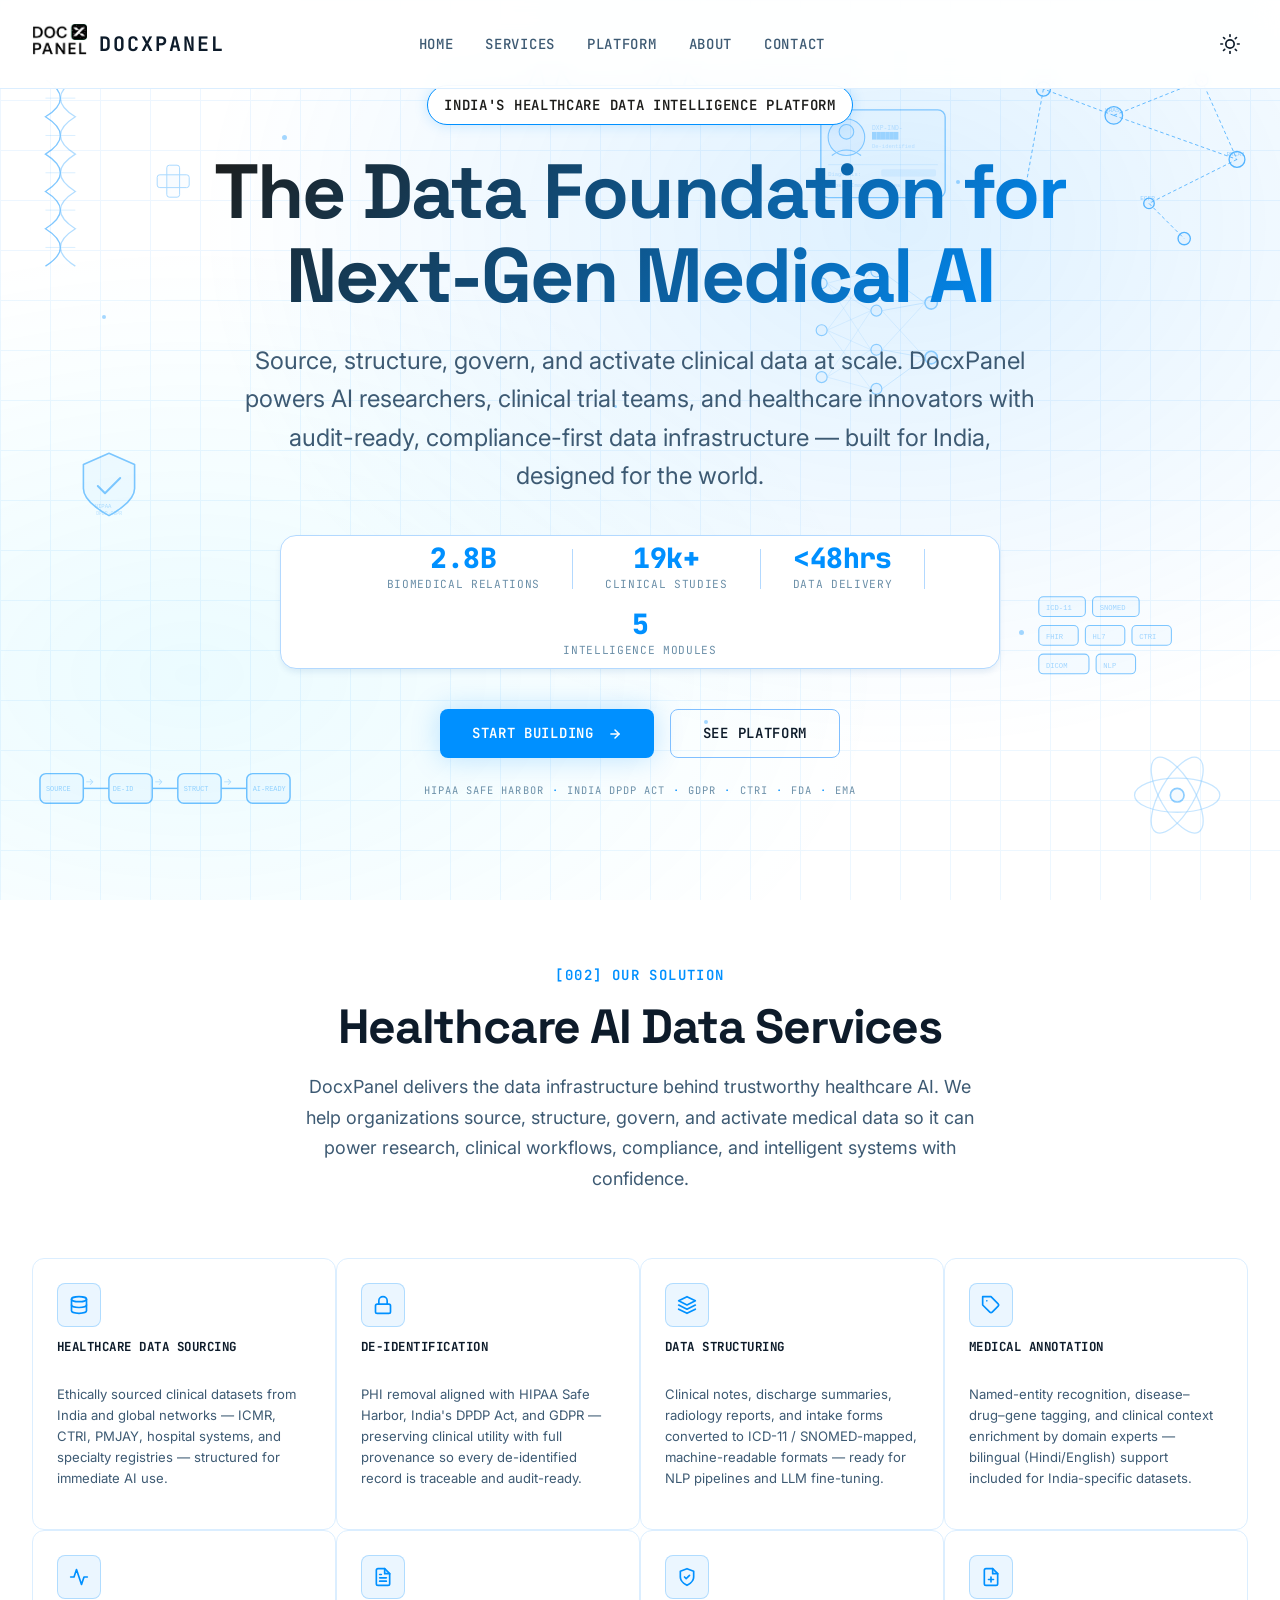
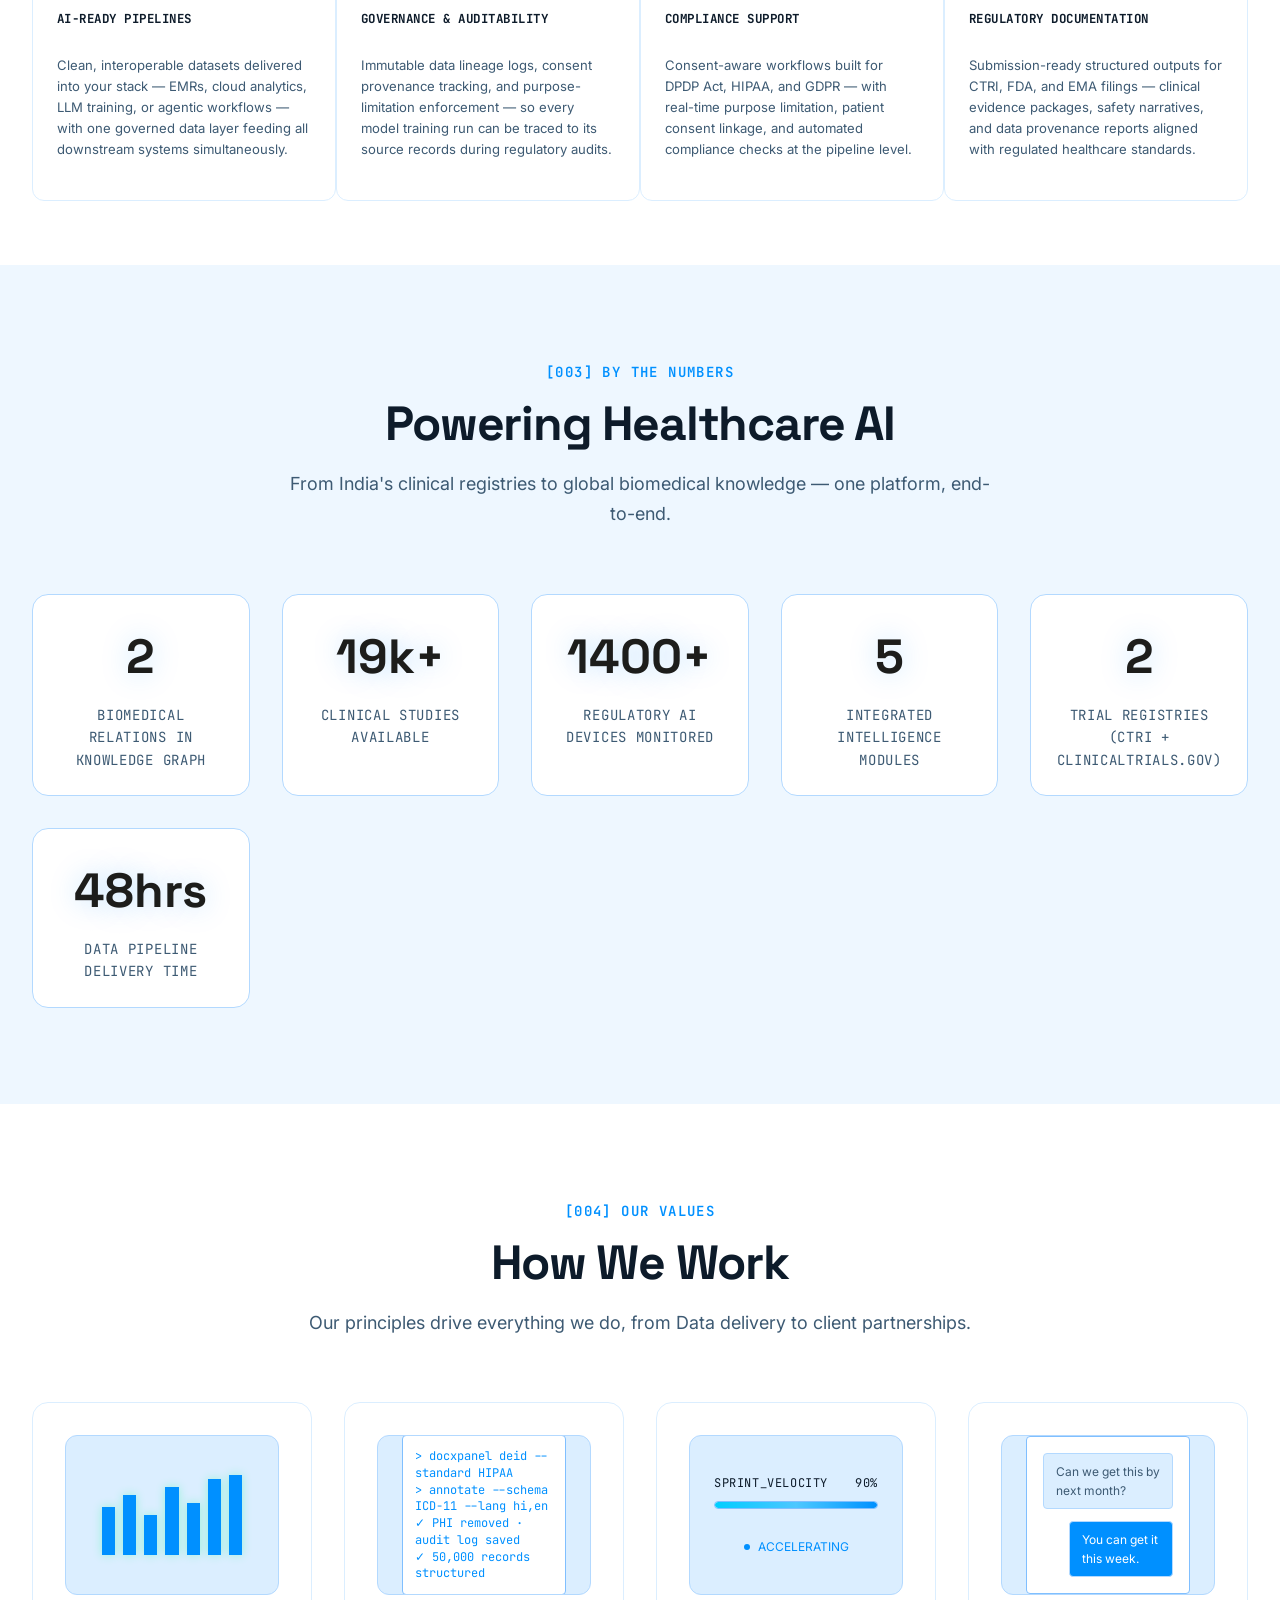
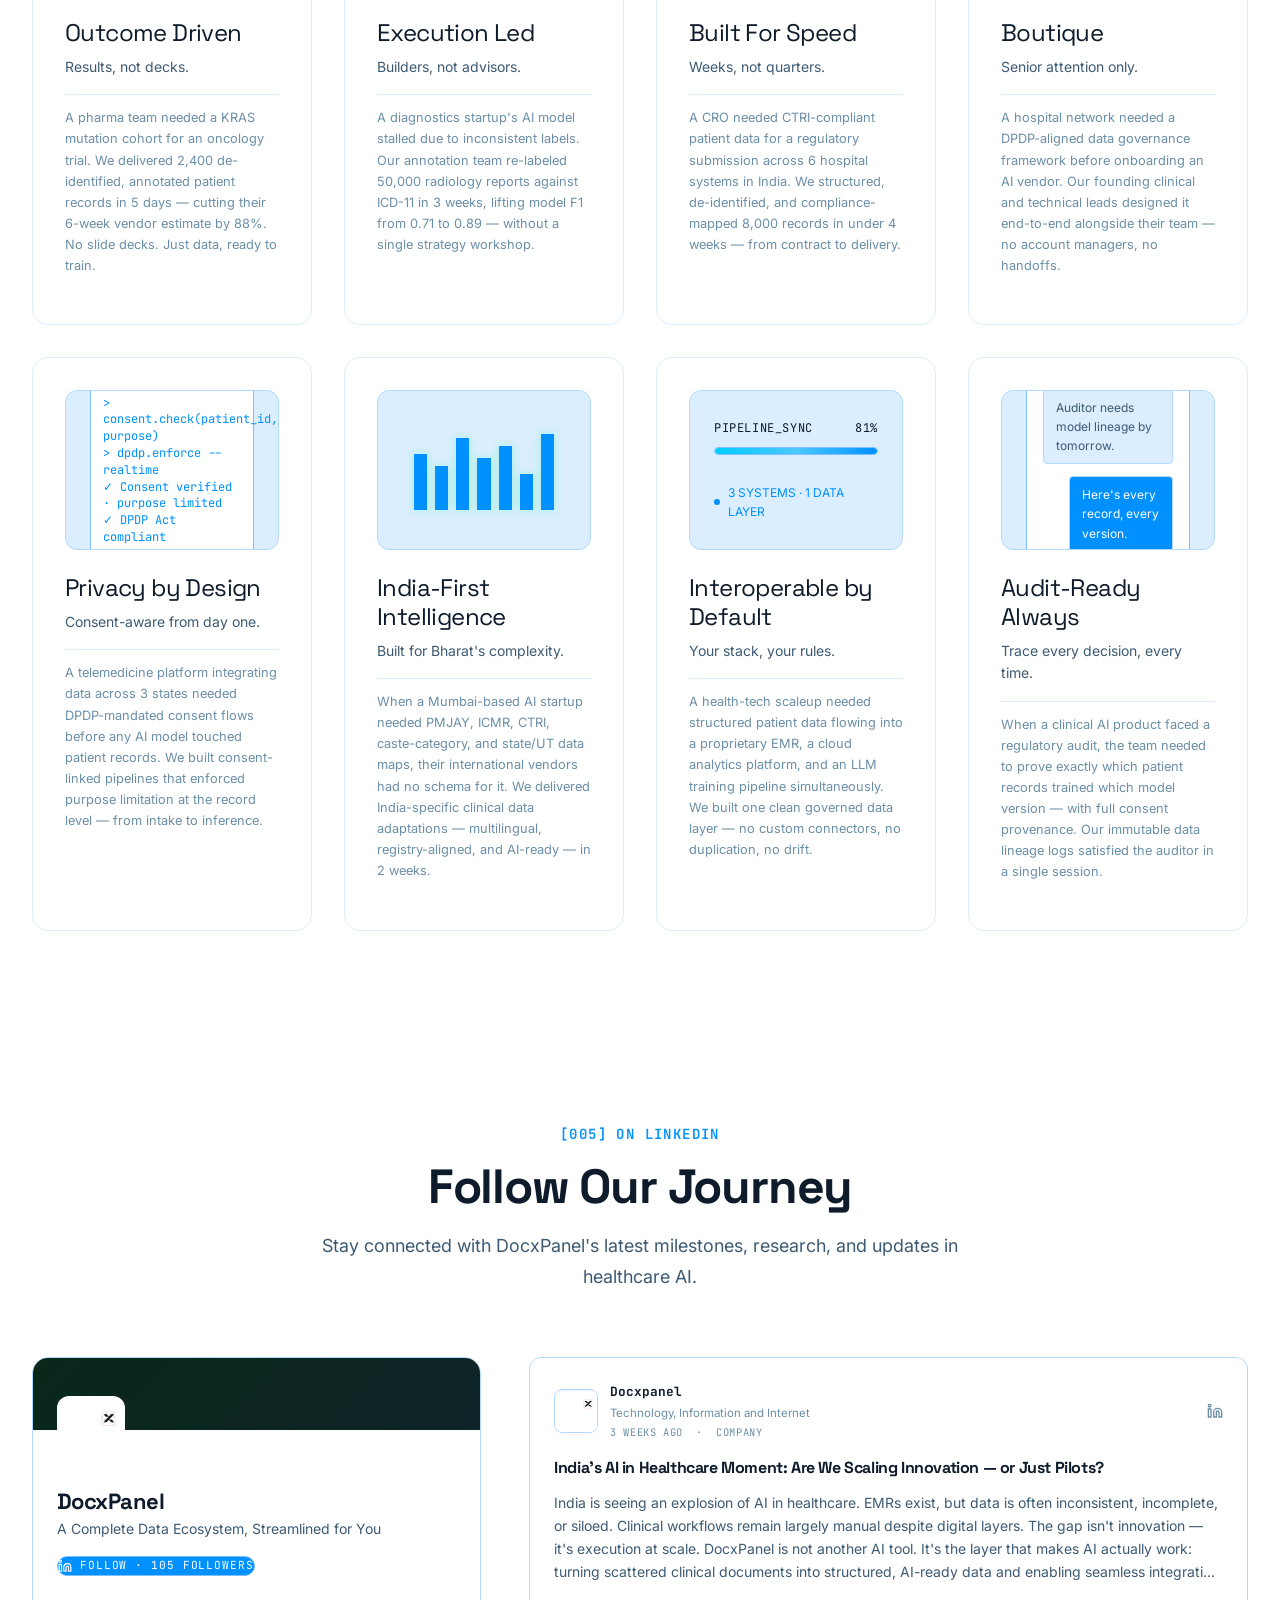
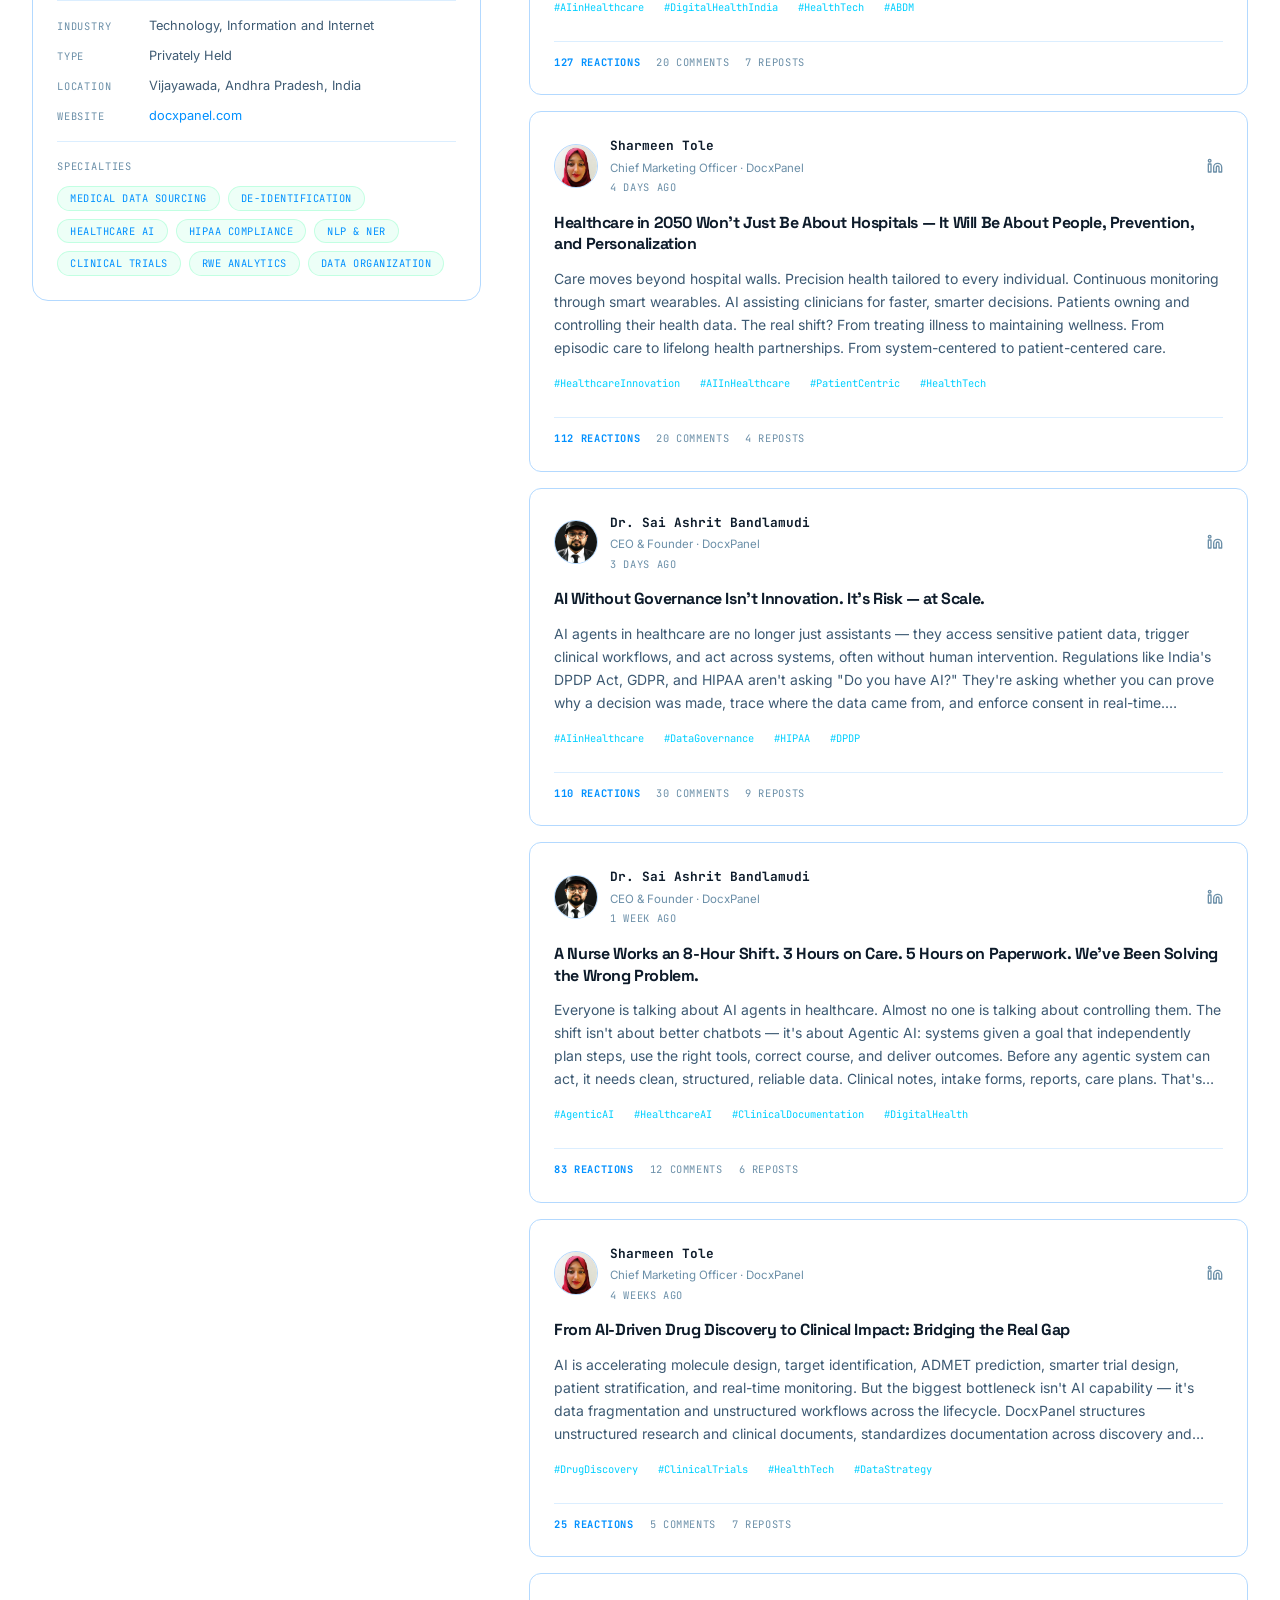
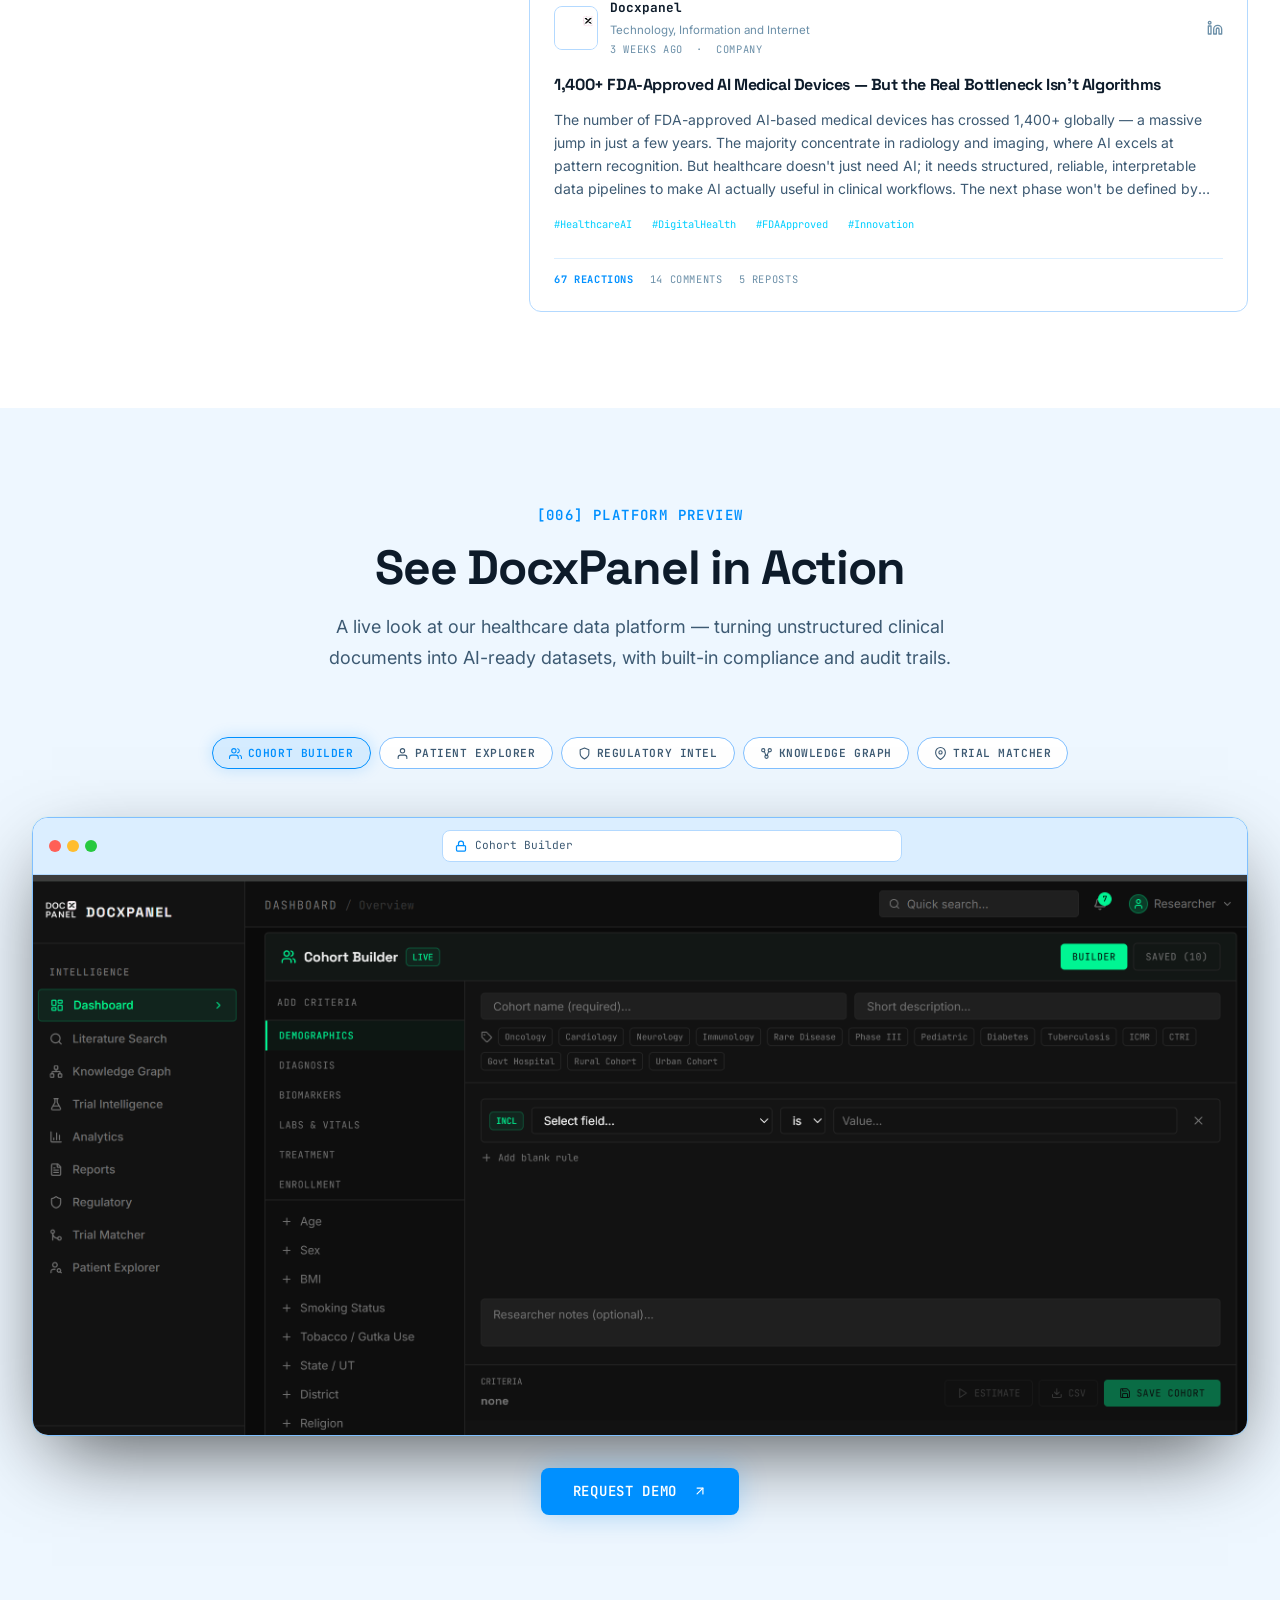
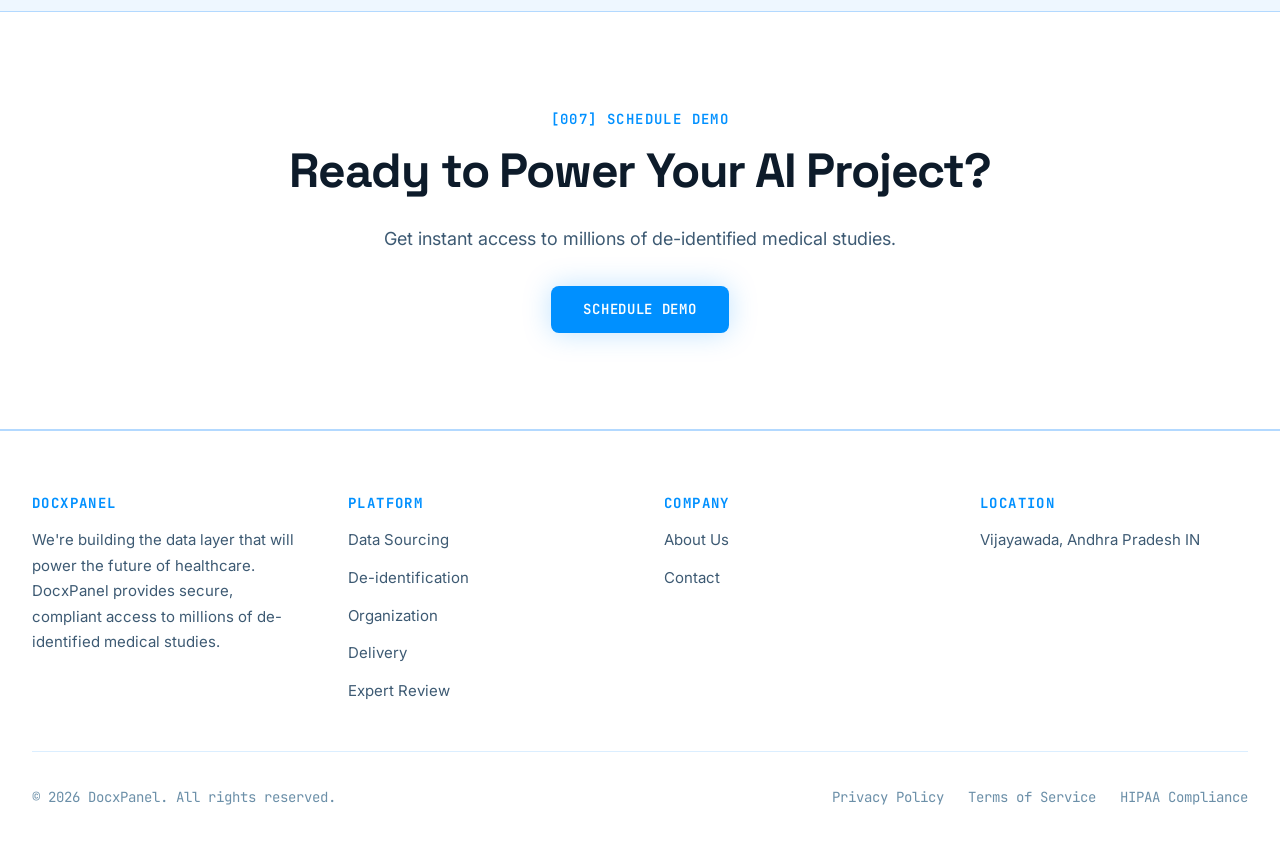
==== commit aa862526: "Add 5 more hero background art elements (ECG, neural net, shield, standards tags, patient record) Ne" ====
--- a/index.html
+++ b/index.html
@@ -733,6 +733,47 @@
             animation: spinSlow 18s linear infinite, floatY 8s ease-in-out infinite 3s;
         }
         [data-theme="light"] .hba--atom { opacity: 0.45; }
+
+        .hba--ecg {
+            top: 6%;
+            left: 50%;
+            transform: translateX(-50%);
+            width: clamp(200px, 28vw, 340px);
+            animation: floatY 13s ease-in-out infinite 1.5s;
+        }
+        [data-theme="light"] .hba--ecg { opacity: 0.45; }
+
+        .hba--neural {
+            top: 28%;
+            right: 26%;
+            width: clamp(100px, 11vw, 180px);
+            animation: floatY 10s ease-in-out infinite 4s;
+        }
+        [data-theme="light"] .hba--neural { opacity: 0.4; }
+
+        .hba--shield {
+            top: 50%;
+            left: 6%;
+            width: clamp(44px, 5vw, 80px);
+            animation: floatY 9s ease-in-out infinite 2s;
+        }
+        [data-theme="light"] .hba--shield { opacity: 0.5; }
+
+        .hba--tags {
+            bottom: 22%;
+            right: 5%;
+            width: clamp(120px, 14vw, 200px);
+            animation: floatY 11s ease-in-out infinite 0.8s;
+        }
+        [data-theme="light"] .hba--tags { opacity: 0.5; }
+
+        .hba--record {
+            top: 12%;
+            right: 26%;
+            width: clamp(90px, 10vw, 140px);
+            animation: floatY 8s ease-in-out infinite 3.5s;
+        }
+        [data-theme="light"] .hba--record { opacity: 0.45; }
 
         @keyframes floatY {
             0%, 100% { transform: translateY(0px); }
@@ -3531,6 +3572,90 @@
                 <ellipse cx="60" cy="60" rx="50" ry="20" stroke="currentColor" stroke-width="1.5" opacity="0.5"/>
                 <ellipse cx="60" cy="60" rx="50" ry="20" stroke="currentColor" stroke-width="1.5" opacity="0.5" transform="rotate(60 60 60)"/>
                 <ellipse cx="60" cy="60" rx="50" ry="20" stroke="currentColor" stroke-width="1.5" opacity="0.5" transform="rotate(120 60 60)"/>
+            </svg>
+
+            <!-- ECG / Heartbeat line — top center area -->
+            <svg class="hba hba--ecg" viewBox="0 0 320 60" fill="none" xmlns="http://www.w3.org/2000/svg">
+                <polyline points="0,30 40,30 55,30 65,8 75,52 85,15 95,30 130,30 160,30 175,30 185,10 195,50 205,18 215,30 260,30 320,30"
+                    stroke="currentColor" stroke-width="2" stroke-linecap="round" stroke-linejoin="round"/>
+                <circle cx="90" cy="15" r="3" fill="currentColor" opacity="0.6"/>
+                <text x="268" y="26" font-size="8" fill="currentColor" opacity="0.55" font-family="monospace">HR 72bpm</text>
+            </svg>
+
+            <!-- Neural network — center-right zone -->
+            <svg class="hba hba--neural" viewBox="0 0 180 200" fill="none" xmlns="http://www.w3.org/2000/svg">
+                <!-- Input layer -->
+                <circle cx="20"  cy="40"  r="7" stroke="currentColor" stroke-width="1.5" fill="rgba(0,144,255,0.06)"/>
+                <circle cx="20"  cy="100" r="7" stroke="currentColor" stroke-width="1.5" fill="rgba(0,144,255,0.06)"/>
+                <circle cx="20"  cy="160" r="7" stroke="currentColor" stroke-width="1.5" fill="rgba(0,144,255,0.06)"/>
+                <!-- Hidden layer -->
+                <circle cx="90"  cy="25"  r="7" stroke="currentColor" stroke-width="1.5" fill="rgba(0,144,255,0.08)"/>
+                <circle cx="90"  cy="75"  r="7" stroke="currentColor" stroke-width="1.5" fill="rgba(0,144,255,0.08)"/>
+                <circle cx="90"  cy="125" r="7" stroke="currentColor" stroke-width="1.5" fill="rgba(0,144,255,0.08)"/>
+                <circle cx="90"  cy="175" r="7" stroke="currentColor" stroke-width="1.5" fill="rgba(0,144,255,0.08)"/>
+                <!-- Output layer -->
+                <circle cx="160" cy="65"  r="8" stroke="currentColor" stroke-width="2"   fill="rgba(0,144,255,0.12)"/>
+                <circle cx="160" cy="135" r="8" stroke="currentColor" stroke-width="2"   fill="rgba(0,144,255,0.12)"/>
+                <!-- Connections input→hidden -->
+                <line x1="27" y1="40"  x2="83" y2="25"  stroke="currentColor" stroke-width="0.8" opacity="0.35"/>
+                <line x1="27" y1="40"  x2="83" y2="75"  stroke="currentColor" stroke-width="0.8" opacity="0.35"/>
+                <line x1="27" y1="40"  x2="83" y2="125" stroke="currentColor" stroke-width="0.8" opacity="0.35"/>
+                <line x1="27" y1="100" x2="83" y2="25"  stroke="currentColor" stroke-width="0.8" opacity="0.35"/>
+                <line x1="27" y1="100" x2="83" y2="75"  stroke="currentColor" stroke-width="0.8" opacity="0.35"/>
+                <line x1="27" y1="100" x2="83" y2="125" stroke="currentColor" stroke-width="0.8" opacity="0.35"/>
+                <line x1="27" y1="100" x2="83" y2="175" stroke="currentColor" stroke-width="0.8" opacity="0.35"/>
+                <line x1="27" y1="160" x2="83" y2="75"  stroke="currentColor" stroke-width="0.8" opacity="0.35"/>
+                <line x1="27" y1="160" x2="83" y2="125" stroke="currentColor" stroke-width="0.8" opacity="0.35"/>
+                <line x1="27" y1="160" x2="83" y2="175" stroke="currentColor" stroke-width="0.8" opacity="0.35"/>
+                <!-- Connections hidden→output -->
+                <line x1="97" y1="25"  x2="152" y2="65"  stroke="currentColor" stroke-width="1" opacity="0.45"/>
+                <line x1="97" y1="75"  x2="152" y2="65"  stroke="currentColor" stroke-width="1" opacity="0.45"/>
+                <line x1="97" y1="125" x2="152" y2="135" stroke="currentColor" stroke-width="1" opacity="0.45"/>
+                <line x1="97" y1="175" x2="152" y2="135" stroke="currentColor" stroke-width="1" opacity="0.45"/>
+                <line x1="97" y1="75"  x2="152" y2="135" stroke="currentColor" stroke-width="1" opacity="0.3"/>
+                <line x1="97" y1="125" x2="152" y2="65"  stroke="currentColor" stroke-width="1" opacity="0.3"/>
+            </svg>
+
+            <!-- Compliance shield — right side -->
+            <svg class="hba hba--shield" viewBox="0 0 80 90" fill="none" xmlns="http://www.w3.org/2000/svg">
+                <path d="M40 4 L72 18 L72 48 C72 66 40 82 40 82 C40 82 8 66 8 48 L8 18 Z"
+                    stroke="currentColor" stroke-width="2" fill="rgba(0,144,255,0.07)" stroke-linejoin="round"/>
+                <path d="M26 45 L35 54 L54 35" stroke="currentColor" stroke-width="2.5" stroke-linecap="round" stroke-linejoin="round"/>
+                <text x="22" y="72" font-size="7" fill="currentColor" opacity="0.6" font-family="monospace">HIPAA</text>
+                <text x="24" y="81" font-size="6" fill="currentColor" opacity="0.5" font-family="monospace">DPDP·GDPR</text>
+            </svg>
+
+            <!-- Floating standards tags -->
+            <svg class="hba hba--tags" viewBox="0 0 200 120" fill="none" xmlns="http://www.w3.org/2000/svg">
+                <rect x="2"   y="2"  width="52" height="22" rx="5" stroke="currentColor" stroke-width="1.2" fill="rgba(0,144,255,0.06)"/>
+                <rect x="62"  y="2"  width="52" height="22" rx="5" stroke="currentColor" stroke-width="1.2" fill="rgba(0,144,255,0.06)"/>
+                <rect x="2"   y="34" width="44" height="22" rx="5" stroke="currentColor" stroke-width="1.2" fill="rgba(0,144,255,0.06)"/>
+                <rect x="54"  y="34" width="44" height="22" rx="5" stroke="currentColor" stroke-width="1.2" fill="rgba(0,144,255,0.06)"/>
+                <rect x="106" y="34" width="44" height="22" rx="5" stroke="currentColor" stroke-width="1.2" fill="rgba(0,144,255,0.06)"/>
+                <rect x="2"   y="66" width="56" height="22" rx="5" stroke="currentColor" stroke-width="1.2" fill="rgba(0,144,255,0.06)"/>
+                <rect x="66"  y="66" width="44" height="22" rx="5" stroke="currentColor" stroke-width="1.2" fill="rgba(0,144,255,0.06)"/>
+                <text x="10"  y="17"  font-size="8" fill="currentColor" opacity="0.7" font-family="monospace">ICD-11</text>
+                <text x="70"  y="17"  font-size="8" fill="currentColor" opacity="0.7" font-family="monospace">SNOMED</text>
+                <text x="10"  y="49"  font-size="8" fill="currentColor" opacity="0.7" font-family="monospace">FHIR</text>
+                <text x="62"  y="49"  font-size="8" fill="currentColor" opacity="0.7" font-family="monospace">HL7</text>
+                <text x="114" y="49"  font-size="8" fill="currentColor" opacity="0.7" font-family="monospace">CTRI</text>
+                <text x="10"  y="81"  font-size="8" fill="currentColor" opacity="0.7" font-family="monospace">DICOM</text>
+                <text x="74"  y="81"  font-size="8" fill="currentColor" opacity="0.7" font-family="monospace">NLP</text>
+            </svg>
+
+            <!-- Patient record card — upper right zone -->
+            <svg class="hba hba--record" viewBox="0 0 140 100" fill="none" xmlns="http://www.w3.org/2000/svg">
+                <rect x="2" y="2" width="136" height="96" rx="8" stroke="currentColor" stroke-width="1.5" fill="rgba(0,144,255,0.05)"/>
+                <rect x="10" y="12" width="40" height="40" rx="20" stroke="currentColor" stroke-width="1.2" fill="rgba(0,144,255,0.08)"/>
+                <circle cx="30" cy="26" r="8" stroke="currentColor" stroke-width="1.2" fill="rgba(0,144,255,0.1)"/>
+                <path d="M14 52 Q30 40 46 52" stroke="currentColor" stroke-width="1.2" fill="none"/>
+                <text x="58" y="24" font-size="7" fill="currentColor" opacity="0.5" font-family="monospace">DXP-IND-</text>
+                <text x="58" y="33" font-size="8" fill="currentColor" opacity="0.7" font-family="monospace">██████</text>
+                <text x="58" y="44" font-size="6" fill="currentColor" opacity="0.45" font-family="monospace">De-identified</text>
+                <line x1="10" y1="62" x2="130" y2="62" stroke="currentColor" stroke-width="0.8" opacity="0.3"/>
+                <text x="10" y="74" font-size="6" fill="currentColor" opacity="0.45" font-family="monospace">Diagnosis:</text>
+                <rect x="68" y="67" width="60" height="8" rx="2" fill="rgba(0,144,255,0.15)"/>
+                <text x="10" y="86" font-size="6" fill="currentColor" opacity="0.45" font-family="monospace">Labs · Imaging · Notes</text>
             </svg>
 
         </div>
